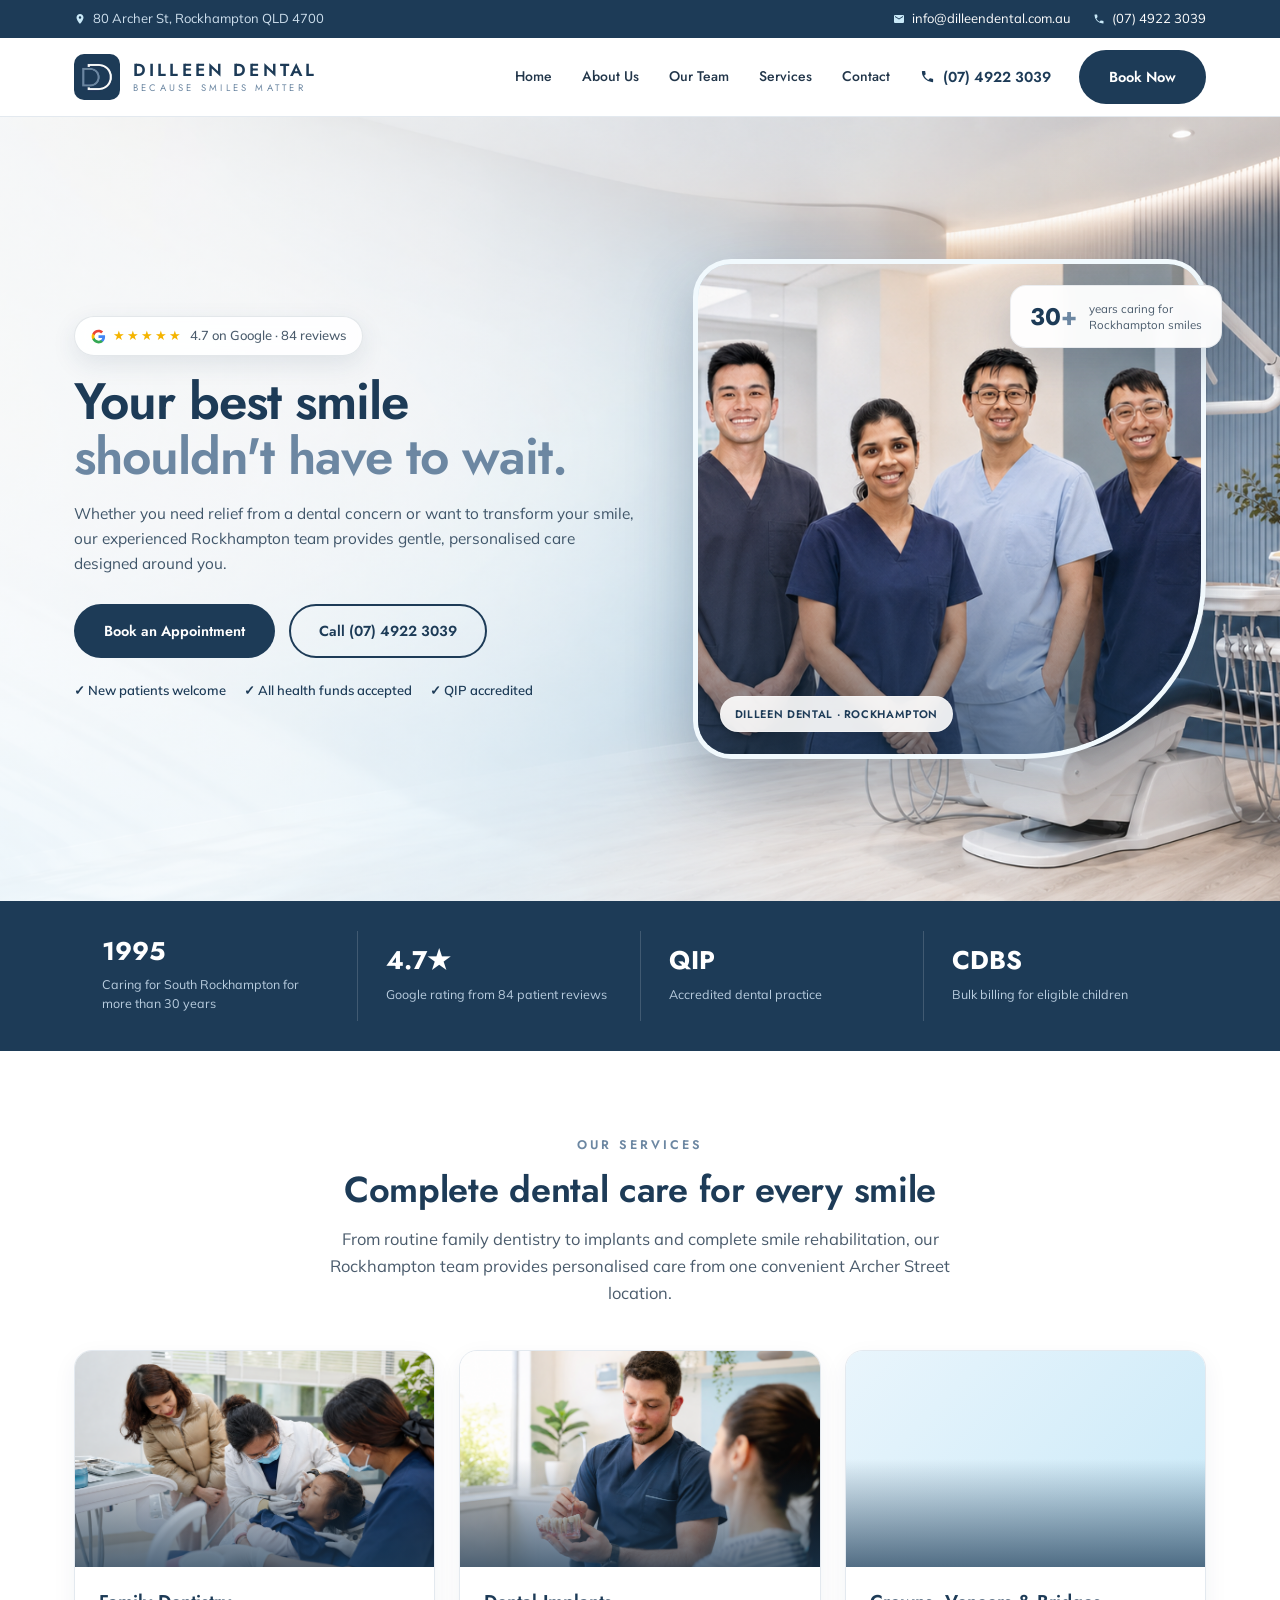
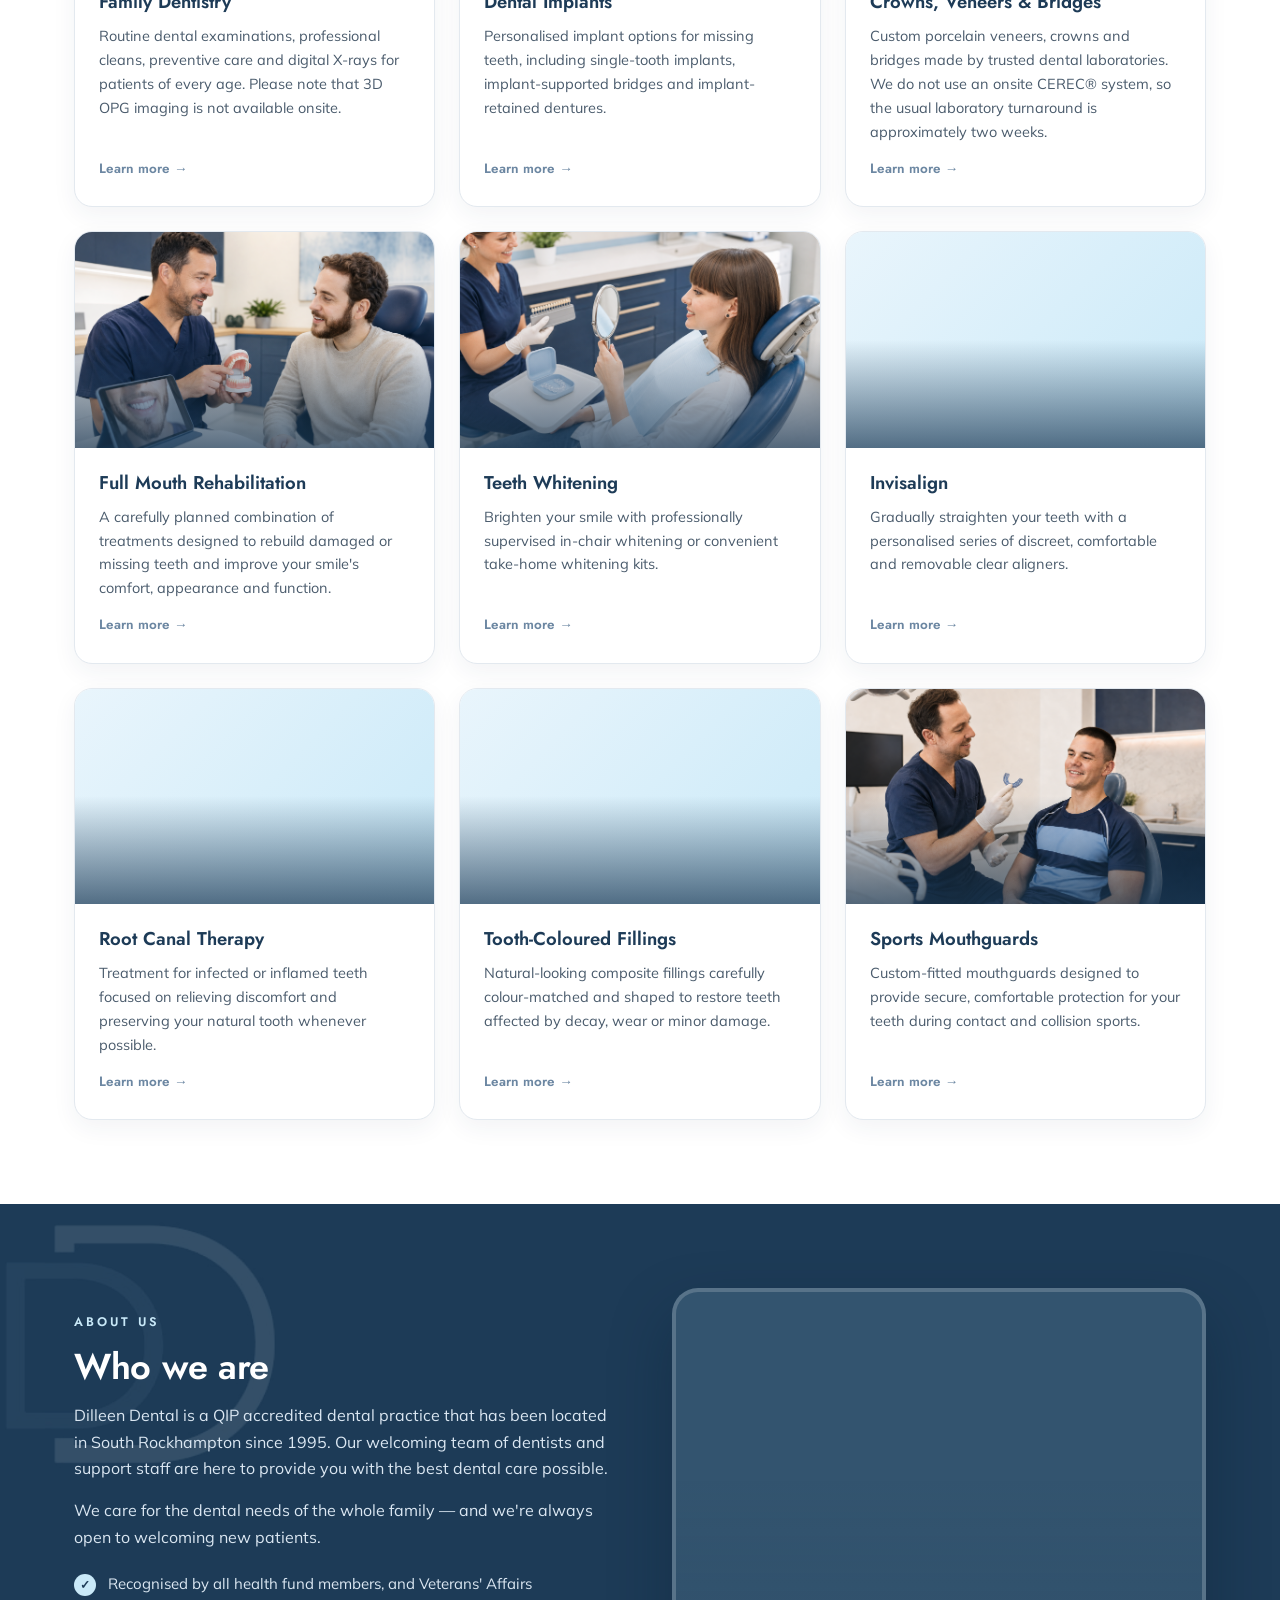
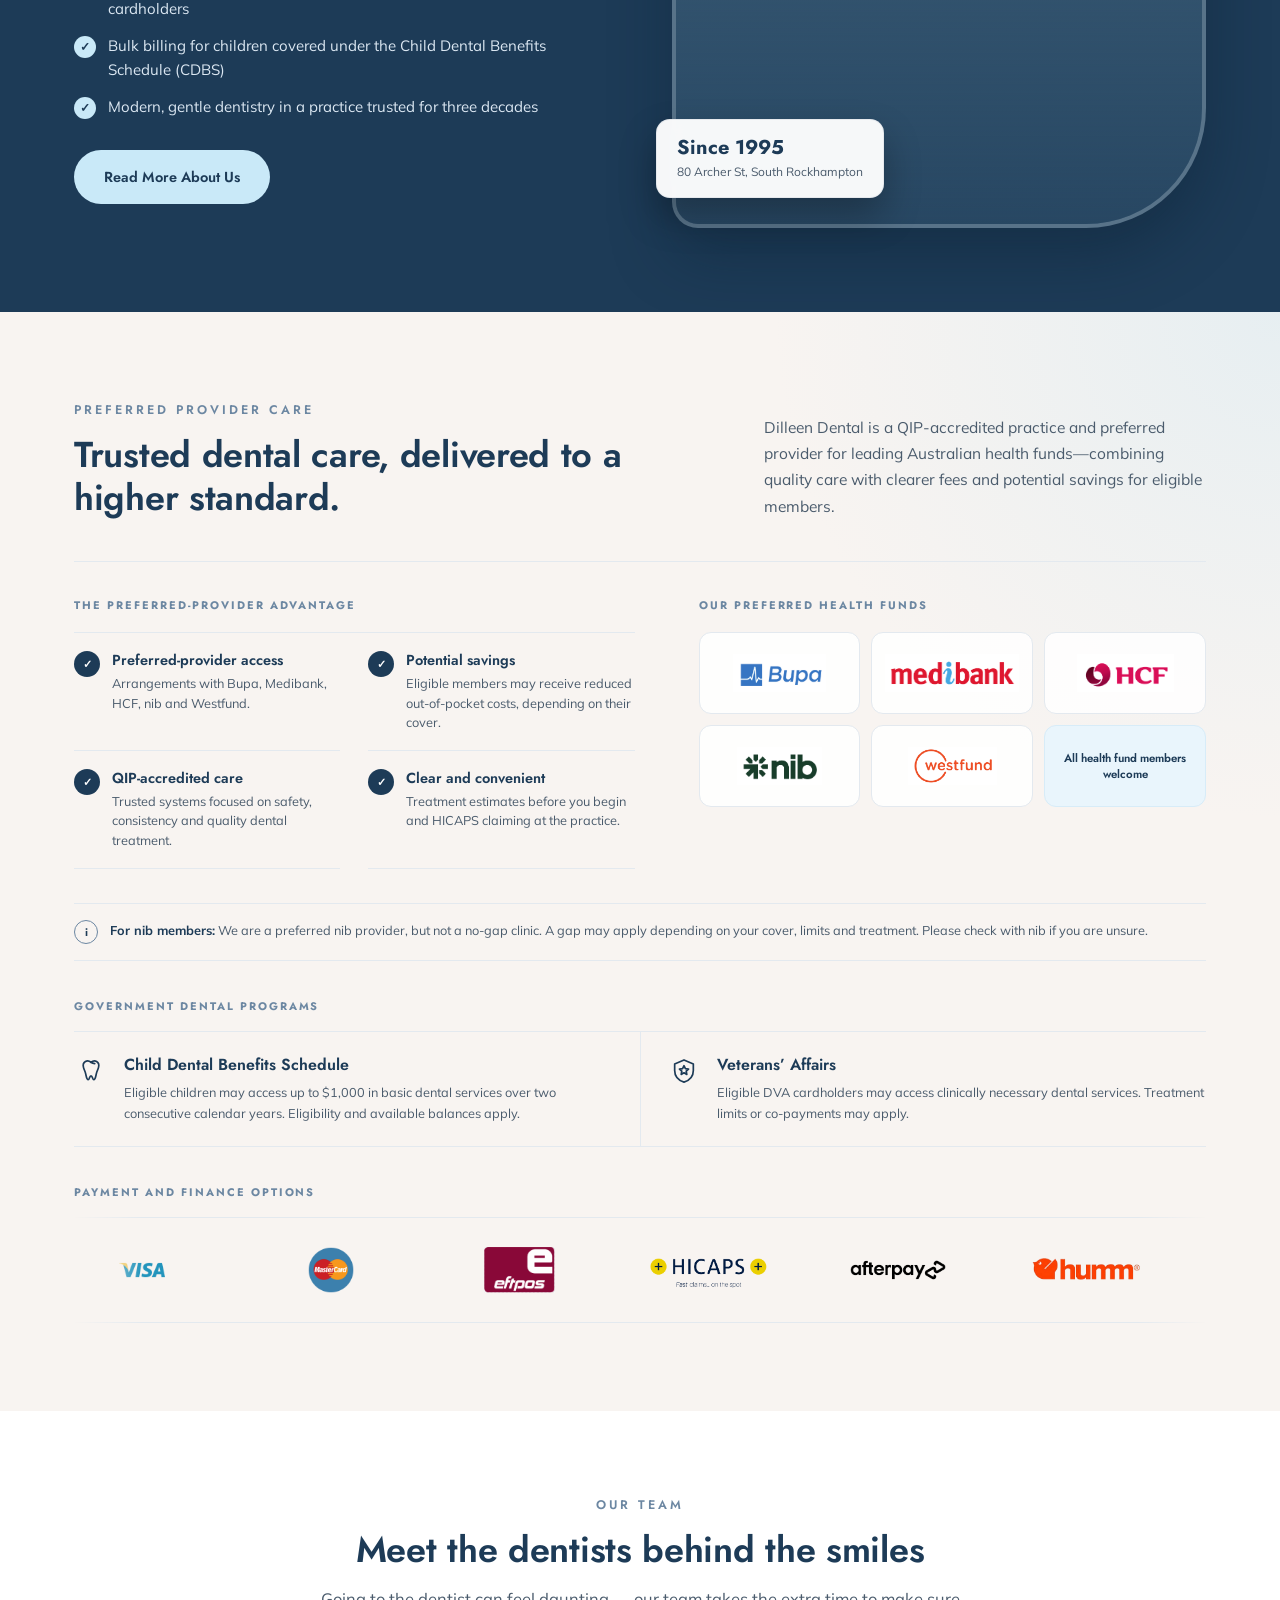
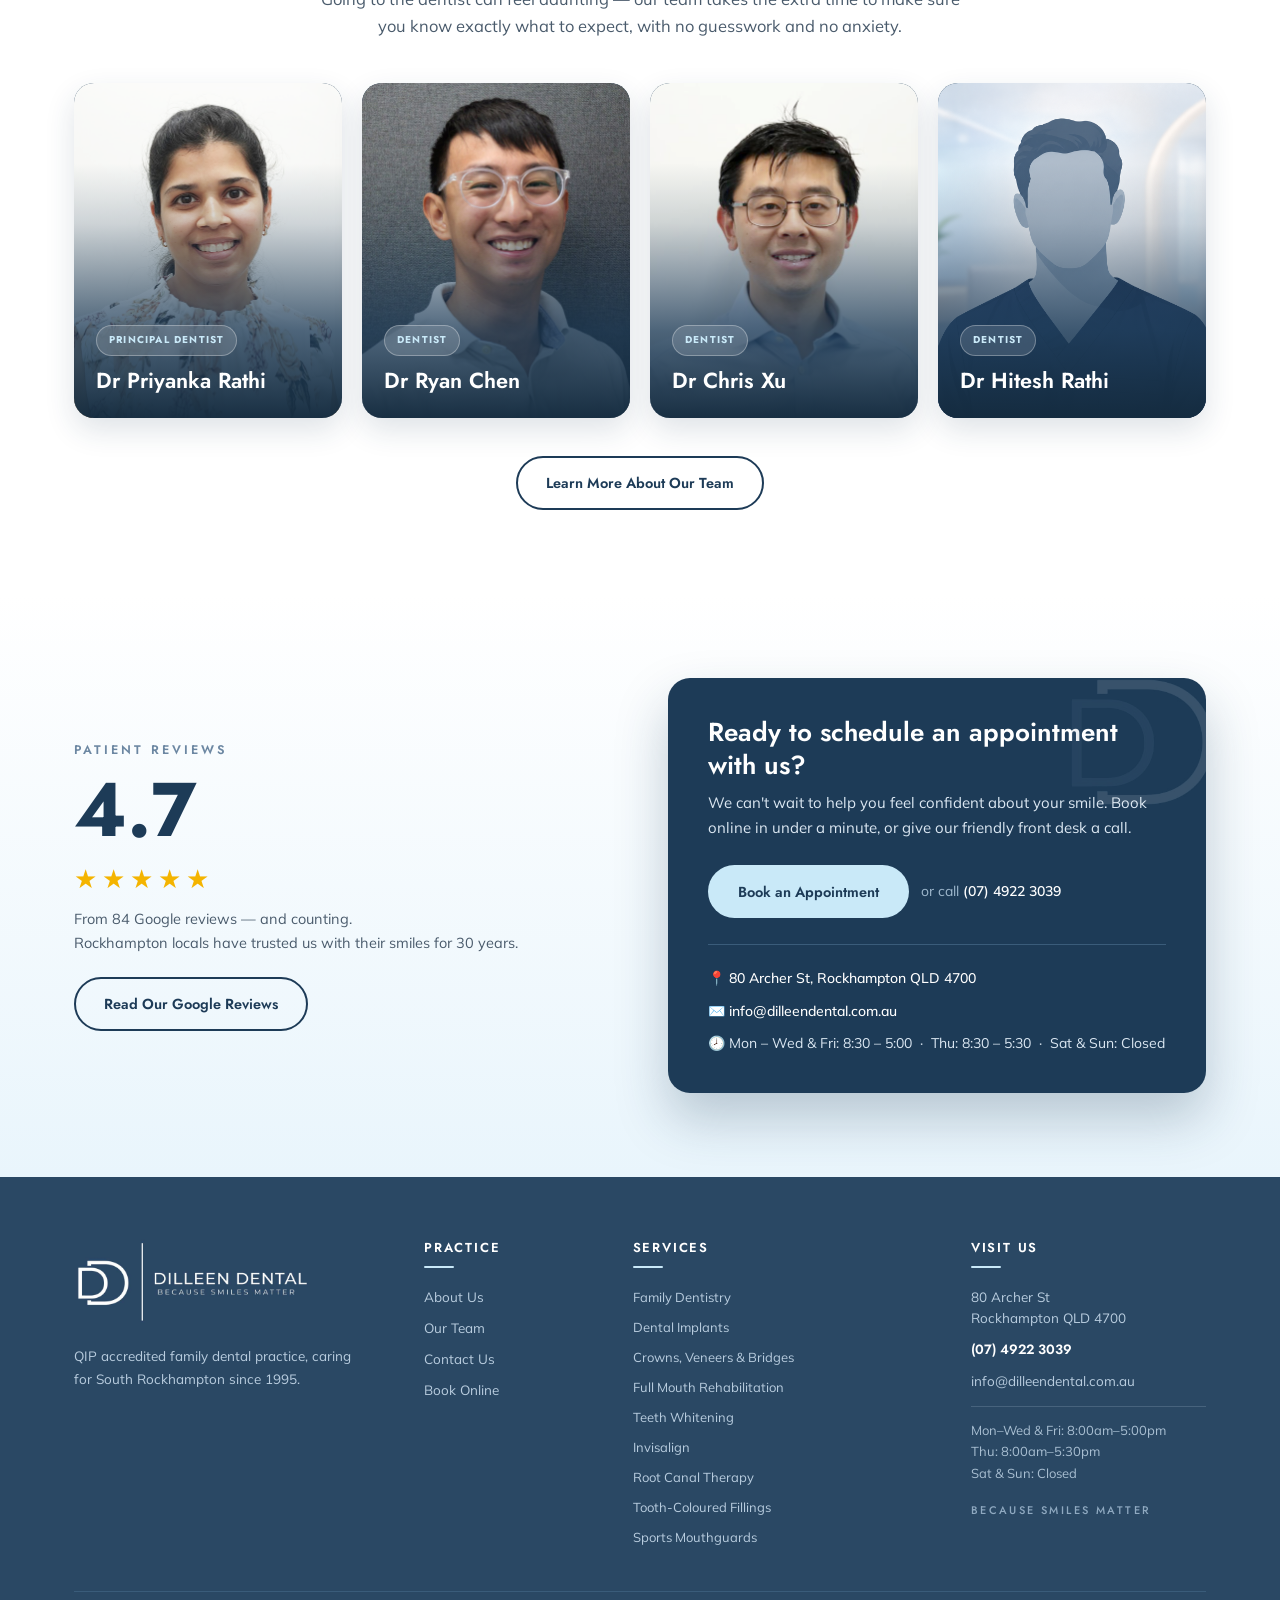
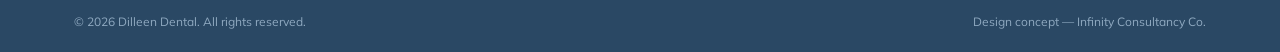
==== index.html @ f0381cbd "first commit" ====
<!doctype html>
<html lang="en">
  <head>
    <meta charset="UTF-8" />
    <meta name="viewport" content="width=device-width, initial-scale=1.0" />
    <title>Dilleen Dental — Rockhampton Dentist | Because Smiles Matter</title>
    <meta
      name="description"
      content="Dilleen Dental is a QIP accredited family dental practice caring for South Rockhampton since 1995. General, cosmetic, implant and Invisalign dentistry. Book online or call (07) 4922 3039."
    />
    <link
      rel="icon"
      href="images/blue-logo.png"
    />
    <link rel="preconnect" href="https://fonts.googleapis.com/" />
    <link
      href="https://fonts.googleapis.com/css2?family=Poppins:wght@300;400;500;600;700&amp;display=swap"
      rel="stylesheet"
    />

    <link rel="preconnect" href="https://fonts.googleapis.com" />
    <link rel="preconnect" href="https://fonts.gstatic.com" crossorigin />
    <link
      href="https://fonts.googleapis.com/css2?family=Jost:wght@400;500;600&family=Mulish:wght@400;500;600;700&display=swap"
      rel="stylesheet"
    />

    <link rel="stylesheet" href="css/base.css" />
    <link rel="stylesheet" href="css/header.css" />
    <link rel="stylesheet" href="css/hero.css" />
    <link rel="stylesheet" href="css/trust.css" />
    <link rel="stylesheet" href="css/services.css" />
    <link rel="stylesheet" href="css/about.css" />
    <link rel="stylesheet" href="css/team.css" />
    <link rel="stylesheet" href="css/funds.css" />
    <link rel="stylesheet" href="css/contact.css" />
    <link rel="stylesheet" href="css/footer.css" />
    <link rel="stylesheet" href="css/animations.css" />
  </head>
  <body>
    <div id="top" class="topbar">
      <div class="wrap">
        <span class="tb-item"
          ><svg width="12" height="12" viewBox="0 0 24 24" fill="#c9e9f8">
            <path
              d="M12 2C8.1 2 5 5.1 5 9c0 5.2 7 13 7 13s7-7.8 7-13c0-3.9-3.1-7-7-7zm0 9.5A2.5 2.5 0 1 1 12 6.5a2.5 2.5 0 0 1 0 5z"
            /></svg
          >80 Archer St, Rockhampton QLD 4700</span
        >
        <span class="topbar-contact-group">
          <a class="tb-item tb-hide" href="mailto:info@dilleendental.com.au"
            ><svg width="12" height="12" viewBox="0 0 24 24" fill="#c9e9f8">
              <path
                d="M20 4H4a2 2 0 0 0-2 2v12a2 2 0 0 0 2 2h16a2 2 0 0 0 2-2V6a2 2 0 0 0-2-2zm0 4-8 5-8-5V6l8 5 8-5v2z"
              /></svg
            >info@dilleendental.com.au</a
          >
          <a class="tb-item" href="tel:0749223039"
            ><svg width="12" height="12" viewBox="0 0 24 24" fill="#c9e9f8">
              <path
                d="M6.6 10.8a15.5 15.5 0 0 0 6.6 6.6l2.2-2.2a1 1 0 0 1 1-.25 11.4 11.4 0 0 0 3.6.57 1 1 0 0 1 1 1V20a1 1 0 0 1-1 1A17 17 0 0 1 3 4a1 1 0 0 1 1-1h3.5a1 1 0 0 1 1 1 11.4 11.4 0 0 0 .57 3.6 1 1 0 0 1-.25 1z"
              /></svg
            >(07) 4922 3039</a
          >
        </span>
      </div>
    </div>

    <header id="hdr">
      <div class="wrap nav">
        <a class="logo" href="#top">
          <img
          src="images/blue-logo.png"
            alt="Dilleen Dental monogram"
          />
          <span class="lt"
            ><b>DILLEEN DENTAL</b><span>BECAUSE SMILES MATTER</span></span
          >
        </a>
        <nav class="main" id="mainnav">
          <a href="index.html#top">Home</a>
          <a href="#about">About Us</a>
          <a href="#team">Our Team</a>
          <a href="#services">Services</a>
          <a href="contact-team.html#top">Contact</a>
        </nav>
        <a class="h-phone" href="tel:0749223039"
          ><svg width="15" height="15" viewBox="0 0 24 24" fill="#1d3b57">
            <path
              d="M6.6 10.8a15.5 15.5 0 0 0 6.6 6.6l2.2-2.2a1 1 0 0 1 1-.25 11.4 11.4 0 0 0 3.6.57 1 1 0 0 1 1 1V20a1 1 0 0 1-1 1A17 17 0 0 1 3 4a1 1 0 0 1 1-1h3.5a1 1 0 0 1 1 1 11.4 11.4 0 0 0 .57 3.6 1 1 0 0 1-.25 1z"
            /></svg
          >(07) 4922 3039</a
        >
        <a class="btn navy" href="appointment.html#top"
          >Book Now</a
        >
        <button class="burger" id="burger" aria-label="Menu">
          <span></span><span></span><span></span>
        </button>
      </div>
    </header>

    <main ">
      <!-- HERO -->
      <section class="hero">
        <!-- Background picture -->
        <div class="hero-background" aria-hidden="true"></div>
        <div class="hero-overlay" aria-hidden="true"></div>

        <div class="wrap">
          <div class="hero-content">
            <a
  class="gbadge"
                href="https://www.google.com/maps/place/Dilleen+Dental+Practice/@-23.3781564,150.5024922,1035m/data=!3m2!1e3!4b1!4m6!3m5!1s0x6bc300a442f9c9d1:0xc02b8f6ac3372586!8m2!3d-23.3781613!4d150.5050671!16s%2Fg%2F1tzlz463?entry=ttu&g_ep=EgoyMDI2MDcyMi4wIKXMDSoASAFQAw%3D%3D"
  target="_blank"
  rel="noopener noreferrer"
  aria-label="Read Dilleen Dental reviews on Google"
>
  <svg
    width="15"
    height="15"
    viewBox="0 0 24 24"
    aria-hidden="true"
  >
    <path
      fill="#4285f4"
      d="M22.56 12.25c0-.78-.07-1.53-.2-2.25H12v4.26h5.92a5.06 5.06 0 0 1-2.2 3.32v2.77h3.57c2.08-1.92 3.27-4.74 3.27-8.1z"
    />
    <path
      fill="#34a853"
      d="M12 23c2.97 0 5.46-.98 7.28-2.66l-3.57-2.77c-.98.66-2.23 1.06-3.71 1.06-2.86 0-5.29-1.93-6.16-4.53H2.18v2.84C3.99 20.53 7.7 23 12 23z"
    />
    <path
      fill="#fbbc05"
      d="M5.84 14.1c-.22-.66-.35-1.36-.35-2.1s.13-1.44.35-2.1V7.06H2.18A11 11 0 0 0 1 12c0 1.77.43 3.45 1.18 4.94l3.66-2.84z"
    />
    <path
      fill="#ea4335"
      d="M12 5.38c1.62 0 3.06.56 4.21 1.64l3.15-3.15C17.45 2.09 14.97 1 12 1 7.7 1 3.99 3.47 2.18 7.06l3.66 2.84c.87-2.6 3.3-4.52 6.16-4.52z"
    />
  </svg>

  <span class="stars" aria-hidden="true">★★★★★</span>
  <span>4.7 on Google · 84 reviews</span>
</a>

            <h1>
              Your best smile
              <em>shouldn't have to wait.</em>
            </h1>

            <p class="sub">
              Whether you need relief from a dental concern or want to transform
              your smile, our experienced Rockhampton team provides gentle,
              personalised care designed around you.
            </p>

            <div class="cta">
              <a
                class="btn navy"
                href="appointment.html#top"
              >
                Book an Appointment
              </a>

              <a class="btn ghost" href="tel:0749223039">
                Call (07) 4922 3039
              </a>
            </div>

            <div class="micro">
              <span>✓ New patients welcome</span>
              <span>✓ All health funds accepted</span>
              <span>✓ QIP accredited</span>
            </div>
          </div>

          <!-- Team and clinic picture -->
          <div class="hero-art rv">
            <div class="blob">
              <img
                class="dd"
                src="images/team-1.png"
                alt="Dilleen Dental team and clinic"
              />

              <div class="photochip">Dilleen Dental · Rockhampton</div>
            </div>

            <div class="floatcard">
              <div class="num">30<span class="num-accent">+</span></div>

              <div class="lab">
                years caring for<br />
                Rockhampton smiles
              </div>
            </div>
          </div>
        </div>
      </section>

      <!-- TRUST STRIP -->
    <div class="trust">
  <div class="wrap">
    <div class="t-item">
      <div>
        <div
          class="big"
          data-count="1995"
          data-decimals="0"
          aria-label="1995"
        >
          1995
        </div>

        <div class="lab">
          Caring for South Rockhampton for more than 30 years
        </div>
      </div>
    </div>

    <div class="t-item">
      <div>
        <div
          class="big"
          data-count="4.7"
          data-decimals="1"
          data-suffix="★"
          aria-label="4.7 star rating"
        >
          4.7★
        </div>

        <div class="lab">
          Google rating from 84 patient reviews
        </div>
      </div>
    </div>

    <div class="t-item">
      <div>
        <div
          class="big"
          data-scramble="QIP"
          aria-label="QIP accredited"
        >
          QIP
        </div>

        <div class="lab">Accredited dental practice</div>
      </div>
    </div>

    <div class="t-item">
      <div>
        <div
          class="big"
          data-scramble="CDBS"
          aria-label="Child Dental Benefits Schedule"
        >
          CDBS
        </div>

        <div class="lab">Bulk billing for eligible children</div>
      </div>
    </div>
  </div>
</div>

      <!-- SERVICES -->
      <section id="services">
        <div class="wrap">
          <div class="sechead center rv">
            <div class="kicker">Our Services</div>

            <h2 class="sec">Complete dental care for every smile</h2>

            <p class="secsub">
              From routine family dentistry to implants and complete smile
              rehabilitation, our Rockhampton team provides personalised care
              from one convenient Archer Street location.
            </p>
          </div>

          <div class="svc-grid">
            <!-- FAMILY DENTISTRY -->
            <a class="svc rv" href="services.html#family-dentistry">
              <div class="ph">
                <img
                  class="dd"
                  src="images/services/family-dentistry.png"
                  alt="Family dentistry at Dilleen Dental"
                  loading="lazy"
                  decoding="async"
                />
              </div>

              <div class="bd">
                <h3>Family Dentistry</h3>

                <p>
                  Routine dental examinations, professional cleans, preventive
                  care and digital X-rays for patients of every age. Please note
                  that 3D OPG imaging is not available onsite.
                </p>

                <span class="more">Learn more →</span>
              </div>
            </a>

            <!-- DENTAL IMPLANTS -->
            <a class="svc rv" href="services.html#dental-implants">
              <div class="ph">
                <img
                  class="dd"
                  src="images/services/dental-implants.png"
                  alt="Dental implant consultation at Dilleen Dental"
                  loading="lazy"
                  decoding="async"
                />
              </div>

              <div class="bd">
                <h3>Dental Implants</h3>

                <p>
                  Personalised implant options for missing teeth, including
                  single-tooth implants, implant-supported bridges and
                  implant-retained dentures.
                </p>

                <span class="more">Learn more →</span>
              </div>
            </a>

            <!-- CROWNS, VENEERS AND BRIDGES -->
            <a class="svc rv" href="services.html#crowns-veneers">
              <div class="ph">
                <img
                  class="dd"
                  src="images/services/crowns-veneers-bridges.png"
                  alt="Porcelain crowns, veneers and bridges"
                  loading="lazy"
                  decoding="async"
                />
              </div>

              <div class="bd">
                <h3>Crowns, Veneers &amp; Bridges</h3>

                <p>
                  Custom porcelain veneers, crowns and bridges made by trusted
                  dental laboratories. We do not use an onsite CEREC® system, so
                  the usual laboratory turnaround is approximately two weeks.
                </p>

                <span class="more">Learn more →</span>
              </div>
            </a>

            <!-- FULL MOUTH REHABILITATION -->
            <a class="svc rv" href="services.html#full-mouth-rehabilitation">
              <div class="ph">
                <img
                  class="dd"
                  src="images/services/full-mouth-rehabilitation.png"
                  alt="Full mouth rehabilitation at Dilleen Dental"
                  loading="lazy"
                  decoding="async"
                />
              </div>

              <div class="bd">
                <h3>Full Mouth Rehabilitation</h3>

                <p>
                  A carefully planned combination of treatments designed to
                  rebuild damaged or missing teeth and improve your smile's
                  comfort, appearance and function.
                </p>

                <span class="more">Learn more →</span>
              </div>
            </a>

            <!-- TEETH WHITENING -->
            <a class="svc rv" href="services.html#teeth-whitening">
              <div class="ph">
                <img
                  class="dd"
                  src="images/services/teeth-whitening.png"
                  alt="Professional teeth whitening"
                  loading="lazy"
                  decoding="async"
                />
              </div>

              <div class="bd">
                <h3>Teeth Whitening</h3>

                <p>
                  Brighten your smile with professionally supervised in-chair
                  whitening or convenient take-home whitening kits.
                </p>

                <span class="more">Learn more →</span>
              </div>
            </a>

            <!-- INVISALIGN -->
            <a class="svc rv" href="services.html#invisalign">
              <div class="ph">
                <img
                  class="dd"
                  src="images/services/invisalign.png"
                  alt="Invisalign clear aligner treatment"
                  loading="lazy"
                  decoding="async"
                />
              </div>

              <div class="bd">
                <h3>Invisalign</h3>

                <p>
                  Gradually straighten your teeth with a personalised series of
                  discreet, comfortable and removable clear aligners.
                </p>

                <span class="more">Learn more →</span>
              </div>
            </a>

            <!-- ROOT CANAL THERAPY -->
            <a class="svc rv" href="services.html#root-canal-therapy">
              <div class="ph">
                <img
                  class="dd"
                  src="images/services/root-canal-therapy.png"
                  alt="Root canal therapy at Dilleen Dental"
                  loading="lazy"
                  decoding="async"
                />
              </div>

              <div class="bd">
                <h3>Root Canal Therapy</h3>

                <p>
                  Treatment for infected or inflamed teeth focused on relieving
                  discomfort and preserving your natural tooth whenever
                  possible.
                </p>

                <span class="more">Learn more →</span>
              </div>
            </a>

            <!-- TOOTH-COLOURED FILLINGS -->
            <a class="svc rv" href="services.html#tooth-coloured-fillings">
              <div class="ph">
                <img
                  class="dd"
                  src="images/services/tooth-coloured-fillings.png"
                  alt="Natural-looking tooth-coloured filling"
                  loading="lazy"
                  decoding="async"
                />
              </div>

              <div class="bd">
                <h3>Tooth-Coloured Fillings</h3>

                <p>
                  Natural-looking composite fillings carefully colour-matched
                  and shaped to restore teeth affected by decay, wear or minor
                  damage.
                </p>

                <span class="more">Learn more →</span>
              </div>
            </a>

            <!-- SPORTS MOUTHGUARDS -->
            <a class="svc rv" href="services.html#sports-mouthguards">
              <div class="ph">
                <img
                  class="dd"
                  src="images/services/sports-mouthguards.png"
                  alt="Custom-fitted sports mouthguard"
                  loading="lazy"
                  decoding="async"
                />
              </div>

              <div class="bd">
                <h3>Sports Mouthguards</h3>

                <p>
                  Custom-fitted mouthguards designed to provide secure,
                  comfortable protection for your teeth during contact and
                  collision sports.
                </p>

                <span class="more">Learn more →</span>
              </div>
            </a>
          </div>
        </div>
      </section>

      <!-- ABOUT -->
      <section class="about" id="about">
        <img
          class="ddwm"
          src="images/white-logo.png"
          alt=""
        />
        <div class="wrap">
          <div class="rv">
            <div class="kicker">About Us</div>
            <h2 class="sec">Who we are</h2>
            <p>
              Dilleen Dental is a QIP accredited dental practice that has been
              located in South Rockhampton since 1995. Our welcoming team of
              dentists and support staff are here to provide you with the best
              dental care possible.
            </p>
            <p>
              We care for the dental needs of the whole family — and we're
              always open to welcoming new patients.
            </p>
            <ul class="pts">
              <li>
                <span class="tick">✓</span>Recognised by all health fund
                members, and Veterans' Affairs cardholders
              </li>
              <li>
                <span class="tick">✓</span>Bulk billing for children covered
                under the Child Dental Benefits Schedule (CDBS)
              </li>
              <li>
                <span class="tick">✓</span>Modern, gentle dentistry in a
                practice trusted for three decades
              </li>
            </ul>
            <a class="btn sky" href="about-us.html">Read More About Us</a>
          </div>
          <div class="ab-art rv">
            <div class="frame">
              <img
                class="about-photo"
                src="images/about-us-1.png"
                alt="Dilleen Dental team welcoming a family"
                decoding="async"
              />

              <img
                class="about-photo"
                src="images/about-us-1.png"
                alt="Friendly dental care at Dilleen Dental"
                loading="lazy"
                decoding="async"
              />

              <img
                class="about-photo"
                src="images/about-us-1.png"
                alt="Dilleen Dental clinic and team"
                loading="lazy"
                decoding="async"
              />
            </div>

            <div class="badge2">
              <div class="b">Since 1995</div>
              <div class="s">80 Archer St, South Rockhampton</div>
            </div>
          </div>
        </div>
      </section>

 <section class="funds section" id="funds">
  <div class="wrap">
    <!-- SECTION INTRODUCTION -->
    <div class="funds-heading rv">
      <div>
        <div class="kicker">Preferred Provider Care</div>

        <h2 class="sec">
          Trusted dental care, delivered to a higher standard.
        </h2>
      </div>

      <p class="secsub">
        Dilleen Dental is a QIP-accredited practice and preferred provider for
        leading Australian health funds—combining quality care with clearer
        fees and potential savings for eligible members.
      </p>
    </div>

    <!-- PREFERRED PROVIDER CONTENT -->
    <div class="provider-showcase">
      <!-- COMPACT BENEFITS -->
      <div class="provider-benefits rv">
        <div class="provider-label">The preferred-provider advantage</div>

        <div class="benefit-grid">
          <article class="benefit-item">
            <span class="benefit-check">✓</span>

            <div>
              <h3>Preferred-provider access</h3>
              <p>
                Arrangements with Bupa, Medibank, HCF, nib and Westfund.
              </p>
            </div>
          </article>

          <article class="benefit-item">
            <span class="benefit-check">✓</span>

            <div>
              <h3>Potential savings</h3>
              <p>
                Eligible members may receive reduced out-of-pocket costs,
                depending on their cover.
              </p>
            </div>
          </article>

          <article class="benefit-item">
            <span class="benefit-check">✓</span>

            <div>
              <h3>QIP-accredited care</h3>
              <p>
                Trusted systems focused on safety, consistency and quality
                dental treatment.
              </p>
            </div>
          </article>

          <article class="benefit-item">
            <span class="benefit-check">✓</span>

            <div>
              <h3>Clear and convenient</h3>
              <p>
                Treatment estimates before you begin and HICAPS claiming at the
                practice.
              </p>
            </div>
          </article>
        </div>
      </div>

      <!-- HEALTH FUND LOGOS -->
      <div class="provider-panel rv">
        <div class="provider-label">Our preferred health funds</div>

        <div class="logo-grid">
          <div class="logo-tile">
            <img
              src="images/provider/bupa.png"
              alt="Bupa preferred provider"
              loading="lazy"
            />
          </div>

          <div class="logo-tile">
            <img
              src="images/provider/medibank.png"
              alt="Medibank preferred provider"
              loading="lazy"
            />
          </div>

          <div class="logo-tile">
            <img
              src="images/provider/hcf.png"
              alt="HCF preferred provider"
              loading="lazy"
            />
          </div>

          <div class="logo-tile">
            <img
              src="images/provider/nib.png"
              alt="nib preferred provider"
              loading="lazy"
            />
          </div>

          <div class="logo-tile">
            <img
              src="images/provider/westfund.png"
              alt="Westfund preferred provider"
              loading="lazy"
            />
          </div>

          <div class="logo-tile logo-tile-all-funds">
            All health fund members welcome
          </div>
        </div>
      </div>
    </div>

    <!-- NIB NOTICE -->
    <div class="nib-note rv">
      <span class="note-mark" aria-hidden="true">i</span>

      <p>
        <b>For nib members:</b> We are a preferred nib provider, but not a
        no-gap clinic. A gap may apply depending on your cover, limits and
        treatment. Please check with nib if you are unsure.
      </p>
    </div>

    <!-- GOVERNMENT PROGRAMS -->
    <div class="payment-details rv">
      <div class="provider-label">Government dental programs</div>

      <div class="program-list">
        <!-- CDBS -->
        <article class="program-item">
          <span class="program-icon" aria-hidden="true">
            <svg viewBox="0 0 24 24">
              <path
                d="M12 4.5c-1.4-1.2-3.3-1.6-4.8-.7C5.5 4.8 5 7 5.6 9.1c.5 1.8 1.4 3.2 1.8 5.1.6 2.7.9 5.3 2.2 5.3 1.1 0 1-3.3 2.4-3.3s1.3 3.3 2.4 3.3c1.3 0 1.6-2.6 2.2-5.3.4-1.9 1.3-3.3 1.8-5.1.6-2.1.1-4.3-1.6-5.3-1.5-.9-3.4-.5-4.8.7Z"
              />
              <path d="M12 4.5c1 .8 2.1 1.1 3.2 1.1" />
            </svg>
          </span>

          <div class="program-copy">
            <h3>Child Dental Benefits Schedule</h3>
            <p>
              Eligible children may access up to $1,000 in basic dental
              services over two consecutive calendar years. Eligibility and
              available balances apply.
            </p>
          </div>
        </article>

        <!-- DVA -->
        <article class="program-item">
          <span class="program-icon" aria-hidden="true">
            <svg viewBox="0 0 24 24">
              <path
                d="M12 2.5 20 6v5.5c0 5-3.4 8.5-8 10-4.6-1.5-8-5-8-10V6l8-3.5Z"
              />
              <path
                d="m12 7.5 1.2 2.4 2.7.4-2 1.9.5 2.7-2.4-1.3-2.4 1.3.5-2.7-2-1.9 2.7-.4L12 7.5Z"
              />
            </svg>
          </span>

          <div class="program-copy">
            <h3>Veterans’ Affairs</h3>
            <p>
              Eligible DVA cardholders may access clinically necessary dental
              services. Treatment limits or co-payments may apply.
            </p>
          </div>
        </article>
      </div>
    </div>

    <!-- PAYMENT OPTIONS -->
    <div class="payment-details payment-options rv">
      <div class="provider-label">Payment and finance options</div>

      <div class="payment-logo-grid">
        <div class="payment-logo-track">
          <!-- FIRST GROUP -->
          <div class="payment-logo-group">
            <div class="payment-logo">
              <img src="images/payments/visa.png" alt="Visa accepted" />
            </div>

            <div class="payment-logo">
              <img
                src="images/payments/mastercard.png"
                alt="Mastercard accepted"
              />
            </div>

            <div class="payment-logo">
              <img
                src="images/payments/eftpos.png"
                alt="EFTPOS and debit cards accepted"
              />
            </div>

            <div class="payment-logo">
              <img
                src="images/payments/hicaps.png"
                alt="HICAPS on-the-spot claiming"
              />
            </div>

            <div class="payment-logo">
              <img
                src="images/payments/afterpay.png"
                alt="Afterpay available"
              />
            </div>

            <div class="payment-logo">
              <img
                src="images/payments/humm.png"
                alt="Humm payment plans available"
              />
            </div>

            <div class="payment-logo payment-logo--wide">
              <img
                src="images/payments/fund-my-dental.png"
                alt="Fund My Dental financing available"
              />
            </div>

            <div class="payment-logo payment-logo--wide">
              <img
                src="images/payments/super-for-health.png"
                alt="Super for Health assistance available"
              />
            </div>
          </div>

          <!-- DUPLICATE FOR SEAMLESS LOOP -->
          <div class="payment-logo-group" aria-hidden="true">
            <div class="payment-logo">
              <img src="images/payments/visa.png" alt="" />
            </div>

            <div class="payment-logo">
              <img src="images/payments/mastercard.png" alt="" />
            </div>

            <div class="payment-logo">
              <img src="images/payments/eftpos.png" alt="" />
            </div>

            <div class="payment-logo">
              <img src="images/payments/hicaps.png" alt="" />
            </div>

            <div class="payment-logo">
              <img src="images/payments/afterpay.png" alt="" />
            </div>

            <div class="payment-logo">
              <img src="images/payments/humm.png" alt="" />
            </div>

            <div class="payment-logo payment-logo--wide">
              <img src="images/payments/fund-my-dental.png" alt="" />
            </div>

            <div class="payment-logo payment-logo--wide">
              <img src="images/payments/super-for-health.png" alt="" />
            </div>
          </div>
        </div>
      </div>
    </div>
  </div>
</section>

     
   <!-- TEAM -->
<section id="team">
  <div class="wrap">
    <div class="sechead center rv">
      <div class="kicker">Our Team</div>

      <h2 class="sec">Meet the dentists behind the smiles</h2>

      <p class="secsub">
        Going to the dentist can feel daunting — our team takes the extra time
        to make sure you know exactly what to expect, with no guesswork and no
        anxiety.
      </p>
    </div>

  <div class="team-grid">
  <!-- DR PRIYANKA RATHI -->
  <a
    class="tm rv"
    href="full-team.html#dr-priyanka-rathi"
    aria-label="View Dr Priyanka Rathi’s full profile"
  >
    <img
      class="tm__image"
      src="images/dr-priyanka-2.png"
      alt="Dr Priyanka Rathi, Principal Dentist at Dilleen Dental"
      loading="lazy"
    />

    <div class="tm__overlay"></div>

    <div class="tm__content">
      <span class="tm__role">Principal Dentist</span>
      <h3>Dr Priyanka Rathi</h3>
    </div>
  </a>
  <!-- DR RYAN CHEN -->
  <a
    class="tm rv"
    href="full-team.html#dr-ryan-chen"
    aria-label="View Dr Ryan Chen’s full profile"
  >
    <img
      class="tm__image"
      src="images/dr.ryan.jpg"
      alt="Dr Ryan Chen, Dentist at Dilleen Dental"
      loading="lazy"
    />

    <div class="tm__overlay"></div>

    <div class="tm__content">
      <span class="tm__role">Dentist</span>
      <h3>Dr Ryan Chen</h3>
    </div>
  </a>

   <!-- DR CHRIS XU -->
  <a
    class="tm rv"
    href="full-team.html#dr-chris-xu"
    aria-label="View Dr Chris Xu’s full profile"
  >
    <img
      class="tm__image"
      src="images/dr-chris-2.png"
      alt="Dr Chris Xu, Dentist at Dilleen Dental"
      loading="lazy"
    />

    <div class="tm__overlay"></div>

    <div class="tm__content">
      <span class="tm__role">Dentist</span>
      <h3>Dr Chris Xu</h3>
    </div>
  </a>


  <!-- DR HITESH RATHI -->
  <a
    class="tm rv"
    href="full-team.html#dr-hitesh-rathi"
    aria-label="View Dr Hitesh Rathi’s full profile"
  >
    <img
      class="tm__image"
      src="images/dr-hetish.png"
      alt="Dr Hitesh Rathi, Dentist at Dilleen Dental"
      loading="lazy"
    />

    <div class="tm__overlay"></div>

    <div class="tm__content">
      <span class="tm__role">Dentist</span>
      <h3>Dr Hitesh Rathi</h3>
    </div>
  </a>

 
</div>
    <div class="team-actions">
      <a class="btn ghost" href="full-team.html">
        Learn More About Our Team
      </a>
    </div>
  </div>
</section>

      <!-- REVIEWS + APPOINTMENT -->
      <section class="appt" id="contact">
        <div class="wrap">
          <div class="rv">
            <div class="kicker">Patient Reviews</div>
            <div class="rating-big">4.7</div>
            <div class="rating-stars">★★★★★</div>
            <div class="rating-lab">
              From 84 Google reviews — and counting.<br />Rockhampton locals
              have trusted us with their smiles for 30 years.
            </div>
            <div class="review-actions">
              <a
                class="btn ghost"
                href="https://www.google.com/maps/place/Dilleen+Dental+Practice/@-23.3781564,150.5024922,1035m/data=!3m2!1e3!4b1!4m6!3m5!1s0x6bc300a442f9c9d1:0xc02b8f6ac3372586!8m2!3d-23.3781613!4d150.5050671!16s%2Fg%2F1tzlz463?entry=ttu&g_ep=EgoyMDI2MDcyMi4wIKXMDSoASAFQAw%3D%3D"
                >Read Our Google Reviews</a
              >
            </div>
          </div>
          <div class="appt-card rv">
            <img
              class="dd"
              src="images/white-logo.png"
              alt=""
            />
            <h3>Ready to schedule an appointment with us?</h3>
            <p>
              We can't wait to help you feel confident about your smile. Book
              online in under a minute, or give our friendly front desk a call.
            </p>
            <div class="row">
              <a
                class="btn sky"
                href="appointment.html#top"
                >Book an Appointment</a
              >
              <span class="or"
                >or call
                <a class="appt-phone" href="tel:0749223039"
                  >(07) 4922 3039</a
                ></span
              >
            </div>
            <div class="meta">
              <span
                >📍
                <a
                  href="https://www.google.com/maps/place/80+Archer+St,+Rockhampton+QLD+4700"
                  >80 Archer St, Rockhampton QLD 4700</a
                ></span
              >
              <span
                >✉️
                <a href="mailto:info@dilleendental.com.au"
                  >info@dilleendental.com.au</a
                ></span
              >
              <span
                >🕗 Mon – Wed &amp; Fri: 8:30 – 5:00 &nbsp;·&nbsp; Thu: 8:30 –
                5:30 &nbsp;·&nbsp; Sat &amp; Sun: Closed</span
              >
            </div>
          </div>
        </div>
      </section>
    </main>

    <footer>
      <div class="wrap">
        <div class="top">
          <div>
            <img
              class="lockup"
              src="images/blue-long-logo.png"
              alt="Dilleen Dental — Because Smiles Matter"
            />
            <p class="footer-intro">
              QIP accredited family dental practice, caring for South
              Rockhampton since 1995.
            </p>
          </div>
          <div>
            <h4>Practice</h4>
            <ul>
              <li>
                <a href="about-us.html#top">About Us</a>
              </li>
              <li>
                <a href="full-team.html#top">Our Team</a>
              </li>
              <li>
                <a href="contact-team.html#top"
                  >Contact Us</a
                >
              </li>
              <li>
                <a href="appointment.html#top"
                  >Book Online</a
                >
              </li>
            </ul>
          </div>
          <div>
            <h4>Services</h4>

            <ul class="footer-services">
              <li>
                <a href="services.html#family-dentistry">Family Dentistry</a>
              </li>

              <li>
                <a href="services.html#dental-implants">Dental Implants</a>
              </li>

              <li>
                <a href="services.html#crowns-veneers">
                  Crowns, Veneers &amp; Bridges
                </a>
              </li>

              <li>
                <a href="services.html#full-mouth-rehabilitation">
                  Full Mouth Rehabilitation
                </a>
              </li>

              <li>
                <a href="services.html#teeth-whitening">Teeth Whitening</a>
              </li>

              <li>
                <a href="services.html#invisalign">Invisalign</a>
              </li>

              <li>
                <a href="services.html#root-canal-therapy">
                  Root Canal Therapy
                </a>
              </li>

              <li>
                <a href="services.html#tooth-coloured-fillings">
                  Tooth-Coloured Fillings
                </a>
              </li>

              <li>
                <a href="services.html#sports-mouthguards">
                  Sports Mouthguards
                </a>
              </li>
            </ul>
          </div>
          <div>
            <h4>Visit Us</h4>
            <ul>
              <li>80 Archer St<br />Rockhampton QLD 4700</li>
              <li><a href="tel:0749223039">(07) 4922 3039</a></li>
              <li>
                <a href="mailto:info@dilleendental.com.au"
                  >info@dilleendental.com.au</a
                >
              </li>
              <li class="footer-hours">
                Mon–Wed &amp; Fri: 8:00am–5:00pm<br />
                Thu: 8:00am–5:30pm<br />
                Sat &amp; Sun: Closed
              </li>
            </ul>
            <div class="tag">Because Smiles Matter</div>
          </div>
        </div>
        <div class="base">
          <span>© 2026 Dilleen Dental. All rights reserved.</span>
          <span>Design concept — Infinity Consultancy Co.</span>
        </div>
      </div>
    </footer>

  
      <script src="js/index.js"></script>
  </body>
</html>
---- css/base.css ----
:root {
  --navy: #1d3b57;
  --navy2: #2a4864;
  --slate: #6c87a2;
  --sky: #c9e9f8;
  --sky-soft: #e9f5fc;
  --paper: #f8f4f1;
  --white: #ffffff;
  --ink: #22364a;
  --body: #4a5b6c;
  --line: #e3e9ef;
   --head: "Jost", sans-serif;
  --body-font: "Mulish", sans-serif;
  --sans: "Mulish", sans-serif, -apple-system, "Segoe UI", Roboto, Arial, sans-serif;
}

* {
  box-sizing: border-box;
  margin: 0;
  padding: 0;
}

html {
  scroll-behavior: smooth;
}

body {
  background: var(--white);
  color: var(--body);
  font-family: var(--sans);
  font-size: 16px;
  line-height: 1.65;
  -webkit-font-smoothing: antialiased;
}

img {
  display: block;
  max-width: 100%;
}

a {
  color: inherit;
  text-decoration: none;
}

h1,
h2,
h3,
h4,
.btn,
nav {
  font-family: var(--head);
}

h1,
h2,
h3,
h4 {
  color: var(--ink);
}

.wrap {
  max-width: 1180px;
  margin: 0 auto;
  padding: 0 24px;
}

.btn {
  display: inline-flex;
  align-items: center;
  justify-content: center;
  gap: 9px;
  padding: 13px 28px;
  border: 2px solid transparent;
  border-radius: 999px;
  cursor: pointer;
  font-size: 14.5px;
  font-weight: 600;
  white-space: nowrap;
  transition: all 0.2s;
}

.btn.navy {
  background: var(--navy);
  color: #fff;
}

.btn.navy:hover {
  background: #274c70;
  transform: translateY(-1px);
}

.btn.ghost {
  border-color: var(--navy);
  background: transparent;
  color: var(--navy);
}

.btn.ghost:hover {
  background: var(--navy);
  color: #fff;
}

.btn.sky {
  background: var(--sky);
  color: var(--navy);
}

.btn.sky:hover {
  background: #b7e2f6;
}

section {
  padding: 84px 0;
}

.kicker {
  margin-bottom: 12px;
  color: var(--slate);
  font-family: var(--head);
  font-size: 12.5px;
  font-weight: 600;
  letter-spacing: 0.24em;
  text-transform: uppercase;
}

h2.sec {
  margin-bottom: 14px;
  color: var(--navy);
  font-size: 36px;
  font-weight: 600;
  letter-spacing: -0.3px;
  line-height: 1.2;
}

p.secsub {
  max-width: 640px;
  font-size: 16.5px;
}

.sechead {
  margin-bottom: 44px;
}

.sechead.center {
  text-align: center;
}

.sechead.center p.secsub {
  margin: 0 auto;
}

/* ========================================
   GLOBAL INNER-PAGE HERO
   Used by About Us, Full Team and Services
======================================== */

.page-hero {
  --page-hero-navy: #2b4866;
  --page-hero-sky: #cfe7f2;
  position: relative;
  isolation: isolate;
  display: flex;
  overflow: hidden;
  align-items: center;
  min-height: calc(
    100svh - var(--topbar-height, 38px) - var(--header-height, 78px)
  );
  padding: 0;
  background: var(--page-hero-navy);
  color: #fff;
}

.page-hero__media,
.page-hero__overlay {
  position: absolute;
  inset: 0;
}

.page-hero__media {
  z-index: -3;
}

.page-hero__media img {
  width: 100%;
  height: 100%;
  max-width: none;
  object-fit: cover;
  object-position: var(--page-hero-image-position, center 44%);
}

.page-hero__overlay {
  z-index: -2;
  background: linear-gradient(
    90deg,
    rgba(21, 45, 66, 0.93) 0%,
    rgba(32, 61, 85, 0.78) 48%,
    rgba(32, 61, 85, 0.36) 100%
  );
}

.page-hero__content.wrap {
  width: min(1180px, calc(100% - 48px));
 
  color: #fff;
}

.page-hero__eyebrow {
  margin: 0 0 15px;
  color: var(--page-hero-sky);
  font-family: var(--head);
  font-size: 12px;
  font-weight: 700;
  letter-spacing: 0.24em;
  line-height: 1.4;
  text-transform: uppercase;
}

.page-hero h1 {
  max-width: 800px;
  margin: 0 0 24px;
  color: #fff;
  font-family: var(--head);
  font-size: clamp(54px, 7vw, 92px);
  font-weight: 500;
  letter-spacing: -0.045em;
  line-height: 0.98;
}

.page-hero h1 em {
  color: var(--page-hero-sky);
  font-style: normal;
}

.page-hero__description {
  max-width: 610px;
  margin: 0 0 32px;
  color: #e3edf4;
  font-size: 18px;
  line-height: 1.65;
}

.page-hero__actions {
  display: flex;
  align-items: center;
  gap: 24px;
  flex-wrap: wrap;
}

.page-hero__button {
  display: inline-flex;
  align-items: center;
  justify-content: center;
  min-height: 50px;
  padding: 13px 24px;
  border: 1px solid transparent;
  border-radius: 999px;
  background: #fff;
  color: var(--page-hero-navy);
  font-family: var(--head);
  font-size: 14px;
  font-weight: 600;
  line-height: 1;
  white-space: nowrap;
  transition:
    transform 0.2s ease,
    box-shadow 0.2s ease;
}

.page-hero__button:hover {
  box-shadow: 0 14px 30px rgba(9, 29, 47, 0.24);
  transform: translateY(-2px);
}

.page-hero__link {
  display: inline-flex;
  align-items: center;
  gap: 8px;
  color: #fff;
  font-family: var(--head);
  font-size: 14px;
  font-weight: 600;
}

.page-hero__link:hover {
  text-decoration: underline;
  text-underline-offset: 5px;
}

.page-hero__stat {
  position: absolute;
  right: max(24px, calc((100vw - 1180px) / 2));
  bottom: 48px;
  display: flex;
  max-width: 290px;
  align-items: center;
  gap: 18px;
  padding-left: 22px;
  border-left: 1px solid rgba(255, 255, 255, 0.48);
  color: #fff;
}

.page-hero__stat-number {
  flex: 0 0 auto;
  color: var(--page-hero-sky);
  font-family: var(--head);
  font-size: 52px;
  font-weight: 500;
  line-height: 1;
}

.page-hero__stat-text {
  font-size: 12px;
  line-height: 1.45;
}

@media (max-width: 820px) {
  .page-hero {
    min-height: 700px;
  }

  .page-hero__content.wrap {
    width: min(700px, calc(100% - 36px));
    padding-top: 70px;
    padding-bottom: 150px;
  }

  .page-hero__stat {
    right: auto;
    bottom: 40px;
    left: 18px;
  }
}

@media (max-width: 560px) {
  .page-hero {
    min-height: calc(
      100svh - var(--topbar-height, 38px) - var(--header-height, 66px)
    );
  }

  .page-hero h1 {
    font-size: 53px;
  }

  .page-hero__content.wrap {
    width: calc(100% - 32px);
  }

  .page-hero__description {
    font-size: 16px;
  }

  .page-hero__actions {
    align-items: stretch;
    flex-direction: column;
  }

  .page-hero__button,
  .page-hero__link {
    width: 100%;
  }

  .page-hero__link {
    justify-content: center;
    text-align: center;
  }
}

@media (prefers-reduced-motion: reduce) {
  .page-hero__button {
    transition: none;
  }
}
---- css/header.css ----
:root {
  --topbar-height: 38px;
  --header-height: 78px;
}

.topbar .wrap {
  min-height: var(--topbar-height);
}

.nav {
  min-height: var(--header-height);
}

@media (max-width: 560px) {
  :root {
    --header-height: 66px;
  }
}

.topbar {
  background: var(--navy);
  color: #cfe0ee;
  font-size: 13px;
}

.topbar .wrap {
  display: flex;
  align-items: center;
  justify-content: space-between;
  min-height: 38px;
  gap: 16px;
  flex-wrap: wrap;
}

.topbar a {
  color: #fff;
}

.topbar .tb-item {
  display: inline-flex;
  align-items: center;
  gap: 7px;
}

.topbar svg {
  flex: 0 0 auto;
}

.topbar-contact-group {
  display: flex;
  gap: 22px;
}

header {
  position: sticky;
  z-index: 100;
  top: 0;
  border-bottom: 1px solid var(--line);
  background: rgba(255, 255, 255, 0.96);
  backdrop-filter: blur(8px);
  transition: box-shadow 0.2s;
}

header.scrolled {
  box-shadow: 0 6px 24px rgba(29, 59, 87, 0.1);
}

.nav {
  display: flex;
  align-items: center;
  min-height: 78px;
  gap: 28px;
}

.logo {
  display: flex;
  align-items: center;
  gap: 13px;
  margin-right: auto;
}

.logo img {
  width: 46px;
  height: 46px;
  border-radius: 10px;
}

.logo .lt {
  line-height: 1.15;
}

.logo .lt b {
  display: block;
  color: var(--navy);
  font-family: var(--head);
  font-size: 17.5px;
  font-weight: 600;
  letter-spacing: 0.18em;
}

.logo .lt span {
  display: block;
  margin-top: 2px;
  color: var(--slate);
  font-family: var(--head);
  font-size: 9.5px;
  font-weight: 400;
  letter-spacing: 0.34em;
}

nav.main {
  display: flex;
  gap: 26px;
  color: var(--ink);
  font-size: 14px;
  font-weight: 500;
}

nav.main a {
  position: relative;
  padding: 6px 2px;
}

nav.main a::after {
  position: absolute;
  right: 100%;
  bottom: 0;
  left: 0;
  height: 2px;
  background: var(--slate);
  content: "";
  transition: right 0.22s;
}

nav.main a:hover::after {
  right: 0;
}

.h-phone {
  display: flex;
  align-items: center;
  gap: 8px;
  color: var(--navy);
  font-family: var(--head);
  font-size: 14.5px;
  font-weight: 600;
}

.burger {
  display: none;
  padding: 8px;
  border: none;
  background: none;
  cursor: pointer;
}

.burger span {
  display: block;
  width: 24px;
  height: 2.5px;
  margin: 5px 0;
  border-radius: 2px;
  background: var(--navy);
}

@media (max-width: 700px) {
  .topbar .tb-hide {
    display: none;
  }
}

@media (max-width: 560px) {
  .logo .lt span {
    display: none;
  }

  .logo .lt b {
    font-size: 14.5px;
    letter-spacing: 0.12em;
  }

  .nav {
    min-height: 66px;
    gap: 12px;
  }

  .nav .btn {
    padding: 10px 18px;
    font-size: 13px;
  }

  body.menuopen nav.main {
    top: 66px;
  }
}

@media (max-width: 1020px) {
  nav.main,
  .h-phone {
    display: none;
  }

  .burger {
    display: block;
  }

  body.menuopen nav.main {
    position: absolute;
    top: 78px;
    right: 0;
    left: 0;
    display: flex;
    flex-direction: column;
    gap: 16px;
    padding: 22px 28px;
    border-bottom: 1px solid var(--line);
    background: #fff;
    box-shadow: 0 18px 30px rgba(29, 59, 87, 0.12);
  }
}
---- css/hero.css ----
.hero {
  position: relative;
  overflow: hidden;
  height: calc(100dvh - var(--topbar-height) - var(--header-height));
  padding: 0;

  background-image: url("../images/hero-background-2.png");
  background-repeat: no-repeat;
  background-position: center 30%;
  background-size: cover;

  isolation: isolate;
}

.hero-overlay {
  position: absolute;
  z-index: 1;
  inset: 0;
  pointer-events: none;

  background: linear-gradient(
    90deg,
    rgba(248, 252, 255, 0.68) 0%,
    rgba(248, 252, 255, 0.52) 35%,
    rgba(248, 252, 255, 0.18) 62%,
    rgba(248, 252, 255, 0.04) 100%
  );
}

.hero .wrap {
  position: relative;
  z-index: 2;
  display: grid;
  grid-template-columns: 1.05fr 0.95fr;
  align-items: center;
  width: 100%;
  height: 100%;
  gap: clamp(30px, 4vw, 60px);
  padding-top: clamp(24px, 4vh, 56px);
  padding-bottom: clamp(24px, 4vh, 56px);
}

.hero-content {
  max-width: 590px;
}

.gbadge {
  display: inline-flex;
  align-items: center;
  gap: 9px;
  padding: 8px 16px;
  border: 1px solid rgba(29, 59, 87, 0.12);
  border-radius: 999px;
  background: rgba(255, 255, 255, 0.9);
  box-shadow: 0 8px 24px rgba(29, 59, 87, 0.1);
  color: var(--ink);
  backdrop-filter: blur(8px);
  font-size: 13px;
  font-weight: 500;
}

.gbadge .stars {
  color: #f4b400;
  font-size: 13px;
  letter-spacing: 2px;
}

.hero h1 {
  margin: clamp(14px, 2vh, 22px) 0 clamp(12px, 1.8vh, 18px);
  color: var(--navy);
  font-size: clamp(38px, 4vw, 58px);
  font-weight: 600;
  letter-spacing: -1px;
  line-height: 1.08;
}

.hero h1 em {
  display: block;
  color: var(--slate);
  font-style: normal;
}

.hero p.sub {
  max-width: 560px;
  color: #40566a;
  font-size: clamp(15px, 1.2vw, 17.5px);
  line-height: 1.65;
}

.hero .cta {
  display: flex;
  align-items: center;
  gap: 14px;
  margin-top: clamp(18px, 3vh, 30px);
  flex-wrap: wrap;
}

.hero .micro {
  display: flex;
  gap: 18px;
  margin-top: clamp(16px, 2.5vh, 26px);
  color: var(--navy);
  font-size: 13px;
  font-weight: 600;
  flex-wrap: wrap;
}

.hero .micro span {
  display: inline-flex;
  align-items: center;
  gap: 7px;
}

.gbadge {
  display: inline-flex;
  align-items: center;
  gap: 7px;
  color: inherit;
  text-decoration: none;
  cursor: pointer;
  transition:
    opacity 0.2s ease,
    transform 0.2s ease;
}

.gbadge:hover {
  opacity: 0.85;
  transform: translateY(-1px);
}

.gbadge:focus-visible {
  outline: 3px solid var(--sky, #cfe7f2);
  outline-offset: 4px;
  border-radius: 6px;
}

/* Right-side image */
.hero-art {
  position: relative;
  width: 100%;
  height: min(58vh, 500px);
  min-height: 330px;
}

.blob {
  position: absolute;
  inset: 0;
  overflow: hidden;
  border: 5px solid rgba(255, 255, 255, 0.75);
  border-radius: 38px 38px 180px 38px;
  background: var(--sky);
  box-shadow: 0 30px 65px rgba(29, 59, 87, 0.28);
}

.blob::after {
  position: absolute;
  inset: 0;
  background: linear-gradient(to top, rgba(29, 59, 87, 0.55), transparent 48%);
  content: "";
  pointer-events: none;
}

.blob .dd {
  width: 100%;
  height: 100%;
  object-fit: cover;
  object-position: center;
  transition: transform 0.5s ease;
}

.hero-art:hover .blob .dd {
  transform: scale(1.035);
}

.photochip {
  position: absolute;
  z-index: 2;
  bottom: 22px;
  left: 22px;
  padding: 8px 14px;
  border: 1px solid rgba(255, 255, 255, 0.35);
  border-radius: 999px;
  background: rgba(255, 255, 255, 0.9);
  color: var(--navy);
  backdrop-filter: blur(8px);
  font-family: var(--head);
  font-size: 11px;
  font-weight: 600;
  letter-spacing: 0.06em;
  text-transform: uppercase;
}

.floatcard {
  position: absolute;
  z-index: 3;
  top: 26px;
  right: -16px;
  display: flex;
  align-items: center;
  gap: 12px;
  padding: 15px 19px;
  border: 1px solid rgba(29, 59, 87, 0.08);
  border-radius: 16px;
  background: rgba(255, 255, 255, 0.95);
  box-shadow: 0 18px 38px rgba(29, 59, 87, 0.2);
  backdrop-filter: blur(8px);
}

.floatcard .num {
  color: var(--navy);
  font-family: var(--head);
  font-size: 24px;
  font-weight: 700;
  line-height: 1;
}

.floatcard .num-accent {
  color: var(--slate);
}

.floatcard .lab {
  color: var(--body);
  font-size: 11.5px;
  line-height: 1.35;
}

/* Tablet */
@media (max-width: 920px) {
  .hero .wrap {
    grid-template-columns: 1fr 0.9fr;
    gap: 30px;
  }

  .hero h1 {
    font-size: clamp(36px, 5vw, 44px);
  }

  .hero-art {
    height: min(52vh, 430px);
    min-height: 300px;
  }

  .floatcard {
    right: 12px;
  }
}

/* Mobile */
@media (max-width: 700px) {
  .hero {
    height: calc(100vh - var(--topbar-height) - var(--header-height));

    height: calc(100dvh - var(--topbar-height) - var(--header-height));
  }

  .hero-overlay {
    background: rgba(240, 249, 253, 0.88);
  }

  .hero .wrap {
    grid-template-columns: 1fr;
    grid-template-rows: auto minmax(170px, 1fr);
    align-content: center;
    gap: 18px;
    padding-top: 20px;
    padding-bottom: 20px;
  }

  .gbadge {
    padding: 6px 11px;
    font-size: 11px;
  }

  .hero h1 {
    margin: 12px 0 10px;
    font-size: clamp(30px, 8vw, 38px);
  }

  .hero p.sub {
    font-size: 14px;
    line-height: 1.5;
  }

  .hero .cta {
    gap: 9px;
    margin-top: 15px;
  }

  .hero .cta .btn {
    padding: 10px 16px;
    font-size: 12px;
  }

  .hero .micro {
    gap: 7px 14px;
    margin-top: 12px;
    font-size: 11px;
  }

  .hero-art {
    width: min(100%, 500px);
    height: 100%;
    min-height: 170px;
    margin: 0 auto;
  }

  .blob {
    border-width: 3px;
    border-radius: 22px 22px 80px 22px;
  }

  .photochip {
    right: 14px;
    bottom: 13px;
    left: 14px;
    padding: 6px 10px;
    font-size: 9px;
    text-align: center;
  }

  .floatcard {
    top: 12px;
    right: 10px;
    padding: 9px 12px;
  }

  .floatcard .num {
    font-size: 19px;
  }

  .floatcard .lab {
    font-size: 9.5px;
  }
}
---- css/trust.css ----
/* ========================================
   RESPONSIVE TRUST SECTION
======================================== */

.trust {
  overflow: hidden;
  width: 100%;
  background: var(--navy);
  color: #fff;
}

.trust .wrap {
  display: grid;
  grid-template-columns: repeat(4, minmax(0, 1fr));
  gap: 0;
  padding-top: 30px;
  padding-bottom: 30px;
}

.t-item {
  position: relative;
  display: flex;
  min-width: 0;
  min-height: 90px;
  align-items: center;
  padding: 8px 28px;
  box-sizing: border-box;
}

.t-item > div {
  width: 100%;
  min-width: 0;
}

.t-item + .t-item {
  border-left: 1px solid rgba(255, 255, 255, 0.16);
}

.t-item .big {
  display: inline-block;
  color: #fff;
  font-family: var(--head);
  font-size: clamp(24px, 2vw, 29px);
  font-weight: 700;
  line-height: 1;
  transition:
    color 0.25s ease,
    transform 0.25s ease,
    text-shadow 0.25s ease;
}

.t-item .big.is-animating {
  color: var(--sky);
  text-shadow: 0 0 18px rgba(207, 231, 242, 0.35);
  transform: translateY(-2px);
}

.t-item .lab {
  max-width: 230px;
  margin-top: 8px;
  color: #b9cddf;
  font-size: 12.5px;
  line-height: 1.5;
  overflow-wrap: break-word;
  opacity: 0;
  transform: translateY(8px);
  transition:
    opacity 0.55s ease,
    transform 0.55s ease;
}

.t-item .lab.is-visible {
  opacity: 1;
  transform: translateY(0);
}

/* Tablet: 2 columns and 2 rows */

@media (max-width: 920px) {
  .trust .wrap {
    grid-template-columns: repeat(2, minmax(0, 1fr));
    padding-top: 20px;
    padding-bottom: 20px;
  }

  .t-item {
    min-height: 110px;
    padding: 22px 28px;
  }

  .t-item + .t-item {
    border-left: 0;
  }

  .t-item:nth-child(even) {
    border-left: 1px solid rgba(255, 255, 255, 0.16);
  }

  .t-item:nth-child(n + 3) {
    border-top: 1px solid rgba(255, 255, 255, 0.16);
  }

  .t-item .lab {
    max-width: 260px;
  }
}

/* Mobile: 1 column */

@media (max-width: 560px) {
  .trust .wrap {
    grid-template-columns: 1fr;
    padding-top: 12px;
    padding-bottom: 12px;
  }

  .t-item {
    min-height: 0;
    padding: 20px 4px;
  }

  .t-item:nth-child(even) {
    border-left: 0;
  }

  .t-item:nth-child(n + 3) {
    border-top: 0;
  }

  .t-item + .t-item {
    border-top: 1px solid rgba(255, 255, 255, 0.16);
  }

  .t-item .big {
    font-size: 25px;
  }

  .t-item .lab {
    max-width: 100%;
    font-size: 12.5px;
  }
}

@media (prefers-reduced-motion: reduce) {
  .t-item .big,
  .t-item .lab {
    transition: none;
  }

  .t-item .lab {
    opacity: 1;
    transform: none;
  }
}
---- css/services.css ----
.svc-grid {
  display: grid;
  grid-template-columns: repeat(3, minmax(0, 1fr));
  gap: 24px;
}

.svc {
  position: relative;
  display: flex;
  overflow: hidden;
  flex-direction: column;
  height: 100%;
  border: 1px solid var(--line);
  border-radius: 18px;
  background: #fff;
  box-shadow: 0 8px 24px rgba(29, 59, 87, 0.06);
  transition:
    transform 0.25s ease,
    box-shadow 0.25s ease,
    border-color 0.25s ease;
}

.svc:hover {
  border-color: rgba(108, 135, 162, 0.35);
  box-shadow: 0 22px 44px rgba(29, 59, 87, 0.14);
  transform: translateY(-6px);
}

.svc .ph {
  position: relative;
  overflow: hidden;
  width: 100%;
  aspect-ratio: 5 / 3;
  background: linear-gradient(
    135deg,
    var(--sky-soft),
    var(--sky)
  );
}

/* Dark gradient behind the category badge */
.svc .ph::after {
  position: absolute;
  right: 0;
  bottom: 0;
  left: 0;
  z-index: 1;
  height: 50%;
  background: linear-gradient(
    to top,
    rgba(29, 59, 87, 0.72),
    transparent
  );
  content: "";
  pointer-events: none;
}

/* Full service image */
.svc .ph .dd {
  width: 100%;
  height: 100%;
  opacity: 1;
  object-fit: cover;
  object-position: center;
  transition: transform 0.45s ease;
}

.svc:hover .ph .dd {
  transform: scale(1.055);
}

/* Service category badge */
.svc .ph .chip {
  position: absolute;
  z-index: 2;
  bottom: 15px;
  left: 16px;
  max-width: calc(100% - 32px);
  padding: 6px 12px;
  overflow: hidden;
  border: 1px solid rgba(255, 255, 255, 0.3);
  border-radius: 999px;
  background: rgba(29, 59, 87, 0.88);
  color: #fff;
  backdrop-filter: blur(6px);
  font-family: var(--head);
  font-size: 10.5px;
  font-weight: 600;
  letter-spacing: 0.08em;
  text-overflow: ellipsis;
  text-transform: uppercase;
  white-space: nowrap;
}

/* Card content */
.svc .bd {
  display: flex;
  flex: 1;
  flex-direction: column;
  gap: 10px;
  padding: 23px 24px 26px;
}

.svc h3 {
  margin: 0;
  color: var(--navy);
  font-size: 18.5px;
  font-weight: 600;
  line-height: 1.3;
}

.svc p {
  flex: 1;
  margin: 0;
  color: var(--body);
  font-size: 14.5px;
  line-height: 1.65;
}

.svc .more {
  display: inline-flex;
  align-items: center;
  align-self: flex-start;
  gap: 7px;
  margin-top: 4px;
  color: var(--slate);
  font-family: var(--head);
  font-size: 13.5px;
  font-weight: 600;
  transition:
    gap 0.2s ease,
    color 0.2s ease;
}

.svc:hover .more {
  gap: 12px;
  color: var(--navy);
}

.svc:focus-visible {
  outline: 3px solid var(--sky);
  outline-offset: 4px;
}

/* Tablet */
@media (max-width: 920px) {
  .svc-grid {
    grid-template-columns: repeat(2, minmax(0, 1fr));
  }

  .svc .ph {
    aspect-ratio: 4 / 3;
  }
}

/* Mobile */
@media (max-width: 620px) {
  .svc-grid {
    grid-template-columns: 1fr;
    gap: 20px;
  }

  .svc .ph {
    aspect-ratio: 16 / 11;
  }

  .svc .bd {
    padding: 20px 20px 23px;
  }
}
---- css/about.css ----
.about {
  position: relative;
  overflow: hidden;
  background: var(--navy);
  color: #dbe7f2;
}

.about .ddwm {
  position: absolute;
  top: -70px;
  left: -70px;
  width: 420px;
  opacity: 0.1;
}

.about .wrap {
  position: relative;
  display: grid;
  grid-template-columns: 1fr 1fr;
  align-items: center;
  gap: 64px;
}

.about .kicker {
  color: var(--sky);
}

.about h2.sec {
  color: #fff;
}

.about p {
  margin-bottom: 16px;
  font-size: 16px;
}

.about .pts {
  display: grid;
  gap: 12px;
  margin: 22px 0 30px;
  list-style: none;
}

.about .pts li {
  display: flex;
  align-items: flex-start;
  gap: 12px;
  font-size: 15px;
}

.about .pts .tick {
  display: flex;
  flex: 0 0 22px;
  align-items: center;
  justify-content: center;
  height: 22px;
  margin-top: 2px;
  border-radius: 50%;
  background: var(--sky);
  color: var(--navy);
  font-size: 12px;
  font-weight: 700;
}

/* ABOUT US IMAGE */

.ab-art {
  position: relative;
  width: 100%;
  min-height: 540px;
}

.ab-art .frame {
  position: absolute;
  overflow: hidden;
  inset: 0;
  border: 4px solid rgba(255, 255, 255, 0.18);
  border-radius: 26px 26px 120px 26px;
  background: #33546f;
  box-shadow: 0 28px 60px rgba(10, 28, 45, 0.35);
}

/* Subtle gradient at the bottom of the image */
.ab-art .frame::after {
  position: absolute;
  z-index: 1;
  inset: 0;
  background: linear-gradient(
    to top,
    rgba(29, 59, 87, 0.48) 0%,
    rgba(29, 59, 87, 0.08) 42%,
    transparent 65%
  );
  content: "";
  pointer-events: none;
}

/* ========================================
   ABOUT US IMAGE SLIDER
======================================== */

.ab-art {
  position: relative;
  width: 100%;
  min-height: 540px;
}

.ab-art .frame {
  position: absolute;
  overflow: hidden;
  inset: 0;
  border: 4px solid rgba(255, 255, 255, 0.18);
  border-radius: 26px 26px 120px 26px;
  background: #33546f;
  box-shadow: 0 28px 60px rgba(10, 28, 45, 0.35);
}

/* Bottom gradient */

.ab-art .frame::after {
  position: absolute;
  z-index: 2;
  inset: 0;
  background: linear-gradient(
    to top,
    rgba(29, 59, 87, 0.5) 0%,
    rgba(29, 59, 87, 0.08) 42%,
    transparent 65%
  );
  content: "";
  pointer-events: none;
}

/* All three images */

.ab-art .about-photo {
  position: absolute;
  inset: 0;
  display: block;
  width: 100%;
  height: 100%;
  opacity: 0;
  object-fit: cover;
  object-position: center 35%;
  animation: about-photo-fade 15s ease-in-out infinite;
  transition: transform 0.8s ease;
  will-change: opacity, transform;
}


.ab-art .about-photo:nth-child(1) {
  z-index: 1;
  object-position: center 35%;
  animation-delay: 0s;
}

.ab-art .about-photo:nth-child(2) {
  z-index: 1;
  object-position: center 40%;
  animation-delay: -10s;
}

.ab-art .about-photo:nth-child(3) {
  z-index: 1;
  object-position: center 35%;
  animation-delay: -5s;
}

/* Smooth crossfade */

.ab-art .about-photo {
  animation: about-photo-fade 15s linear infinite;
}

/* Slower two-second crossfade */

@keyframes about-photo-fade {
  0%,
  20% {
    opacity: 1;
  }

  33.333%,
  86.667% {
    opacity: 0;
  }

  100% {
    opacity: 1;
  }
}

/* Subtle zoom when hovering */

.ab-art:hover .about-photo {
  transform: scale(1.035);
}

/* Since 1995 badge */

.ab-art .badge2 {
  position: absolute;
  z-index: 4;
  bottom: 30px;
  left: -16px;
  min-width: 210px;
  padding: 16px 20px;
  border: 1px solid rgba(43, 72, 102, 0.08);
  border-radius: 14px;
  background: rgba(255, 255, 255, 0.96);
  box-shadow: 0 18px 36px rgba(0, 0, 0, 0.28);
  color: var(--navy);
  backdrop-filter: blur(8px);
}

.ab-art .badge2 .b {
  font-family: var(--head);
  font-size: 20px;
  font-weight: 700;
  line-height: 1.2;
}

.ab-art .badge2 .s {
  margin-top: 4px;
  color: var(--body);
  font-size: 12px;
  line-height: 1.4;
}

/* Tablet */

@media (max-width: 920px) {
  .about .wrap {
    grid-template-columns: 1fr;
  }

  .ab-art {
    width: 100%;
    max-width: 680px;
    min-height: 560px;
    margin: 20px auto 0;
  }
}

/* Mobile */

@media (max-width: 620px) {
  .about .wrap {
    gap: 42px;
  }

  .ab-art {
    min-height: 430px;
  }

  .ab-art .frame {
    border-width: 3px;
    border-radius: 22px 22px 75px 22px;
  }

  .ab-art .badge2 {
    right: 14px;
    bottom: 16px;
    left: 14px;
    min-width: 0;
    padding: 14px 17px;
  }

  .ab-art .badge2 .b {
    font-size: 18px;
  }
}

/* Accessibility */

@media (prefers-reduced-motion: reduce) {
  .ab-art .about-photo {
    opacity: 0;
    animation: none;
    transition: none;
  }

  .ab-art .about-photo:first-child {
    opacity: 1;
  }
}
---- css/team.css ----
/* ========================================
   TEAM SECTION
======================================== */

.team-grid {
  display: grid;
  grid-template-columns: repeat(4, minmax(0, 1fr));
  gap: 20px;
}

.tm {
  position: relative;
  isolation: isolate;
  overflow: hidden;
  min-width: 0;
  aspect-ratio: 4 / 5;
  border-radius: 20px;
  background: var(--navy);
  box-shadow: 0 12px 30px rgba(29, 59, 87, 0.14);
  transition:
    box-shadow 0.4s ease,
    transform 0.4s ease;
}

.tm:hover {
  box-shadow: 0 26px 52px rgba(29, 59, 87, 0.25);
  transform: translateY(-8px);
}

/* Full-card image */

.tm__image {
  position: absolute;
  z-index: -2;
  inset: 0;
  display: block;
  width: 100%;
  height: 100%;
  object-fit: cover;
  object-position: center 18%;
  transition:
    filter 0.6s ease,
    transform 0.8s ease;
}

.tm:hover .tm__image {
  filter: brightness(0.92);
  transform: scale(1.055);
}

/* Individual image positioning */

.tm:nth-child(1) .tm__image {
  object-position: center 20%;
}

.tm:nth-child(2) .tm__image {
  object-position: center 16%;
}

.tm:nth-child(3) .tm__image {
  object-position: center 18%;
}

.tm:nth-child(4) .tm__image {
  object-position: center 18%;
}

/* Image gradient */

.tm__overlay {
  position: absolute;
  z-index: -1;
  inset: 0;
  background: linear-gradient(
    to top,
    rgba(20, 43, 63, 0.98) 0%,
    rgba(29, 59, 87, 0.78) 26%,
    rgba(29, 59, 87, 0.18) 58%,
    transparent 76%
  );
  transition: background 0.45s ease;
}

.tm:hover .tm__overlay {
  background: linear-gradient(
    to top,
    rgba(20, 43, 63, 1) 0%,
    rgba(29, 59, 87, 0.84) 30%,
    rgba(29, 59, 87, 0.24) 64%,
    transparent 80%
  );
}

/* Name and role inside the image */

.tm__content {
  position: absolute;
  z-index: 2;
  right: 0;
  bottom: 0;
  left: 0;
  padding: 28px 22px;
  color: #fff;
  transform: translateY(4px);
  transition: transform 0.4s ease;
}

.tm:hover .tm__content {
  transform: translateY(0);
}

.tm__role {
  display: inline-flex;
  margin-bottom: 11px;
  padding: 6px 12px;
  border: 1px solid rgba(255, 255, 255, 0.3);
  border-radius: 999px;
  background: rgba(255, 255, 255, 0.14);
  color: var(--sky);
  backdrop-filter: blur(8px);
  font-family: var(--head);
  font-size: 10px;
  font-weight: 700;
  letter-spacing: 0.12em;
  text-transform: uppercase;
}

.tm h3 {
  margin: 0;
  color: #fff;
  font-family: var(--head);
  font-size: clamp(19px, 1.7vw, 25px);
  font-weight: 600;
  line-height: 1.25;
}

.team-actions {
  margin-top: 38px;
  text-align: center;
}

.tm {
  display: block;
  color: inherit;
  text-decoration: none;
  cursor: pointer;
}

.tm:focus-visible {
  outline: 3px solid var(--sky);
  outline-offset: 5px;
}

/* Tablet: two cards on top and two below */

@media (max-width: 920px) {
  .team-grid {
    grid-template-columns: repeat(2, minmax(0, 1fr));
  }

  .tm {
    width: 100%;
    aspect-ratio: 4 / 5;
    grid-column: auto;
    justify-self: stretch;
  }
}

/* Mobile: one card per row */

@media (max-width: 620px) {
  .team-grid {
    grid-template-columns: 1fr;
    gap: 18px;
  }

  .tm {
    width: 100%;
    max-width: 440px;
    aspect-ratio: 4 / 5;
    grid-column: auto;
    justify-self: center;
  }

  .tm__content {
    padding: 25px 22px;
  }

  .tm h3 {
    font-size: 23px;
  }

  .team-actions .btn {
    width: 100%;
  }
}

@media (prefers-reduced-motion: reduce) {
  .tm,
  .tm__image,
  .tm__content {
    transition: none;
  }
}
---- css/funds.css ----
/* ========================================
   PAYMENTS AND HEALTH FUNDS
======================================== */

.funds {
  position: relative;
  overflow: hidden;
  background:
    radial-gradient(
      circle at 100% 0%,
      rgba(207, 231, 242, 0.42),
      transparent 30%
    ),
    var(--paper);
}

.funds.section {
  padding-top: clamp(64px, 7vw, 88px);
  padding-bottom: clamp(64px, 7vw, 88px);
}

/* ========================================
   HEADING
======================================== */

.funds-heading {
  display: grid;
  grid-template-columns: minmax(0, 1fr) minmax(320px, 0.72fr);
  align-items: end;
  gap: clamp(36px, 6vw, 76px);
  margin-bottom: 42px;
}

.funds-heading h2 {
  max-width: 650px;
  margin-bottom: 0;
}

.funds-heading .secsub {
  max-width: 520px;
  margin: 0;
  color: var(--body);
  font-size: 15.5px;
  line-height: 1.7;
}

/* ========================================
   PROVIDER SHOWCASE
======================================== */

.provider-showcase {
  display: grid;
  grid-template-columns: minmax(0, 1.05fr) minmax(0, 0.95fr);
  align-items: start;
  gap: clamp(38px, 5vw, 64px);
  padding: 34px 0;
  border-top: 1px solid var(--line);
  border-bottom: 1px solid var(--line);
}

.funds .provider-label {
  margin-bottom: 18px;
  color: var(--slate);
  font-family: var(--head);
  font-size: 11px;
  font-weight: 700;
  letter-spacing: 0.18em;
  text-align: left;
  text-transform: uppercase;
}

/* ========================================
   COMPACT BENEFITS
======================================== */

.benefit-grid {
  display: grid;
  grid-template-columns: repeat(2, minmax(0, 1fr));
  gap: 0 28px;
  border-top: 1px solid var(--line);
}

.benefit-item {
  display: flex;
  align-items: flex-start;
  gap: 12px;
  min-width: 0;
  padding: 17px 0;
  border-bottom: 1px solid var(--line);
}

.benefit-check {
  display: flex;
  flex: 0 0 26px;
  align-items: center;
  justify-content: center;
  width: 26px;
  height: 26px;
  margin-top: 1px;
  border-radius: 50%;
  background: var(--navy);
  color: #fff;
  font-size: 11px;
  font-weight: 700;
}

.benefit-item h3 {
  margin: 0 0 4px;
  color: var(--navy);
  font-family: var(--head);
  font-size: 14.5px;
  font-weight: 600;
  line-height: 1.35;
}

.benefit-item p {
  margin: 0;
  color: var(--body);
  font-size: 12.75px;
  line-height: 1.55;
}

/* ========================================
   HEALTH FUND LOGOS
======================================== */

.logo-grid {
  display: grid;
  grid-template-columns: repeat(3, minmax(0, 1fr));
  gap: 11px;
}

.logo-tile {
  display: flex;
  align-items: center;
  justify-content: center;
  min-width: 0;
  min-height: 82px;
  padding: 13px;
  border: 1px solid var(--line);
  border-radius: 12px;
  background: rgba(255, 255, 255, 0.88);
  transition:
    border-color 0.2s ease,
    box-shadow 0.2s ease,
    transform 0.2s ease;
}

.logo-tile:hover {
  border-color: rgba(108, 135, 162, 0.4);
  box-shadow: 0 12px 26px rgba(29, 59, 87, 0.1);
  transform: translateY(-3px);
}

.logo-tile img {
  display: block;
  width: auto;
  max-width: 100%;
  max-height: 38px;
  object-fit: contain;
}

.logo-tile-all-funds {
  border-color: #d7ecf8;
  background: var(--sky-soft);
  color: var(--navy);
  font-family: var(--head);
  font-size: 11.5px;
  font-weight: 600;
  line-height: 1.4;
  text-align: center;
}

/* ========================================
   NIB NOTICE
======================================== */

.nib-note {
  display: flex;
  align-items: flex-start;
  gap: 12px;
  margin: 0;
  padding: 16px 0;
  border-bottom: 1px solid var(--line);
}

.nib-note .note-mark {
  display: flex;
  flex: 0 0 24px;
  align-items: center;
  justify-content: center;
  width: 24px;
  height: 24px;
  border: 1px solid var(--slate);
  border-radius: 50%;
  color: var(--navy);
  font-family: var(--head);
  font-size: 11px;
  font-weight: 700;
}

.nib-note p {
  margin: 0;
  color: var(--body);
  font-size: 12.75px;
  line-height: 1.6;
}

.nib-note b {
  color: var(--navy);
  font-weight: 700;
}

/* ========================================
   LOWER SECTIONS
======================================== */

.payment-details {
  margin-top: 36px;
}

.payment-details > .provider-label {
  margin-bottom: 16px;
}

/* ========================================
   GOVERNMENT PROGRAMS
======================================== */

.program-list {
  display: grid;
  grid-template-columns: repeat(2, minmax(0, 1fr));
  border-top: 1px solid var(--line);
  border-bottom: 1px solid var(--line);
}

.program-item {
  display: flex;
  align-items: flex-start;
  gap: 16px;
  padding: 22px 26px 22px 0;
}

.program-item + .program-item {
  padding-right: 0;
  padding-left: 26px;
  border-left: 1px solid var(--line);
}

.program-icon {
  display: flex;
  flex: 0 0 34px;
  align-items: center;
  justify-content: center;
  width: 34px;
  height: 34px;
  color: var(--navy);
}

.program-icon svg {
  width: 28px;
  height: 28px;
  fill: none;
  stroke: currentColor;
  stroke-width: 1.45;
  stroke-linecap: round;
  stroke-linejoin: round;
}

.program-copy h3 {
  margin: 0 0 6px;
  color: var(--navy);
  font-family: var(--head);
  font-size: 16px;
  font-weight: 600;
  line-height: 1.35;
}

.program-copy p {
  max-width: 500px;
  margin: 0;
  color: var(--body);
  font-size: 12.75px;
  line-height: 1.65;
}

/* ========================================
   PAYMENT LOGO SCROLLER
======================================== */

.payment-options {
  overflow: hidden;
  margin-bottom: 0;
}

.payment-logo-grid {
  position: relative;
  width: 100%;
  overflow: hidden;
  padding: 24px 0;
  border-top: 1px solid var(--line);
  border-bottom: 1px solid var(--line);
  mask-image: linear-gradient(
    to right,
    transparent,
    #000 6%,
    #000 94%,
    transparent
  );
  -webkit-mask-image: linear-gradient(
    to right,
    transparent,
    #000 6%,
    #000 94%,
    transparent
  );
}

.payment-logo-track {
  display: flex;
  align-items: center;
  width: max-content;
  animation: payment-logo-scroll 45s linear infinite;
  will-change: transform;
}

.payment-logo-group {
  display: flex;
  flex: 0 0 auto;
  align-items: center;
  gap: 54px;
  padding-right: 54px;
  white-space: nowrap;
}

.payment-logo {
  display: flex;
  flex: 0 0 135px;
  align-items: center;
  justify-content: center;
  width: 135px;
  min-height: 56px;
}

.payment-logo img {
  display: block;
  width: auto;
  max-width: 130px;
  max-height: 46px;
  object-fit: contain;
  transition:
    opacity 0.2s ease,
    transform 0.2s ease;
}

.payment-logo--wide {
  flex-basis: 165px;
  width: 165px;
}

.payment-logo--wide img {
  max-width: 155px;
}

.payment-logo:hover img {
  opacity: 0.82;
  transform: scale(1.05);
}

@keyframes payment-logo-scroll {
  from {
    transform: translateX(0);
  }

  to {
    transform: translateX(-50%);
  }
}

/* ========================================
   TABLET
======================================== */

@media (max-width: 920px) {
  .funds-heading {
    grid-template-columns: 1fr;
    gap: 16px;
    margin-bottom: 36px;
  }

  .funds-heading .secsub {
    max-width: 680px;
  }

  .provider-showcase {
    grid-template-columns: 1fr;
    gap: 34px;
    padding: 30px 0;
  }

  .provider-panel {
    max-width: 680px;
    width: 100%;
  }

  .payment-logo-group {
    gap: 44px;
    padding-right: 44px;
  }
}

/* ========================================
   MOBILE
======================================== */

@media (max-width: 620px) {
  .funds.section {
    padding-top: 58px;
    padding-bottom: 58px;
  }

  .funds-heading {
    margin-bottom: 30px;
  }

  .benefit-grid {
    grid-template-columns: 1fr;
  }

  .logo-grid {
    grid-template-columns: repeat(2, minmax(0, 1fr));
    gap: 9px;
  }

  .logo-tile {
    min-height: 75px;
    padding: 11px;
  }

  .logo-tile img {
    max-height: 34px;
  }

  .payment-details {
    margin-top: 30px;
  }

  .program-list {
    grid-template-columns: 1fr;
  }

  .program-item {
    padding: 20px 0;
  }

  .program-item + .program-item {
    padding: 20px 0;
    border-top: 1px solid var(--line);
    border-left: 0;
  }

  .payment-logo-grid {
    padding: 20px 0;
  }

  .payment-logo-group {
    gap: 34px;
    padding-right: 34px;
  }

  .payment-logo {
    flex-basis: 110px;
    width: 110px;
    min-height: 50px;
  }

  .payment-logo img {
    max-width: 105px;
    max-height: 40px;
  }

  .payment-logo--wide {
    flex-basis: 140px;
    width: 140px;
  }

  .payment-logo--wide img {
    max-width: 130px;
  }
}

/* ========================================
   REDUCED MOTION
======================================== */

@media (prefers-reduced-motion: reduce) {
  .payment-logo-track {
    animation-play-state: paused;
  }
}
---- css/contact.css ----
.appt {
  background: linear-gradient(180deg, #fff, var(--sky-soft));
}

.appt .wrap {
  display: grid;
  grid-template-columns: 1fr 1fr;
  align-items: center;
  gap: 56px;
}

.rating-big {
  color: var(--navy);
  font-family: var(--head);
  font-size: 76px;
  font-weight: 700;
  line-height: 1;
}

.rating-stars {
  margin: 10px 0 6px;
  color: #f4b400;
  font-size: 26px;
  letter-spacing: 5px;
}

.rating-lab {
  color: var(--body);
  font-size: 14.5px;
}

.review-actions {
  margin-top: 22px;
}

.appt-card {
  position: relative;
  overflow: hidden;
  padding: 38px 40px;
  border-radius: 22px;
  background: var(--navy);
  box-shadow: 0 26px 52px rgba(29, 59, 87, 0.25);
  color: #dbe7f2;
}

.appt-card .dd {
  position: absolute;
  top: -46px;
  right: -46px;
  width: 220px;
  opacity: 0.12;
}

.appt-card h3 {
  margin-bottom: 10px;
  color: #fff;
  font-size: 26px;
  font-weight: 600;
  line-height: 1.25;
}

.appt-card p {
  margin-bottom: 24px;
  font-size: 15px;
}

.appt-card .row {
  display: flex;
  align-items: center;
  gap: 12px;
  flex-wrap: wrap;
}

.appt-card .or {
  color: #9fb8cd;
  font-size: 14px;
}

.appt-card .appt-phone {
  color: #fff;
  font-weight: 600;
}

.appt-card .meta {
  display: grid;
  gap: 9px;
  margin-top: 26px;
  padding-top: 22px;
  border-top: 1px solid #3a5c7a;
  font-size: 14px;
}

.appt-card .meta a {
  color: #fff;
  font-weight: 500;
}

@media (max-width: 920px) {
  .appt .wrap {
    grid-template-columns: 1fr;
  }
}
---- css/footer.css ----
/* ========================================
   FOOTER
======================================== */

footer {
  overflow: hidden;
  background: #2a4864;
  color: #b9cddf;
  font-size: 14px;
}

footer .top {
  display: grid;
  grid-template-columns:
    minmax(230px, 1.3fr)
    minmax(130px, 0.7fr)
    minmax(240px, 1.25fr)
    minmax(210px, 1fr);
  align-items: start;
  gap: 44px;
  padding: 60px 0 44px;
}

footer .top > div {
  min-width: 0;
}

/* Logo and introduction */

footer img.lockup {
  display: block;
  width: 100%;
  max-width: 250px;
  height: auto;
  margin-left: -6px;
  object-fit: contain;
  object-position: left center;
}

.footer-intro {
  max-width: 290px;
  margin: 16px 0 0;
  color: #b9cddf;
  font-size: 13.5px;
  line-height: 1.7;
}

/* Column headings */

footer h4 {
  position: relative;
  margin: 0 0 19px;
  padding-bottom: 10px;
  color: #fff;
  font-family: var(--head);
  font-size: 13px;
  font-weight: 600;
  letter-spacing: 0.14em;
  text-transform: uppercase;
}

footer h4::after {
  position: absolute;
  bottom: 0;
  left: 0;
  width: 30px;
  height: 2px;
  border-radius: 2px;
  background: var(--sky);
  content: "";
}

/* Footer lists */

footer ul {
  display: grid;
  gap: 10px;
  margin: 0;
  padding: 0;
  list-style: none;
}

footer li {
  color: #b9cddf;
  font-size: 13.5px;
  line-height: 1.55;
}

footer a {
  display: inline-block;
  color: inherit;
  text-decoration: none;
  transition:
    color 0.18s ease,
    transform 0.18s ease;
}

footer a:hover {
  color: #fff;
  transform: translateX(3px);
}

footer a:focus-visible {
  border-radius: 3px;
  outline: 2px solid var(--sky);
  outline-offset: 4px;
}

/* Nine service links */

.footer-services {
  display: grid;
  gap: 9px;
  margin: 0;
  padding: 0;
  list-style: none;
}

.footer-services li {
  min-width: 0;
}

.footer-services a {
  color: #b9cddf;
  font-size: 13px;
  line-height: 1.45;
}

.footer-services a:hover {
  color: var(--sky);
  transform: translateX(4px);
}

/* Contact information */

footer a[href^="tel:"] {
  color: #fff;
  font-family: var(--head);
  font-weight: 600;
}

footer a[href^="mailto:"] {
  overflow-wrap: anywhere;
}

.footer-hours {
  margin-top: 4px;
  padding-top: 13px;
  border-top: 1px solid rgba(185, 205, 223, 0.2);
  color: #a9bfd2;
  font-size: 13px;
  line-height: 1.65;
}

/* Because Smiles Matter */

footer .tag {
  display: inline-block;
  margin-top: 18px;
  color: #8fa9c0;
  font-family: var(--head);
  font-size: 11px;
  font-weight: 500;
  letter-spacing: 0.22em;
  line-height: 1.5;
  text-transform: uppercase;
}

/* Bottom copyright section */

footer .base {
  display: flex;
  align-items: center;
  justify-content: space-between;
  gap: 14px 24px;
  padding: 21px 0;
  border-top: 1px solid #3a5c7a;
  color: #8fa9c0;
  font-size: 12px;
  line-height: 1.5;
  flex-wrap: wrap;
}

footer .base span:last-child {
  text-align: right;
}

/* ========================================
   TABLET
======================================== */

@media (max-width: 920px) {
  footer .top {
    grid-template-columns: repeat(2, minmax(0, 1fr));
    gap: 46px 54px;
    padding-top: 52px;
  }

  footer img.lockup {
    max-width: 235px;
  }

  .footer-intro {
    max-width: 350px;
  }
}

/* ========================================
   MOBILE
======================================== */

@media (max-width: 620px) {
  footer .top {
    grid-template-columns: 1fr;
    gap: 38px;
    padding: 48px 0 38px;
  }

  footer img.lockup {
    max-width: 225px;
    margin-left: 0;
  }

  .footer-intro {
    max-width: 100%;
  }

  footer h4 {
    margin-bottom: 17px;
  }

  footer .base {
    align-items: flex-start;
    flex-direction: column;
    gap: 7px;
    padding: 18px 0;
  }

  footer .base span:last-child {
    text-align: left;
  }
}
---- css/animations.css ----
.rv {
  opacity: 0;
  transform: translateY(18px);
  transition: opacity 0.6s ease, transform 0.6s ease;
}

.rv.in {
  opacity: 1;
  transform: none;
}
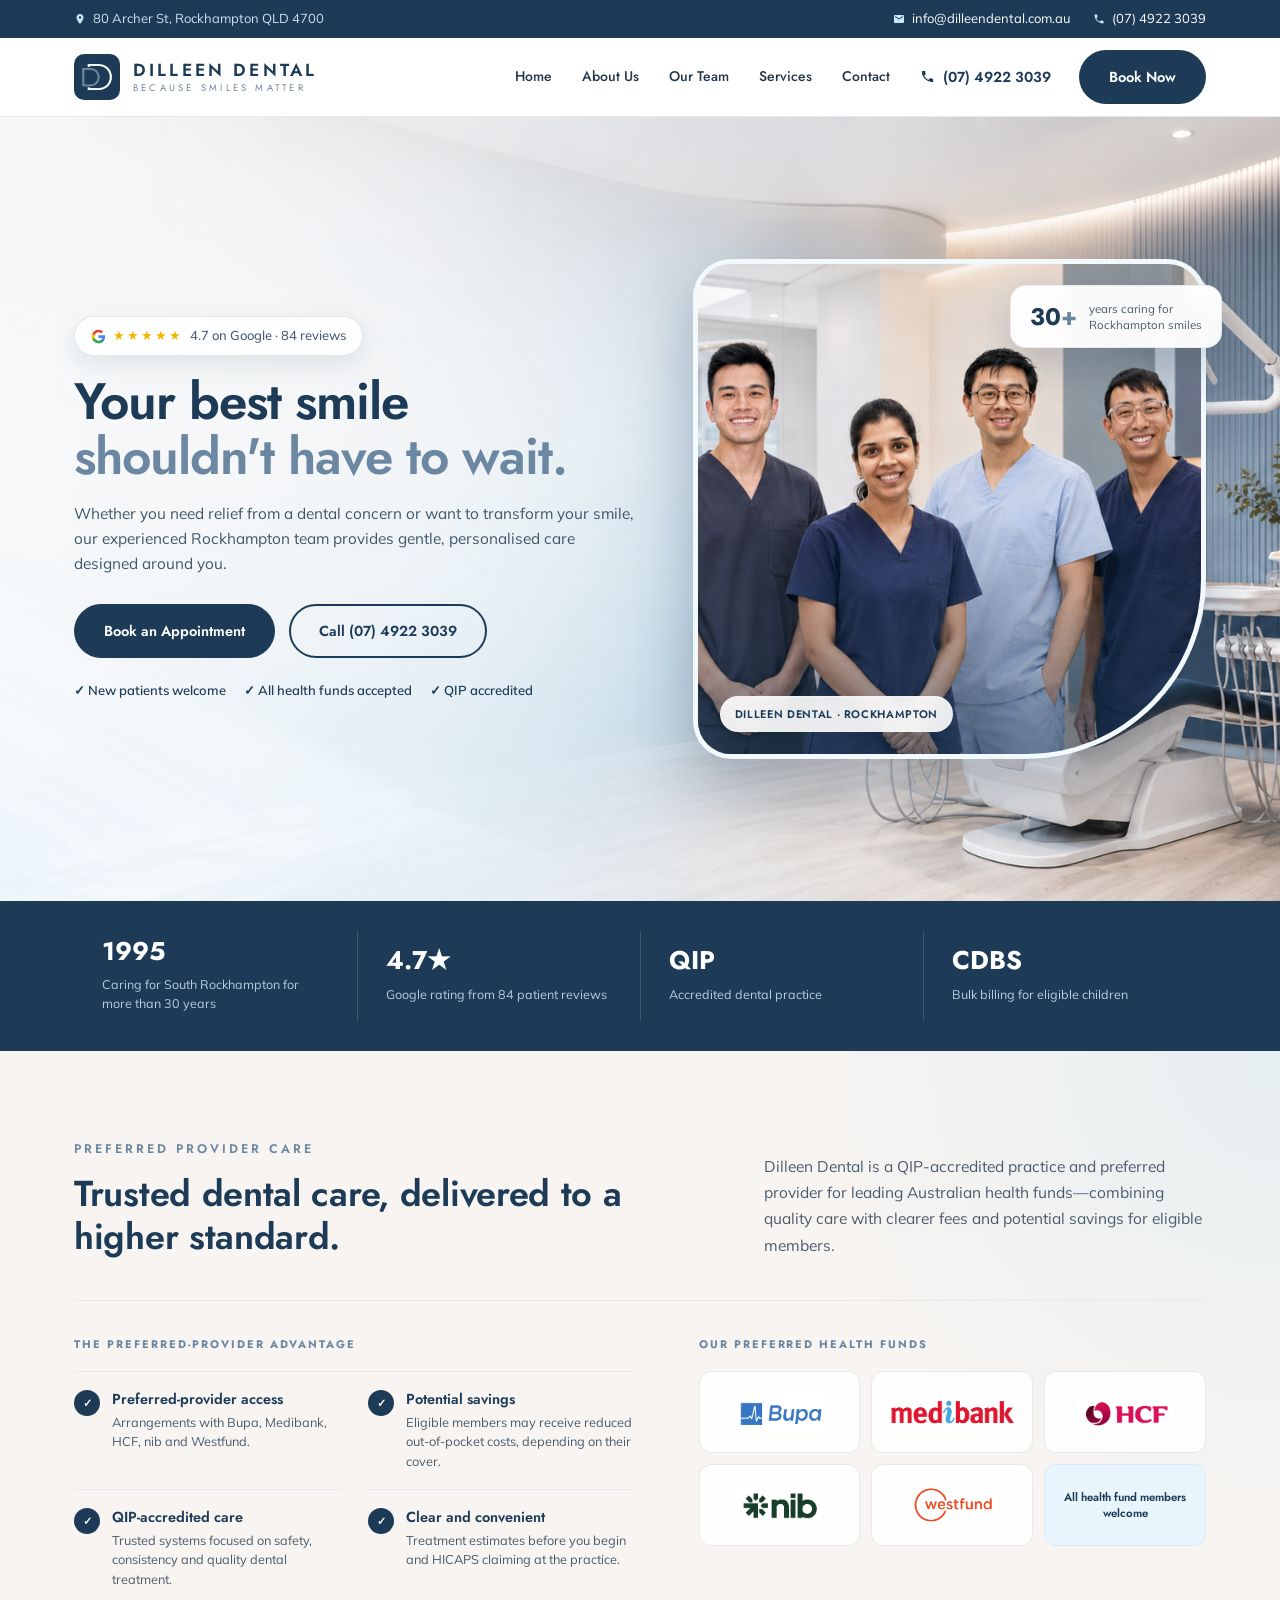
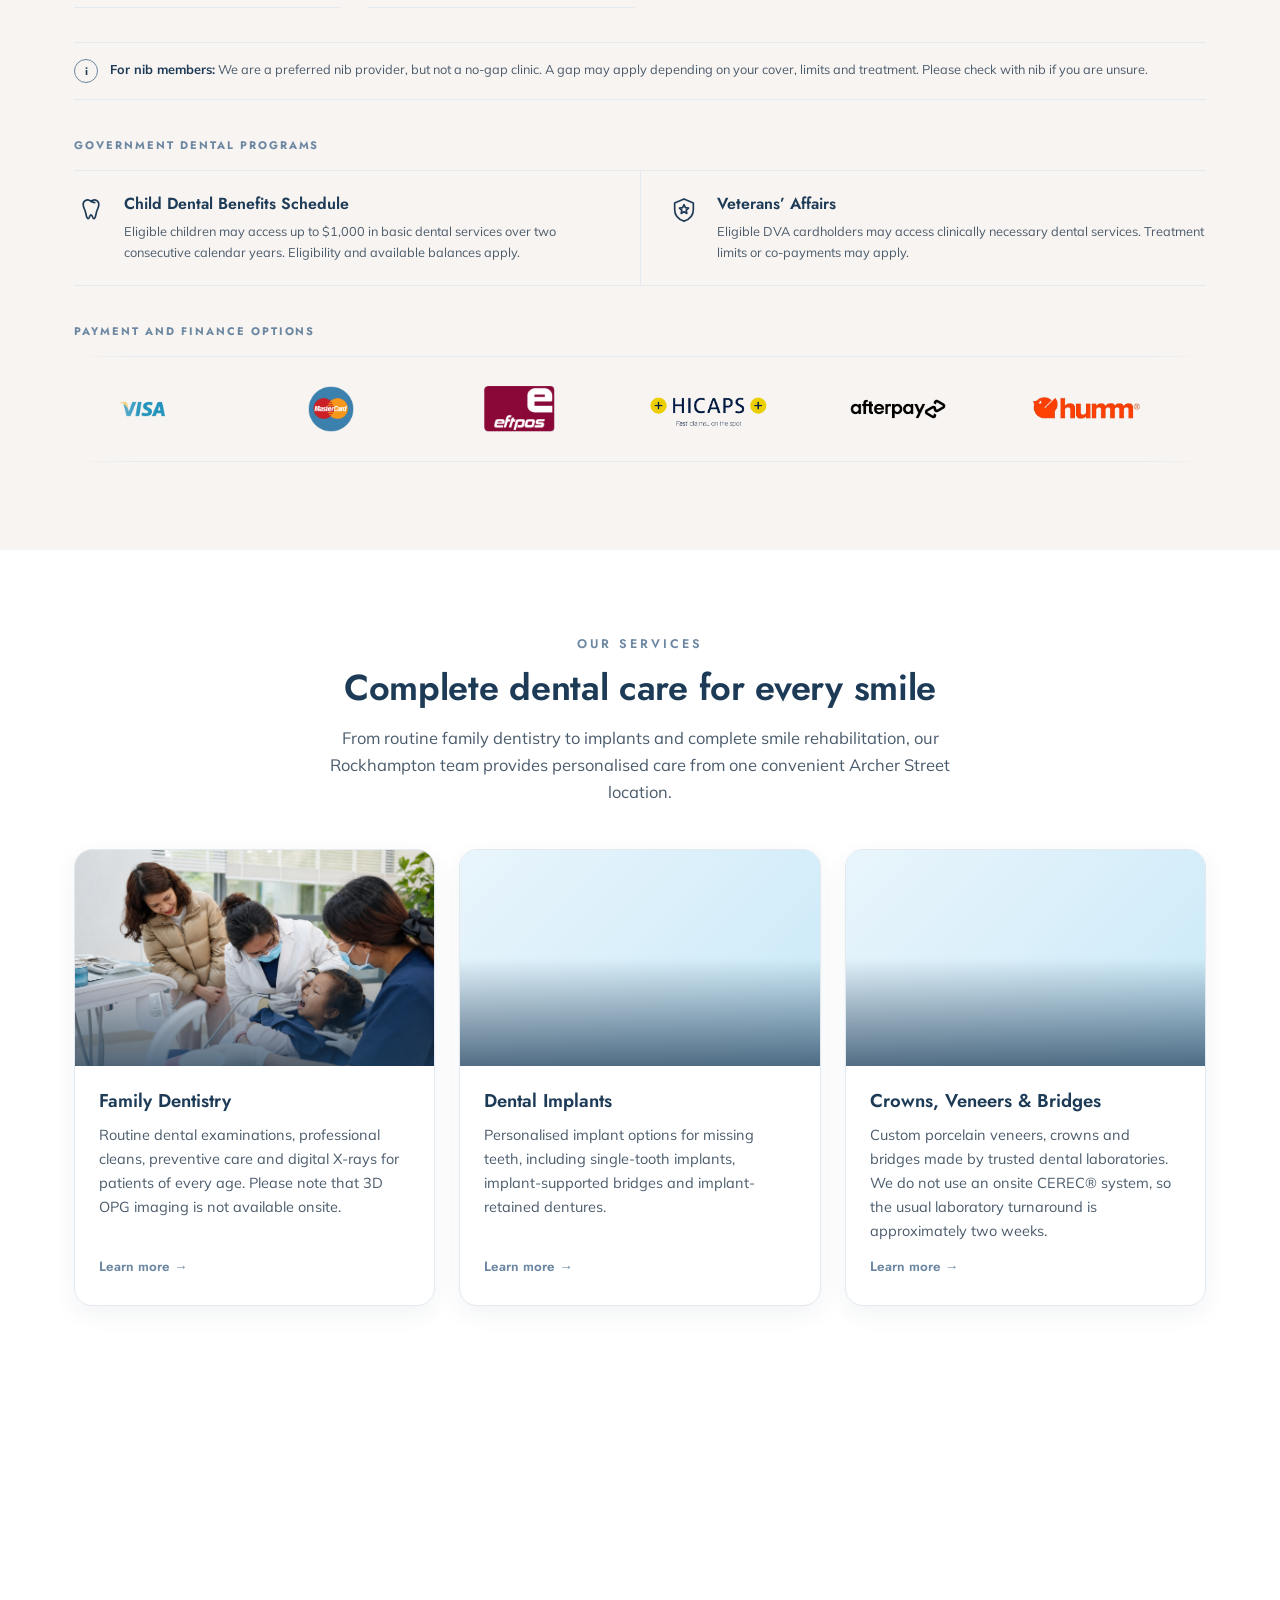
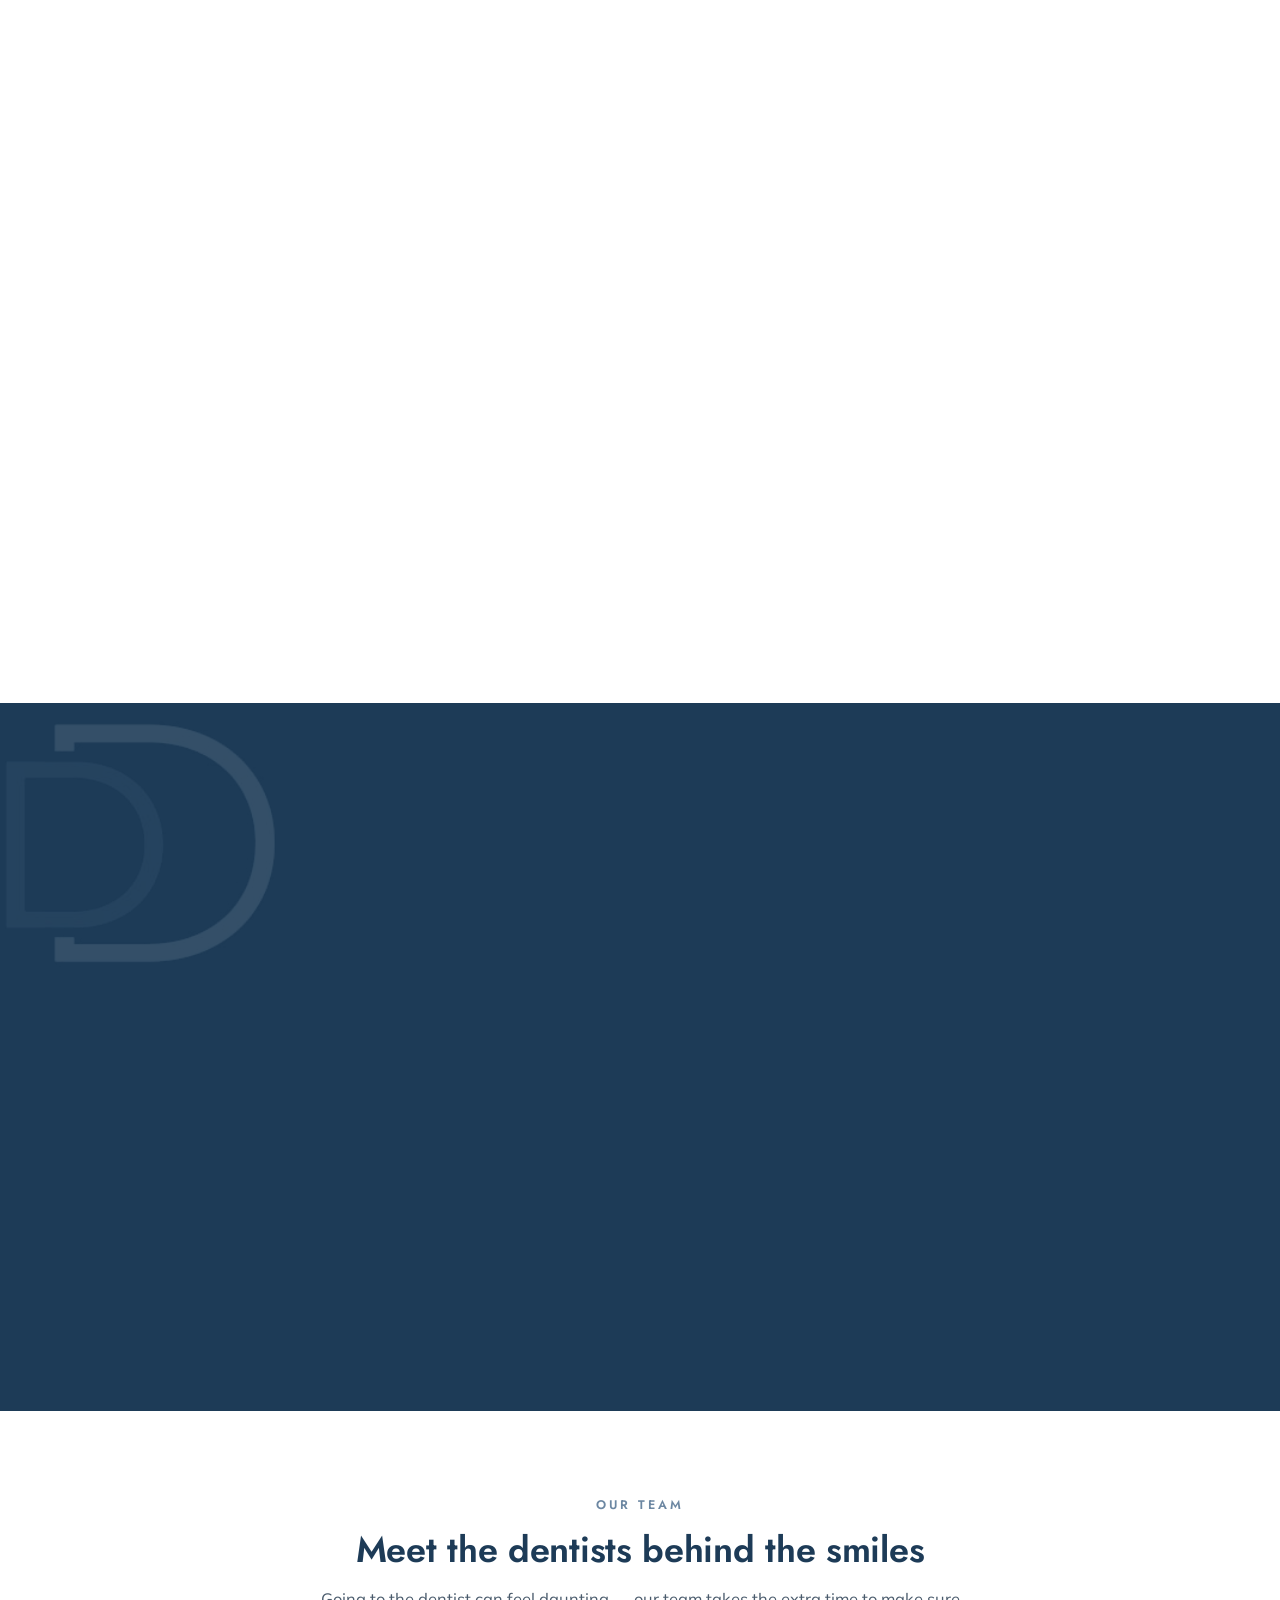
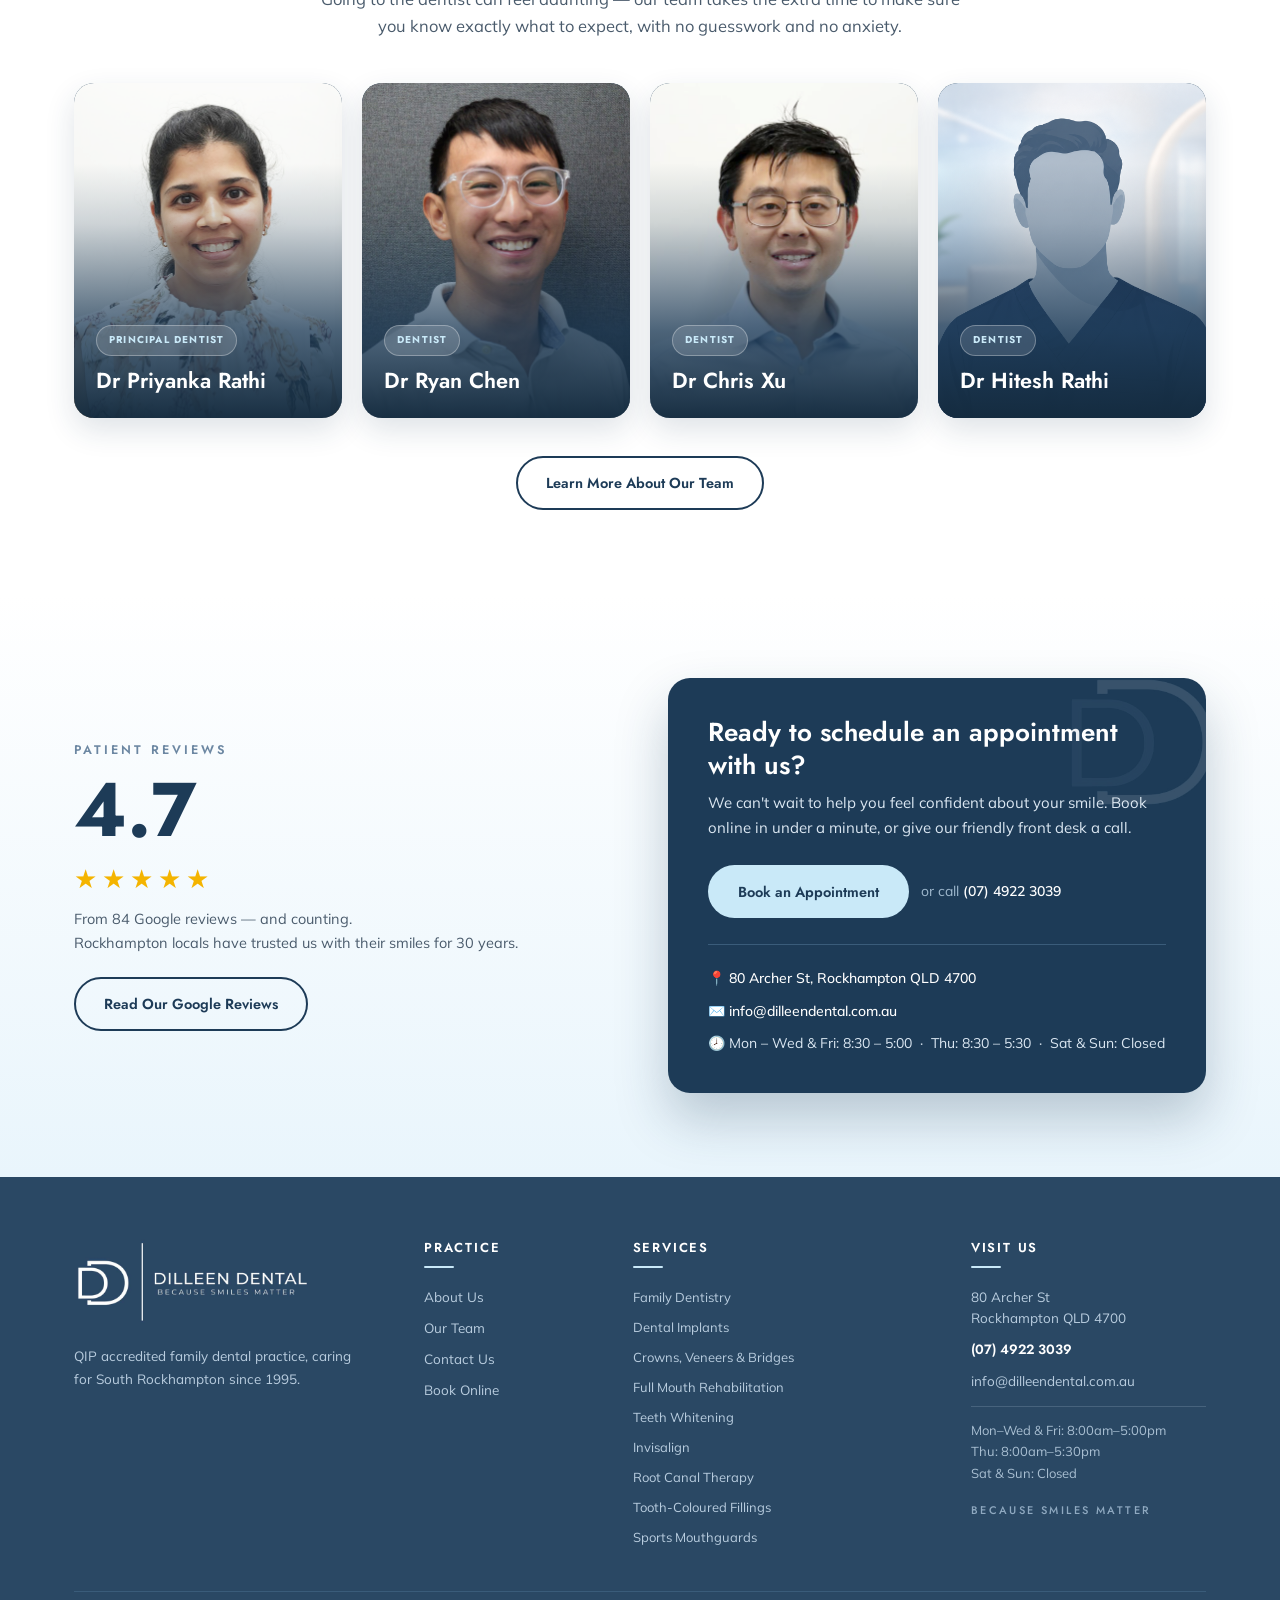
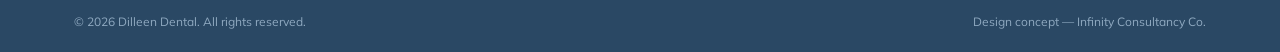
==== commit e3278730: "content: moves payment on the top section" ====
--- a/index.html
+++ b/index.html
@@ -110,39 +110,39 @@
         <div class="wrap">
           <div class="hero-content">
             <a
-  class="gbadge"
-                href="https://www.google.com/maps/place/Dilleen+Dental+Practice/@-23.3781564,150.5024922,1035m/data=!3m2!1e3!4b1!4m6!3m5!1s0x6bc300a442f9c9d1:0xc02b8f6ac3372586!8m2!3d-23.3781613!4d150.5050671!16s%2Fg%2F1tzlz463?entry=ttu&g_ep=EgoyMDI2MDcyMi4wIKXMDSoASAFQAw%3D%3D"
-  target="_blank"
-  rel="noopener noreferrer"
-  aria-label="Read Dilleen Dental reviews on Google"
->
-  <svg
-    width="15"
-    height="15"
-    viewBox="0 0 24 24"
-    aria-hidden="true"
-  >
-    <path
-      fill="#4285f4"
-      d="M22.56 12.25c0-.78-.07-1.53-.2-2.25H12v4.26h5.92a5.06 5.06 0 0 1-2.2 3.32v2.77h3.57c2.08-1.92 3.27-4.74 3.27-8.1z"
-    />
-    <path
-      fill="#34a853"
-      d="M12 23c2.97 0 5.46-.98 7.28-2.66l-3.57-2.77c-.98.66-2.23 1.06-3.71 1.06-2.86 0-5.29-1.93-6.16-4.53H2.18v2.84C3.99 20.53 7.7 23 12 23z"
-    />
-    <path
-      fill="#fbbc05"
-      d="M5.84 14.1c-.22-.66-.35-1.36-.35-2.1s.13-1.44.35-2.1V7.06H2.18A11 11 0 0 0 1 12c0 1.77.43 3.45 1.18 4.94l3.66-2.84z"
-    />
-    <path
-      fill="#ea4335"
-      d="M12 5.38c1.62 0 3.06.56 4.21 1.64l3.15-3.15C17.45 2.09 14.97 1 12 1 7.7 1 3.99 3.47 2.18 7.06l3.66 2.84c.87-2.6 3.3-4.52 6.16-4.52z"
-    />
-  </svg>
-
-  <span class="stars" aria-hidden="true">★★★★★</span>
-  <span>4.7 on Google · 84 reviews</span>
-</a>
+              class="gbadge"
+                            href="https://www.google.com/maps/place/Dilleen+Dental+Practice/@-23.3781564,150.5024922,1035m/data=!3m2!1e3!4b1!4m6!3m5!1s0x6bc300a442f9c9d1:0xc02b8f6ac3372586!8m2!3d-23.3781613!4d150.5050671!16s%2Fg%2F1tzlz463?entry=ttu&g_ep=EgoyMDI2MDcyMi4wIKXMDSoASAFQAw%3D%3D"
+              target="_blank"
+              rel="noopener noreferrer"
+              aria-label="Read Dilleen Dental reviews on Google"
+            >
+              <svg
+                width="15"
+                height="15"
+                viewBox="0 0 24 24"
+                aria-hidden="true"
+              >
+                <path
+                  fill="#4285f4"
+                  d="M22.56 12.25c0-.78-.07-1.53-.2-2.25H12v4.26h5.92a5.06 5.06 0 0 1-2.2 3.32v2.77h3.57c2.08-1.92 3.27-4.74 3.27-8.1z"
+                />
+                <path
+                  fill="#34a853"
+                  d="M12 23c2.97 0 5.46-.98 7.28-2.66l-3.57-2.77c-.98.66-2.23 1.06-3.71 1.06-2.86 0-5.29-1.93-6.16-4.53H2.18v2.84C3.99 20.53 7.7 23 12 23z"
+                />
+                <path
+                  fill="#fbbc05"
+                  d="M5.84 14.1c-.22-.66-.35-1.36-.35-2.1s.13-1.44.35-2.1V7.06H2.18A11 11 0 0 0 1 12c0 1.77.43 3.45 1.18 4.94l3.66-2.84z"
+                />
+                <path
+                  fill="#ea4335"
+                  d="M12 5.38c1.62 0 3.06.56 4.21 1.64l3.15-3.15C17.45 2.09 14.97 1 12 1 7.7 1 3.99 3.47 2.18 7.06l3.66 2.84c.87-2.6 3.3-4.52 6.16-4.52z"
+                />
+              </svg>
+
+              <span class="stars" aria-hidden="true">★★★★★</span>
+              <span>4.7 on Google · 84 reviews</span>
+            </a>
 
             <h1>
               Your best smile
@@ -201,22 +201,22 @@
 
       <!-- TRUST STRIP -->
     <div class="trust">
-  <div class="wrap">
-    <div class="t-item">
-      <div>
-        <div
-          class="big"
-          data-count="1995"
-          data-decimals="0"
-          aria-label="1995"
-        >
-          1995
-        </div>
-
-        <div class="lab">
-          Caring for South Rockhampton for more than 30 years
-        </div>
-      </div>
+    <div class="wrap">
+      <div class="t-item">
+        <div>
+          <div
+            class="big"
+            data-count="1995"
+            data-decimals="0"
+            aria-label="1995"
+          >
+            1995
+          </div>
+
+          <div class="lab">
+            Caring for South Rockhampton for more than 30 years
+          </div>
+        </div>
     </div>
 
     <div class="t-item">
@@ -265,7 +265,297 @@
       </div>
     </div>
   </div>
-</div>
+    </div>
+
+       <section class="funds section" id="funds">
+      <div class="wrap">
+        <!-- SECTION INTRODUCTION -->
+        <div class="funds-heading rv">
+          <div>
+            <div class="kicker">Preferred Provider Care</div>
+
+            <h2 class="sec">
+              Trusted dental care, delivered to a higher standard.
+            </h2>
+          </div>
+
+          <p class="secsub">
+            Dilleen Dental is a QIP-accredited practice and preferred provider for
+            leading Australian health funds—combining quality care with clearer
+            fees and potential savings for eligible members.
+          </p>
+        </div>
+
+        <!-- PREFERRED PROVIDER CONTENT -->
+        <div class="provider-showcase">
+          <!-- COMPACT BENEFITS -->
+          <div class="provider-benefits rv">
+            <div class="provider-label">The preferred-provider advantage</div>
+
+            <div class="benefit-grid">
+              <article class="benefit-item">
+                <span class="benefit-check">✓</span>
+
+                <div>
+                  <h3>Preferred-provider access</h3>
+                  <p>
+                    Arrangements with Bupa, Medibank, HCF, nib and Westfund.
+                  </p>
+                </div>
+              </article>
+
+              <article class="benefit-item">
+                <span class="benefit-check">✓</span>
+
+                <div>
+                  <h3>Potential savings</h3>
+                  <p>
+                    Eligible members may receive reduced out-of-pocket costs,
+                    depending on their cover.
+                  </p>
+                </div>
+              </article>
+
+              <article class="benefit-item">
+                <span class="benefit-check">✓</span>
+
+                <div>
+                  <h3>QIP-accredited care</h3>
+                  <p>
+                    Trusted systems focused on safety, consistency and quality
+                    dental treatment.
+                  </p>
+                </div>
+              </article>
+
+              <article class="benefit-item">
+                <span class="benefit-check">✓</span>
+
+                <div>
+                  <h3>Clear and convenient</h3>
+                  <p>
+                    Treatment estimates before you begin and HICAPS claiming at the
+                    practice.
+                  </p>
+                </div>
+              </article>
+            </div>
+          </div>
+
+          <!-- HEALTH FUND LOGOS -->
+          <div class="provider-panel rv">
+            <div class="provider-label">Our preferred health funds</div>
+
+            <div class="logo-grid">
+              <div class="logo-tile">
+                <img
+                  src="images/provider/bupa.png"
+                  alt="Bupa preferred provider"
+                  loading="lazy"
+                />
+              </div>
+
+              <div class="logo-tile">
+                <img
+                  src="images/provider/medibank.png"
+                  alt="Medibank preferred provider"
+                  loading="lazy"
+                />
+              </div>
+
+              <div class="logo-tile">
+                <img
+                  src="images/provider/hcf.png"
+                  alt="HCF preferred provider"
+                  loading="lazy"
+                />
+              </div>
+
+              <div class="logo-tile">
+                <img
+                  src="images/provider/nib.png"
+                  alt="nib preferred provider"
+                  loading="lazy"
+                />
+              </div>
+
+              <div class="logo-tile">
+                <img
+                  src="images/provider/westfund.png"
+                  alt="Westfund preferred provider"
+                  loading="lazy"
+                />
+              </div>
+
+              <div class="logo-tile logo-tile-all-funds">
+                All health fund members welcome
+              </div>
+            </div>
+          </div>
+        </div>
+
+        <!-- NIB NOTICE -->
+        <div class="nib-note rv">
+          <span class="note-mark" aria-hidden="true">i</span>
+
+          <p>
+            <b>For nib members:</b> We are a preferred nib provider, but not a
+            no-gap clinic. A gap may apply depending on your cover, limits and
+            treatment. Please check with nib if you are unsure.
+          </p>
+        </div>
+
+        <!-- GOVERNMENT PROGRAMS -->
+        <div class="payment-details rv">
+          <div class="provider-label">Government dental programs</div>
+
+          <div class="program-list">
+            <!-- CDBS -->
+            <article class="program-item">
+              <span class="program-icon" aria-hidden="true">
+                <svg viewBox="0 0 24 24">
+                  <path
+                    d="M12 4.5c-1.4-1.2-3.3-1.6-4.8-.7C5.5 4.8 5 7 5.6 9.1c.5 1.8 1.4 3.2 1.8 5.1.6 2.7.9 5.3 2.2 5.3 1.1 0 1-3.3 2.4-3.3s1.3 3.3 2.4 3.3c1.3 0 1.6-2.6 2.2-5.3.4-1.9 1.3-3.3 1.8-5.1.6-2.1.1-4.3-1.6-5.3-1.5-.9-3.4-.5-4.8.7Z"
+                  />
+                  <path d="M12 4.5c1 .8 2.1 1.1 3.2 1.1" />
+                </svg>
+              </span>
+
+              <div class="program-copy">
+                <h3>Child Dental Benefits Schedule</h3>
+                <p>
+                  Eligible children may access up to $1,000 in basic dental
+                  services over two consecutive calendar years. Eligibility and
+                  available balances apply.
+                </p>
+              </div>
+            </article>
+
+            <!-- DVA -->
+            <article class="program-item">
+              <span class="program-icon" aria-hidden="true">
+                <svg viewBox="0 0 24 24">
+                  <path
+                    d="M12 2.5 20 6v5.5c0 5-3.4 8.5-8 10-4.6-1.5-8-5-8-10V6l8-3.5Z"
+                  />
+                  <path
+                    d="m12 7.5 1.2 2.4 2.7.4-2 1.9.5 2.7-2.4-1.3-2.4 1.3.5-2.7-2-1.9 2.7-.4L12 7.5Z"
+                  />
+                </svg>
+              </span>
+
+              <div class="program-copy">
+                <h3>Veterans’ Affairs</h3>
+                <p>
+                  Eligible DVA cardholders may access clinically necessary dental
+                  services. Treatment limits or co-payments may apply.
+                </p>
+              </div>
+            </article>
+          </div>
+        </div>
+
+        <!-- PAYMENT OPTIONS -->
+        <div class="payment-details payment-options rv">
+          <div class="provider-label">Payment and finance options</div>
+
+          <div class="payment-logo-grid">
+            <div class="payment-logo-track">
+              <!-- FIRST GROUP -->
+              <div class="payment-logo-group">
+                <div class="payment-logo">
+                  <img src="images/payments/visa.png" alt="Visa accepted" />
+                </div>
+
+                <div class="payment-logo">
+                  <img
+                    src="images/payments/mastercard.png"
+                    alt="Mastercard accepted"
+                  />
+                </div>
+
+                <div class="payment-logo">
+                  <img
+                    src="images/payments/eftpos.png"
+                    alt="EFTPOS and debit cards accepted"
+                  />
+                </div>
+
+                <div class="payment-logo">
+                  <img
+                    src="images/payments/hicaps.png"
+                    alt="HICAPS on-the-spot claiming"
+                  />
+                </div>
+
+                <div class="payment-logo">
+                  <img
+                    src="images/payments/afterpay.png"
+                    alt="Afterpay available"
+                  />
+                </div>
+
+                <div class="payment-logo">
+                  <img
+                    src="images/payments/humm.png"
+                    alt="Humm payment plans available"
+                  />
+                </div>
+
+                <div class="payment-logo payment-logo--wide">
+                  <img
+                    src="images/payments/fund-my-dental.png"
+                    alt="Fund My Dental financing available"
+                  />
+                </div>
+
+                <div class="payment-logo payment-logo--wide">
+                  <img
+                    src="images/payments/super-for-health.png"
+                    alt="Super for Health assistance available"
+                  />
+                </div>
+              </div>
+
+              <!-- DUPLICATE FOR SEAMLESS LOOP -->
+              <div class="payment-logo-group" aria-hidden="true">
+                <div class="payment-logo">
+                  <img src="images/payments/visa.png" alt="" />
+                </div>
+
+                <div class="payment-logo">
+                  <img src="images/payments/mastercard.png" alt="" />
+                </div>
+
+                <div class="payment-logo">
+                  <img src="images/payments/eftpos.png" alt="" />
+                </div>
+
+                <div class="payment-logo">
+                  <img src="images/payments/hicaps.png" alt="" />
+                </div>
+
+                <div class="payment-logo">
+                  <img src="images/payments/afterpay.png" alt="" />
+                </div>
+
+                <div class="payment-logo">
+                  <img src="images/payments/humm.png" alt="" />
+                </div>
+
+                <div class="payment-logo payment-logo--wide">
+                  <img src="images/payments/fund-my-dental.png" alt="" />
+                </div>
+
+                <div class="payment-logo payment-logo--wide">
+                  <img src="images/payments/super-for-health.png" alt="" />
+                </div>
+              </div>
+            </div>
+          </div>
+        </div>
+      </div>
+    </section>
 
       <!-- SERVICES -->
       <section id="services">
@@ -580,295 +870,7 @@
         </div>
       </section>
 
- <section class="funds section" id="funds">
-  <div class="wrap">
-    <!-- SECTION INTRODUCTION -->
-    <div class="funds-heading rv">
-      <div>
-        <div class="kicker">Preferred Provider Care</div>
-
-        <h2 class="sec">
-          Trusted dental care, delivered to a higher standard.
-        </h2>
-      </div>
-
-      <p class="secsub">
-        Dilleen Dental is a QIP-accredited practice and preferred provider for
-        leading Australian health funds—combining quality care with clearer
-        fees and potential savings for eligible members.
-      </p>
-    </div>
-
-    <!-- PREFERRED PROVIDER CONTENT -->
-    <div class="provider-showcase">
-      <!-- COMPACT BENEFITS -->
-      <div class="provider-benefits rv">
-        <div class="provider-label">The preferred-provider advantage</div>
-
-        <div class="benefit-grid">
-          <article class="benefit-item">
-            <span class="benefit-check">✓</span>
-
-            <div>
-              <h3>Preferred-provider access</h3>
-              <p>
-                Arrangements with Bupa, Medibank, HCF, nib and Westfund.
-              </p>
-            </div>
-          </article>
-
-          <article class="benefit-item">
-            <span class="benefit-check">✓</span>
-
-            <div>
-              <h3>Potential savings</h3>
-              <p>
-                Eligible members may receive reduced out-of-pocket costs,
-                depending on their cover.
-              </p>
-            </div>
-          </article>
-
-          <article class="benefit-item">
-            <span class="benefit-check">✓</span>
-
-            <div>
-              <h3>QIP-accredited care</h3>
-              <p>
-                Trusted systems focused on safety, consistency and quality
-                dental treatment.
-              </p>
-            </div>
-          </article>
-
-          <article class="benefit-item">
-            <span class="benefit-check">✓</span>
-
-            <div>
-              <h3>Clear and convenient</h3>
-              <p>
-                Treatment estimates before you begin and HICAPS claiming at the
-                practice.
-              </p>
-            </div>
-          </article>
-        </div>
-      </div>
-
-      <!-- HEALTH FUND LOGOS -->
-      <div class="provider-panel rv">
-        <div class="provider-label">Our preferred health funds</div>
-
-        <div class="logo-grid">
-          <div class="logo-tile">
-            <img
-              src="images/provider/bupa.png"
-              alt="Bupa preferred provider"
-              loading="lazy"
-            />
-          </div>
-
-          <div class="logo-tile">
-            <img
-              src="images/provider/medibank.png"
-              alt="Medibank preferred provider"
-              loading="lazy"
-            />
-          </div>
-
-          <div class="logo-tile">
-            <img
-              src="images/provider/hcf.png"
-              alt="HCF preferred provider"
-              loading="lazy"
-            />
-          </div>
-
-          <div class="logo-tile">
-            <img
-              src="images/provider/nib.png"
-              alt="nib preferred provider"
-              loading="lazy"
-            />
-          </div>
-
-          <div class="logo-tile">
-            <img
-              src="images/provider/westfund.png"
-              alt="Westfund preferred provider"
-              loading="lazy"
-            />
-          </div>
-
-          <div class="logo-tile logo-tile-all-funds">
-            All health fund members welcome
-          </div>
-        </div>
-      </div>
-    </div>
-
-    <!-- NIB NOTICE -->
-    <div class="nib-note rv">
-      <span class="note-mark" aria-hidden="true">i</span>
-
-      <p>
-        <b>For nib members:</b> We are a preferred nib provider, but not a
-        no-gap clinic. A gap may apply depending on your cover, limits and
-        treatment. Please check with nib if you are unsure.
-      </p>
-    </div>
-
-    <!-- GOVERNMENT PROGRAMS -->
-    <div class="payment-details rv">
-      <div class="provider-label">Government dental programs</div>
-
-      <div class="program-list">
-        <!-- CDBS -->
-        <article class="program-item">
-          <span class="program-icon" aria-hidden="true">
-            <svg viewBox="0 0 24 24">
-              <path
-                d="M12 4.5c-1.4-1.2-3.3-1.6-4.8-.7C5.5 4.8 5 7 5.6 9.1c.5 1.8 1.4 3.2 1.8 5.1.6 2.7.9 5.3 2.2 5.3 1.1 0 1-3.3 2.4-3.3s1.3 3.3 2.4 3.3c1.3 0 1.6-2.6 2.2-5.3.4-1.9 1.3-3.3 1.8-5.1.6-2.1.1-4.3-1.6-5.3-1.5-.9-3.4-.5-4.8.7Z"
-              />
-              <path d="M12 4.5c1 .8 2.1 1.1 3.2 1.1" />
-            </svg>
-          </span>
-
-          <div class="program-copy">
-            <h3>Child Dental Benefits Schedule</h3>
-            <p>
-              Eligible children may access up to $1,000 in basic dental
-              services over two consecutive calendar years. Eligibility and
-              available balances apply.
-            </p>
-          </div>
-        </article>
-
-        <!-- DVA -->
-        <article class="program-item">
-          <span class="program-icon" aria-hidden="true">
-            <svg viewBox="0 0 24 24">
-              <path
-                d="M12 2.5 20 6v5.5c0 5-3.4 8.5-8 10-4.6-1.5-8-5-8-10V6l8-3.5Z"
-              />
-              <path
-                d="m12 7.5 1.2 2.4 2.7.4-2 1.9.5 2.7-2.4-1.3-2.4 1.3.5-2.7-2-1.9 2.7-.4L12 7.5Z"
-              />
-            </svg>
-          </span>
-
-          <div class="program-copy">
-            <h3>Veterans’ Affairs</h3>
-            <p>
-              Eligible DVA cardholders may access clinically necessary dental
-              services. Treatment limits or co-payments may apply.
-            </p>
-          </div>
-        </article>
-      </div>
-    </div>
-
-    <!-- PAYMENT OPTIONS -->
-    <div class="payment-details payment-options rv">
-      <div class="provider-label">Payment and finance options</div>
-
-      <div class="payment-logo-grid">
-        <div class="payment-logo-track">
-          <!-- FIRST GROUP -->
-          <div class="payment-logo-group">
-            <div class="payment-logo">
-              <img src="images/payments/visa.png" alt="Visa accepted" />
-            </div>
-
-            <div class="payment-logo">
-              <img
-                src="images/payments/mastercard.png"
-                alt="Mastercard accepted"
-              />
-            </div>
-
-            <div class="payment-logo">
-              <img
-                src="images/payments/eftpos.png"
-                alt="EFTPOS and debit cards accepted"
-              />
-            </div>
-
-            <div class="payment-logo">
-              <img
-                src="images/payments/hicaps.png"
-                alt="HICAPS on-the-spot claiming"
-              />
-            </div>
-
-            <div class="payment-logo">
-              <img
-                src="images/payments/afterpay.png"
-                alt="Afterpay available"
-              />
-            </div>
-
-            <div class="payment-logo">
-              <img
-                src="images/payments/humm.png"
-                alt="Humm payment plans available"
-              />
-            </div>
-
-            <div class="payment-logo payment-logo--wide">
-              <img
-                src="images/payments/fund-my-dental.png"
-                alt="Fund My Dental financing available"
-              />
-            </div>
-
-            <div class="payment-logo payment-logo--wide">
-              <img
-                src="images/payments/super-for-health.png"
-                alt="Super for Health assistance available"
-              />
-            </div>
-          </div>
-
-          <!-- DUPLICATE FOR SEAMLESS LOOP -->
-          <div class="payment-logo-group" aria-hidden="true">
-            <div class="payment-logo">
-              <img src="images/payments/visa.png" alt="" />
-            </div>
-
-            <div class="payment-logo">
-              <img src="images/payments/mastercard.png" alt="" />
-            </div>
-
-            <div class="payment-logo">
-              <img src="images/payments/eftpos.png" alt="" />
-            </div>
-
-            <div class="payment-logo">
-              <img src="images/payments/hicaps.png" alt="" />
-            </div>
-
-            <div class="payment-logo">
-              <img src="images/payments/afterpay.png" alt="" />
-            </div>
-
-            <div class="payment-logo">
-              <img src="images/payments/humm.png" alt="" />
-            </div>
-
-            <div class="payment-logo payment-logo--wide">
-              <img src="images/payments/fund-my-dental.png" alt="" />
-            </div>
-
-            <div class="payment-logo payment-logo--wide">
-              <img src="images/payments/super-for-health.png" alt="" />
-            </div>
-          </div>
-        </div>
-      </div>
-    </div>
-  </div>
-</section>
+ 
 
      
    <!-- TEAM -->
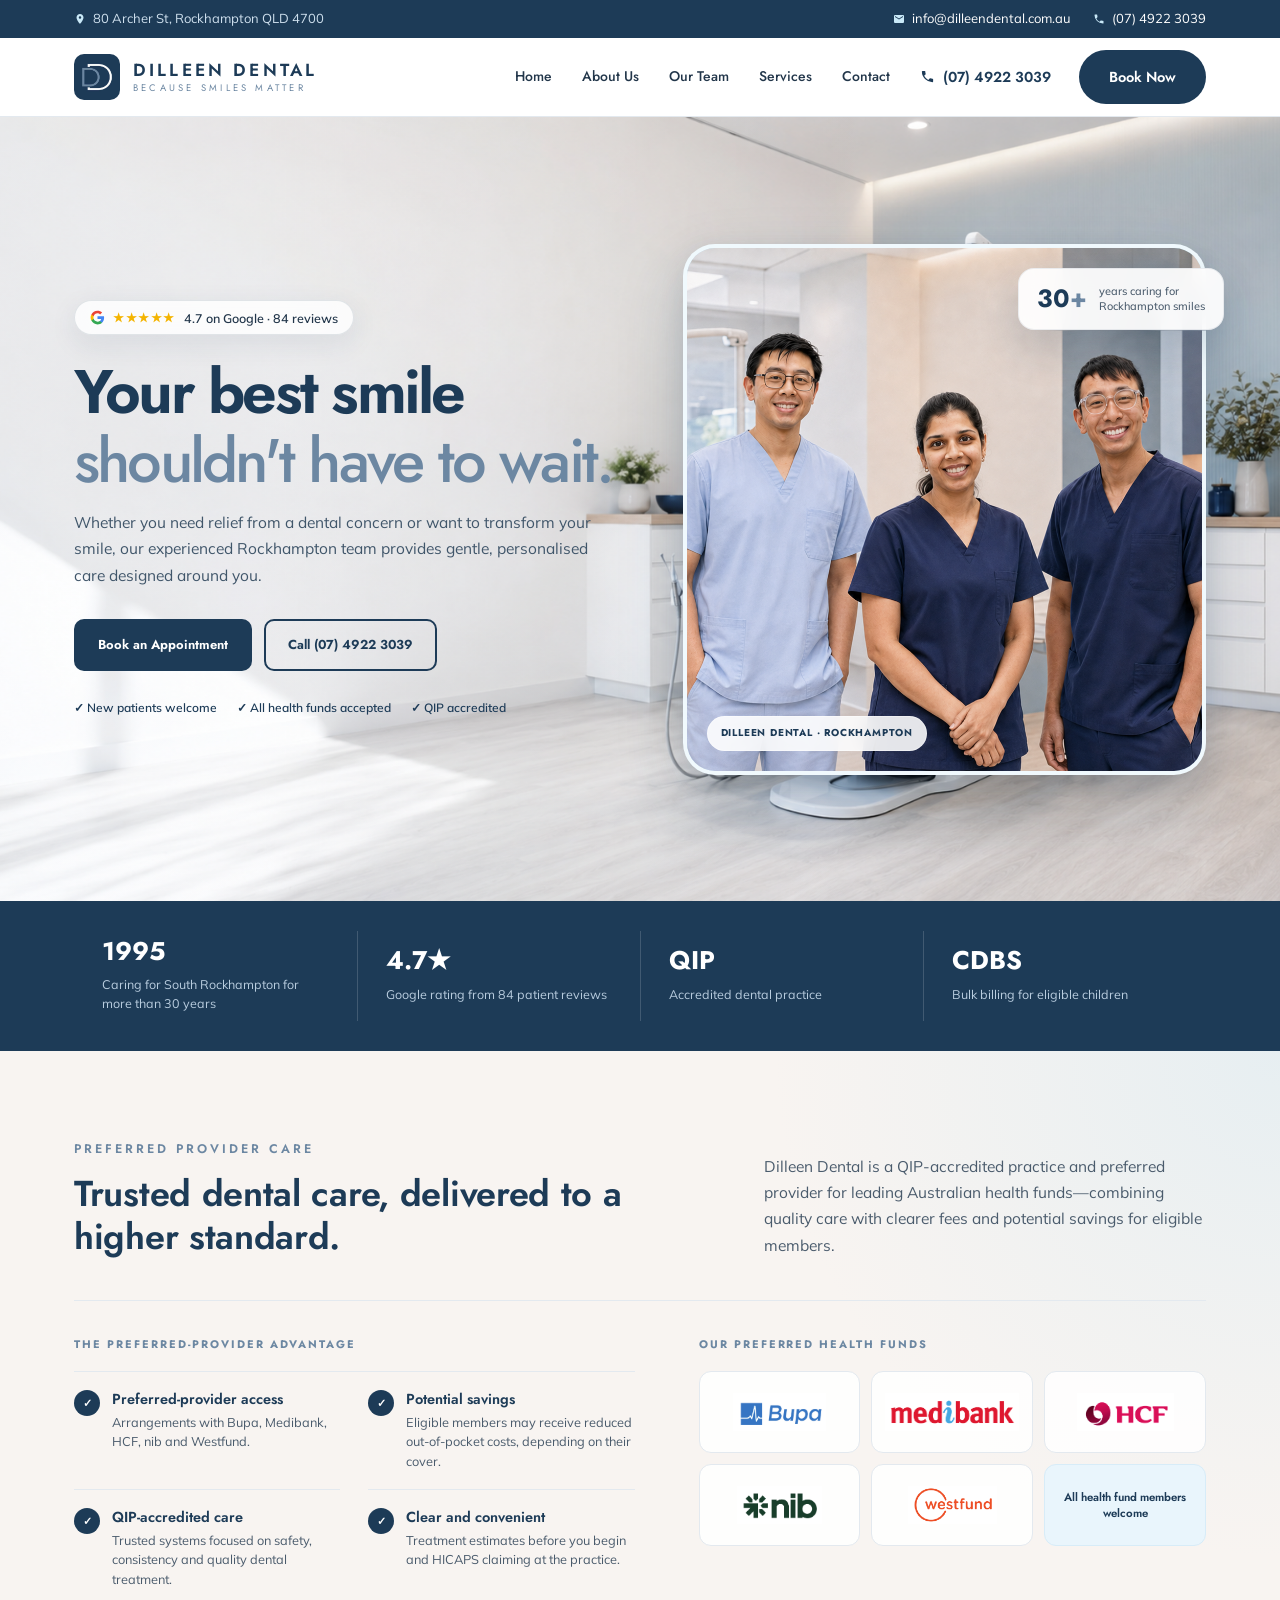
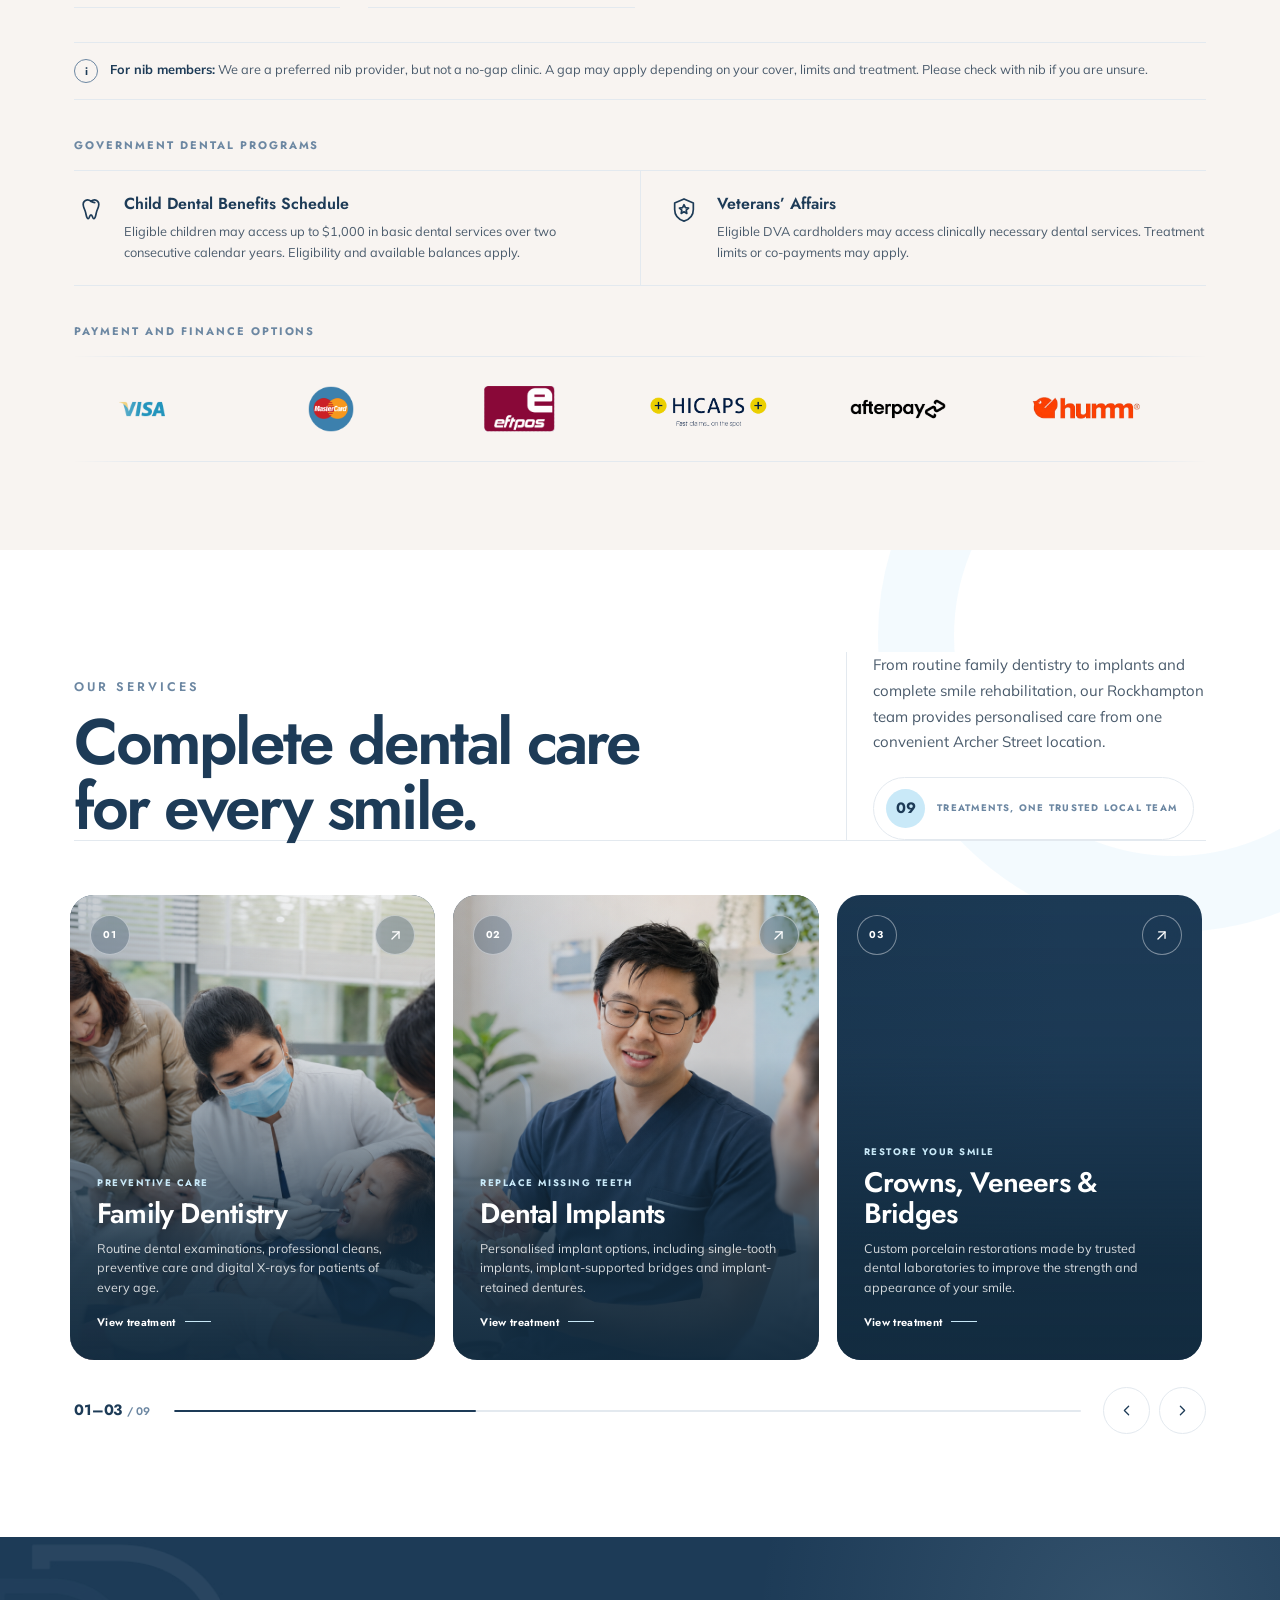
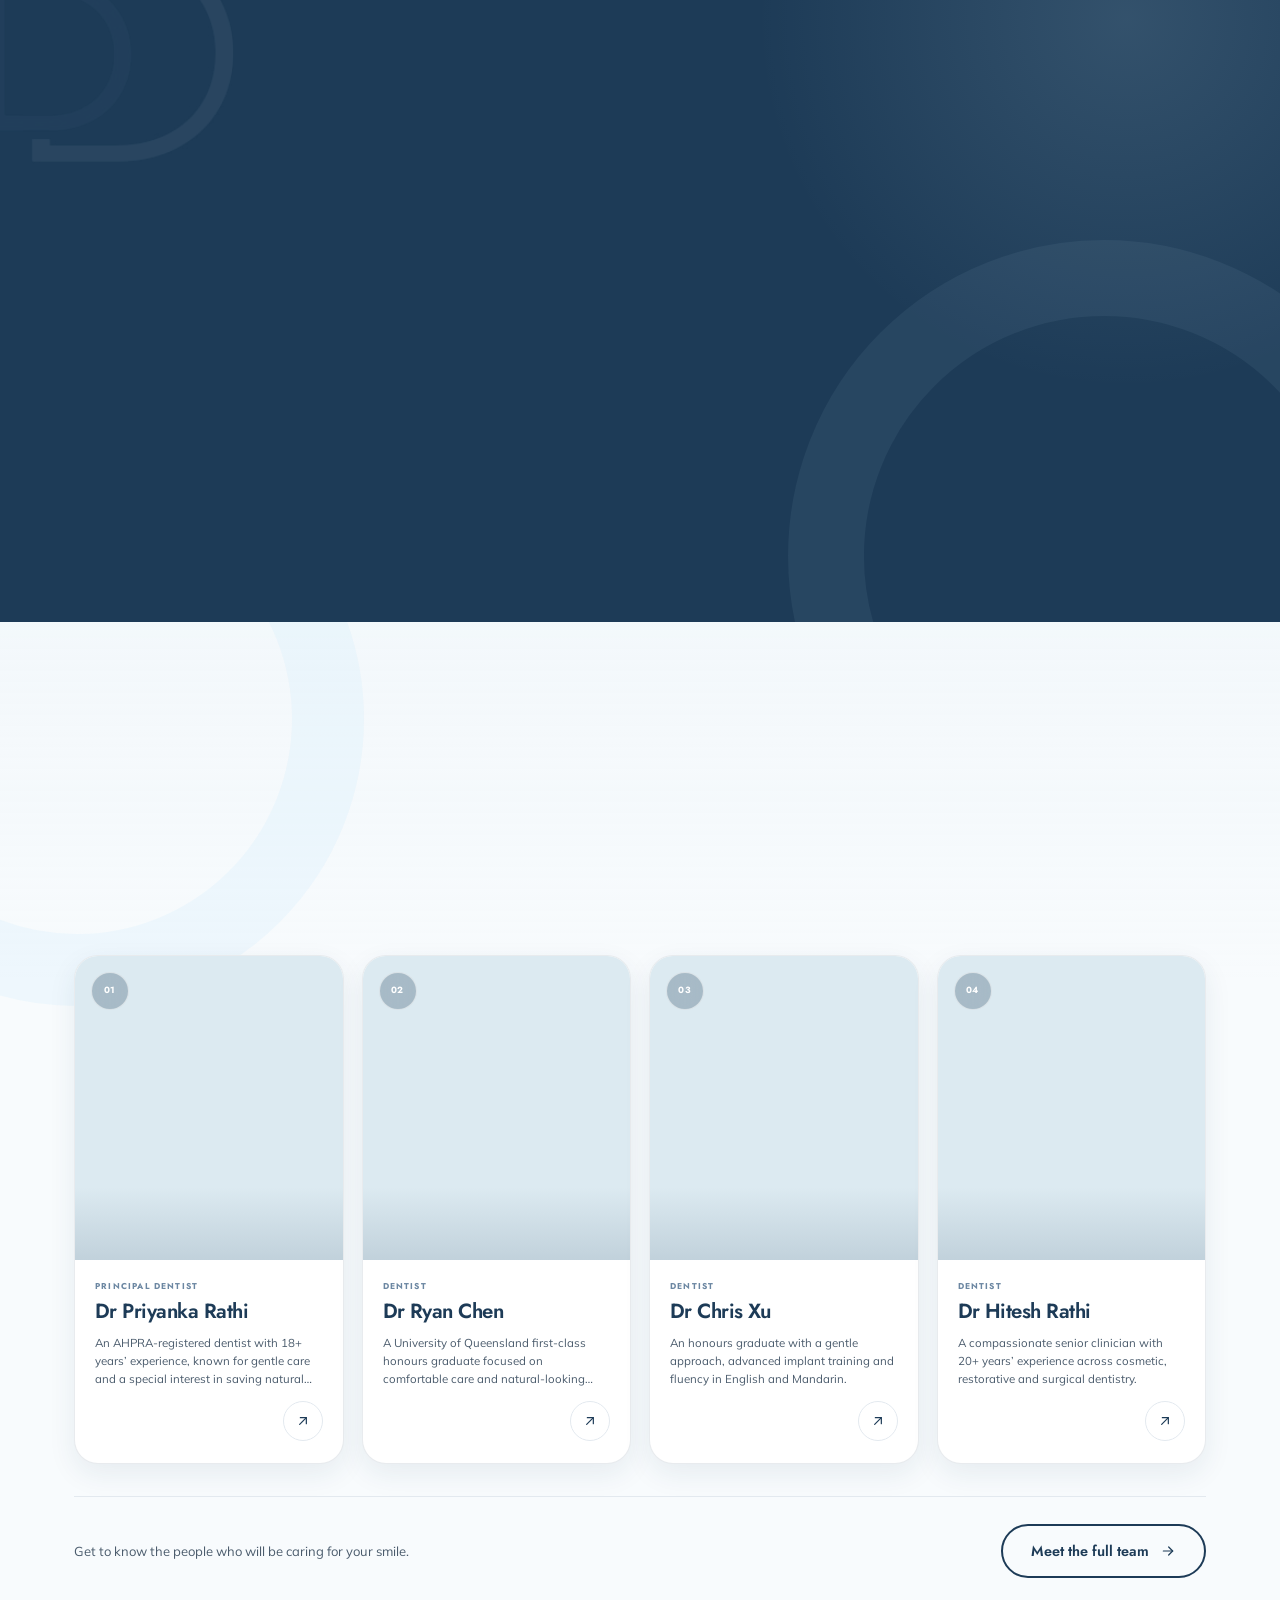
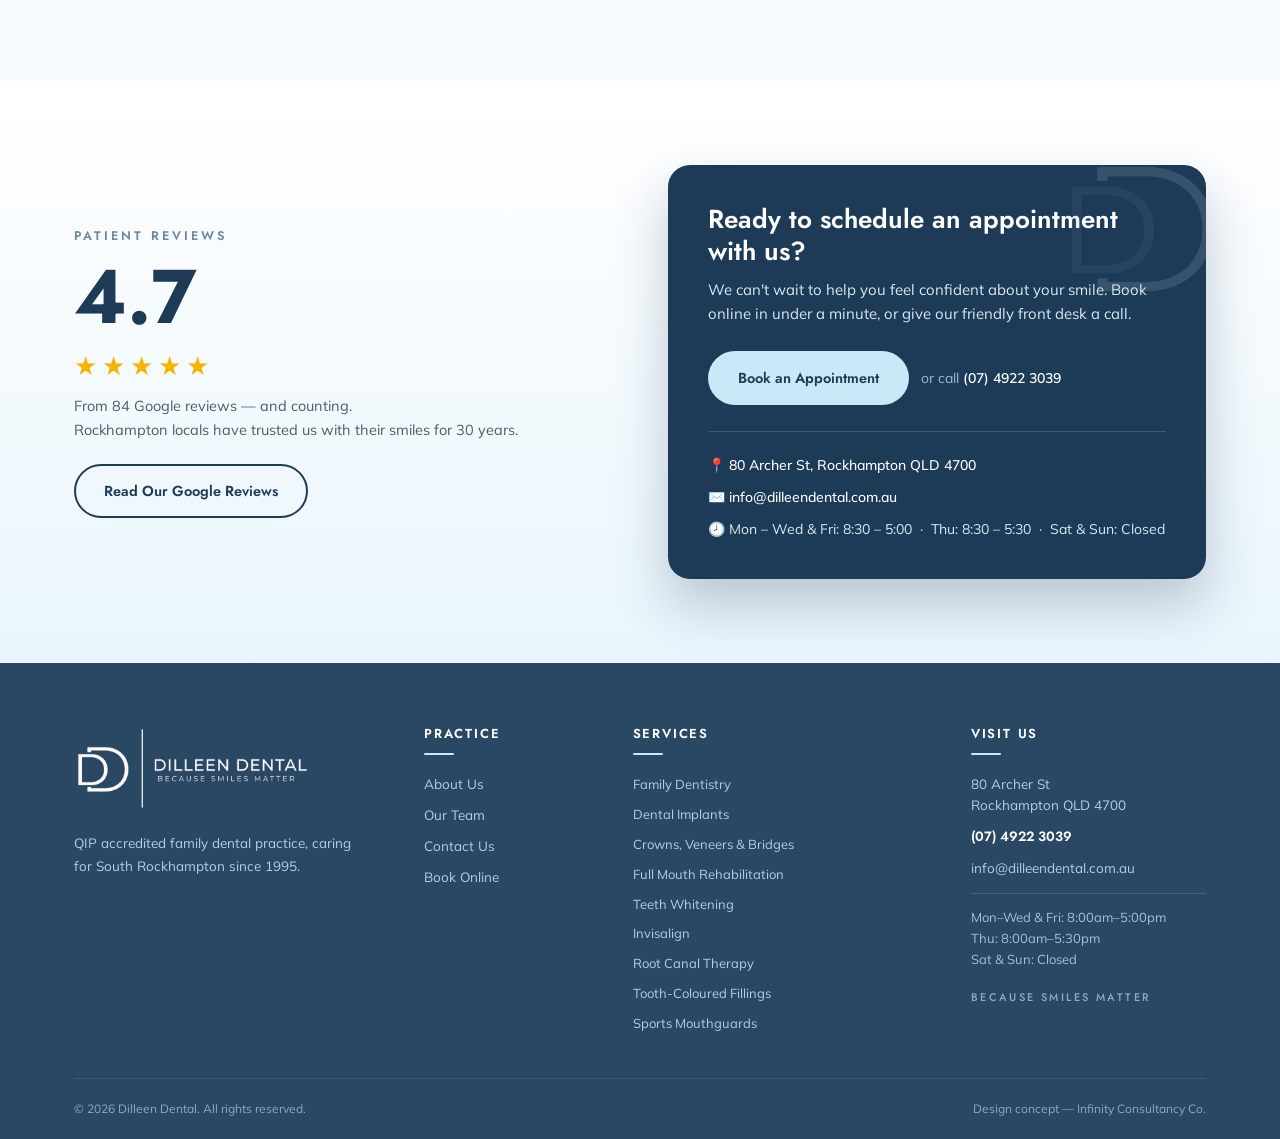
==== commit 9d016c2d: "update sections" ====
--- a/index.html
+++ b/index.html
@@ -101,7 +101,6 @@
     </header>
 
     <main ">
-      <!-- HERO -->
       <section class="hero">
         <!-- Background picture -->
         <div class="hero-background" aria-hidden="true"></div>
@@ -199,645 +198,788 @@
         </div>
       </section>
 
-      <!-- TRUST STRIP -->
-    <div class="trust">
-    <div class="wrap">
+      <div class="trust">
+      <div class="wrap">
+        <div class="t-item">
+          <div>
+            <div
+              class="big"
+              data-count="1995"
+              data-decimals="0"
+              aria-label="1995"
+            >
+              1995
+            </div>
+
+            <div class="lab">
+              Caring for South Rockhampton for more than 30 years
+            </div>
+          </div>
+      </div>
+
       <div class="t-item">
         <div>
           <div
             class="big"
-            data-count="1995"
-            data-decimals="0"
-            aria-label="1995"
+            data-count="4.7"
+            data-decimals="1"
+            data-suffix="★"
+            aria-label="4.7 star rating"
           >
-            1995
+            4.7★
           </div>
 
           <div class="lab">
-            Caring for South Rockhampton for more than 30 years
-          </div>
-        </div>
-    </div>
-
-    <div class="t-item">
-      <div>
-        <div
-          class="big"
-          data-count="4.7"
-          data-decimals="1"
-          data-suffix="★"
-          aria-label="4.7 star rating"
-        >
-          4.7★
-        </div>
-
-        <div class="lab">
-          Google rating from 84 patient reviews
+            Google rating from 84 patient reviews
+          </div>
+        </div>
+      </div>
+
+      <div class="t-item">
+        <div>
+          <div
+            class="big"
+            data-scramble="QIP"
+            aria-label="QIP accredited"
+          >
+            QIP
+          </div>
+
+          <div class="lab">Accredited dental practice</div>
+        </div>
+      </div>
+
+      <div class="t-item">
+        <div>
+          <div
+            class="big"
+            data-scramble="CDBS"
+            aria-label="Child Dental Benefits Schedule"
+          >
+            CDBS
+          </div>
+
+          <div class="lab">Bulk billing for eligible children</div>
         </div>
       </div>
     </div>
-
-    <div class="t-item">
-      <div>
-        <div
-          class="big"
-          data-scramble="QIP"
-          aria-label="QIP accredited"
-        >
-          QIP
-        </div>
-
-        <div class="lab">Accredited dental practice</div>
       </div>
-    </div>
-
-    <div class="t-item">
-      <div>
-        <div
-          class="big"
-          data-scramble="CDBS"
-          aria-label="Child Dental Benefits Schedule"
-        >
-          CDBS
-        </div>
-
-        <div class="lab">Bulk billing for eligible children</div>
-      </div>
-    </div>
-  </div>
-    </div>
-
-       <section class="funds section" id="funds">
-      <div class="wrap">
-        <!-- SECTION INTRODUCTION -->
-        <div class="funds-heading rv">
-          <div>
-            <div class="kicker">Preferred Provider Care</div>
-
-            <h2 class="sec">
-              Trusted dental care, delivered to a higher standard.
-            </h2>
-          </div>
-
-          <p class="secsub">
-            Dilleen Dental is a QIP-accredited practice and preferred provider for
-            leading Australian health funds—combining quality care with clearer
-            fees and potential savings for eligible members.
-          </p>
-        </div>
-
-        <!-- PREFERRED PROVIDER CONTENT -->
-        <div class="provider-showcase">
-          <!-- COMPACT BENEFITS -->
-          <div class="provider-benefits rv">
-            <div class="provider-label">The preferred-provider advantage</div>
-
-            <div class="benefit-grid">
-              <article class="benefit-item">
-                <span class="benefit-check">✓</span>
-
-                <div>
-                  <h3>Preferred-provider access</h3>
+
+      <section class="funds section" id="funds">
+        <div class="wrap">
+          <!-- SECTION INTRODUCTION -->
+          <div class="funds-heading rv">
+            <div>
+              <div class="kicker">Preferred Provider Care</div>
+
+              <h2 class="sec">
+                Trusted dental care, delivered to a higher standard.
+              </h2>
+            </div>
+
+            <p class="secsub">
+              Dilleen Dental is a QIP-accredited practice and preferred provider for
+              leading Australian health funds—combining quality care with clearer
+              fees and potential savings for eligible members.
+            </p>
+          </div>
+
+          <!-- PREFERRED PROVIDER CONTENT -->
+          <div class="provider-showcase">
+            <!-- COMPACT BENEFITS -->
+            <div class="provider-benefits rv">
+              <div class="provider-label">The preferred-provider advantage</div>
+
+              <div class="benefit-grid">
+                <article class="benefit-item">
+                  <span class="benefit-check">✓</span>
+
+                  <div>
+                    <h3>Preferred-provider access</h3>
+                    <p>
+                      Arrangements with Bupa, Medibank, HCF, nib and Westfund.
+                    </p>
+                  </div>
+                </article>
+
+                <article class="benefit-item">
+                  <span class="benefit-check">✓</span>
+
+                  <div>
+                    <h3>Potential savings</h3>
+                    <p>
+                      Eligible members may receive reduced out-of-pocket costs,
+                      depending on their cover.
+                    </p>
+                  </div>
+                </article>
+
+                <article class="benefit-item">
+                  <span class="benefit-check">✓</span>
+
+                  <div>
+                    <h3>QIP-accredited care</h3>
+                    <p>
+                      Trusted systems focused on safety, consistency and quality
+                      dental treatment.
+                    </p>
+                  </div>
+                </article>
+
+                <article class="benefit-item">
+                  <span class="benefit-check">✓</span>
+
+                  <div>
+                    <h3>Clear and convenient</h3>
+                    <p>
+                      Treatment estimates before you begin and HICAPS claiming at the
+                      practice.
+                    </p>
+                  </div>
+                </article>
+              </div>
+            </div>
+
+            <!-- HEALTH FUND LOGOS -->
+            <div class="provider-panel rv">
+              <div class="provider-label">Our preferred health funds</div>
+
+              <div class="logo-grid">
+                <div class="logo-tile">
+                  <img
+                    src="images/provider/bupa.png"
+                    alt="Bupa preferred provider"
+                    loading="lazy"
+                  />
+                </div>
+
+                <div class="logo-tile">
+                  <img
+                    src="images/provider/medibank.png"
+                    alt="Medibank preferred provider"
+                    loading="lazy"
+                  />
+                </div>
+
+                <div class="logo-tile">
+                  <img
+                    src="images/provider/hcf.png"
+                    alt="HCF preferred provider"
+                    loading="lazy"
+                  />
+                </div>
+
+                <div class="logo-tile">
+                  <img
+                    src="images/provider/nib.png"
+                    alt="nib preferred provider"
+                    loading="lazy"
+                  />
+                </div>
+
+                <div class="logo-tile">
+                  <img
+                    src="images/provider/westfund.png"
+                    alt="Westfund preferred provider"
+                    loading="lazy"
+                  />
+                </div>
+
+                <div class="logo-tile logo-tile-all-funds">
+                  All health fund members welcome
+                </div>
+              </div>
+            </div>
+          </div>
+
+          <!-- NIB NOTICE -->
+          <div class="nib-note rv">
+            <span class="note-mark" aria-hidden="true">i</span>
+
+            <p>
+              <b>For nib members:</b> We are a preferred nib provider, but not a
+              no-gap clinic. A gap may apply depending on your cover, limits and
+              treatment. Please check with nib if you are unsure.
+            </p>
+          </div>
+
+          <!-- GOVERNMENT PROGRAMS -->
+          <div class="payment-details rv">
+            <div class="provider-label">Government dental programs</div>
+
+            <div class="program-list">
+              <!-- CDBS -->
+              <article class="program-item">
+                <span class="program-icon" aria-hidden="true">
+                  <svg viewBox="0 0 24 24">
+                    <path
+                      d="M12 4.5c-1.4-1.2-3.3-1.6-4.8-.7C5.5 4.8 5 7 5.6 9.1c.5 1.8 1.4 3.2 1.8 5.1.6 2.7.9 5.3 2.2 5.3 1.1 0 1-3.3 2.4-3.3s1.3 3.3 2.4 3.3c1.3 0 1.6-2.6 2.2-5.3.4-1.9 1.3-3.3 1.8-5.1.6-2.1.1-4.3-1.6-5.3-1.5-.9-3.4-.5-4.8.7Z"
+                    />
+                    <path d="M12 4.5c1 .8 2.1 1.1 3.2 1.1" />
+                  </svg>
+                </span>
+
+                <div class="program-copy">
+                  <h3>Child Dental Benefits Schedule</h3>
                   <p>
-                    Arrangements with Bupa, Medibank, HCF, nib and Westfund.
+                    Eligible children may access up to $1,000 in basic dental
+                    services over two consecutive calendar years. Eligibility and
+                    available balances apply.
                   </p>
                 </div>
               </article>
 
-              <article class="benefit-item">
-                <span class="benefit-check">✓</span>
-
-                <div>
-                  <h3>Potential savings</h3>
+              <!-- DVA -->
+              <article class="program-item">
+                <span class="program-icon" aria-hidden="true">
+                  <svg viewBox="0 0 24 24">
+                    <path
+                      d="M12 2.5 20 6v5.5c0 5-3.4 8.5-8 10-4.6-1.5-8-5-8-10V6l8-3.5Z"
+                    />
+                    <path
+                      d="m12 7.5 1.2 2.4 2.7.4-2 1.9.5 2.7-2.4-1.3-2.4 1.3.5-2.7-2-1.9 2.7-.4L12 7.5Z"
+                    />
+                  </svg>
+                </span>
+
+                <div class="program-copy">
+                  <h3>Veterans’ Affairs</h3>
                   <p>
-                    Eligible members may receive reduced out-of-pocket costs,
-                    depending on their cover.
+                    Eligible DVA cardholders may access clinically necessary dental
+                    services. Treatment limits or co-payments may apply.
                   </p>
                 </div>
               </article>
-
-              <article class="benefit-item">
-                <span class="benefit-check">✓</span>
-
-                <div>
-                  <h3>QIP-accredited care</h3>
+            </div>
+          </div>
+
+          <!-- PAYMENT OPTIONS -->
+          <div class="payment-details payment-options rv">
+            <div class="provider-label">Payment and finance options</div>
+
+            <div class="payment-logo-grid">
+              <div class="payment-logo-track">
+                <!-- FIRST GROUP -->
+                <div class="payment-logo-group">
+                  <div class="payment-logo">
+                    <img src="images/payments/visa.png" alt="Visa accepted" />
+                  </div>
+
+                  <div class="payment-logo">
+                    <img
+                      src="images/payments/mastercard.png"
+                      alt="Mastercard accepted"
+                    />
+                  </div>
+
+                  <div class="payment-logo">
+                    <img
+                      src="images/payments/eftpos.png"
+                      alt="EFTPOS and debit cards accepted"
+                    />
+                  </div>
+
+                  <div class="payment-logo">
+                    <img
+                      src="images/payments/hicaps.png"
+                      alt="HICAPS on-the-spot claiming"
+                    />
+                  </div>
+
+                  <div class="payment-logo">
+                    <img
+                      src="images/payments/afterpay.png"
+                      alt="Afterpay available"
+                    />
+                  </div>
+
+                  <div class="payment-logo">
+                    <img
+                      src="images/payments/humm.png"
+                      alt="Humm payment plans available"
+                    />
+                  </div>
+
+                  <div class="payment-logo payment-logo--wide">
+                    <img
+                      src="images/payments/fund-my-dental.png"
+                      alt="Fund My Dental financing available"
+                    />
+                  </div>
+
+                  <div class="payment-logo payment-logo--wide">
+                    <img
+                      src="images/payments/super-for-health.png"
+                      alt="Super for Health assistance available"
+                    />
+                  </div>
+                </div>
+
+                <!-- DUPLICATE FOR SEAMLESS LOOP -->
+                <div class="payment-logo-group" aria-hidden="true">
+                  <div class="payment-logo">
+                    <img src="images/payments/visa.png" alt="" />
+                  </div>
+
+                  <div class="payment-logo">
+                    <img src="images/payments/mastercard.png" alt="" />
+                  </div>
+
+                  <div class="payment-logo">
+                    <img src="images/payments/eftpos.png" alt="" />
+                  </div>
+
+                  <div class="payment-logo">
+                    <img src="images/payments/hicaps.png" alt="" />
+                  </div>
+
+                  <div class="payment-logo">
+                    <img src="images/payments/afterpay.png" alt="" />
+                  </div>
+
+                  <div class="payment-logo">
+                    <img src="images/payments/humm.png" alt="" />
+                  </div>
+
+                  <div class="payment-logo payment-logo--wide">
+                    <img src="images/payments/fund-my-dental.png" alt="" />
+                  </div>
+
+                  <div class="payment-logo payment-logo--wide">
+                    <img src="images/payments/super-for-health.png" alt="" />
+                  </div>
+                </div>
+              </div>
+            </div>
+          </div>
+        </div>
+      </section>
+       
+      <section class="services-section" id="services" aria-labelledby="services-title">
+        <div class="wrap">
+          <header class="services-intro rv">
+            <div class="services-intro__heading">
+              <div class="kicker">Our Services</div>
+              <h2 class="sec" id="services-title">
+                Complete dental care<br />for every smile.
+              </h2>
+            </div>
+
+            <div class="services-intro__aside">
+              <p class="secsub">
+                From routine family dentistry to implants and complete smile
+                rehabilitation, our Rockhampton team provides personalised care from
+                one convenient Archer Street location.
+              </p>
+
+              <div class="services-count" aria-label="Nine dental service areas">
+                <strong>09</strong>
+                <span>Treatments, one trusted local team</span>
+              </div>
+            </div>
+          </header>
+
+          <div class="services-slider rv" data-services-slider>
+            <div
+              class="services-track"
+              data-services-track
+              role="region"
+              aria-label="Dental services"
+              tabindex="0"
+            >
+              <!-- 01: FAMILY DENTISTRY -->
+              <a class="svc" href="services.html#family-dentistry">
+                <div class="svc__media">
+                  <img
+                    src="images/services/family-dentistry.png"
+                    alt="Family dentistry at Dilleen Dental"
+                    loading="lazy"
+                    decoding="async"
+                  />
+                </div>
+
+                <span class="svc__index" aria-hidden="true">01</span>
+                <span class="svc__arrow" aria-hidden="true">
+                  <svg viewBox="0 0 24 24">
+                    <path d="M7 17 17 7" />
+                    <path d="M8 7h9v9" />
+                  </svg>
+                </span>
+
+                <div class="svc__content">
+                  <p class="svc__eyebrow">Preventive care</p>
+                  <h3>Family Dentistry</h3>
                   <p>
-                    Trusted systems focused on safety, consistency and quality
-                    dental treatment.
+                    Routine dental examinations, professional cleans, preventive care
+                    and digital X-rays for patients of every age.
                   </p>
-                </div>
-              </article>
-
-              <article class="benefit-item">
-                <span class="benefit-check">✓</span>
-
-                <div>
-                  <h3>Clear and convenient</h3>
+                  <span class="svc__more">View treatment</span>
+                </div>
+              </a>
+
+              <!-- 02: DENTAL IMPLANTS -->
+              <a class="svc" href="services.html#dental-implants">
+                <div class="svc__media">
+                  <img
+                    src="images/services/dental-implants.png"
+                    alt="Dental implant consultation at Dilleen Dental"
+                    loading="lazy"
+                    decoding="async"
+                  />
+                </div>
+
+                <span class="svc__index" aria-hidden="true">02</span>
+                <span class="svc__arrow" aria-hidden="true">
+                  <svg viewBox="0 0 24 24">
+                    <path d="M7 17 17 7" />
+                    <path d="M8 7h9v9" />
+                  </svg>
+                </span>
+
+                <div class="svc__content">
+                  <p class="svc__eyebrow">Replace missing teeth</p>
+                  <h3>Dental Implants</h3>
                   <p>
-                    Treatment estimates before you begin and HICAPS claiming at the
-                    practice.
+                    Personalised implant options, including single-tooth implants,
+                    implant-supported bridges and implant-retained dentures.
                   </p>
-                </div>
-              </article>
-            </div>
-          </div>
-
-          <!-- HEALTH FUND LOGOS -->
-          <div class="provider-panel rv">
-            <div class="provider-label">Our preferred health funds</div>
-
-            <div class="logo-grid">
-              <div class="logo-tile">
-                <img
-                  src="images/provider/bupa.png"
-                  alt="Bupa preferred provider"
-                  loading="lazy"
-                />
+                  <span class="svc__more">View treatment</span>
+                </div>
+              </a>
+
+              <!-- 03: CROWNS, VENEERS AND BRIDGES -->
+              <a class="svc" href="services.html#crowns-veneers">
+                <div class="svc__media">
+                  <img
+                    src="images/services/crowns-veneers-bridges.png"
+                    alt="Porcelain crowns, veneers and bridges"
+                    loading="lazy"
+                    decoding="async"
+                  />
+                </div>
+
+                <span class="svc__index" aria-hidden="true">03</span>
+                <span class="svc__arrow" aria-hidden="true">
+                  <svg viewBox="0 0 24 24">
+                    <path d="M7 17 17 7" />
+                    <path d="M8 7h9v9" />
+                  </svg>
+                </span>
+
+                <div class="svc__content">
+                  <p class="svc__eyebrow">Restore your smile</p>
+                  <h3>Crowns, Veneers &amp; Bridges</h3>
+                  <p>
+                    Custom porcelain restorations made by trusted dental laboratories
+                    to improve the strength and appearance of your smile.
+                  </p>
+                  <span class="svc__more">View treatment</span>
+                </div>
+              </a>
+
+              <!-- 04: FULL MOUTH REHABILITATION -->
+              <a class="svc" href="services.html#full-mouth-rehabilitation">
+                <div class="svc__media">
+                  <img
+                    src="images/services/full-mouth-rehabilitation.png"
+                    alt="Full mouth rehabilitation at Dilleen Dental"
+                    loading="lazy"
+                    decoding="async"
+                  />
+                </div>
+
+                <span class="svc__index" aria-hidden="true">04</span>
+                <span class="svc__arrow" aria-hidden="true">
+                  <svg viewBox="0 0 24 24">
+                    <path d="M7 17 17 7" />
+                    <path d="M8 7h9v9" />
+                  </svg>
+                </span>
+
+                <div class="svc__content">
+                  <p class="svc__eyebrow">Comprehensive treatment</p>
+                  <h3>Full Mouth Rehabilitation</h3>
+                  <p>
+                    A carefully planned combination of treatments to rebuild damaged
+                    or missing teeth and improve comfort, appearance and function.
+                  </p>
+                  <span class="svc__more">View treatment</span>
+                </div>
+              </a>
+
+              <!-- 05: TEETH WHITENING -->
+              <a class="svc" href="services.html#teeth-whitening">
+                <div class="svc__media">
+                  <img
+                    src="images/services/teeth-whitening.png"
+                    alt="Professional teeth whitening"
+                    loading="lazy"
+                    decoding="async"
+                  />
+                </div>
+
+                <span class="svc__index" aria-hidden="true">05</span>
+                <span class="svc__arrow" aria-hidden="true">
+                  <svg viewBox="0 0 24 24">
+                    <path d="M7 17 17 7" />
+                    <path d="M8 7h9v9" />
+                  </svg>
+                </span>
+
+                <div class="svc__content">
+                  <p class="svc__eyebrow">Cosmetic dentistry</p>
+                  <h3>Teeth Whitening</h3>
+                  <p>
+                    Brighten your smile with professionally supervised in-chair
+                    whitening or convenient take-home whitening kits.
+                  </p>
+                  <span class="svc__more">View treatment</span>
+                </div>
+              </a>
+
+              <!-- 06: INVISALIGN -->
+              <a class="svc" href="services.html#invisalign">
+                <div class="svc__media">
+                  <img
+                    src="images/services/invisalign.png"
+                    alt="Invisalign clear aligner treatment"
+                    loading="lazy"
+                    decoding="async"
+                  />
+                </div>
+
+                <span class="svc__index" aria-hidden="true">06</span>
+                <span class="svc__arrow" aria-hidden="true">
+                  <svg viewBox="0 0 24 24">
+                    <path d="M7 17 17 7" />
+                    <path d="M8 7h9v9" />
+                  </svg>
+                </span>
+
+                <div class="svc__content">
+                  <p class="svc__eyebrow">Clear aligners</p>
+                  <h3>Invisalign</h3>
+                  <p>
+                    Gradually straighten your teeth with a personalised series of
+                    discreet, comfortable and removable clear aligners.
+                  </p>
+                  <span class="svc__more">View treatment</span>
+                </div>
+              </a>
+
+              <!-- 07: ROOT CANAL THERAPY -->
+              <a class="svc" href="services.html#root-canal-therapy">
+                <div class="svc__media">
+                  <img
+                    src="images/services/root-canal-therapy.png"
+                    alt="Root canal therapy at Dilleen Dental"
+                    loading="lazy"
+                    decoding="async"
+                  />
+                </div>
+
+                <span class="svc__index" aria-hidden="true">07</span>
+                <span class="svc__arrow" aria-hidden="true">
+                  <svg viewBox="0 0 24 24">
+                    <path d="M7 17 17 7" />
+                    <path d="M8 7h9v9" />
+                  </svg>
+                </span>
+
+                <div class="svc__content">
+                  <p class="svc__eyebrow">Preserve natural teeth</p>
+                  <h3>Root Canal Therapy</h3>
+                  <p>
+                    Treatment focused on relieving discomfort and preserving an
+                    infected or inflamed natural tooth whenever possible.
+                  </p>
+                  <span class="svc__more">View treatment</span>
+                </div>
+              </a>
+
+              <!-- 08: TOOTH-COLOURED FILLINGS -->
+              <a class="svc" href="services.html#tooth-coloured-fillings">
+                <div class="svc__media">
+                  <img
+                    src="images/services/tooth-coloured-fillings.png"
+                    alt="Natural-looking tooth-coloured filling"
+                    loading="lazy"
+                    decoding="async"
+                  />
+                </div>
+
+                <span class="svc__index" aria-hidden="true">08</span>
+                <span class="svc__arrow" aria-hidden="true">
+                  <svg viewBox="0 0 24 24">
+                    <path d="M7 17 17 7" />
+                    <path d="M8 7h9v9" />
+                  </svg>
+                </span>
+
+                <div class="svc__content">
+                  <p class="svc__eyebrow">Natural-looking repairs</p>
+                  <h3>Tooth-Coloured Fillings</h3>
+                  <p>
+                    Colour-matched composite fillings carefully shaped to restore
+                    teeth affected by decay, wear or minor damage.
+                  </p>
+                  <span class="svc__more">View treatment</span>
+                </div>
+              </a>
+
+              <!-- 09: SPORTS MOUTHGUARDS -->
+              <a class="svc" href="services.html#sports-mouthguards">
+                <div class="svc__media">
+                  <img
+                    src="images/services/sports-mouthguards.png"
+                    alt="Custom-fitted sports mouthguard"
+                    loading="lazy"
+                    decoding="async"
+                  />
+                </div>
+
+                <span class="svc__index" aria-hidden="true">09</span>
+                <span class="svc__arrow" aria-hidden="true">
+                  <svg viewBox="0 0 24 24">
+                    <path d="M7 17 17 7" />
+                    <path d="M8 7h9v9" />
+                  </svg>
+                </span>
+
+                <div class="svc__content">
+                  <p class="svc__eyebrow">Custom protection</p>
+                  <h3>Sports Mouthguards</h3>
+                  <p>
+                    Custom-fitted mouthguards designed for secure, comfortable dental
+                    protection during contact and collision sports.
+                  </p>
+                  <span class="svc__more">View treatment</span>
+                </div>
+              </a>
+            </div>
+
+            <div class="services-slider__footer">
+              <div class="services-slider__status" aria-live="polite">
+                <span class="services-slider__current" data-services-current>01–03</span>
+                <span class="services-slider__total">/ 09</span>
               </div>
 
-              <div class="logo-tile">
-                <img
-                  src="images/provider/medibank.png"
-                  alt="Medibank preferred provider"
-                  loading="lazy"
-                />
+              <div class="services-slider__progress" aria-hidden="true">
+                <span data-services-progress></span>
               </div>
 
-              <div class="logo-tile">
-                <img
-                  src="images/provider/hcf.png"
-                  alt="HCF preferred provider"
-                  loading="lazy"
-                />
+              <div class="services-slider__controls" aria-label="Service slider controls">
+                <button
+                  class="services-slider__button"
+                  type="button"
+                  data-services-prev
+                  aria-label="Show previous services"
+                >
+                  <svg viewBox="0 0 24 24" aria-hidden="true">
+                    <path d="m15 18-6-6 6-6" />
+                  </svg>
+                </button>
+
+                <button
+                  class="services-slider__button"
+                  type="button"
+                  data-services-next
+                  aria-label="Show next services"
+                >
+                  <svg viewBox="0 0 24 24" aria-hidden="true">
+                    <path d="m9 18 6-6-6-6" />
+                  </svg>
+                </button>
               </div>
-
-              <div class="logo-tile">
-                <img
-                  src="images/provider/nib.png"
-                  alt="nib preferred provider"
-                  loading="lazy"
-                />
-              </div>
-
-              <div class="logo-tile">
-                <img
-                  src="images/provider/westfund.png"
-                  alt="Westfund preferred provider"
-                  loading="lazy"
-                />
-              </div>
-
-              <div class="logo-tile logo-tile-all-funds">
-                All health fund members welcome
-              </div>
-            </div>
-          </div>
-        </div>
-
-        <!-- NIB NOTICE -->
-        <div class="nib-note rv">
-          <span class="note-mark" aria-hidden="true">i</span>
-
-          <p>
-            <b>For nib members:</b> We are a preferred nib provider, but not a
-            no-gap clinic. A gap may apply depending on your cover, limits and
-            treatment. Please check with nib if you are unsure.
-          </p>
-        </div>
-
-        <!-- GOVERNMENT PROGRAMS -->
-        <div class="payment-details rv">
-          <div class="provider-label">Government dental programs</div>
-
-          <div class="program-list">
-            <!-- CDBS -->
-            <article class="program-item">
-              <span class="program-icon" aria-hidden="true">
-                <svg viewBox="0 0 24 24">
-                  <path
-                    d="M12 4.5c-1.4-1.2-3.3-1.6-4.8-.7C5.5 4.8 5 7 5.6 9.1c.5 1.8 1.4 3.2 1.8 5.1.6 2.7.9 5.3 2.2 5.3 1.1 0 1-3.3 2.4-3.3s1.3 3.3 2.4 3.3c1.3 0 1.6-2.6 2.2-5.3.4-1.9 1.3-3.3 1.8-5.1.6-2.1.1-4.3-1.6-5.3-1.5-.9-3.4-.5-4.8.7Z"
-                  />
-                  <path d="M12 4.5c1 .8 2.1 1.1 3.2 1.1" />
-                </svg>
-              </span>
-
-              <div class="program-copy">
-                <h3>Child Dental Benefits Schedule</h3>
-                <p>
-                  Eligible children may access up to $1,000 in basic dental
-                  services over two consecutive calendar years. Eligibility and
-                  available balances apply.
-                </p>
-              </div>
-            </article>
-
-            <!-- DVA -->
-            <article class="program-item">
-              <span class="program-icon" aria-hidden="true">
-                <svg viewBox="0 0 24 24">
-                  <path
-                    d="M12 2.5 20 6v5.5c0 5-3.4 8.5-8 10-4.6-1.5-8-5-8-10V6l8-3.5Z"
-                  />
-                  <path
-                    d="m12 7.5 1.2 2.4 2.7.4-2 1.9.5 2.7-2.4-1.3-2.4 1.3.5-2.7-2-1.9 2.7-.4L12 7.5Z"
-                  />
-                </svg>
-              </span>
-
-              <div class="program-copy">
-                <h3>Veterans’ Affairs</h3>
-                <p>
-                  Eligible DVA cardholders may access clinically necessary dental
-                  services. Treatment limits or co-payments may apply.
-                </p>
-              </div>
-            </article>
-          </div>
-        </div>
-
-        <!-- PAYMENT OPTIONS -->
-        <div class="payment-details payment-options rv">
-          <div class="provider-label">Payment and finance options</div>
-
-          <div class="payment-logo-grid">
-            <div class="payment-logo-track">
-              <!-- FIRST GROUP -->
-              <div class="payment-logo-group">
-                <div class="payment-logo">
-                  <img src="images/payments/visa.png" alt="Visa accepted" />
-                </div>
-
-                <div class="payment-logo">
-                  <img
-                    src="images/payments/mastercard.png"
-                    alt="Mastercard accepted"
-                  />
-                </div>
-
-                <div class="payment-logo">
-                  <img
-                    src="images/payments/eftpos.png"
-                    alt="EFTPOS and debit cards accepted"
-                  />
-                </div>
-
-                <div class="payment-logo">
-                  <img
-                    src="images/payments/hicaps.png"
-                    alt="HICAPS on-the-spot claiming"
-                  />
-                </div>
-
-                <div class="payment-logo">
-                  <img
-                    src="images/payments/afterpay.png"
-                    alt="Afterpay available"
-                  />
-                </div>
-
-                <div class="payment-logo">
-                  <img
-                    src="images/payments/humm.png"
-                    alt="Humm payment plans available"
-                  />
-                </div>
-
-                <div class="payment-logo payment-logo--wide">
-                  <img
-                    src="images/payments/fund-my-dental.png"
-                    alt="Fund My Dental financing available"
-                  />
-                </div>
-
-                <div class="payment-logo payment-logo--wide">
-                  <img
-                    src="images/payments/super-for-health.png"
-                    alt="Super for Health assistance available"
-                  />
-                </div>
-              </div>
-
-              <!-- DUPLICATE FOR SEAMLESS LOOP -->
-              <div class="payment-logo-group" aria-hidden="true">
-                <div class="payment-logo">
-                  <img src="images/payments/visa.png" alt="" />
-                </div>
-
-                <div class="payment-logo">
-                  <img src="images/payments/mastercard.png" alt="" />
-                </div>
-
-                <div class="payment-logo">
-                  <img src="images/payments/eftpos.png" alt="" />
-                </div>
-
-                <div class="payment-logo">
-                  <img src="images/payments/hicaps.png" alt="" />
-                </div>
-
-                <div class="payment-logo">
-                  <img src="images/payments/afterpay.png" alt="" />
-                </div>
-
-                <div class="payment-logo">
-                  <img src="images/payments/humm.png" alt="" />
-                </div>
-
-                <div class="payment-logo payment-logo--wide">
-                  <img src="images/payments/fund-my-dental.png" alt="" />
-                </div>
-
-                <div class="payment-logo payment-logo--wide">
-                  <img src="images/payments/super-for-health.png" alt="" />
-                </div>
-              </div>
-            </div>
-          </div>
-        </div>
-      </div>
-    </section>
-
-      <!-- SERVICES -->
-      <section id="services">
-        <div class="wrap">
-          <div class="sechead center rv">
-            <div class="kicker">Our Services</div>
-
-            <h2 class="sec">Complete dental care for every smile</h2>
-
-            <p class="secsub">
-              From routine family dentistry to implants and complete smile
-              rehabilitation, our Rockhampton team provides personalised care
-              from one convenient Archer Street location.
-            </p>
-          </div>
-
-          <div class="svc-grid">
-            <!-- FAMILY DENTISTRY -->
-            <a class="svc rv" href="services.html#family-dentistry">
-              <div class="ph">
-                <img
-                  class="dd"
-                  src="images/services/family-dentistry.png"
-                  alt="Family dentistry at Dilleen Dental"
-                  loading="lazy"
-                  decoding="async"
-                />
-              </div>
-
-              <div class="bd">
-                <h3>Family Dentistry</h3>
-
-                <p>
-                  Routine dental examinations, professional cleans, preventive
-                  care and digital X-rays for patients of every age. Please note
-                  that 3D OPG imaging is not available onsite.
-                </p>
-
-                <span class="more">Learn more →</span>
-              </div>
-            </a>
-
-            <!-- DENTAL IMPLANTS -->
-            <a class="svc rv" href="services.html#dental-implants">
-              <div class="ph">
-                <img
-                  class="dd"
-                  src="images/services/dental-implants.png"
-                  alt="Dental implant consultation at Dilleen Dental"
-                  loading="lazy"
-                  decoding="async"
-                />
-              </div>
-
-              <div class="bd">
-                <h3>Dental Implants</h3>
-
-                <p>
-                  Personalised implant options for missing teeth, including
-                  single-tooth implants, implant-supported bridges and
-                  implant-retained dentures.
-                </p>
-
-                <span class="more">Learn more →</span>
-              </div>
-            </a>
-
-            <!-- CROWNS, VENEERS AND BRIDGES -->
-            <a class="svc rv" href="services.html#crowns-veneers">
-              <div class="ph">
-                <img
-                  class="dd"
-                  src="images/services/crowns-veneers-bridges.png"
-                  alt="Porcelain crowns, veneers and bridges"
-                  loading="lazy"
-                  decoding="async"
-                />
-              </div>
-
-              <div class="bd">
-                <h3>Crowns, Veneers &amp; Bridges</h3>
-
-                <p>
-                  Custom porcelain veneers, crowns and bridges made by trusted
-                  dental laboratories. We do not use an onsite CEREC® system, so
-                  the usual laboratory turnaround is approximately two weeks.
-                </p>
-
-                <span class="more">Learn more →</span>
-              </div>
-            </a>
-
-            <!-- FULL MOUTH REHABILITATION -->
-            <a class="svc rv" href="services.html#full-mouth-rehabilitation">
-              <div class="ph">
-                <img
-                  class="dd"
-                  src="images/services/full-mouth-rehabilitation.png"
-                  alt="Full mouth rehabilitation at Dilleen Dental"
-                  loading="lazy"
-                  decoding="async"
-                />
-              </div>
-
-              <div class="bd">
-                <h3>Full Mouth Rehabilitation</h3>
-
-                <p>
-                  A carefully planned combination of treatments designed to
-                  rebuild damaged or missing teeth and improve your smile's
-                  comfort, appearance and function.
-                </p>
-
-                <span class="more">Learn more →</span>
-              </div>
-            </a>
-
-            <!-- TEETH WHITENING -->
-            <a class="svc rv" href="services.html#teeth-whitening">
-              <div class="ph">
-                <img
-                  class="dd"
-                  src="images/services/teeth-whitening.png"
-                  alt="Professional teeth whitening"
-                  loading="lazy"
-                  decoding="async"
-                />
-              </div>
-
-              <div class="bd">
-                <h3>Teeth Whitening</h3>
-
-                <p>
-                  Brighten your smile with professionally supervised in-chair
-                  whitening or convenient take-home whitening kits.
-                </p>
-
-                <span class="more">Learn more →</span>
-              </div>
-            </a>
-
-            <!-- INVISALIGN -->
-            <a class="svc rv" href="services.html#invisalign">
-              <div class="ph">
-                <img
-                  class="dd"
-                  src="images/services/invisalign.png"
-                  alt="Invisalign clear aligner treatment"
-                  loading="lazy"
-                  decoding="async"
-                />
-              </div>
-
-              <div class="bd">
-                <h3>Invisalign</h3>
-
-                <p>
-                  Gradually straighten your teeth with a personalised series of
-                  discreet, comfortable and removable clear aligners.
-                </p>
-
-                <span class="more">Learn more →</span>
-              </div>
-            </a>
-
-            <!-- ROOT CANAL THERAPY -->
-            <a class="svc rv" href="services.html#root-canal-therapy">
-              <div class="ph">
-                <img
-                  class="dd"
-                  src="images/services/root-canal-therapy.png"
-                  alt="Root canal therapy at Dilleen Dental"
-                  loading="lazy"
-                  decoding="async"
-                />
-              </div>
-
-              <div class="bd">
-                <h3>Root Canal Therapy</h3>
-
-                <p>
-                  Treatment for infected or inflamed teeth focused on relieving
-                  discomfort and preserving your natural tooth whenever
-                  possible.
-                </p>
-
-                <span class="more">Learn more →</span>
-              </div>
-            </a>
-
-            <!-- TOOTH-COLOURED FILLINGS -->
-            <a class="svc rv" href="services.html#tooth-coloured-fillings">
-              <div class="ph">
-                <img
-                  class="dd"
-                  src="images/services/tooth-coloured-fillings.png"
-                  alt="Natural-looking tooth-coloured filling"
-                  loading="lazy"
-                  decoding="async"
-                />
-              </div>
-
-              <div class="bd">
-                <h3>Tooth-Coloured Fillings</h3>
-
-                <p>
-                  Natural-looking composite fillings carefully colour-matched
-                  and shaped to restore teeth affected by decay, wear or minor
-                  damage.
-                </p>
-
-                <span class="more">Learn more →</span>
-              </div>
-            </a>
-
-            <!-- SPORTS MOUTHGUARDS -->
-            <a class="svc rv" href="services.html#sports-mouthguards">
-              <div class="ph">
-                <img
-                  class="dd"
-                  src="images/services/sports-mouthguards.png"
-                  alt="Custom-fitted sports mouthguard"
-                  loading="lazy"
-                  decoding="async"
-                />
-              </div>
-
-              <div class="bd">
-                <h3>Sports Mouthguards</h3>
-
-                <p>
-                  Custom-fitted mouthguards designed to provide secure,
-                  comfortable protection for your teeth during contact and
-                  collision sports.
-                </p>
-
-                <span class="more">Learn more →</span>
-              </div>
-            </a>
+            </div>
           </div>
         </div>
       </section>
 
-      <!-- ABOUT -->
-      <section class="about" id="about">
+      <section class="about" id="about" aria-labelledby="about-title">
         <img
           class="ddwm"
           src="images/white-logo.png"
           alt=""
+          aria-hidden="true"
         />
+
         <div class="wrap">
-          <div class="rv">
-            <div class="kicker">About Us</div>
-            <h2 class="sec">Who we are</h2>
+          <div class="about-copy rv">
+            <div class="kicker">About Dilleen Dental</div>
+
+            <h2 class="sec" id="about-title">
+              Trusted local care,<br />made personal.
+            </h2>
+
+            <p class="about-copy__lead">
+              Dilleen Dental is a QIP-accredited practice that has cared for South
+              Rockhampton families since 1995.
+            </p>
+
             <p>
-              Dilleen Dental is a QIP accredited dental practice that has been
-              located in South Rockhampton since 1995. Our welcoming team of
-              dentists and support staff are here to provide you with the best
-              dental care possible.
+              Our friendly dentists and support team provide thoughtful, modern
+              dentistry for every stage of life—and we are always happy to welcome
+              new patients.
             </p>
-            <p>
-              We care for the dental needs of the whole family — and we're
-              always open to welcoming new patients.
-            </p>
-            <ul class="pts">
-              <li>
-                <span class="tick">✓</span>Recognised by all health fund
-                members, and Veterans' Affairs cardholders
-              </li>
-              <li>
-                <span class="tick">✓</span>Bulk billing for children covered
-                under the Child Dental Benefits Schedule (CDBS)
-              </li>
-              <li>
-                <span class="tick">✓</span>Modern, gentle dentistry in a
-                practice trusted for three decades
+
+            <ul class="pts" aria-label="Why patients choose Dilleen Dental">
+              <li>
+                <span class="tick" aria-hidden="true">
+                  <svg viewBox="0 0 24 24">
+                    <path d="m7 12 3 3 7-7" />
+                  </svg>
+                </span>
+                <span>
+                  Recognised by all health fund members and Veterans’ Affairs
+                  cardholders
+                </span>
+              </li>
+
+              <li>
+                <span class="tick" aria-hidden="true">
+                  <svg viewBox="0 0 24 24">
+                    <path d="m7 12 3 3 7-7" />
+                  </svg>
+                </span>
+                <span>
+                  Bulk billing for eligible children covered under the Child Dental
+                  Benefits Schedule
+                </span>
+              </li>
+
+              <li>
+                <span class="tick" aria-hidden="true">
+                  <svg viewBox="0 0 24 24">
+                    <path d="m7 12 3 3 7-7" />
+                  </svg>
+                </span>
+                <span>
+                  Gentle, modern dentistry from a local practice trusted for three
+                  decades
+                </span>
               </li>
             </ul>
-            <a class="btn sky" href="about-us.html">Read More About Us</a>
-          </div>
+
+            <div class="about-actions">
+              <a class="btn sky" href="about-us.html">
+                <span>Discover our story</span>
+                <svg viewBox="0 0 24 24" aria-hidden="true">
+                  <path d="M5 12h14" />
+                  <path d="m13 6 6 6-6 6" />
+                </svg>
+              </a>
+
+              <div class="about-established" aria-label="Established in 1995">
+                <strong>30+</strong>
+                <span>Years caring for<br />local smiles</span>
+              </div>
+            </div>
+          </div>
+
           <div class="ab-art rv">
             <div class="frame">
+              <!-- Replace these filenames if your second and third images use different names. -->
               <img
                 class="about-photo"
                 src="images/about-us-1.png"
@@ -847,7 +989,7 @@
 
               <img
                 class="about-photo"
-                src="images/about-us-1.png"
+                src="images/about-us-2.png"
                 alt="Friendly dental care at Dilleen Dental"
                 loading="lazy"
                 decoding="async"
@@ -855,7 +997,7 @@
 
               <img
                 class="about-photo"
-                src="images/about-us-1.png"
+                src="images/about-us-3.png"
                 alt="Dilleen Dental clinic and team"
                 loading="lazy"
                 decoding="async"
@@ -863,127 +1005,212 @@
             </div>
 
             <div class="badge2">
-              <div class="b">Since 1995</div>
-              <div class="s">80 Archer St, South Rockhampton</div>
+              <span class="badge2__eyebrow">Proudly local</span>
+              <div class="b">Caring since 1995</div>
+              <div class="s">80 Archer Street, South Rockhampton</div>
             </div>
           </div>
         </div>
       </section>
-
- 
-
-     
-   <!-- TEAM -->
-<section id="team">
+   
+ <section class="team-section" id="team" aria-labelledby="team-title">
   <div class="wrap">
-    <div class="sechead center rv">
-      <div class="kicker">Our Team</div>
-
-      <h2 class="sec">Meet the dentists behind the smiles</h2>
-
-      <p class="secsub">
-        Going to the dentist can feel daunting — our team takes the extra time
-        to make sure you know exactly what to expect, with no guesswork and no
-        anxiety.
-      </p>
+    <div class="team-intro rv">
+      <div class="team-intro__heading">
+        <div class="kicker">Our Team</div>
+        <h2 class="sec" id="team-title">
+          Experienced care.<br />Genuine connections.
+        </h2>
+      </div>
+
+      <div class="team-intro__aside">
+        <p class="secsub">
+          Dental visits can feel daunting. Our dentists take the time to
+          explain every step clearly, so you can feel informed, comfortable and
+          confident in your care.
+        </p>
+
+        <div class="team-count" aria-label="Four experienced dentists">
+          <strong>04</strong>
+          <span>Experienced dentists<br />here for your smile</span>
+        </div>
+      </div>
     </div>
 
-  <div class="team-grid">
-  <!-- DR PRIYANKA RATHI -->
-  <a
-    class="tm rv"
-    href="full-team.html#dr-priyanka-rathi"
-    aria-label="View Dr Priyanka Rathi’s full profile"
-  >
-    <img
-      class="tm__image"
-      src="images/dr-priyanka-2.png"
-      alt="Dr Priyanka Rathi, Principal Dentist at Dilleen Dental"
-      loading="lazy"
-    />
-
-    <div class="tm__overlay"></div>
-
-    <div class="tm__content">
-      <span class="tm__role">Principal Dentist</span>
-      <h3>Dr Priyanka Rathi</h3>
+    <div class="team-grid">
+      <!-- DR PRIYANKA RATHI -->
+      <a
+        class="tm rv"
+        href="full-team.html#dr-priyanka-rathi"
+        aria-label="View Dr Priyanka Rathi’s full profile"
+      >
+        <div class="tm__portrait">
+          <img
+            class="tm__image"
+            src="images/dr-priyanka-2.png"
+            alt="Dr Priyanka Rathi, Principal Dentist at Dilleen Dental"
+            loading="lazy"
+            decoding="async"
+          />
+          <span class="tm__number" aria-hidden="true">01</span>
+        </div>
+
+        <div class="tm__content">
+          <div class="tm__heading">
+            <span class="tm__role">Principal Dentist</span>
+            <h3>Dr Priyanka Rathi</h3>
+          </div>
+
+          <p class="tm__bio">
+            An AHPRA-registered dentist with 18+ years’ experience, known for
+            gentle care and a special interest in saving natural teeth.
+          </p>
+
+          <div class="tm__bottom">
+            <span class="tm__arrow" aria-hidden="true">
+              <svg viewBox="0 0 24 24">
+                <path d="M7 17 17 7" />
+                <path d="M8 7h9v9" />
+              </svg>
+            </span>
+          </div>
+        </div>
+      </a>
+
+      <!-- DR RYAN CHEN -->
+      <a
+        class="tm rv"
+        href="full-team.html#dr-ryan-chen"
+        aria-label="View Dr Ryan Chen’s full profile"
+      >
+        <div class="tm__portrait">
+          <img
+            class="tm__image"
+            src="images/dr.ryan.png"
+            alt="Dr Ryan Chen, Dentist at Dilleen Dental"
+            loading="lazy"
+            decoding="async"
+          />
+          <span class="tm__number" aria-hidden="true">02</span>
+        </div>
+
+        <div class="tm__content">
+          <div class="tm__heading">
+            <span class="tm__role">Dentist</span>
+            <h3>Dr Ryan Chen</h3>
+          </div>
+
+          <p class="tm__bio">
+            A University of Queensland first-class honours graduate focused on
+            comfortable care and natural-looking results.
+          </p>
+
+          <div class="tm__bottom">
+            <span class="tm__arrow" aria-hidden="true">
+              <svg viewBox="0 0 24 24">
+                <path d="M7 17 17 7" />
+                <path d="M8 7h9v9" />
+              </svg>
+            </span>
+          </div>
+        </div>
+      </a>
+
+      <!-- DR CHRIS XU -->
+      <a
+        class="tm rv"
+        href="full-team.html#dr-chris-xu"
+        aria-label="View Dr Chris Xu’s full profile"
+      >
+        <div class="tm__portrait">
+          <img
+            class="tm__image"
+            src="images/dr-chris-2.png"
+            alt="Dr Chris Xu, Dentist at Dilleen Dental"
+            loading="lazy"
+            decoding="async"
+          />
+          <span class="tm__number" aria-hidden="true">03</span>
+        </div>
+
+        <div class="tm__content">
+          <div class="tm__heading">
+            <span class="tm__role">Dentist</span>
+            <h3>Dr Chris Xu</h3>
+          </div>
+
+          <p class="tm__bio">
+            An honours graduate with a gentle approach, advanced implant
+            training and fluency in English and Mandarin.
+          </p>
+
+          <div class="tm__bottom">
+            <span class="tm__arrow" aria-hidden="true">
+              <svg viewBox="0 0 24 24">
+                <path d="M7 17 17 7" />
+                <path d="M8 7h9v9" />
+              </svg>
+            </span>
+          </div>
+        </div>
+      </a>
+
+      <!-- DR HITESH RATHI -->
+      <a
+        class="tm rv"
+        href="full-team.html#dr-hitesh-rathi"
+        aria-label="View Dr Hitesh Rathi’s full profile"
+      >
+        <div class="tm__portrait">
+          <img
+            class="tm__image"
+            src="images/dr-hetish.png"
+            alt="Dr Hitesh Rathi, Dentist at Dilleen Dental"
+            loading="lazy"
+            decoding="async"
+          />
+          <span class="tm__number" aria-hidden="true">04</span>
+        </div>
+
+        <div class="tm__content">
+          <div class="tm__heading">
+            <span class="tm__role">Dentist</span>
+            <h3>Dr Hitesh Rathi</h3>
+          </div>
+
+          <p class="tm__bio">
+            A compassionate senior clinician with 20+ years’ experience across
+            cosmetic, restorative and surgical dentistry.
+          </p>
+
+          <div class="tm__bottom">
+            <span class="tm__arrow" aria-hidden="true">
+              <svg viewBox="0 0 24 24">
+                <path d="M7 17 17 7" />
+                <path d="M8 7h9v9" />
+              </svg>
+            </span>
+          </div>
+        </div>
+      </a>
     </div>
-  </a>
-  <!-- DR RYAN CHEN -->
-  <a
-    class="tm rv"
-    href="full-team.html#dr-ryan-chen"
-    aria-label="View Dr Ryan Chen’s full profile"
-  >
-    <img
-      class="tm__image"
-      src="images/dr.ryan.jpg"
-      alt="Dr Ryan Chen, Dentist at Dilleen Dental"
-      loading="lazy"
-    />
-
-    <div class="tm__overlay"></div>
-
-    <div class="tm__content">
-      <span class="tm__role">Dentist</span>
-      <h3>Dr Ryan Chen</h3>
-    </div>
-  </a>
-
-   <!-- DR CHRIS XU -->
-  <a
-    class="tm rv"
-    href="full-team.html#dr-chris-xu"
-    aria-label="View Dr Chris Xu’s full profile"
-  >
-    <img
-      class="tm__image"
-      src="images/dr-chris-2.png"
-      alt="Dr Chris Xu, Dentist at Dilleen Dental"
-      loading="lazy"
-    />
-
-    <div class="tm__overlay"></div>
-
-    <div class="tm__content">
-      <span class="tm__role">Dentist</span>
-      <h3>Dr Chris Xu</h3>
-    </div>
-  </a>
-
-
-  <!-- DR HITESH RATHI -->
-  <a
-    class="tm rv"
-    href="full-team.html#dr-hitesh-rathi"
-    aria-label="View Dr Hitesh Rathi’s full profile"
-  >
-    <img
-      class="tm__image"
-      src="images/dr-hetish.png"
-      alt="Dr Hitesh Rathi, Dentist at Dilleen Dental"
-      loading="lazy"
-    />
-
-    <div class="tm__overlay"></div>
-
-    <div class="tm__content">
-      <span class="tm__role">Dentist</span>
-      <h3>Dr Hitesh Rathi</h3>
-    </div>
-  </a>
-
- 
-</div>
-    <div class="team-actions">
+
+    <div class="team-actions rv">
+      <p>Get to know the people who will be caring for your smile.</p>
+
       <a class="btn ghost" href="full-team.html">
-        Learn More About Our Team
+        <span>Meet the full team</span>
+        <svg viewBox="0 0 24 24" aria-hidden="true">
+          <path d="M5 12h14" />
+          <path d="m13 6 6 6-6 6" />
+        </svg>
       </a>
     </div>
   </div>
 </section>
 
-      <!-- REVIEWS + APPOINTMENT -->
+
+
       <section class="appt" id="contact">
         <div class="wrap">
           <div class="rv">
@@ -1162,7 +1389,6 @@
       </div>
     </footer>
 
-  
       <script src="js/index.js"></script>
   </body>
 </html>
--- a/css/hero.css
+++ b/css/hero.css
@@ -1,17 +1,22 @@
+/* ==================================================
+   HERO SECTION
+================================================== */
+
 .hero {
   position: relative;
+  isolation: isolate;
   overflow: hidden;
-  height: calc(100dvh - var(--topbar-height) - var(--header-height));
+
+  min-height: calc(100dvh - var(--topbar-height) - var(--header-height));
   padding: 0;
 
-  background-image: url("../images/hero-background-2.png");
+  background-image: url("../images/hero-background.png");
   background-repeat: no-repeat;
   background-position: center 30%;
   background-size: cover;
-
-  isolation: isolate;
-}
-
+}
+
+/* Much lighter hero overlay */
 .hero-overlay {
   position: absolute;
   z-index: 1;
@@ -20,196 +25,253 @@
 
   background: linear-gradient(
     90deg,
-    rgba(248, 252, 255, 0.68) 0%,
-    rgba(248, 252, 255, 0.52) 35%,
-    rgba(248, 252, 255, 0.18) 62%,
-    rgba(248, 252, 255, 0.04) 100%
+    rgba(248, 252, 255, 0.24) 0%,
+    rgba(248, 252, 255, 0.14) 30%,
+    rgba(248, 252, 255, 0.05) 52%,
+    transparent 70%
   );
 }
 
 .hero .wrap {
   position: relative;
   z-index: 2;
+
   display: grid;
-  grid-template-columns: 1.05fr 0.95fr;
+  grid-template-columns: minmax(0, 1.02fr) minmax(430px, 0.98fr);
   align-items: center;
+  gap: clamp(42px, 5vw, 76px);
+
   width: 100%;
-  height: 100%;
-  gap: clamp(30px, 4vw, 60px);
-  padding-top: clamp(24px, 4vh, 56px);
-  padding-bottom: clamp(24px, 4vh, 56px);
-}
+  min-height: calc(100dvh - var(--topbar-height) - var(--header-height));
+
+  padding-top: clamp(38px, 6vh, 76px);
+  padding-bottom: clamp(38px, 6vh, 76px);
+}
+
+/* ==================================================
+   LEFT CONTENT
+================================================== */
 
 .hero-content {
-  max-width: 590px;
+  max-width: 620px;
 }
 
 .gbadge {
   display: inline-flex;
   align-items: center;
-  gap: 9px;
-  padding: 8px 16px;
+  gap: 8px;
+
+  padding: 9px 15px;
   border: 1px solid rgba(29, 59, 87, 0.12);
   border-radius: 999px;
-  background: rgba(255, 255, 255, 0.9);
-  box-shadow: 0 8px 24px rgba(29, 59, 87, 0.1);
+
+  background: rgba(255, 255, 255, 0.82);
+  box-shadow: 0 8px 28px rgba(29, 59, 87, 0.09);
+  backdrop-filter: blur(10px);
+
   color: var(--ink);
-  backdrop-filter: blur(8px);
-  font-size: 13px;
-  font-weight: 500;
+  font-size: 12.5px;
+  font-weight: 600;
+  line-height: 1;
+  text-decoration: none;
+
+  transition:
+    transform 0.2s ease,
+    background-color 0.2s ease,
+    box-shadow 0.2s ease;
+}
+
+.gbadge,
+.blob .dd {
+  transition: none;
+}
+
+.gbadge:hover {
+  transform: none;
+  background: rgba(255, 255, 255, 0.82);
+  box-shadow: 0 8px 28px rgba(29, 59, 87, 0.09);
+}
+
+.hero-art:hover .blob .dd {
+  transform: none;
+}
+
+.gbadge:focus-visible {
+  outline: 3px solid var(--sky, #cfe7f2);
+  outline-offset: 4px;
 }
 
 .gbadge .stars {
   color: #f4b400;
-  font-size: 13px;
-  letter-spacing: 2px;
+  font-size: 12px;
+  letter-spacing: 1.5px;
 }
 
 .hero h1 {
-  margin: clamp(14px, 2vh, 22px) 0 clamp(12px, 1.8vh, 18px);
+  max-width: 610px;
+  margin: clamp(20px, 3vh, 30px) 0 18px;
+
   color: var(--navy);
-  font-size: clamp(38px, 4vw, 58px);
-  font-weight: 600;
-  letter-spacing: -1px;
-  line-height: 1.08;
+  font-family: var(--head);
+  font-size: clamp(46px, 4.8vw, 68px);
+  font-weight: 650;
+  letter-spacing: -0.045em;
+  line-height: 0.98;
+  text-wrap: balance;
 }
 
 .hero h1 em {
   display: block;
+  margin-top: 8px;
+
   color: var(--slate);
   font-style: normal;
+  font-weight: 500;
 }
 
 .hero p.sub {
-  max-width: 560px;
+  max-width: 575px;
+  margin: 0;
+
   color: #40566a;
-  font-size: clamp(15px, 1.2vw, 17.5px);
-  line-height: 1.65;
+  font-size: clamp(15.5px, 1.2vw, 17.5px);
+  font-weight: 400;
+  line-height: 1.7;
+  text-wrap: pretty;
 }
 
 .hero .cta {
   display: flex;
   align-items: center;
-  gap: 14px;
-  margin-top: clamp(18px, 3vh, 30px);
   flex-wrap: wrap;
+  gap: 12px;
+
+  margin-top: clamp(24px, 3.5vh, 34px);
+}
+
+.hero .cta .btn {
+  min-height: 48px;
+  padding: 13px 22px;
+  border-radius: 10px;
+  font-size: 13px;
+  font-weight: 650;
 }
 
 .hero .micro {
   display: flex;
-  gap: 18px;
-  margin-top: clamp(16px, 2.5vh, 26px);
+  flex-wrap: wrap;
+  gap: 10px 20px;
+
+  margin-top: clamp(20px, 3vh, 28px);
+
   color: var(--navy);
-  font-size: 13px;
+  font-size: 12px;
   font-weight: 600;
-  flex-wrap: wrap;
 }
 
 .hero .micro span {
   display: inline-flex;
   align-items: center;
-  gap: 7px;
-}
-
-.gbadge {
-  display: inline-flex;
-  align-items: center;
-  gap: 7px;
-  color: inherit;
-  text-decoration: none;
-  cursor: pointer;
-  transition:
-    opacity 0.2s ease,
-    transform 0.2s ease;
-}
-
-.gbadge:hover {
-  opacity: 0.85;
-  transform: translateY(-1px);
-}
-
-.gbadge:focus-visible {
-  outline: 3px solid var(--sky, #cfe7f2);
-  outline-offset: 4px;
-  border-radius: 6px;
-}
-
-/* Right-side image */
+  gap: 6px;
+}
+
+/* ==================================================
+   RIGHT TEAM IMAGE
+================================================== */
+
 .hero-art {
   position: relative;
   width: 100%;
-  height: min(58vh, 500px);
-  min-height: 330px;
+  height: clamp(390px, 59vh, 570px);
 }
 
 .blob {
   position: absolute;
   inset: 0;
   overflow: hidden;
-  border: 5px solid rgba(255, 255, 255, 0.75);
-  border-radius: 38px 38px 180px 38px;
+
+  /* Equal radius on every corner */
+  border: 4px solid rgba(255, 255, 255, 0.72);
+  border-radius: 32px;
+
   background: var(--sky);
-  box-shadow: 0 30px 65px rgba(29, 59, 87, 0.28);
-}
-
+  box-shadow:
+    0 28px 65px rgba(29, 59, 87, 0.22),
+    0 8px 24px rgba(29, 59, 87, 0.1);
+}
+
+/* Subtle image shading only */
 .blob::after {
+  display: none;
   position: absolute;
   inset: 0;
-  background: linear-gradient(to top, rgba(29, 59, 87, 0.55), transparent 48%);
   content: "";
   pointer-events: none;
+
+  background: linear-gradient(
+    to top,
+    rgba(29, 59, 87, 0.32) 0%,
+    rgba(29, 59, 87, 0.05) 35%,
+    transparent 58%
+  );
 }
 
 .blob .dd {
+  display: block;
   width: 100%;
   height: 100%;
+
   object-fit: cover;
   object-position: center;
-  transition: transform 0.5s ease;
-}
-
-.hero-art:hover .blob .dd {
-  transform: scale(1.035);
-}
+  transition: transform 0.6s ease;
+}
+
+
 
 .photochip {
   position: absolute;
   z-index: 2;
-  bottom: 22px;
-  left: 22px;
-  padding: 8px 14px;
-  border: 1px solid rgba(255, 255, 255, 0.35);
+  bottom: 20px;
+  left: 20px;
+
+  padding: 8px 13px;
+  border: 1px solid rgba(255, 255, 255, 0.4);
   border-radius: 999px;
-  background: rgba(255, 255, 255, 0.9);
+
+  background: rgba(255, 255, 255, 0.88);
+  backdrop-filter: blur(10px);
+
   color: var(--navy);
-  backdrop-filter: blur(8px);
   font-family: var(--head);
-  font-size: 11px;
-  font-weight: 600;
-  letter-spacing: 0.06em;
+  font-size: 10px;
+  font-weight: 700;
+  letter-spacing: 0.08em;
   text-transform: uppercase;
 }
 
 .floatcard {
   position: absolute;
   z-index: 3;
-  top: 26px;
-  right: -16px;
+  top: 24px;
+  right: -18px;
+
   display: flex;
   align-items: center;
   gap: 12px;
-  padding: 15px 19px;
+
+  padding: 15px 18px;
   border: 1px solid rgba(29, 59, 87, 0.08);
   border-radius: 16px;
-  background: rgba(255, 255, 255, 0.95);
-  box-shadow: 0 18px 38px rgba(29, 59, 87, 0.2);
-  backdrop-filter: blur(8px);
+
+  background: rgba(255, 255, 255, 0.92);
+  box-shadow: 0 18px 40px rgba(29, 59, 87, 0.18);
+  backdrop-filter: blur(10px);
 }
 
 .floatcard .num {
   color: var(--navy);
   font-family: var(--head);
-  font-size: 24px;
+  font-size: 25px;
   font-weight: 700;
   line-height: 1;
 }
@@ -220,24 +282,27 @@
 
 .floatcard .lab {
   color: var(--body);
-  font-size: 11.5px;
-  line-height: 1.35;
-}
-
-/* Tablet */
-@media (max-width: 920px) {
+  font-size: 11px;
+  font-weight: 500;
+  line-height: 1.4;
+}
+
+/* ==================================================
+   TABLET
+================================================== */
+
+@media (max-width: 1020px) {
   .hero .wrap {
-    grid-template-columns: 1fr 0.9fr;
-    gap: 30px;
+    grid-template-columns: minmax(0, 1fr) minmax(350px, 0.85fr);
+    gap: 36px;
   }
 
   .hero h1 {
-    font-size: clamp(36px, 5vw, 44px);
+    font-size: clamp(40px, 5vw, 54px);
   }
 
   .hero-art {
-    height: min(52vh, 430px);
-    min-height: 300px;
+    height: clamp(350px, 52vh, 470px);
   }
 
   .floatcard {
@@ -245,83 +310,101 @@
   }
 }
 
-/* Mobile */
+/* ==================================================
+   MOBILE
+================================================== */
+
 @media (max-width: 700px) {
   .hero {
-    height: calc(100vh - var(--topbar-height) - var(--header-height));
-
-    height: calc(100dvh - var(--topbar-height) - var(--header-height));
-  }
-
-  .hero-overlay {
-    background: rgba(240, 249, 253, 0.88);
+    min-height: calc(100dvh - var(--topbar-height) - var(--header-height));
+
+    background-position: center;
+  }
+
+   .hero-overlay {
+    background: rgba(240, 249, 253, 0.35);
   }
 
   .hero .wrap {
     grid-template-columns: 1fr;
-    grid-template-rows: auto minmax(170px, 1fr);
-    align-content: center;
-    gap: 18px;
-    padding-top: 20px;
-    padding-bottom: 20px;
+    gap: 28px;
+
+    min-height: auto;
+    padding-top: 34px;
+    padding-bottom: 34px;
+  }
+
+  .hero-content {
+    max-width: 100%;
   }
 
   .gbadge {
-    padding: 6px 11px;
-    font-size: 11px;
+    padding: 7px 11px;
+    font-size: 10.5px;
   }
 
   .hero h1 {
-    margin: 12px 0 10px;
-    font-size: clamp(30px, 8vw, 38px);
+    margin: 17px 0 14px;
+    font-size: clamp(36px, 10.5vw, 47px);
+    line-height: 1.02;
+    letter-spacing: -0.04em;
+  }
+
+  .hero h1 em {
+    margin-top: 4px;
   }
 
   .hero p.sub {
+    max-width: 100%;
     font-size: 14px;
-    line-height: 1.5;
+    line-height: 1.6;
   }
 
   .hero .cta {
     gap: 9px;
-    margin-top: 15px;
+    margin-top: 20px;
   }
 
   .hero .cta .btn {
-    padding: 10px 16px;
-    font-size: 12px;
+    min-height: 43px;
+    padding: 11px 16px;
+    font-size: 11.5px;
   }
 
   .hero .micro {
-    gap: 7px 14px;
-    margin-top: 12px;
-    font-size: 11px;
+    gap: 8px 14px;
+    margin-top: 17px;
+    font-size: 10.5px;
   }
 
   .hero-art {
-    width: min(100%, 500px);
-    height: 100%;
-    min-height: 170px;
-    margin: 0 auto;
+    width: 100%;
+    height: clamp(260px, 53vw, 360px);
   }
 
   .blob {
     border-width: 3px;
-    border-radius: 22px 22px 80px 22px;
+
+    /* Same radius on mobile too */
+    border-radius: 22px;
   }
 
   .photochip {
     right: 14px;
-    bottom: 13px;
+    bottom: 14px;
     left: 14px;
+
     padding: 6px 10px;
-    font-size: 9px;
+    font-size: 8.5px;
     text-align: center;
   }
 
   .floatcard {
     top: 12px;
     right: 10px;
+
     padding: 9px 12px;
+    border-radius: 12px;
   }
 
   .floatcard .num {
@@ -329,6 +412,6 @@
   }
 
   .floatcard .lab {
-    font-size: 9.5px;
-  }
-}
+    font-size: 9px;
+  }
+}
--- a/css/services.css
+++ b/css/services.css
@@ -1,170 +1,484 @@
-.svc-grid {
-  display: grid;
-  grid-template-columns: repeat(3, minmax(0, 1fr));
-  gap: 24px;
-}
-
-.svc {
-  position: relative;
-  display: flex;
-  overflow: hidden;
-  flex-direction: column;
-  height: 100%;
-  border: 1px solid var(--line);
-  border-radius: 18px;
-  background: #fff;
-  box-shadow: 0 8px 24px rgba(29, 59, 87, 0.06);
-  transition:
-    transform 0.25s ease,
-    box-shadow 0.25s ease,
-    border-color 0.25s ease;
-}
-
-.svc:hover {
-  border-color: rgba(108, 135, 162, 0.35);
-  box-shadow: 0 22px 44px rgba(29, 59, 87, 0.14);
-  transform: translateY(-6px);
-}
-
-.svc .ph {
-  position: relative;
-  overflow: hidden;
-  width: 100%;
-  aspect-ratio: 5 / 3;
-  background: linear-gradient(
-    135deg,
-    var(--sky-soft),
-    var(--sky)
-  );
-}
-
-/* Dark gradient behind the category badge */
-.svc .ph::after {
-  position: absolute;
-  right: 0;
-  bottom: 0;
-  left: 0;
-  z-index: 1;
-  height: 50%;
-  background: linear-gradient(
-    to top,
-    rgba(29, 59, 87, 0.72),
-    transparent
-  );
-  content: "";
-  pointer-events: none;
-}
-
-/* Full service image */
-.svc .ph .dd {
-  width: 100%;
-  height: 100%;
-  opacity: 1;
-  object-fit: cover;
-  object-position: center;
-  transition: transform 0.45s ease;
-}
-
-.svc:hover .ph .dd {
-  transform: scale(1.055);
-}
-
-/* Service category badge */
-.svc .ph .chip {
-  position: absolute;
-  z-index: 2;
-  bottom: 15px;
-  left: 16px;
-  max-width: calc(100% - 32px);
-  padding: 6px 12px;
-  overflow: hidden;
-  border: 1px solid rgba(255, 255, 255, 0.3);
-  border-radius: 999px;
-  background: rgba(29, 59, 87, 0.88);
-  color: #fff;
-  backdrop-filter: blur(6px);
-  font-family: var(--head);
-  font-size: 10.5px;
-  font-weight: 600;
-  letter-spacing: 0.08em;
-  text-overflow: ellipsis;
-  text-transform: uppercase;
-  white-space: nowrap;
-}
-
-/* Card content */
-.svc .bd {
-  display: flex;
-  flex: 1;
-  flex-direction: column;
-  gap: 10px;
-  padding: 23px 24px 26px;
-}
-
-.svc h3 {
-  margin: 0;
-  color: var(--navy);
-  font-size: 18.5px;
-  font-weight: 600;
-  line-height: 1.3;
-}
-
-.svc p {
-  flex: 1;
-  margin: 0;
-  color: var(--body);
-  font-size: 14.5px;
-  line-height: 1.65;
-}
-
-.svc .more {
-  display: inline-flex;
-  align-items: center;
-  align-self: flex-start;
-  gap: 7px;
-  margin-top: 4px;
-  color: var(--slate);
-  font-family: var(--head);
-  font-size: 13.5px;
-  font-weight: 600;
-  transition:
-    gap 0.2s ease,
-    color 0.2s ease;
-}
-
-.svc:hover .more {
-  gap: 12px;
-  color: var(--navy);
-}
-
-.svc:focus-visible {
-  outline: 3px solid var(--sky);
-  outline-offset: 4px;
-}
-
-/* Tablet */
-@media (max-width: 920px) {
-  .svc-grid {
-    grid-template-columns: repeat(2, minmax(0, 1fr));
-  }
-
-  .svc .ph {
-    aspect-ratio: 4 / 3;
-  }
-}
-
-/* Mobile */
-@media (max-width: 620px) {
-  .svc-grid {
-    grid-template-columns: 1fr;
-    gap: 20px;
-  }
-
-  .svc .ph {
-    aspect-ratio: 16 / 11;
-  }
-
-  .svc .bd {
-    padding: 20px 20px 23px;
-  }
-}+ .services-section {
+    position: relative;
+    isolation: isolate;
+    overflow: hidden;
+    padding: clamp(72px, 8vw, 108px) 0;
+    background: var(--white, #ffffff);
+  }
+
+  .services-section::before {
+    position: absolute;
+    z-index: -1;
+    top: -210px;
+    right: -190px;
+    width: 440px;
+    height: 440px;
+    border: 76px solid rgba(201, 233, 248, 0.22);
+    border-radius: 50%;
+    content: "";
+    pointer-events: none;
+  }
+
+  .services-intro {
+    display: grid;
+    grid-template-columns: minmax(0, 1.1fr) minmax(320px, 0.58fr);
+    align-items: end;
+    gap: clamp(40px, 7vw, 96px);
+    margin-bottom: clamp(34px, 4.5vw, 54px);
+  }
+
+  .services-intro .kicker {
+    margin-bottom: 12px;
+  }
+
+  .services-intro h2.sec {
+    max-width: 760px;
+    margin: 0;
+    color: var(--navy, #1d3b57);
+    font-size: clamp(40px, 5vw, 64px);
+    font-weight: 600;
+    letter-spacing: -0.045em;
+    line-height: 1.02;
+  }
+
+  .services-intro__aside {
+    padding-left: 26px;
+    border-left: 1px solid var(--line, #dbe4ea);
+  }
+
+  .services-intro__aside .secsub {
+    max-width: 470px;
+    margin: 0;
+    color: var(--body, #526474);
+    font-size: 15px;
+    line-height: 1.72;
+  }
+
+  .services-count {
+    display: inline-flex;
+    align-items: center;
+    gap: 12px;
+    margin-top: 22px;
+    padding: 11px 16px 11px 12px;
+    border: 1px solid var(--line, #dbe4ea);
+    border-radius: 999px;
+    background: rgba(255, 255, 255, 0.74);
+  }
+
+  .services-count strong {
+    display: grid;
+    width: 39px;
+    height: 39px;
+    place-items: center;
+    border-radius: 50%;
+    background: var(--sky, #c9e9f8);
+    color: var(--navy, #1d3b57);
+    font-family: var(--head, inherit);
+    font-size: 15px;
+    font-weight: 700;
+    line-height: 1;
+  }
+
+  .services-count span {
+    color: var(--slate, #6c87a2);
+    font-family: var(--head, inherit);
+    font-size: 9.5px;
+    font-weight: 700;
+    letter-spacing: 0.13em;
+    line-height: 1.45;
+    text-transform: uppercase;
+  }
+
+  .services-slider {
+    position: relative;
+  }
+
+  .services-track {
+    display: grid;
+    grid-auto-flow: column;
+    grid-auto-columns: calc((100% - 36px) / 3);
+    gap: 18px;
+    overflow-x: auto;
+    overscroll-behavior-inline: contain;
+    padding: 4px;
+    margin: -4px;
+    scroll-behavior: smooth;
+    scroll-snap-type: inline mandatory;
+    scrollbar-width: none;
+  }
+
+  .services-track::-webkit-scrollbar {
+    display: none;
+  }
+
+  .services-track:focus-visible {
+    outline: 3px solid var(--sky, #c9e9f8);
+    outline-offset: 5px;
+    border-radius: 26px;
+  }
+
+  .svc {
+    position: relative;
+    isolation: isolate;
+    display: block;
+    overflow: hidden;
+    width: 100%;
+    height: clamp(400px, 38vw, 465px);
+    min-width: 0;
+    border-radius: 24px;
+    background: var(--navy, #1d3b57);
+    color: var(--white, #ffffff);
+    scroll-snap-align: start;
+    text-decoration: none;
+  }
+
+  .svc__media,
+  .svc__media::after {
+    position: absolute;
+    inset: 0;
+  }
+
+  .svc__media {
+    z-index: -2;
+    overflow: hidden;
+  }
+
+  .svc__media::after {
+    z-index: 1;
+    background:
+      linear-gradient(
+        180deg,
+        rgba(13, 34, 51, 0.05) 0%,
+        rgba(18, 43, 63, 0.13) 35%,
+        rgba(18, 43, 63, 0.88) 77%,
+        rgba(18, 43, 63, 0.98) 100%
+      ),
+      linear-gradient(90deg, rgba(17, 42, 62, 0.2), transparent 62%);
+    content: "";
+    pointer-events: none;
+  }
+
+  .svc__media img {
+    width: 100%;
+    height: 100%;
+    max-width: none;
+    object-fit: cover;
+    object-position: center 38%;
+  }
+
+  .svc__index,
+  .svc__arrow {
+    position: absolute;
+    z-index: 2;
+    top: 20px;
+    display: grid;
+    width: 40px;
+    height: 40px;
+    place-items: center;
+    border: 1px solid rgba(255, 255, 255, 0.42);
+    border-radius: 50%;
+    background: rgba(29, 59, 87, 0.28);
+    color: var(--white, #ffffff);
+    backdrop-filter: blur(9px);
+  }
+
+  .svc__index {
+    left: 20px;
+    font-family: var(--head, inherit);
+    font-size: 10px;
+    font-weight: 700;
+    letter-spacing: 0.07em;
+  }
+
+  .svc__arrow {
+    right: 20px;
+    transition:
+      background-color 0.2s ease,
+      color 0.2s ease;
+  }
+
+  .svc__arrow svg,
+  .services-slider__button svg {
+    width: 17px;
+    height: 17px;
+    fill: none;
+    stroke: currentColor;
+    stroke-width: 1.8;
+    stroke-linecap: round;
+    stroke-linejoin: round;
+  }
+
+  .svc__content {
+    position: absolute;
+    z-index: 2;
+    right: 0;
+    bottom: 0;
+    left: 0;
+    padding: 27px;
+  }
+
+  .svc__eyebrow {
+    margin: 0 0 8px;
+    color: var(--sky, #c9e9f8);
+    font-family: var(--head, inherit);
+    font-size: 9.5px;
+    font-weight: 700;
+    letter-spacing: 0.16em;
+    line-height: 1.4;
+    text-transform: uppercase;
+  }
+
+  .svc h3 {
+    margin: 0 0 9px;
+    color: var(--white, #ffffff);
+    font-family: var(--head, inherit);
+    font-size: clamp(23px, 2.2vw, 29px);
+    font-weight: 600;
+    letter-spacing: -0.028em;
+    line-height: 1.1;
+  }
+
+  .svc p:not(.svc__eyebrow) {
+    display: -webkit-box;
+    overflow: hidden;
+    max-width: 440px;
+    margin: 0;
+    color: rgba(255, 255, 255, 0.82);
+    font-size: 12.5px;
+    line-height: 1.58;
+    -webkit-box-orient: vertical;
+    -webkit-line-clamp: 3;
+  }
+
+  .svc__more {
+    display: inline-flex;
+    align-items: center;
+    gap: 9px;
+    margin-top: 15px;
+    color: var(--white, #ffffff);
+    font-family: var(--head, inherit);
+    font-size: 11px;
+    font-weight: 650;
+    letter-spacing: 0.03em;
+  }
+
+  .svc__more::after {
+    width: 26px;
+    height: 1px;
+    background: var(--sky, #c9e9f8);
+    content: "";
+    transition: width 0.2s ease;
+  }
+
+  .services-slider__footer {
+    display: grid;
+    grid-template-columns: auto minmax(120px, 1fr) auto;
+    align-items: center;
+    gap: 22px;
+    margin-top: 27px;
+  }
+
+  .services-slider__status {
+    display: flex;
+    align-items: baseline;
+    min-width: 78px;
+    color: var(--navy, #1d3b57);
+    font-family: var(--head, inherit);
+  }
+
+  .services-slider__current {
+    font-size: 15px;
+    font-weight: 700;
+    letter-spacing: -0.01em;
+  }
+
+  .services-slider__total {
+    margin-left: 5px;
+    color: var(--slate, #6c87a2);
+    font-size: 11px;
+    font-weight: 600;
+  }
+
+  .services-slider__progress {
+    position: relative;
+    overflow: hidden;
+    height: 2px;
+    border-radius: 999px;
+    background: var(--line, #dbe4ea);
+  }
+
+  .services-slider__progress span {
+    position: absolute;
+    inset: 0 auto 0 0;
+    width: 33.333%;
+    border-radius: inherit;
+    background: var(--navy, #1d3b57);
+    transition: width 0.25s ease;
+  }
+
+  .services-slider__controls {
+    display: flex;
+    gap: 9px;
+  }
+
+  .services-slider__button {
+    display: grid;
+    width: 47px;
+    height: 47px;
+    padding: 0;
+    place-items: center;
+    border: 1px solid var(--line, #dbe4ea);
+    border-radius: 50%;
+    background: var(--white, #ffffff);
+    color: var(--navy, #1d3b57);
+    cursor: pointer;
+    transition:
+      border-color 0.2s ease,
+      background-color 0.2s ease,
+      color 0.2s ease,
+      opacity 0.2s ease;
+  }
+
+  .services-slider__button:disabled {
+    opacity: 0.35;
+    cursor: default;
+  }
+
+  .services-slider__button:focus-visible,
+  .svc:focus-visible {
+    outline: 3px solid var(--sky, #c9e9f8);
+    outline-offset: 3px;
+  }
+
+  @media (hover: hover) {
+    .svc:hover .svc__arrow,
+    .services-slider__button:not(:disabled):hover {
+      border-color: var(--sky, #c9e9f8);
+      background: var(--sky, #c9e9f8);
+      color: var(--navy, #1d3b57);
+    }
+
+    .svc:hover .svc__more::after {
+      width: 36px;
+    }
+  }
+
+  /* ========================================
+     TABLET
+  ======================================== */
+
+  @media (max-width: 980px) {
+    .services-intro {
+      grid-template-columns: 1fr;
+      gap: 22px;
+    }
+
+    .services-intro__aside {
+      max-width: 720px;
+      padding-left: 0;
+      border-left: 0;
+    }
+
+    .services-track {
+      grid-auto-columns: calc((100% - 16px) / 2);
+      gap: 16px;
+    }
+
+    .svc {
+      height: 430px;
+    }
+
+    .svc h3 {
+      font-size: clamp(24px, 3vw, 29px);
+    }
+  }
+
+  /* ========================================
+     MOBILE
+  ======================================== */
+
+  @media (max-width: 650px) {
+    .services-section {
+      padding: 60px 0;
+    }
+
+    .services-section::before {
+      top: -155px;
+      right: -220px;
+      width: 350px;
+      height: 350px;
+      border-width: 58px;
+    }
+
+    .services-intro {
+      margin-bottom: 30px;
+    }
+
+    .services-intro h2.sec {
+      font-size: clamp(35px, 11vw, 48px);
+    }
+
+    .services-intro h2.sec br {
+      display: none;
+    }
+
+    .services-intro__aside .secsub {
+      font-size: 14px;
+      line-height: 1.65;
+    }
+
+    .services-track {
+      grid-auto-columns: min(86%, 350px);
+      gap: 13px;
+    }
+
+    .svc {
+      height: 410px;
+      border-radius: 20px;
+    }
+
+    .svc__index,
+    .svc__arrow {
+      top: 17px;
+    }
+
+    .svc__index {
+      left: 17px;
+    }
+
+    .svc__arrow {
+      right: 17px;
+    }
+
+    .svc__content {
+      padding: 23px 21px;
+    }
+
+    .svc h3 {
+      font-size: 25px;
+    }
+
+    .services-slider__footer {
+      grid-template-columns: auto 1fr auto;
+      gap: 14px;
+      margin-top: 21px;
+    }
+
+    .services-slider__button {
+      width: 43px;
+      height: 43px;
+    }
+  }
+
+  @media (prefers-reduced-motion: reduce) {
+    .services-track {
+      scroll-behavior: auto;
+    }
+
+    .svc__arrow,
+    .svc__more::after,
+    .services-slider__progress span,
+    .services-slider__button {
+      transition: none;
+    }
+  }
--- a/css/about.css
+++ b/css/about.css
@@ -1,286 +1,413 @@
-.about {
-  position: relative;
-  overflow: hidden;
-  background: var(--navy);
-  color: #dbe7f2;
-}
-
-.about .ddwm {
-  position: absolute;
-  top: -70px;
-  left: -70px;
-  width: 420px;
-  opacity: 0.1;
-}
-
-.about .wrap {
-  position: relative;
-  display: grid;
-  grid-template-columns: 1fr 1fr;
-  align-items: center;
-  gap: 64px;
-}
-
-.about .kicker {
-  color: var(--sky);
-}
-
-.about h2.sec {
-  color: #fff;
-}
-
-.about p {
-  margin-bottom: 16px;
-  font-size: 16px;
-}
-
-.about .pts {
-  display: grid;
-  gap: 12px;
-  margin: 22px 0 30px;
-  list-style: none;
-}
-
-.about .pts li {
-  display: flex;
-  align-items: flex-start;
-  gap: 12px;
-  font-size: 15px;
-}
-
-.about .pts .tick {
-  display: flex;
-  flex: 0 0 22px;
-  align-items: center;
-  justify-content: center;
-  height: 22px;
-  margin-top: 2px;
-  border-radius: 50%;
-  background: var(--sky);
-  color: var(--navy);
-  font-size: 12px;
-  font-weight: 700;
-}
-
-/* ABOUT US IMAGE */
-
-.ab-art {
-  position: relative;
-  width: 100%;
-  min-height: 540px;
-}
-
-.ab-art .frame {
-  position: absolute;
-  overflow: hidden;
-  inset: 0;
-  border: 4px solid rgba(255, 255, 255, 0.18);
-  border-radius: 26px 26px 120px 26px;
-  background: #33546f;
-  box-shadow: 0 28px 60px rgba(10, 28, 45, 0.35);
-}
-
-/* Subtle gradient at the bottom of the image */
-.ab-art .frame::after {
-  position: absolute;
-  z-index: 1;
-  inset: 0;
-  background: linear-gradient(
-    to top,
-    rgba(29, 59, 87, 0.48) 0%,
-    rgba(29, 59, 87, 0.08) 42%,
-    transparent 65%
-  );
-  content: "";
-  pointer-events: none;
-}
-
-/* ========================================
-   ABOUT US IMAGE SLIDER
-======================================== */
-
-.ab-art {
-  position: relative;
-  width: 100%;
-  min-height: 540px;
-}
-
-.ab-art .frame {
-  position: absolute;
-  overflow: hidden;
-  inset: 0;
-  border: 4px solid rgba(255, 255, 255, 0.18);
-  border-radius: 26px 26px 120px 26px;
-  background: #33546f;
-  box-shadow: 0 28px 60px rgba(10, 28, 45, 0.35);
-}
-
-/* Bottom gradient */
-
-.ab-art .frame::after {
-  position: absolute;
-  z-index: 2;
-  inset: 0;
-  background: linear-gradient(
-    to top,
-    rgba(29, 59, 87, 0.5) 0%,
-    rgba(29, 59, 87, 0.08) 42%,
-    transparent 65%
-  );
-  content: "";
-  pointer-events: none;
-}
-
-/* All three images */
-
-.ab-art .about-photo {
-  position: absolute;
-  inset: 0;
-  display: block;
-  width: 100%;
-  height: 100%;
-  opacity: 0;
-  object-fit: cover;
-  object-position: center 35%;
-  animation: about-photo-fade 15s ease-in-out infinite;
-  transition: transform 0.8s ease;
-  will-change: opacity, transform;
-}
-
-
-.ab-art .about-photo:nth-child(1) {
-  z-index: 1;
-  object-position: center 35%;
-  animation-delay: 0s;
-}
-
-.ab-art .about-photo:nth-child(2) {
-  z-index: 1;
-  object-position: center 40%;
-  animation-delay: -10s;
-}
-
-.ab-art .about-photo:nth-child(3) {
-  z-index: 1;
-  object-position: center 35%;
-  animation-delay: -5s;
-}
-
-/* Smooth crossfade */
-
-.ab-art .about-photo {
-  animation: about-photo-fade 15s linear infinite;
-}
-
-/* Slower two-second crossfade */
-
-@keyframes about-photo-fade {
-  0%,
-  20% {
-    opacity: 1;
-  }
-
-  33.333%,
-  86.667% {
+ .about {
+    --about-radius: 28px;
+    position: relative;
+    isolation: isolate;
+    overflow: hidden;
+    padding: clamp(60px, 6.5vw, 88px) 0;
+    background:
+      radial-gradient(
+        circle at 88% 12%,
+        rgba(201, 233, 248, 0.13),
+        transparent 29%
+      ),
+      var(--navy, #1d3b57);
+    color: #dbe7f2;
+  }
+
+  .about::after {
+    position: absolute;
+    z-index: -1;
+    right: -140px;
+    bottom: -250px;
+    width: 480px;
+    height: 480px;
+    border: 76px solid rgba(201, 233, 248, 0.06);
+    border-radius: 50%;
+    content: "";
+    pointer-events: none;
+  }
+
+  .about .ddwm {
+    position: absolute;
+    z-index: -1;
+    top: -76px;
+    left: -82px;
+    width: clamp(300px, 30vw, 440px);
+    opacity: 0.055;
+    pointer-events: none;
+  }
+
+  .about .wrap {
+    position: relative;
+    display: grid;
+    grid-template-columns: minmax(0, 0.98fr) minmax(400px, 0.86fr);
+    align-items: center;
+    gap: clamp(40px, 5vw, 68px);
+  }
+
+  .about-copy {
+    max-width: 650px;
+  }
+
+  .about .kicker {
+    margin-bottom: 13px;
+    color: var(--sky, #c9e9f8);
+  }
+
+  .about h2.sec {
+    max-width: 650px;
+    margin: 0 0 18px;
+    color: #ffffff;
+    font-size: clamp(38px, 4.2vw, 54px);
+    font-weight: 600;
+    letter-spacing: -0.045em;
+    line-height: 1.02;
+  }
+
+  .about p {
+    max-width: 570px;
+    margin: 0 0 12px;
+    color: rgba(235, 244, 250, 0.76);
+    font-size: 14.5px;
+    line-height: 1.65;
+  }
+
+  .about .about-copy__lead {
+    color: #ffffff;
+    font-family: var(--head, inherit);
+    font-size: clamp(16px, 1.3vw, 18px);
+    font-weight: 500;
+    line-height: 1.52;
+  }
+
+  .about .pts {
+    display: grid;
+    margin: 22px 0 26px;
+    padding: 0;
+    border-top: 1px solid rgba(255, 255, 255, 0.14);
+    list-style: none;
+  }
+
+  .about .pts li {
+    display: grid;
+    grid-template-columns: 26px 1fr;
+    align-items: start;
+    gap: 13px;
+    padding: 11px 0;
+    border-bottom: 1px solid rgba(255, 255, 255, 0.14);
+    color: rgba(240, 247, 251, 0.86);
+    font-size: 13px;
+    line-height: 1.48;
+  }
+
+  .about .pts .tick {
+    display: grid;
+    width: 24px;
+    height: 24px;
+    margin-top: 1px;
+    place-items: center;
+    border-radius: 50%;
+    background: var(--sky, #c9e9f8);
+    color: var(--navy, #1d3b57);
+  }
+
+  .about .pts .tick svg {
+    width: 15px;
+    height: 15px;
+    fill: none;
+    stroke: currentColor;
+    stroke-width: 2.2;
+    stroke-linecap: round;
+    stroke-linejoin: round;
+  }
+
+  .about-actions {
+    display: flex;
+    flex-wrap: wrap;
+    align-items: center;
+    gap: 22px;
+  }
+
+  .about-actions .btn {
+    display: inline-flex;
+    align-items: center;
+    gap: 12px;
+  }
+
+  .about-actions .btn svg {
+    width: 17px;
+    height: 17px;
+    fill: none;
+    stroke: currentColor;
+    stroke-width: 1.8;
+    stroke-linecap: round;
+    stroke-linejoin: round;
+  }
+
+  .about-established {
+    display: flex;
+    align-items: center;
+    gap: 11px;
+  }
+
+  .about-established strong {
+    color: var(--sky, #c9e9f8);
+    font-family: var(--head, inherit);
+    font-size: 26px;
+    font-weight: 600;
+    letter-spacing: -0.04em;
+    line-height: 1;
+  }
+
+  .about-established span {
+    color: rgba(235, 244, 250, 0.58);
+    font-family: var(--head, inherit);
+    font-size: 9px;
+    font-weight: 700;
+    letter-spacing: 0.12em;
+    line-height: 1.45;
+    text-transform: uppercase;
+  }
+
+  /* ========================================
+     IMAGE CROSSFADE
+  ======================================== */
+
+  .ab-art {
+    position: relative;
+    width: 100%;
+    height: clamp(440px, 32vw, 500px);
+    min-height: 0;
+  }
+
+  .ab-art .frame {
+    position: absolute;
+    overflow: hidden;
+    inset: 0;
+    border: 1px solid rgba(255, 255, 255, 0.2);
+    border-radius: var(--about-radius);
+    background: #33546f;
+    box-shadow: 0 34px 70px rgba(7, 24, 39, 0.34);
+  }
+
+  .ab-art .frame::after {
+    position: absolute;
+    z-index: 2;
+    inset: 0;
+    background:
+      linear-gradient(
+        to top,
+        rgba(17, 41, 61, 0.64) 0%,
+        rgba(17, 41, 61, 0.12) 38%,
+        transparent 64%
+      ),
+      linear-gradient(
+        115deg,
+        rgba(29, 59, 87, 0.1),
+        transparent 48%
+      );
+    content: "";
+    pointer-events: none;
+  }
+
+  .ab-art .about-photo {
+    position: absolute;
+    z-index: 1;
+    inset: 0;
+    display: block;
+    width: 100%;
+    height: 100%;
+    max-width: none;
     opacity: 0;
-  }
-
-  100% {
-    opacity: 1;
-  }
-}
-
-/* Subtle zoom when hovering */
-
-.ab-art:hover .about-photo {
-  transform: scale(1.035);
-}
-
-/* Since 1995 badge */
-
-.ab-art .badge2 {
-  position: absolute;
-  z-index: 4;
-  bottom: 30px;
-  left: -16px;
-  min-width: 210px;
-  padding: 16px 20px;
-  border: 1px solid rgba(43, 72, 102, 0.08);
-  border-radius: 14px;
-  background: rgba(255, 255, 255, 0.96);
-  box-shadow: 0 18px 36px rgba(0, 0, 0, 0.28);
-  color: var(--navy);
-  backdrop-filter: blur(8px);
-}
-
-.ab-art .badge2 .b {
-  font-family: var(--head);
-  font-size: 20px;
-  font-weight: 700;
-  line-height: 1.2;
-}
-
-.ab-art .badge2 .s {
-  margin-top: 4px;
-  color: var(--body);
-  font-size: 12px;
-  line-height: 1.4;
-}
-
-/* Tablet */
-
-@media (max-width: 920px) {
-  .about .wrap {
-    grid-template-columns: 1fr;
-  }
-
-  .ab-art {
-    width: 100%;
-    max-width: 680px;
-    min-height: 560px;
-    margin: 20px auto 0;
-  }
-}
-
-/* Mobile */
-
-@media (max-width: 620px) {
-  .about .wrap {
-    gap: 42px;
-  }
-
-  .ab-art {
-    min-height: 430px;
-  }
-
-  .ab-art .frame {
-    border-width: 3px;
-    border-radius: 22px 22px 75px 22px;
+    object-fit: cover;
+    object-position: center 35%;
+    animation: about-photo-fade 15s linear infinite;
+    transition: transform 0.8s ease;
+    will-change: opacity, transform;
+  }
+
+  .ab-art .about-photo:nth-child(1) {
+    object-position: center 35%;
+    animation-delay: 0s;
+  }
+
+  .ab-art .about-photo:nth-child(2) {
+    object-position: center 40%;
+    animation-delay: -10s;
+  }
+
+  .ab-art .about-photo:nth-child(3) {
+    object-position: center 35%;
+    animation-delay: -5s;
+  }
+
+  @keyframes about-photo-fade {
+    0%,
+    27% {
+      opacity: 1;
+    }
+
+    33.333%,
+    94% {
+      opacity: 0;
+    }
+
+    100% {
+      opacity: 1;
+    }
+  }
+
+  @media (hover: hover) {
+    .ab-art:hover .about-photo {
+      transform: scale(1.035);
+    }
   }
 
   .ab-art .badge2 {
-    right: 14px;
-    bottom: 16px;
-    left: 14px;
-    min-width: 0;
-    padding: 14px 17px;
+    position: absolute;
+    z-index: 4;
+    right: 18px;
+    bottom: 18px;
+    left: 18px;
+    max-width: 280px;
+    padding: 14px 17px 15px;
+    border: 1px solid rgba(255, 255, 255, 0.6);
+    border-radius: var(--about-radius);
+    background: rgba(255, 255, 255, 0.92);
+    box-shadow: 0 18px 40px rgba(4, 20, 34, 0.24);
+    color: var(--navy, #1d3b57);
+    backdrop-filter: blur(12px);
+  }
+
+  .badge2__eyebrow {
+    display: block;
+    margin-bottom: 5px;
+    color: var(--slate, #6c87a2);
+    font-family: var(--head, inherit);
+    font-size: 8.5px;
+    font-weight: 700;
+    letter-spacing: 0.15em;
+    text-transform: uppercase;
   }
 
   .ab-art .badge2 .b {
+    font-family: var(--head, inherit);
     font-size: 18px;
-  }
-}
-
-/* Accessibility */
-
-@media (prefers-reduced-motion: reduce) {
-  .ab-art .about-photo {
-    opacity: 0;
-    animation: none;
-    transition: none;
-  }
-
-  .ab-art .about-photo:first-child {
-    opacity: 1;
-  }
-}+    font-weight: 650;
+    letter-spacing: -0.025em;
+    line-height: 1.2;
+  }
+
+  .ab-art .badge2 .s {
+    margin-top: 5px;
+    color: var(--body, #526474);
+    font-size: 11.5px;
+    line-height: 1.45;
+  }
+
+  /* ========================================
+     TABLET
+  ======================================== */
+
+  @media (max-width: 980px) {
+    .about .wrap {
+      grid-template-columns: 1fr;
+      gap: 44px;
+    }
+
+    .about-copy {
+      max-width: 720px;
+    }
+
+    .about p {
+      max-width: 650px;
+    }
+
+    .ab-art {
+      width: 100%;
+      max-width: 760px;
+      height: 500px;
+      min-height: 0;
+      margin: 0 auto;
+    }
+  }
+
+  /* ========================================
+     MOBILE
+  ======================================== */
+
+  @media (max-width: 620px) {
+    .about {
+      --about-radius: 22px;
+      padding: 54px 0;
+    }
+
+    .about .wrap {
+      gap: 34px;
+    }
+
+    .about h2.sec {
+      margin-bottom: 17px;
+      font-size: clamp(35px, 10vw, 44px);
+    }
+
+    .about h2.sec br {
+      display: none;
+    }
+
+    .about p {
+      font-size: 14px;
+      line-height: 1.68;
+    }
+
+    .about .about-copy__lead {
+      font-size: 17px;
+      line-height: 1.55;
+    }
+
+    .about .pts {
+      margin: 21px 0 25px;
+    }
+
+    .about .pts li {
+      font-size: 13px;
+    }
+
+    .about-actions {
+      align-items: flex-start;
+      gap: 22px;
+    }
+
+    .ab-art {
+      height: 380px;
+      min-height: 0;
+    }
+
+    .ab-art .badge2 {
+      right: 15px;
+      bottom: 15px;
+      left: 15px;
+      max-width: none;
+      padding: 15px 17px 16px;
+    }
+
+    .ab-art .badge2 .b {
+      font-size: 18px;
+    }
+  }
+
+  /* ========================================
+     ACCESSIBILITY
+  ======================================== */
+
+  @media (prefers-reduced-motion: reduce) {
+    .ab-art .about-photo {
+      opacity: 0;
+      animation: none;
+      transition: none;
+    }
+
+    .ab-art .about-photo:first-child {
+      opacity: 1;
+    }
+  }
--- a/css/team.css
+++ b/css/team.css
@@ -1,205 +1,468 @@
-/* ========================================
-   TEAM SECTION
-======================================== */
-
-.team-grid {
-  display: grid;
-  grid-template-columns: repeat(4, minmax(0, 1fr));
-  gap: 20px;
-}
-
-.tm {
-  position: relative;
-  isolation: isolate;
-  overflow: hidden;
-  min-width: 0;
-  aspect-ratio: 4 / 5;
-  border-radius: 20px;
-  background: var(--navy);
-  box-shadow: 0 12px 30px rgba(29, 59, 87, 0.14);
-  transition:
-    box-shadow 0.4s ease,
-    transform 0.4s ease;
-}
-
-.tm:hover {
-  box-shadow: 0 26px 52px rgba(29, 59, 87, 0.25);
-  transform: translateY(-8px);
-}
-
-/* Full-card image */
-
-.tm__image {
-  position: absolute;
-  z-index: -2;
-  inset: 0;
-  display: block;
-  width: 100%;
-  height: 100%;
-  object-fit: cover;
-  object-position: center 18%;
-  transition:
-    filter 0.6s ease,
-    transform 0.8s ease;
-}
-
-.tm:hover .tm__image {
-  filter: brightness(0.92);
-  transform: scale(1.055);
-}
-
-/* Individual image positioning */
-
-.tm:nth-child(1) .tm__image {
-  object-position: center 20%;
-}
-
-.tm:nth-child(2) .tm__image {
-  object-position: center 16%;
-}
-
-.tm:nth-child(3) .tm__image {
-  object-position: center 18%;
-}
-
-.tm:nth-child(4) .tm__image {
-  object-position: center 18%;
-}
-
-/* Image gradient */
-
-.tm__overlay {
-  position: absolute;
-  z-index: -1;
-  inset: 0;
-  background: linear-gradient(
-    to top,
-    rgba(20, 43, 63, 0.98) 0%,
-    rgba(29, 59, 87, 0.78) 26%,
-    rgba(29, 59, 87, 0.18) 58%,
-    transparent 76%
-  );
-  transition: background 0.45s ease;
-}
-
-.tm:hover .tm__overlay {
-  background: linear-gradient(
-    to top,
-    rgba(20, 43, 63, 1) 0%,
-    rgba(29, 59, 87, 0.84) 30%,
-    rgba(29, 59, 87, 0.24) 64%,
-    transparent 80%
-  );
-}
-
-/* Name and role inside the image */
-
-.tm__content {
-  position: absolute;
-  z-index: 2;
-  right: 0;
-  bottom: 0;
-  left: 0;
-  padding: 28px 22px;
-  color: #fff;
-  transform: translateY(4px);
-  transition: transform 0.4s ease;
-}
-
-.tm:hover .tm__content {
-  transform: translateY(0);
-}
-
-.tm__role {
-  display: inline-flex;
-  margin-bottom: 11px;
-  padding: 6px 12px;
-  border: 1px solid rgba(255, 255, 255, 0.3);
-  border-radius: 999px;
-  background: rgba(255, 255, 255, 0.14);
-  color: var(--sky);
-  backdrop-filter: blur(8px);
-  font-family: var(--head);
-  font-size: 10px;
-  font-weight: 700;
-  letter-spacing: 0.12em;
-  text-transform: uppercase;
-}
-
-.tm h3 {
-  margin: 0;
-  color: #fff;
-  font-family: var(--head);
-  font-size: clamp(19px, 1.7vw, 25px);
-  font-weight: 600;
-  line-height: 1.25;
-}
-
-.team-actions {
-  margin-top: 38px;
-  text-align: center;
-}
-
-.tm {
-  display: block;
-  color: inherit;
-  text-decoration: none;
-  cursor: pointer;
-}
-
-.tm:focus-visible {
-  outline: 3px solid var(--sky);
-  outline-offset: 5px;
-}
-
-/* Tablet: two cards on top and two below */
-
-@media (max-width: 920px) {
+.team-section {
+    position: relative;
+    isolation: isolate;
+    overflow: hidden;
+    padding: clamp(72px, 8vw, 108px) 0;
+    background:
+      linear-gradient(180deg, rgba(207, 231, 242, 0.13), transparent 34%),
+      #f8fbfd;
+  }
+
+  .team-section::before {
+    position: absolute;
+    z-index: -1;
+    top: -190px;
+    left: -210px;
+    width: 430px;
+    height: 430px;
+    border: 72px solid rgba(201, 233, 248, 0.22);
+    border-radius: 50%;
+    content: "";
+    pointer-events: none;
+  }
+
+  /* ========================================
+     INTRODUCTION
+  ======================================== */
+
+  .team-intro {
+    position: relative;
+    display: grid;
+    grid-template-columns: minmax(0, 1.1fr) minmax(320px, 0.56fr);
+    align-items: end;
+    gap: clamp(42px, 7vw, 96px);
+    min-height: 0;
+    margin-bottom: clamp(36px, 5vw, 58px);
+    padding: 0;
+    border: 0;
+    background: transparent !important;
+    box-shadow: none !important;
+  }
+
+  .team-intro .kicker {
+    margin-bottom: 12px;
+  }
+
+  .team-intro h2.sec {
+    max-width: 760px;
+    margin: 0;
+    color: var(--navy, #1d3b57);
+    font-size: clamp(38px, 4.4vw, 56px);
+    font-weight: 600;
+    letter-spacing: -0.045em;
+    line-height: 1.02;
+  }
+
+  .team-intro__aside {
+    padding-left: 26px;
+    border-left: 1px solid var(--line, #dbe4ea);
+  }
+
+  .team-intro__aside .secsub {
+    max-width: 470px;
+    margin: 0;
+    color: var(--body, #526474);
+    font-size: 14.5px;
+    line-height: 1.7;
+  }
+
+  .team-count {
+    display: flex;
+    align-items: center;
+    gap: 13px;
+    margin-top: 21px;
+    padding-top: 18px;
+    border-top: 1px solid var(--line, #dbe4ea);
+  }
+
+  .team-count strong {
+    color: var(--navy, #1d3b57);
+    font-family: var(--head, inherit);
+    font-size: 34px;
+    font-weight: 500;
+    letter-spacing: -0.04em;
+    line-height: 1;
+  }
+
+  .team-count span {
+    color: var(--slate, #6c87a2);
+    font-family: var(--head, inherit);
+    font-size: 9.5px;
+    font-weight: 700;
+    letter-spacing: 0.13em;
+    line-height: 1.45;
+    text-transform: uppercase;
+  }
+
+  /* ========================================
+     DENTIST CARDS
+  ======================================== */
+
   .team-grid {
-    grid-template-columns: repeat(2, minmax(0, 1fr));
+    display: grid;
+    grid-template-columns: repeat(4, minmax(0, 1fr));
+    gap: 18px;
   }
 
   .tm {
+    position: relative;
+    display: flex;
+    overflow: hidden;
+    min-width: 0;
+    flex-direction: column;
+    border: 1px solid rgba(29, 59, 87, 0.1);
+    border-radius: 24px;
+    background: var(--white, #ffffff);
+    box-shadow: 0 10px 28px rgba(29, 59, 87, 0.08);
+    color: inherit;
+    text-decoration: none;
+    transition:
+      border-color 0.3s ease,
+      box-shadow 0.3s ease;
+  }
+
+  .tm__portrait {
+    position: relative;
+    isolation: isolate;
+    overflow: hidden;
+    aspect-ratio: 4 / 4.55;
+    background: #dceaf1;
+  }
+
+  .tm__portrait::after {
+    position: absolute;
+    z-index: 1;
+    inset: auto 0 0;
+    height: 24%;
+    background: linear-gradient(to top, rgba(29, 59, 87, 0.14), transparent);
+    content: "";
+    pointer-events: none;
+  }
+
+  .tm__image {
+    display: block;
     width: 100%;
-    aspect-ratio: 4 / 5;
-    grid-column: auto;
-    justify-self: stretch;
-  }
-}
-
-/* Mobile: one card per row */
-
-@media (max-width: 620px) {
-  .team-grid {
-    grid-template-columns: 1fr;
-    gap: 18px;
-  }
-
-  .tm {
+    height: 100%;
+    max-width: none;
+    object-fit: cover;
+    object-position: center 18%;
+    transition:
+      filter 0.45s ease,
+      transform 0.7s ease;
+  }
+
+  .tm:nth-child(1) .tm__image {
+    object-position: center 20%;
+  }
+
+  .tm:nth-child(2) .tm__image {
+    object-position: center 16%;
+  }
+
+  .tm:nth-child(3) .tm__image {
+    object-position: center 18%;
+  }
+
+  .tm:nth-child(4) .tm__image {
+    object-position: center 18%;
+  }
+
+  .tm__number {
+    position: absolute;
+    z-index: 2;
+    top: 16px;
+    left: 16px;
+    display: grid;
+    width: 38px;
+    height: 38px;
+    place-items: center;
+    border: 1px solid rgba(255, 255, 255, 0.56);
+    border-radius: 50%;
+    background: rgba(29, 59, 87, 0.27);
+    color: #ffffff;
+    backdrop-filter: blur(9px);
+    font-family: var(--head, inherit);
+    font-size: 9px;
+    font-weight: 700;
+    letter-spacing: 0.08em;
+  }
+
+  .tm__content {
+    display: grid;
+    min-height: 184px;
+    flex: 1;
+    grid-template-rows: auto auto 1fr;
+    gap: 0;
+    padding: 21px 20px 22px;
+  }
+
+  .tm__role {
+    display: block;
+    margin-bottom: 6px;
+    color: var(--slate, #6c87a2);
+    font-family: var(--head, inherit);
+    font-size: 8.5px;
+    font-weight: 700;
+    letter-spacing: 0.14em;
+    line-height: 1.4;
+    text-transform: uppercase;
+  }
+
+  .tm h3 {
+    margin: 0;
+    color: var(--navy, #1d3b57);
+    font-family: var(--head, inherit);
+    font-size: clamp(19px, 1.6vw, 23px);
+    font-weight: 600;
+    letter-spacing: -0.025em;
+    line-height: 1.18;
+  }
+
+  .tm__bio {
+    display: -webkit-box;
+    overflow: hidden;
+    margin: 11px 0 14px;
+    color: var(--body, #526474);
+    font-size: 11.5px;
+    line-height: 1.55;
+    -webkit-box-orient: vertical;
+    -webkit-line-clamp: 3;
+  }
+
+  .tm__bottom {
+    display: flex;
+    align-self: end;
+    align-items: flex-end;
+    justify-content: flex-end;
+    gap: 12px;
     width: 100%;
-    max-width: 440px;
-    aspect-ratio: 4 / 5;
-    grid-column: auto;
-    justify-self: center;
-  }
-
-  .tm__content {
-    padding: 25px 22px;
-  }
-
-  .tm h3 {
-    font-size: 23px;
-  }
-
-  .team-actions .btn {
-    width: 100%;
-  }
-}
-
-@media (prefers-reduced-motion: reduce) {
-  .tm,
-  .tm__image,
-  .tm__content {
-    transition: none;
-  }
-}+  }
+
+  .tm__arrow {
+    display: grid;
+    width: 40px;
+    height: 40px;
+    flex: 0 0 40px;
+    place-items: center;
+    border: 1px solid var(--line, #dbe4ea);
+    border-radius: 50%;
+    background: #ffffff;
+    color: var(--navy, #1d3b57);
+    transition:
+      border-color 0.25s ease,
+      background-color 0.25s ease,
+      color 0.25s ease;
+  }
+
+  .tm__arrow svg,
+  .team-actions .btn svg {
+    width: 16px;
+    height: 16px;
+    fill: none;
+    stroke: currentColor;
+    stroke-width: 1.8;
+    stroke-linecap: round;
+    stroke-linejoin: round;
+  }
+
+  .tm:focus-visible {
+    outline: 3px solid var(--sky, #c9e9f8);
+    outline-offset: 5px;
+  }
+
+  @media (hover: hover) {
+    .tm:hover {
+      border-color: rgba(29, 59, 87, 0.24);
+      box-shadow: 0 20px 42px rgba(29, 59, 87, 0.14);
+    }
+
+    .tm:hover .tm__image {
+      filter: saturate(1.03);
+      transform: scale(1.04);
+    }
+
+    .tm:hover .tm__arrow {
+      border-color: var(--sky, #c9e9f8);
+      background: var(--sky, #c9e9f8);
+    }
+  }
+
+  /* ========================================
+     SECTION ACTION
+  ======================================== */
+
+  .team-actions {
+    display: flex;
+    align-items: center;
+    justify-content: space-between;
+    gap: 24px;
+    margin-top: 32px;
+    padding-top: 27px;
+    border-top: 1px solid var(--line, #dbe4ea);
+  }
+
+  .team-actions p {
+    margin: 0;
+    color: var(--body, #526474);
+    font-size: 13px;
+    line-height: 1.55;
+  }
+
+  .team-actions .btn.ghost {
+    display: inline-flex;
+    align-items: center;
+    gap: 11px;
+    border-color: var(--navy, #1d3b57);
+    color: var(--navy, #1d3b57);
+  }
+
+  @media (hover: hover) {
+    .team-actions .btn.ghost:hover {
+      background: var(--navy, #1d3b57);
+      color: #ffffff;
+    }
+  }
+
+  /* ========================================
+     TABLET
+  ======================================== */
+
+  @media (max-width: 980px) {
+    .team-intro {
+      grid-template-columns: 1fr;
+      gap: 22px;
+    }
+
+    .team-intro__aside {
+      max-width: 720px;
+      padding-left: 0;
+      border-left: 0;
+    }
+
+    .team-count {
+      max-width: 410px;
+    }
+
+    .team-grid {
+      grid-template-columns: repeat(2, minmax(0, 1fr));
+    }
+
+    .tm__portrait {
+      aspect-ratio: 4 / 4.35;
+    }
+
+    .tm h3 {
+      font-size: 23px;
+    }
+  }
+
+  /* ========================================
+     MOBILE
+  ======================================== */
+
+  @media (max-width: 620px) {
+    .team-section {
+      padding: 60px 0;
+    }
+
+    .team-section::before {
+      top: -170px;
+      left: -220px;
+      width: 350px;
+      height: 350px;
+      border-width: 58px;
+    }
+
+    .team-intro {
+      margin-bottom: 31px;
+    }
+
+    .team-intro h2.sec {
+      font-size: clamp(35px, 11vw, 47px);
+    }
+
+    .team-intro h2.sec br {
+      display: none;
+    }
+
+    .team-intro__aside .secsub {
+      font-size: 14px;
+      line-height: 1.65;
+    }
+
+    .team-grid {
+      grid-template-columns: 1fr;
+      gap: 13px;
+    }
+
+    .tm {
+      display: grid;
+      grid-template-columns: minmax(125px, 38%) minmax(0, 1fr);
+      min-height: 166px;
+      border-radius: 20px;
+    }
+
+    .tm__portrait {
+      min-height: 166px;
+      aspect-ratio: auto;
+    }
+
+    .tm__number {
+      top: 12px;
+      left: 12px;
+      width: 34px;
+      height: 34px;
+    }
+
+    .tm__content {
+      min-height: 190px;
+      grid-template-rows: auto auto 1fr;
+      padding: 18px 16px;
+    }
+
+    .tm__role {
+      margin-bottom: 7px;
+      font-size: 8px;
+    }
+
+    .tm h3 {
+      font-size: clamp(18px, 5.5vw, 21px);
+    }
+
+    .tm__bio {
+      margin: 10px 0 13px;
+      font-size: 11px;
+      line-height: 1.45;
+      -webkit-line-clamp: 4;
+    }
+
+    .tm__bottom {
+      justify-content: flex-end;
+    }
+
+    .tm__arrow {
+      width: 36px;
+      height: 36px;
+      flex-basis: 36px;
+    }
+
+    .team-actions {
+      align-items: stretch;
+      flex-direction: column;
+      margin-top: 27px;
+      padding-top: 24px;
+    }
+
+    .team-actions .btn {
+      width: 100%;
+      justify-content: center;
+    }
+  }
+
+  @media (prefers-reduced-motion: reduce) {
+    .tm,
+    .tm__image,
+    .tm__arrow {
+      transition: none;
+    }
+  }
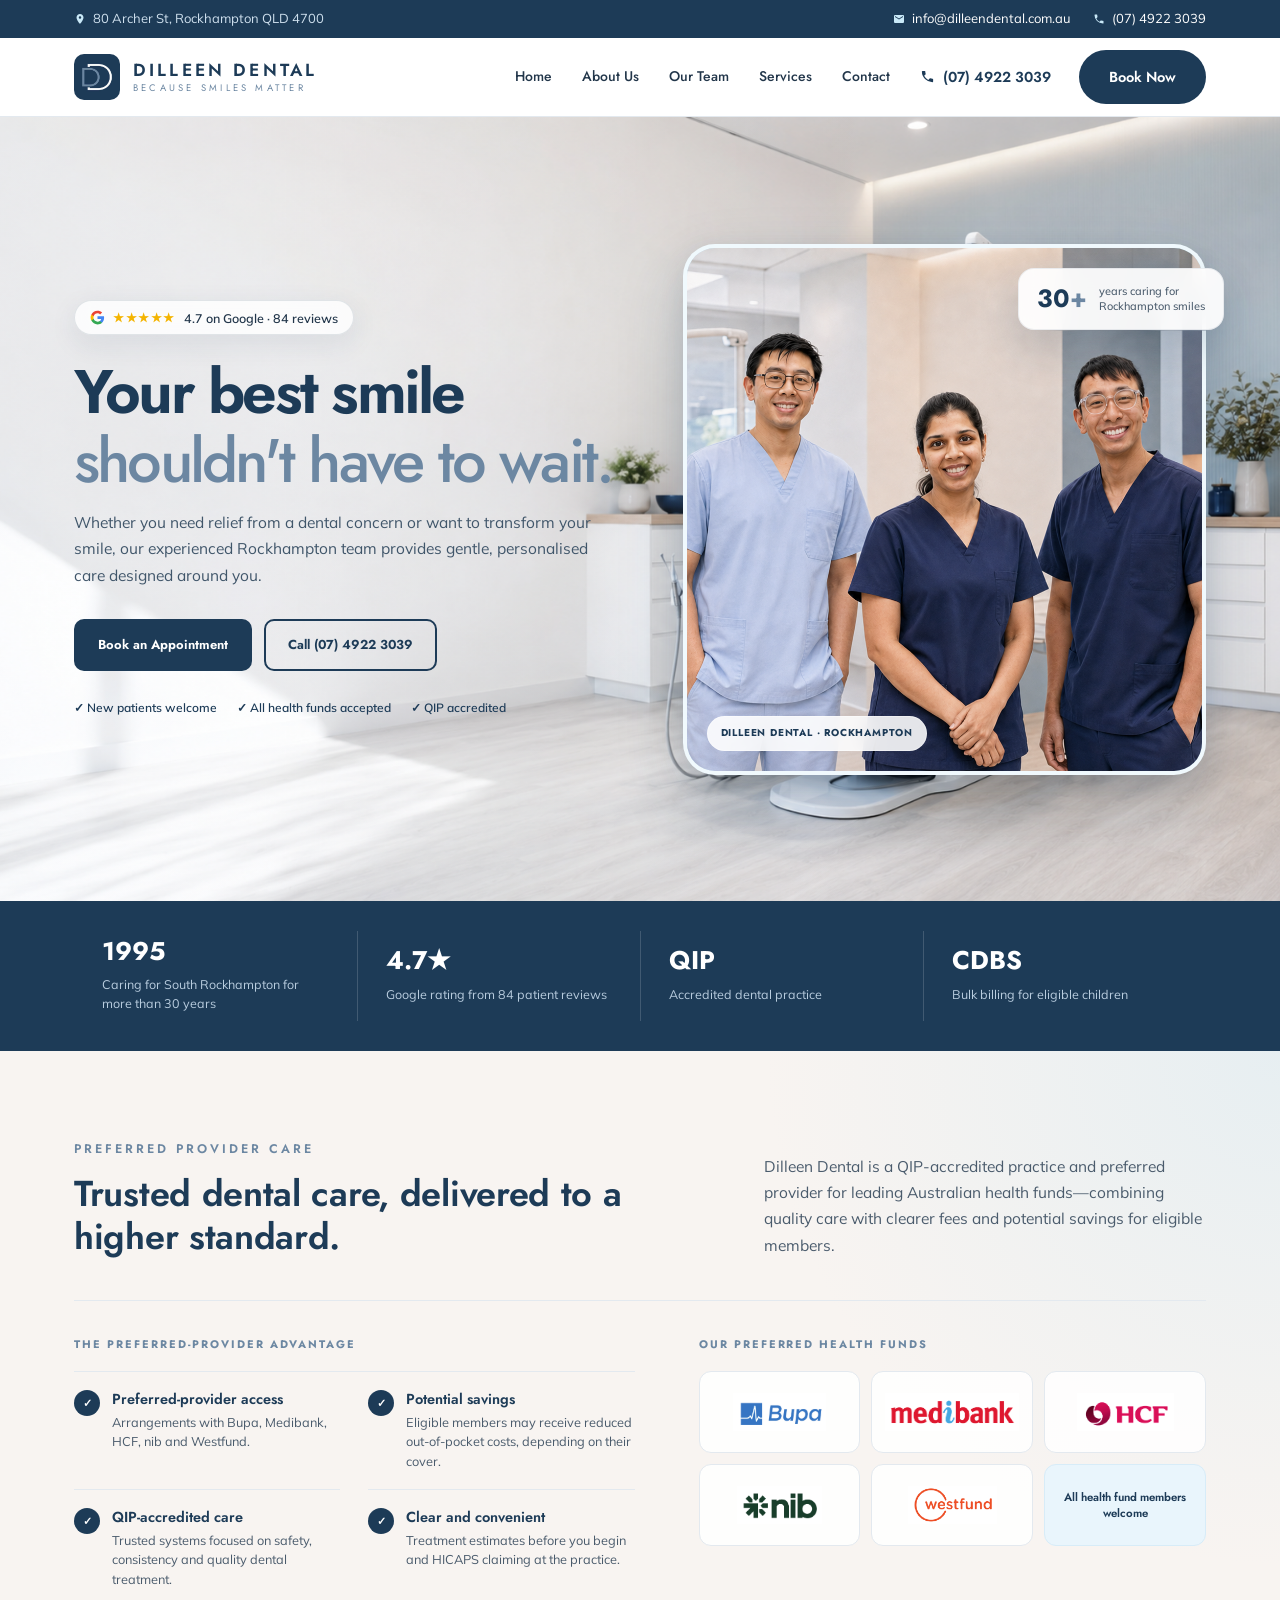
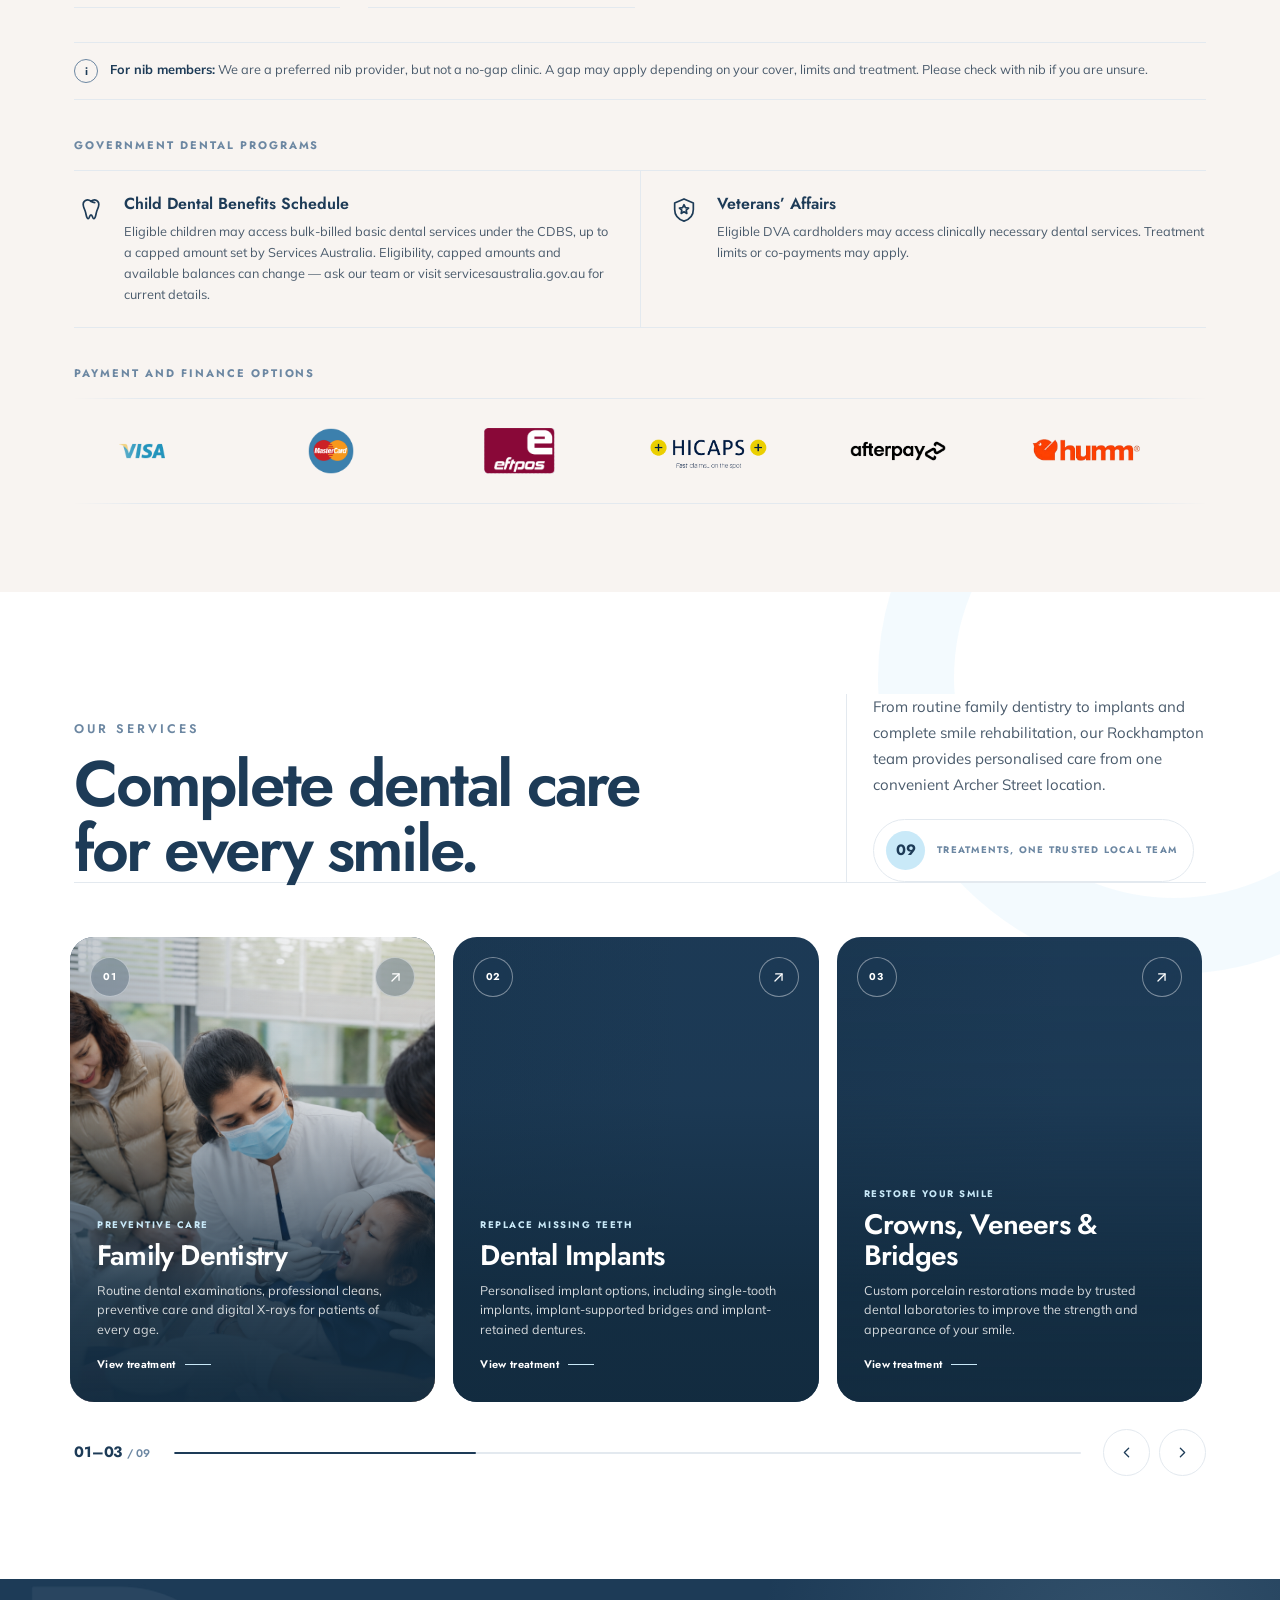
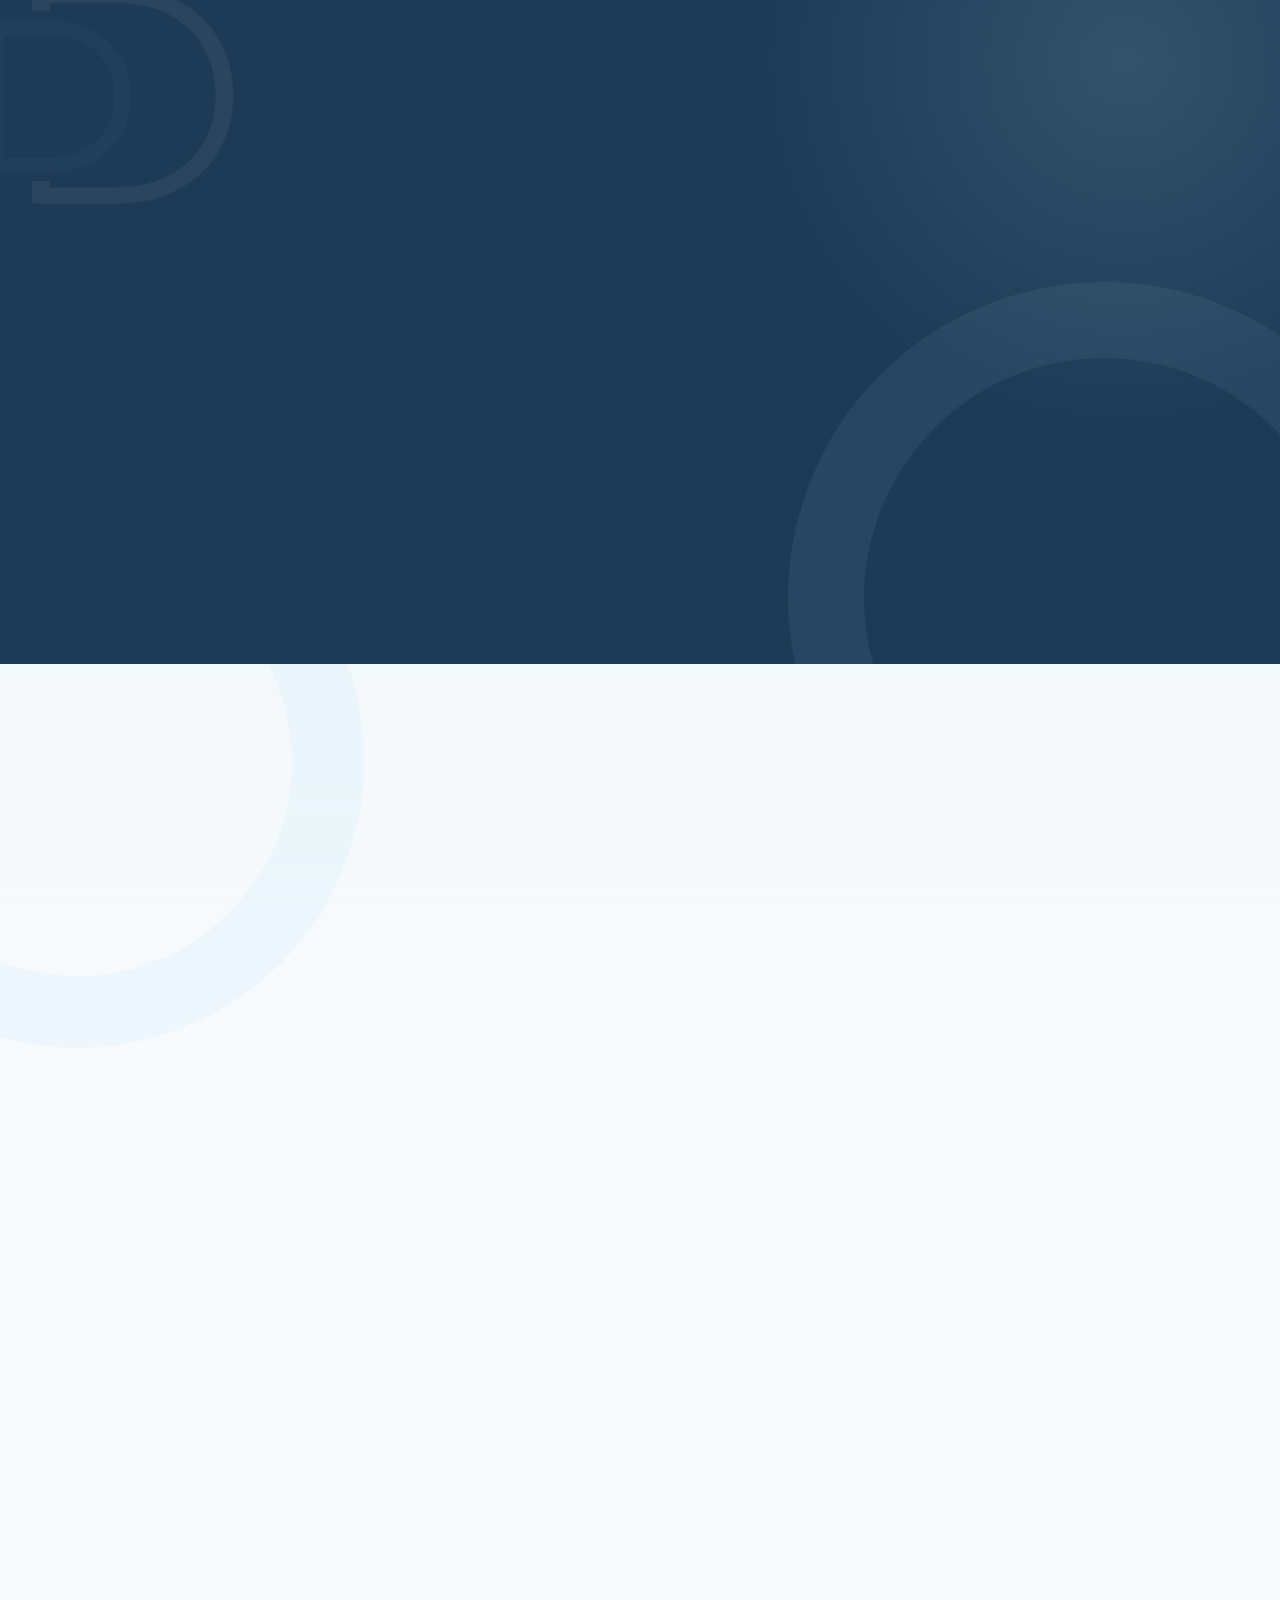
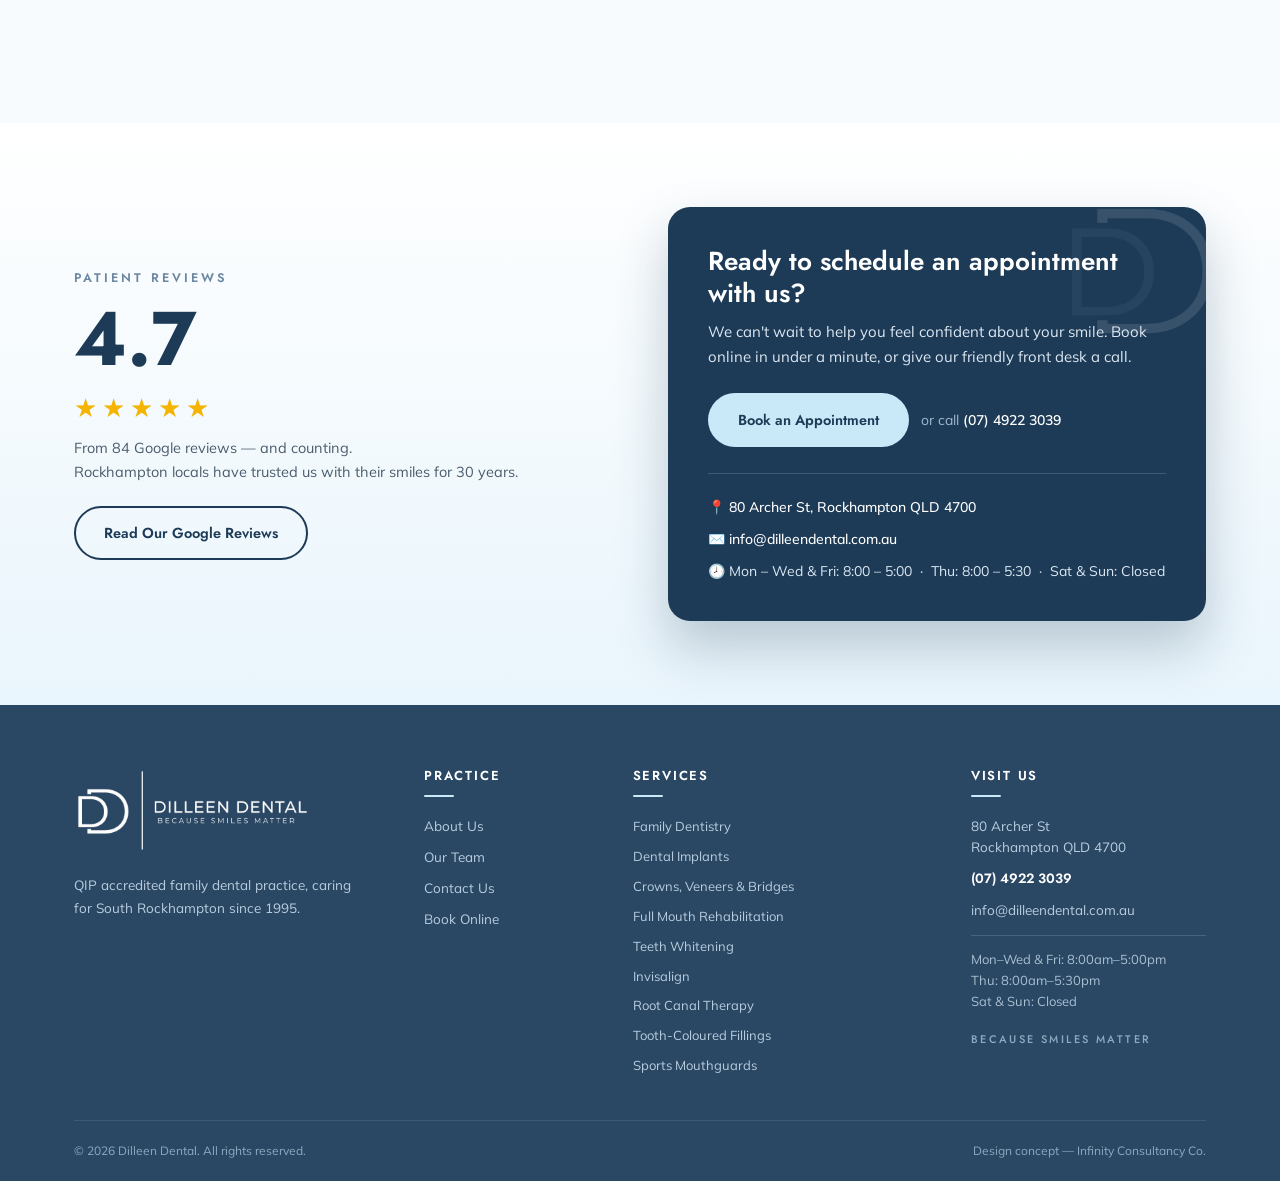
==== commit 159e4f39: "update for seo" ====
--- a/index.html
+++ b/index.html
@@ -3,10 +3,46 @@
   <head>
     <meta charset="UTF-8" />
     <meta name="viewport" content="width=device-width, initial-scale=1.0" />
+    <!-- TEMPORARY — prototype indexing block. This site is being developed on
+         a Vercel preview domain. Remove this tag as LAUNCH CHECKLIST item #1
+         once the production domain (https://dilleendental.com.au) is live.
+         See LAUNCH_CHECKLIST.md. -->
+    <meta name="robots" content="noindex, nofollow" />
     <title>Dilleen Dental — Rockhampton Dentist | Because Smiles Matter</title>
     <meta
       name="description"
       content="Dilleen Dental is a QIP accredited family dental practice caring for South Rockhampton since 1995. General, cosmetic, implant and Invisalign dentistry. Book online or call (07) 4922 3039."
+    />
+    <link rel="canonical" href="https://dilleendental.com.au/" />
+
+    <meta property="og:type" content="website" />
+    <meta property="og:site_name" content="Dilleen Dental" />
+    <meta property="og:locale" content="en_AU" />
+    <meta property="og:url" content="https://dilleendental.com.au/" />
+    <meta
+      property="og:title"
+      content="Dilleen Dental — Rockhampton Dentist | Because Smiles Matter"
+    />
+    <meta
+      property="og:description"
+      content="QIP accredited family dental practice caring for South Rockhampton since 1995. General, cosmetic, implant and Invisalign dentistry."
+    />
+    <meta
+      property="og:image"
+      content="https://dilleendental.com.au/images/blue-long-logo.png"
+    />
+    <meta name="twitter:card" content="summary_large_image" />
+    <meta
+      name="twitter:title"
+      content="Dilleen Dental — Rockhampton Dentist | Because Smiles Matter"
+    />
+    <meta
+      name="twitter:description"
+      content="QIP accredited family dental practice caring for South Rockhampton since 1995. General, cosmetic, implant and Invisalign dentistry."
+    />
+    <meta
+      name="twitter:image"
+      content="https://dilleendental.com.au/images/blue-long-logo.png"
     />
     <link
       rel="icon"
@@ -36,6 +72,53 @@
     <link rel="stylesheet" href="css/contact.css" />
     <link rel="stylesheet" href="css/footer.css" />
     <link rel="stylesheet" href="css/animations.css" />
+
+    <script type="application/ld+json">
+    {
+      "@context": "https://schema.org",
+      "@graph": [
+        {
+          "@type": "Dentist",
+          "@id": "https://dilleendental.com.au/#organization",
+          "name": "Dilleen Dental",
+          "url": "https://dilleendental.com.au/",
+          "logo": "https://dilleendental.com.au/images/blue-long-logo.png",
+          "image": "https://dilleendental.com.au/images/blue-long-logo.png",
+          "telephone": "+61 7 4922 3039",
+          "email": "info@dilleendental.com.au",
+          "address": {
+            "@type": "PostalAddress",
+            "streetAddress": "80 Archer Street",
+            "addressLocality": "Rockhampton",
+            "addressRegion": "QLD",
+            "postalCode": "4700",
+            "addressCountry": "AU"
+          },
+          "openingHoursSpecification": [
+            {
+              "@type": "OpeningHoursSpecification",
+              "dayOfWeek": ["Monday", "Tuesday", "Wednesday", "Friday"],
+              "opens": "08:00",
+              "closes": "17:00"
+            },
+            {
+              "@type": "OpeningHoursSpecification",
+              "dayOfWeek": "Thursday",
+              "opens": "08:00",
+              "closes": "17:30"
+            }
+          ]
+        },
+        {
+          "@type": "WebSite",
+          "@id": "https://dilleendental.com.au/#website",
+          "url": "https://dilleendental.com.au/",
+          "name": "Dilleen Dental",
+          "publisher": { "@id": "https://dilleendental.com.au/#organization" }
+        }
+      ]
+    }
+    </script>
   </head>
   <body>
     <div id="top" class="topbar">
@@ -422,9 +505,11 @@
                 <div class="program-copy">
                   <h3>Child Dental Benefits Schedule</h3>
                   <p>
-                    Eligible children may access up to $1,000 in basic dental
-                    services over two consecutive calendar years. Eligibility and
-                    available balances apply.
+                    Eligible children may access bulk-billed basic dental
+                    services under the CDBS, up to a capped amount set by
+                    Services Australia. Eligibility, capped amounts and
+                    available balances can change — ask our team or visit
+                    servicesaustralia.gov.au for current details.
                   </p>
                 </div>
               </article>
@@ -1268,7 +1353,7 @@
                 ></span
               >
               <span
-                >🕗 Mon – Wed &amp; Fri: 8:30 – 5:00 &nbsp;·&nbsp; Thu: 8:30 –
+                >🕗 Mon – Wed &amp; Fri: 8:00 – 5:00 &nbsp;·&nbsp; Thu: 8:00 –
                 5:30 &nbsp;·&nbsp; Sat &amp; Sun: Closed</span
               >
             </div>
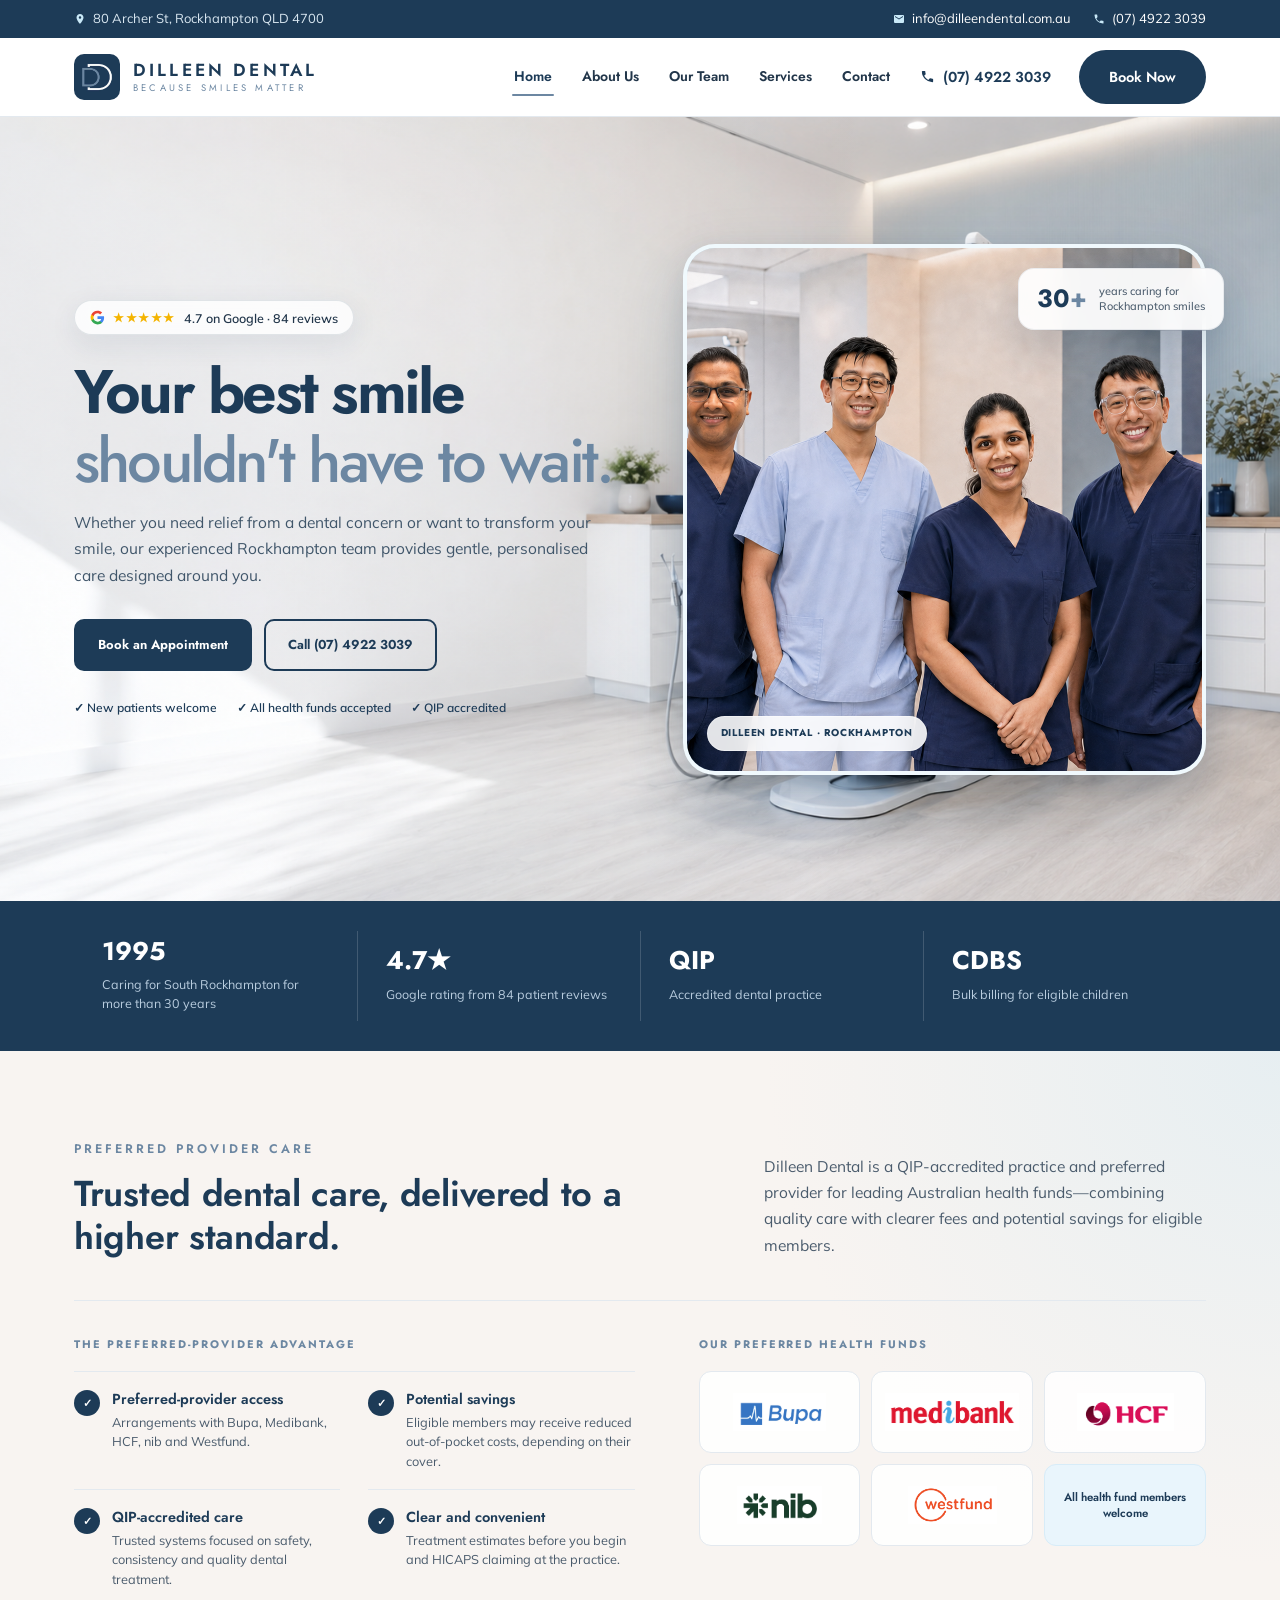
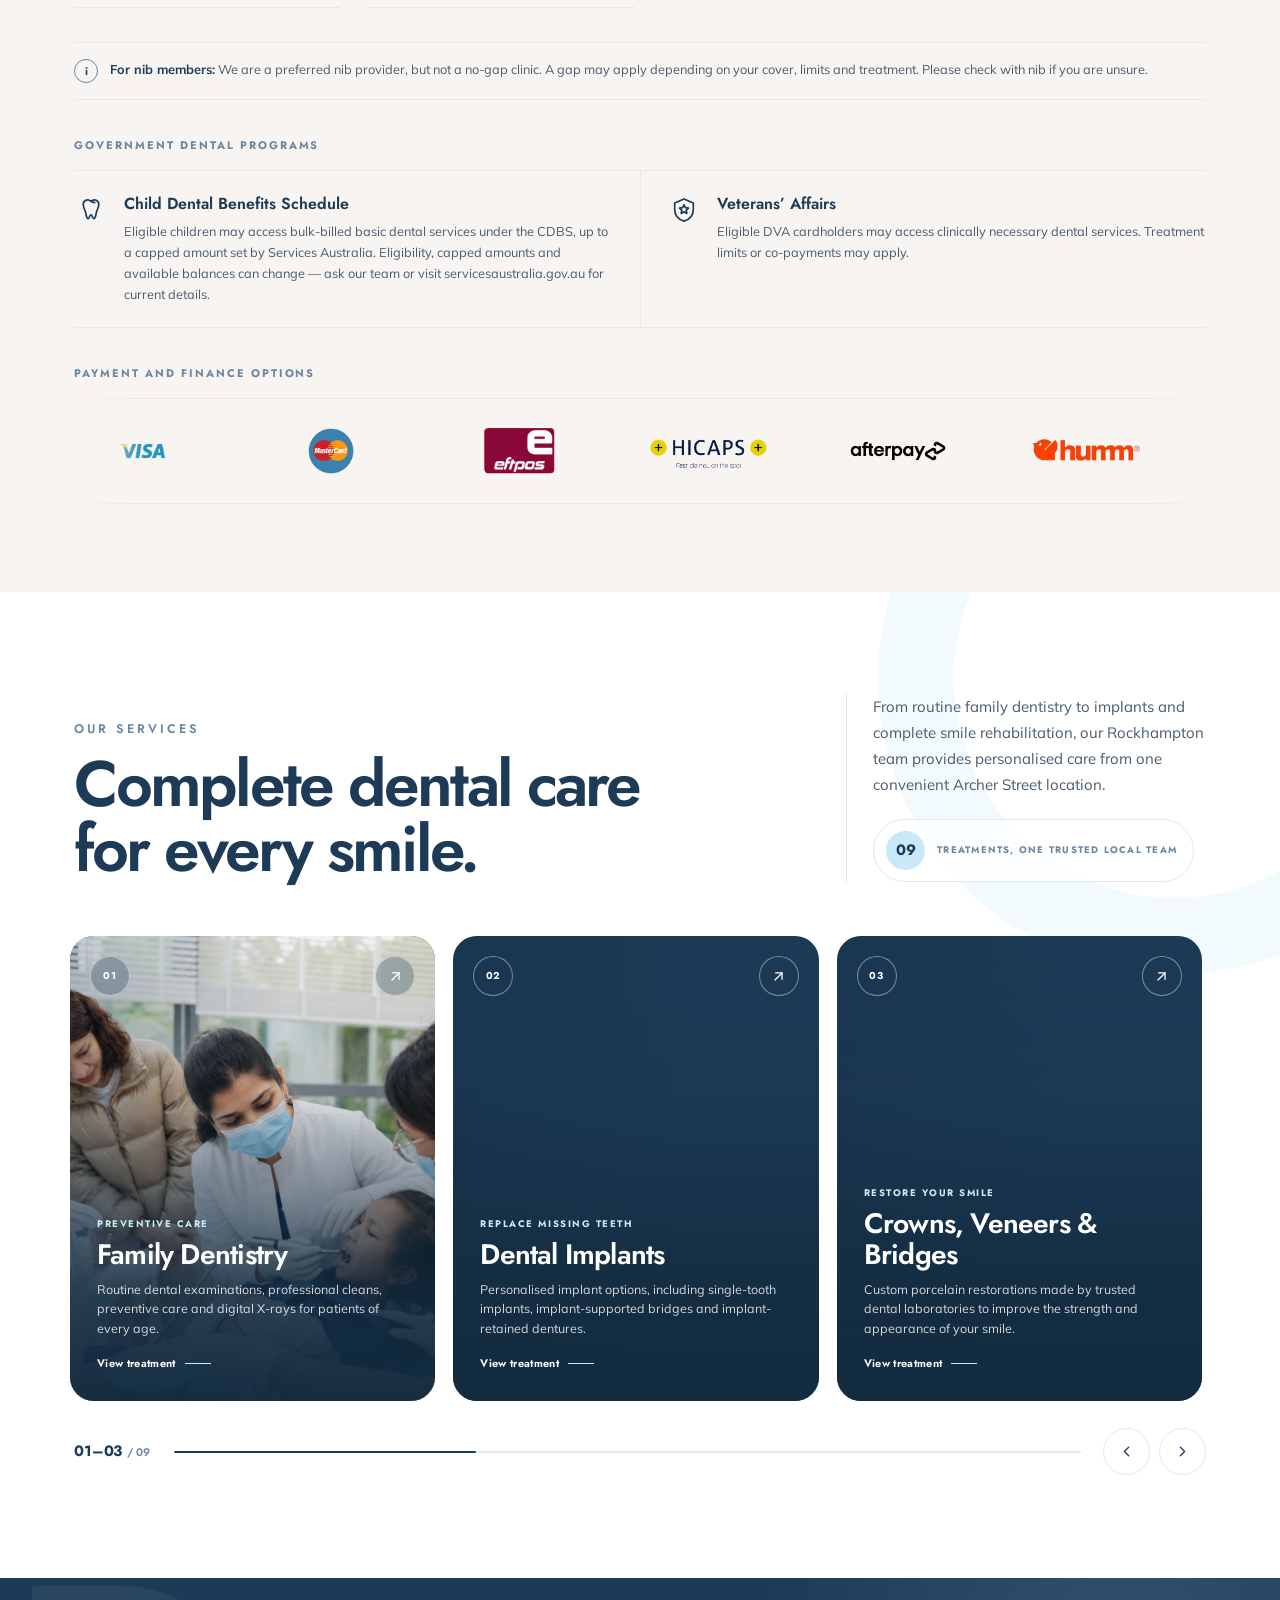
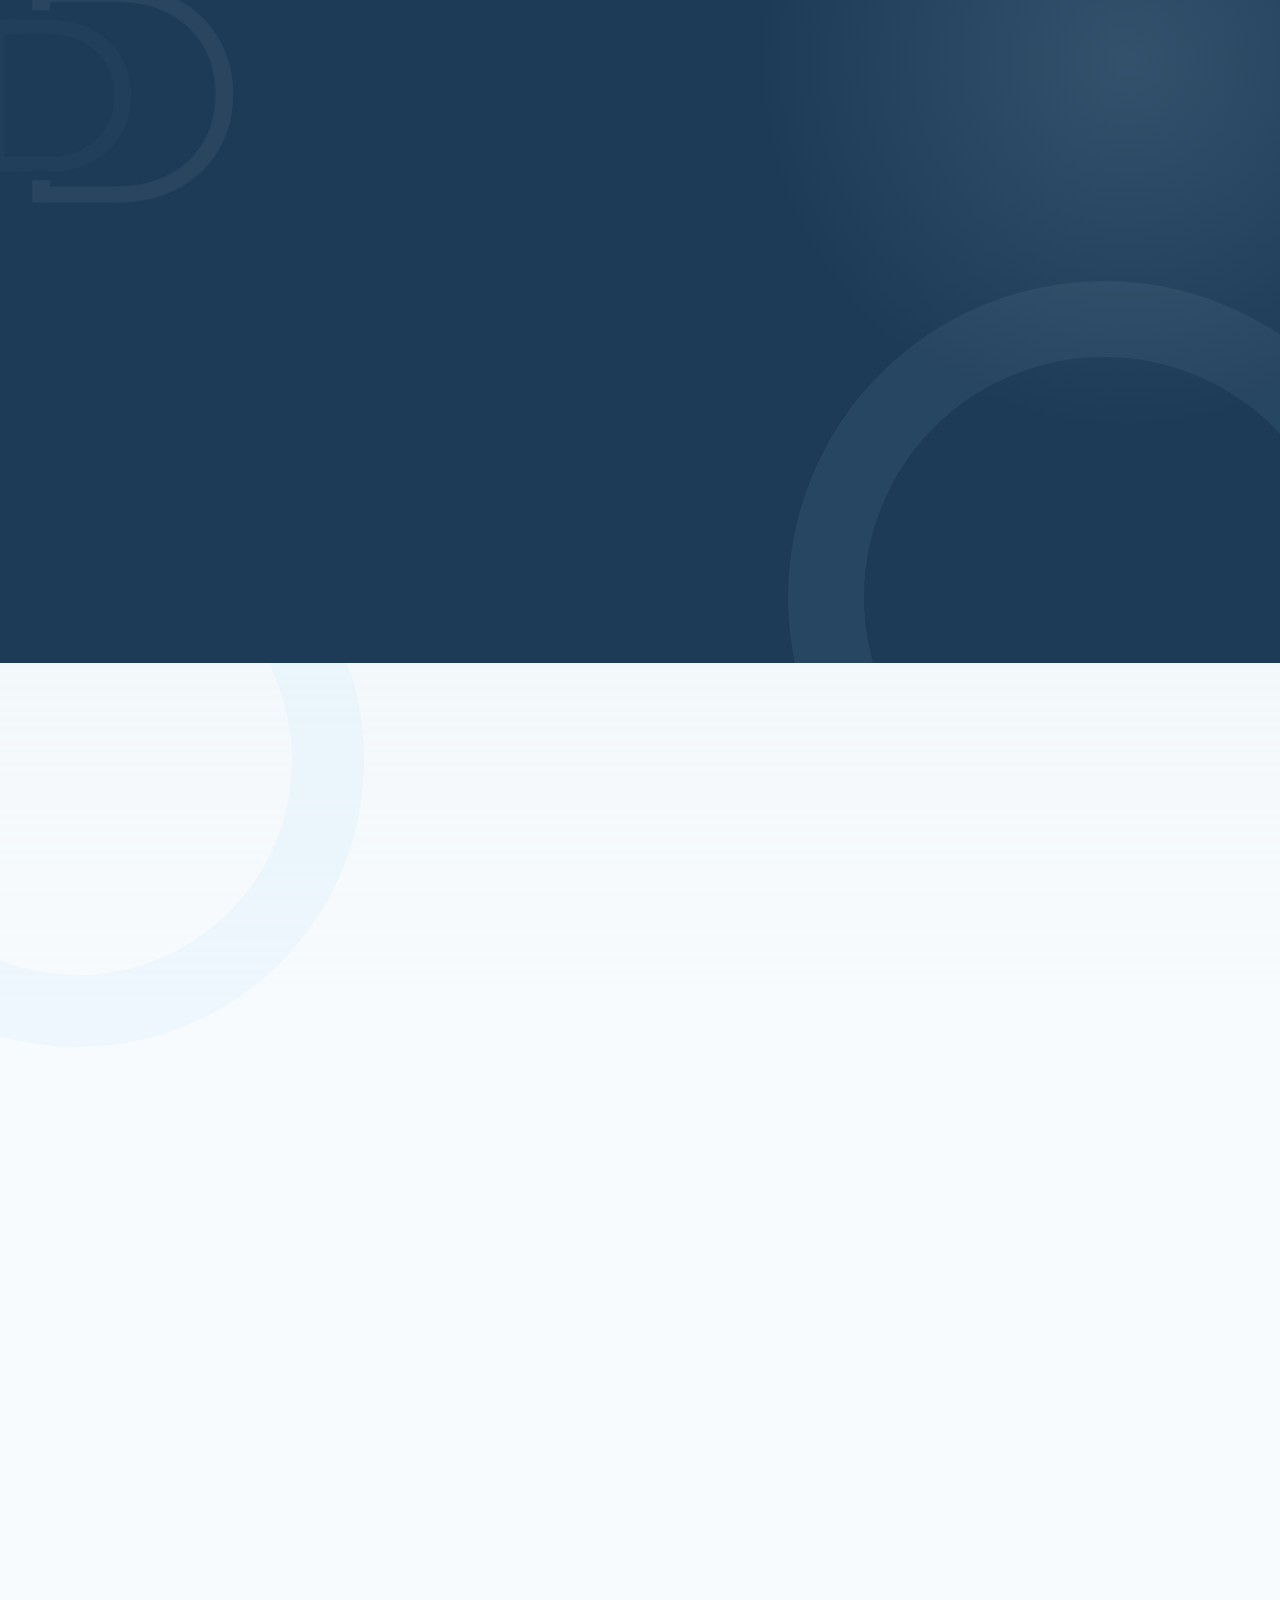
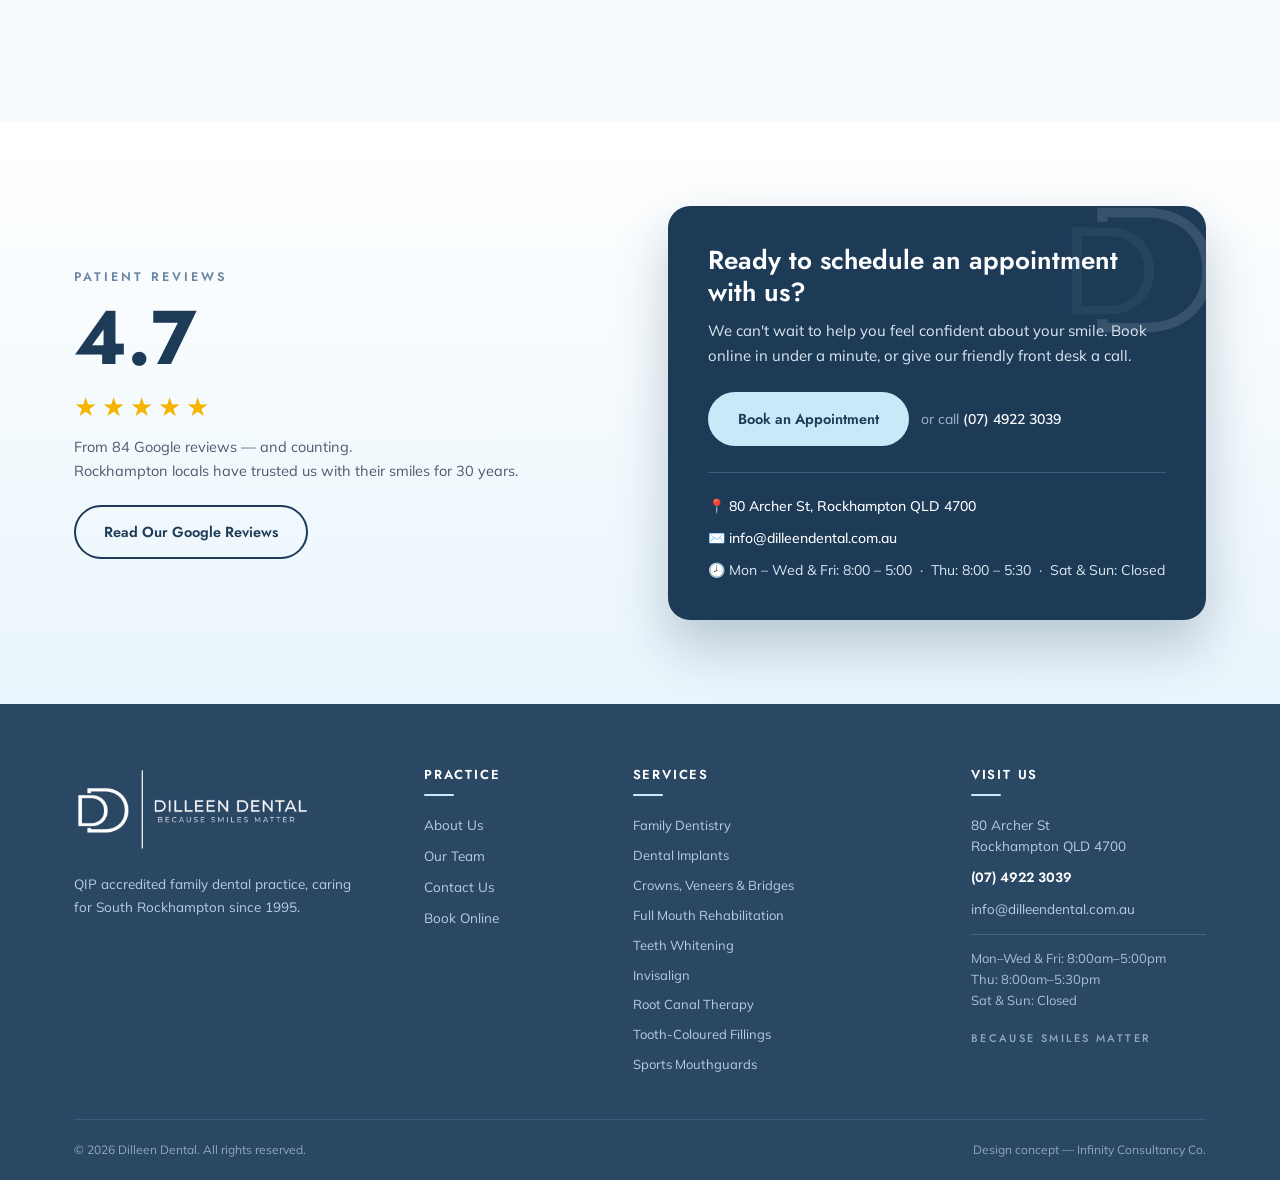
==== commit b037e1c7: "refactor: mobile navbar" ====
--- a/index.html
+++ b/index.html
@@ -62,7 +62,6 @@
     />
 
     <link rel="stylesheet" href="css/base.css" />
-    <link rel="stylesheet" href="css/header.css" />
     <link rel="stylesheet" href="css/hero.css" />
     <link rel="stylesheet" href="css/trust.css" />
     <link rel="stylesheet" href="css/services.css" />
@@ -72,6 +71,7 @@
     <link rel="stylesheet" href="css/contact.css" />
     <link rel="stylesheet" href="css/footer.css" />
     <link rel="stylesheet" href="css/animations.css" />
+    <link rel="stylesheet" href="css/global-header.css" />
 
     <script type="application/ld+json">
     {
@@ -121,24 +121,26 @@
     </script>
   </head>
   <body>
-    <div id="top" class="topbar">
+    <div id="top" class="site-topbar">
       <div class="wrap">
-        <span class="tb-item"
+        <span class="site-topbar__item site-topbar__address"
           ><svg width="12" height="12" viewBox="0 0 24 24" fill="#c9e9f8">
             <path
               d="M12 2C8.1 2 5 5.1 5 9c0 5.2 7 13 7 13s7-7.8 7-13c0-3.9-3.1-7-7-7zm0 9.5A2.5 2.5 0 1 1 12 6.5a2.5 2.5 0 0 1 0 5z"
             /></svg
           >80 Archer St, Rockhampton QLD 4700</span
         >
-        <span class="topbar-contact-group">
-          <a class="tb-item tb-hide" href="mailto:info@dilleendental.com.au"
+        <span class="site-topbar__contacts">
+          <a
+            class="site-topbar__item site-topbar__email"
+            href="mailto:info@dilleendental.com.au"
             ><svg width="12" height="12" viewBox="0 0 24 24" fill="#c9e9f8">
               <path
                 d="M20 4H4a2 2 0 0 0-2 2v12a2 2 0 0 0 2 2h16a2 2 0 0 0 2-2V6a2 2 0 0 0-2-2zm0 4-8 5-8-5V6l8 5 8-5v2z"
               /></svg
             >info@dilleendental.com.au</a
           >
-          <a class="tb-item" href="tel:0749223039"
+          <a class="site-topbar__item" href="tel:0749223039"
             ><svg width="12" height="12" viewBox="0 0 24 24" fill="#c9e9f8">
               <path
                 d="M6.6 10.8a15.5 15.5 0 0 0 6.6 6.6l2.2-2.2a1 1 0 0 1 1-.25 11.4 11.4 0 0 0 3.6.57 1 1 0 0 1 1 1V20a1 1 0 0 1-1 1A17 17 0 0 1 3 4a1 1 0 0 1 1-1h3.5a1 1 0 0 1 1 1 11.4 11.4 0 0 0 .57 3.6 1 1 0 0 1-.25 1z"
@@ -149,35 +151,43 @@
       </div>
     </div>
 
-    <header id="hdr">
-      <div class="wrap nav">
-        <a class="logo" href="#top">
+    <header id="site-header" class="site-header">
+      <div class="wrap site-nav">
+        <a class="site-logo" href="index.html" aria-label="Dilleen Dental home">
           <img
           src="images/blue-logo.png"
             alt="Dilleen Dental monogram"
           />
-          <span class="lt"
+          <span class="site-logo__text"
             ><b>DILLEEN DENTAL</b><span>BECAUSE SMILES MATTER</span></span
           >
         </a>
-        <nav class="main" id="mainnav">
-          <a href="index.html#top">Home</a>
-          <a href="#about">About Us</a>
-          <a href="#team">Our Team</a>
-          <a href="#services">Services</a>
-          <a href="contact-team.html#top">Contact</a>
+        <nav class="site-main-nav" id="site-main-nav" aria-label="Primary navigation">
+          <a href="index.html" aria-current="page">Home</a>
+          <a href="about-us.html">About Us</a>
+          <a href="full-team.html">Our Team</a>
+          <a href="services.html">Services</a>
+          <a href="contact-team.html">Contact</a>
+          <a class="site-main-nav__mobile-book" href="appointment.html">Book Appointment</a>
         </nav>
-        <a class="h-phone" href="tel:0749223039"
+        <a class="site-header-phone" href="tel:0749223039"
           ><svg width="15" height="15" viewBox="0 0 24 24" fill="#1d3b57">
             <path
               d="M6.6 10.8a15.5 15.5 0 0 0 6.6 6.6l2.2-2.2a1 1 0 0 1 1-.25 11.4 11.4 0 0 0 3.6.57 1 1 0 0 1 1 1V20a1 1 0 0 1-1 1A17 17 0 0 1 3 4a1 1 0 0 1 1-1h3.5a1 1 0 0 1 1 1 11.4 11.4 0 0 0 .57 3.6 1 1 0 0 1-.25 1z"
             /></svg
           >(07) 4922 3039</a
         >
-        <a class="btn navy" href="appointment.html#top"
+        <a class="btn navy site-book-button" href="appointment.html"
           >Book Now</a
         >
-        <button class="burger" id="burger" aria-label="Menu">
+        <button
+          class="site-menu-toggle"
+          id="site-menu-toggle"
+          type="button"
+          aria-label="Open navigation menu"
+          aria-controls="site-main-nav"
+          aria-expanded="false"
+        >
           <span></span><span></span><span></span>
         </button>
       </div>
@@ -1474,6 +1484,7 @@
       </div>
     </footer>
 
-      <script src="js/index.js"></script>
+    <script src="js/global-header.js"></script>
+    <script src="js/index.js"></script>
   </body>
 </html>
--- a/css/global-header.css
+++ b/css/global-header.css
@@ -0,0 +1,371 @@
+:root {
+  --topbar-height: 38px;
+  --header-height: 78px;
+  --header-navy: #1d3b57;
+  --header-slate: #6c87a2;
+  --header-sky: #c9e9f8;
+  --header-ink: #22364a;
+  --header-line: #e3e9ef;
+}
+
+/* Shared topbar */
+.site-topbar {
+  min-height: var(--topbar-height);
+  background: var(--header-navy);
+  color: #d9e7f1;
+  font-family: var(--sans, "Mulish", sans-serif);
+  font-size: 13px;
+  line-height: 1.35;
+}
+
+.site-topbar > .wrap {
+  display: flex;
+  align-items: center;
+  justify-content: space-between;
+  min-height: var(--topbar-height);
+  gap: 16px;
+}
+
+.site-topbar__contacts,
+.site-topbar__item {
+  display: inline-flex;
+  align-items: center;
+}
+
+.site-topbar__contacts {
+  flex: 0 0 auto;
+  gap: 22px;
+}
+
+.site-topbar__item {
+  gap: 7px;
+  color: inherit;
+  white-space: nowrap;
+}
+
+.site-topbar a.site-topbar__item {
+  color: #fff;
+  transition: color 0.2s ease;
+}
+
+.site-topbar a.site-topbar__item:hover {
+  color: var(--header-sky);
+}
+
+.site-topbar__item svg {
+  flex: 0 0 auto;
+}
+
+/* Shared site header */
+.site-header {
+  position: sticky;
+  z-index: 1000;
+  top: 0;
+  width: 100%;
+  border-bottom: 1px solid var(--header-line);
+  background: rgba(255, 255, 255, 0.97);
+  box-shadow: none;
+  backdrop-filter: blur(10px);
+  transition: box-shadow 0.2s ease;
+}
+
+.site-header.is-scrolled {
+  box-shadow: 0 8px 28px rgba(29, 59, 87, 0.12);
+}
+
+.site-header .site-nav {
+  display: flex;
+  align-items: center;
+  min-height: var(--header-height);
+  gap: 28px;
+}
+
+.site-header .site-logo {
+  display: inline-flex;
+  align-items: center;
+  flex: 0 0 auto;
+  gap: 13px;
+  margin-right: auto;
+}
+
+.site-header .site-logo img {
+  width: 46px;
+  height: 46px;
+  border-radius: 10px;
+  object-fit: contain;
+}
+
+.site-logo__text {
+  line-height: 1.15;
+}
+
+.site-logo__text b,
+.site-logo__text span {
+  display: block;
+  font-family: var(--head, "Jost", sans-serif);
+}
+
+.site-logo__text b {
+  color: var(--header-navy);
+  font-size: 17.5px;
+  font-weight: 600;
+  letter-spacing: 0.18em;
+}
+
+.site-logo__text span {
+  margin-top: 2px;
+  color: var(--header-slate);
+  font-size: 9.5px;
+  font-weight: 400;
+  letter-spacing: 0.34em;
+}
+
+.site-main-nav {
+  display: flex;
+  align-items: center;
+  gap: 26px;
+  color: var(--header-ink);
+  font-family: var(--head, "Jost", sans-serif);
+  font-size: 14px;
+  font-weight: 600;
+}
+
+.site-main-nav a {
+  position: relative;
+  padding: 8px 2px;
+  color: inherit;
+  white-space: nowrap;
+  transition: color 0.2s ease;
+}
+
+.site-main-nav a::after {
+  position: absolute;
+  right: 100%;
+  bottom: 1px;
+  left: 0;
+  height: 2px;
+  border-radius: 2px;
+  background: var(--header-slate);
+  content: "";
+  transition: right 0.22s ease;
+}
+
+.site-main-nav a:hover,
+.site-main-nav a:focus-visible,
+.site-main-nav a.is-active,
+.site-main-nav a[aria-current="page"] {
+  color: var(--header-navy);
+}
+
+.site-main-nav a:hover::after,
+.site-main-nav a:focus-visible::after,
+.site-main-nav a.is-active::after,
+.site-main-nav a[aria-current="page"]::after {
+  right: 0;
+}
+
+.site-header-phone {
+  display: inline-flex;
+  align-items: center;
+  flex: 0 0 auto;
+  gap: 8px;
+  color: var(--header-navy);
+  font-family: var(--head, "Jost", sans-serif);
+  font-size: 14.5px;
+  font-weight: 600;
+  white-space: nowrap;
+}
+
+.site-header .site-book-button {
+  flex: 0 0 auto;
+}
+
+.site-header .site-book-button[aria-current="page"] {
+  box-shadow: 0 0 0 3px rgba(108, 135, 162, 0.28);
+}
+
+.site-menu-toggle {
+  display: none;
+  width: 44px;
+  height: 44px;
+  padding: 0;
+  border: 0;
+  border-radius: 50%;
+  background: var(--sky-soft, #e9f5fc);
+  cursor: pointer;
+  place-content: center;
+}
+
+.site-menu-toggle span {
+  display: block;
+  width: 22px;
+  height: 2px;
+  margin: 3px 0;
+  border-radius: 3px;
+  background: var(--header-navy);
+  transition:
+    transform 0.2s ease,
+    opacity 0.2s ease;
+}
+
+.site-menu-toggle:focus-visible,
+.site-main-nav a:focus-visible,
+.site-logo:focus-visible,
+.site-header-phone:focus-visible {
+  outline: 3px solid rgba(108, 135, 162, 0.45);
+  outline-offset: 3px;
+}
+
+.site-main-nav__mobile-book {
+  display: none;
+}
+
+@media (max-width: 1020px) {
+  .site-header-phone,
+  .site-main-nav {
+    display: none;
+  }
+
+  .site-menu-toggle {
+    display: grid;
+    flex: 0 0 auto;
+  }
+
+  body.site-menu-open {
+    overflow: hidden;
+  }
+
+  body.site-menu-open .site-main-nav {
+    position: absolute;
+    top: 100%;
+    right: 0;
+    left: 0;
+    display: flex;
+    overflow-y: auto;
+    align-items: stretch;
+    flex-direction: column;
+    gap: 4px;
+    max-height: calc(100svh - var(--header-height));
+    padding: 18px max(24px, calc((100vw - 1180px) / 2));
+    border-bottom: 1px solid var(--header-line);
+    background: #fff;
+    box-shadow: 0 18px 30px rgba(29, 59, 87, 0.14);
+  }
+
+  .site-main-nav a {
+    width: 100%;
+    padding: 12px 14px;
+    border-radius: 10px;
+  }
+
+  .site-main-nav a::after {
+    display: none;
+  }
+
+  .site-main-nav a:hover,
+  .site-main-nav a:focus-visible,
+  .site-main-nav a.is-active,
+  .site-main-nav a[aria-current="page"] {
+    background: var(--sky-soft, #e9f5fc);
+  }
+
+  .site-main-nav__mobile-book {
+    display: inline-flex;
+    align-items: center;
+    justify-content: center;
+    margin-top: 6px;
+    background: var(--header-navy);
+    color: #fff !important;
+  }
+
+  .site-main-nav__mobile-book:hover,
+  .site-main-nav__mobile-book:focus-visible,
+  .site-main-nav__mobile-book.is-active,
+  .site-main-nav__mobile-book[aria-current="page"] {
+    background: #274c70 !important;
+  }
+
+  body.site-menu-open .site-menu-toggle span:nth-child(1) {
+    transform: translateY(5px) rotate(45deg);
+  }
+
+  body.site-menu-open .site-menu-toggle span:nth-child(2) {
+    opacity: 0;
+  }
+
+  body.site-menu-open .site-menu-toggle span:nth-child(3) {
+    transform: translateY(-5px) rotate(-45deg);
+  }
+}
+
+@media (max-width: 700px) {
+  .site-topbar__email {
+    display: none;
+  }
+
+  .site-header .site-book-button {
+    display: none;
+  }
+}
+
+@media (max-width: 560px) {
+  :root {
+    --header-height: 66px;
+  }
+
+  .site-topbar {
+    font-size: 11.5px;
+  }
+
+  .site-topbar > .wrap {
+    gap: 10px;
+    padding-inline: 16px;
+  }
+
+  .site-topbar__contacts {
+    gap: 10px;
+  }
+
+  .site-header .site-nav {
+    min-height: var(--header-height);
+    gap: 12px;
+  }
+
+  .site-header .site-logo img {
+    width: 40px;
+    height: 40px;
+  }
+
+  .site-logo__text b {
+    font-size: 14.5px;
+    letter-spacing: 0.12em;
+  }
+
+  .site-logo__text span {
+    display: none;
+  }
+
+  body.site-menu-open .site-main-nav {
+    max-height: calc(100svh - var(--header-height));
+  }
+}
+
+@media (max-width: 390px) {
+  .site-topbar__address {
+    overflow: hidden;
+    max-width: 58vw;
+    text-overflow: ellipsis;
+  }
+
+  .site-logo__text b {
+    font-size: 13px;
+  }
+}
+
+@media (prefers-reduced-motion: reduce) {
+  .site-header,
+  .site-main-nav a::after,
+  .site-menu-toggle span {
+    transition: none;
+  }
+}
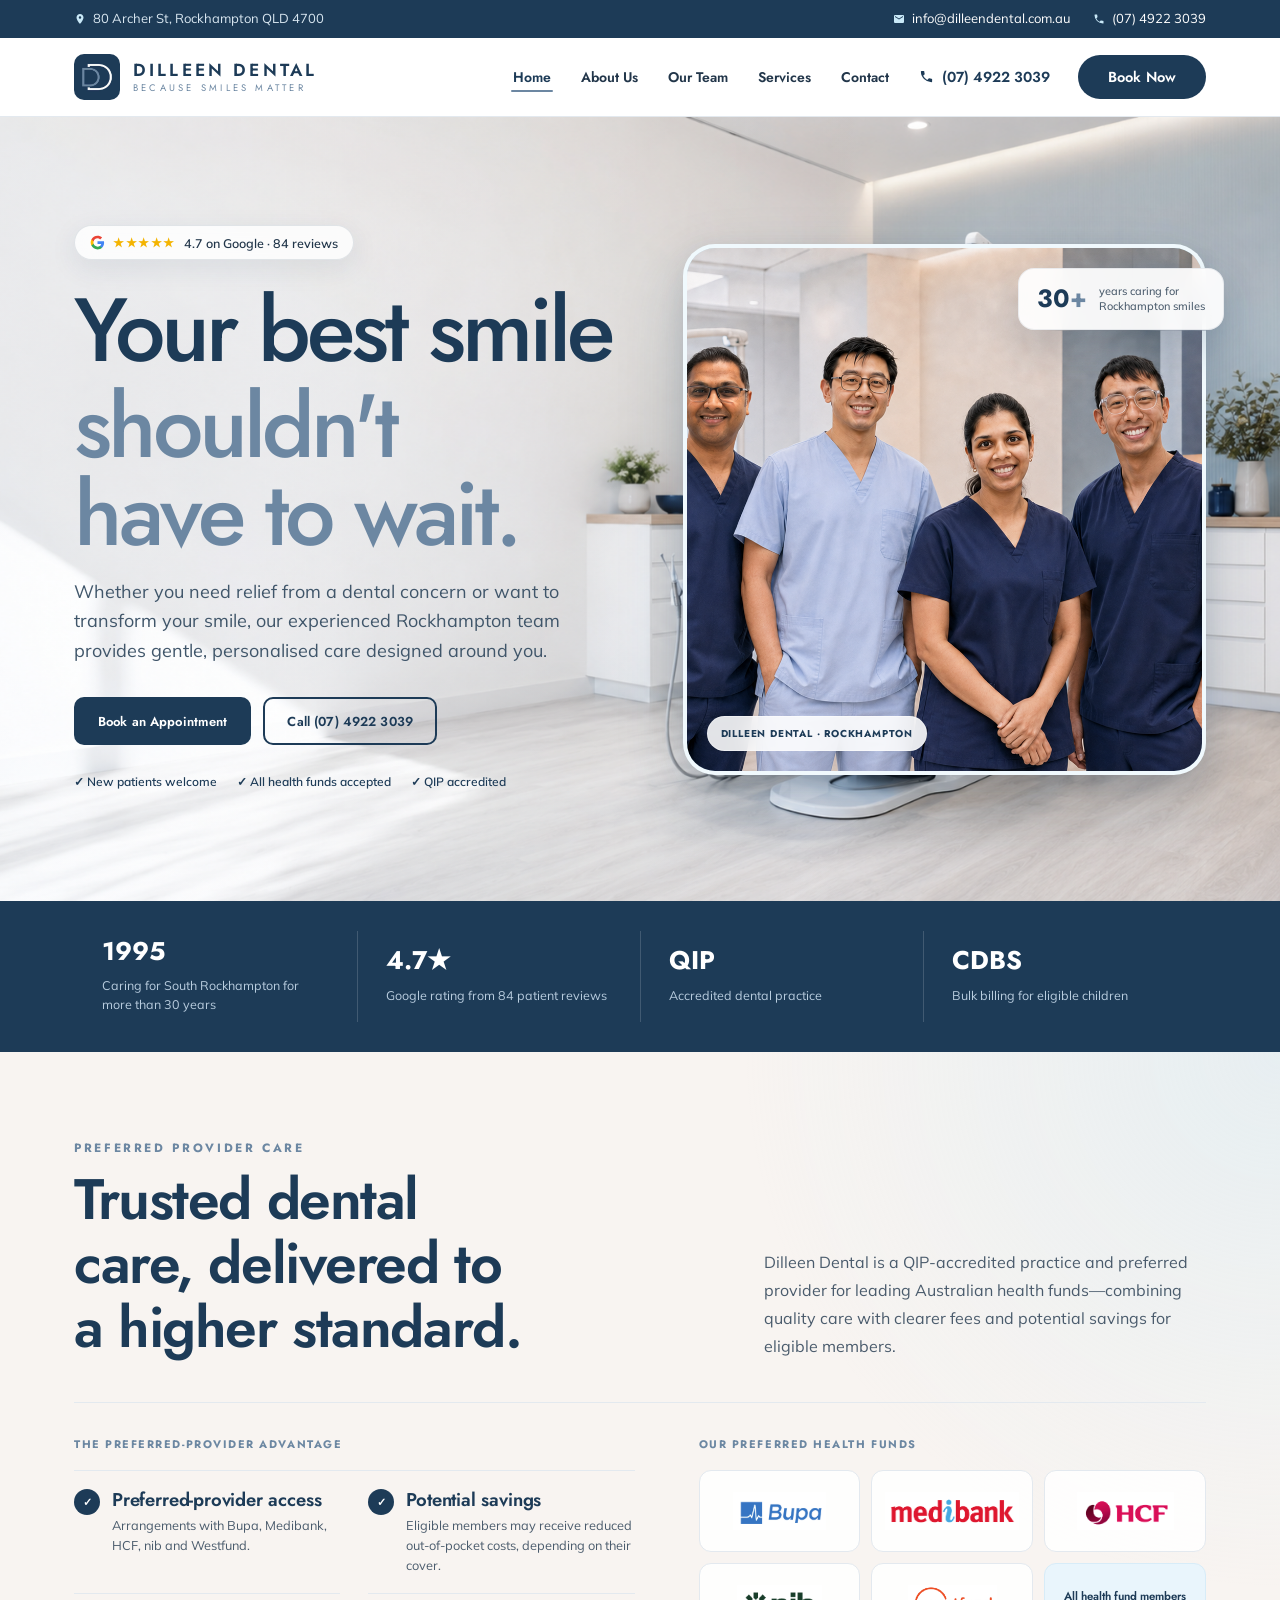
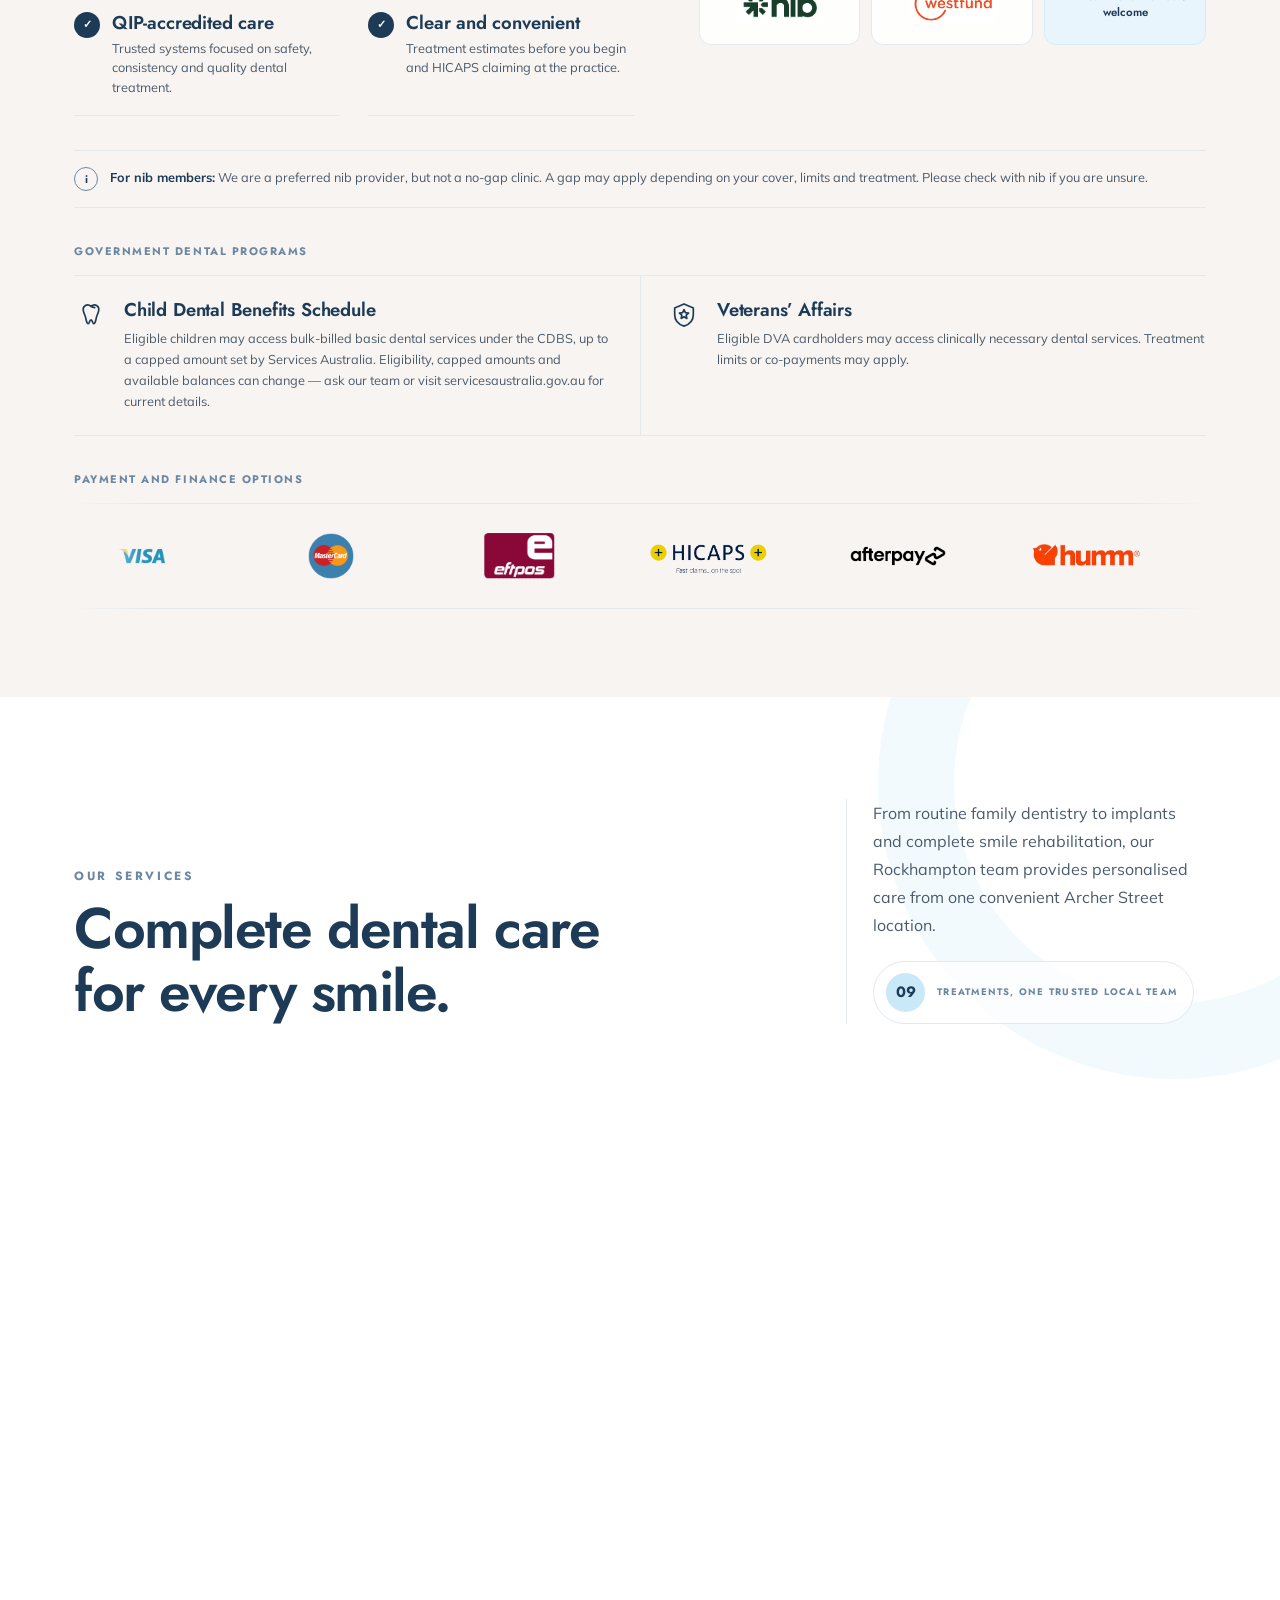
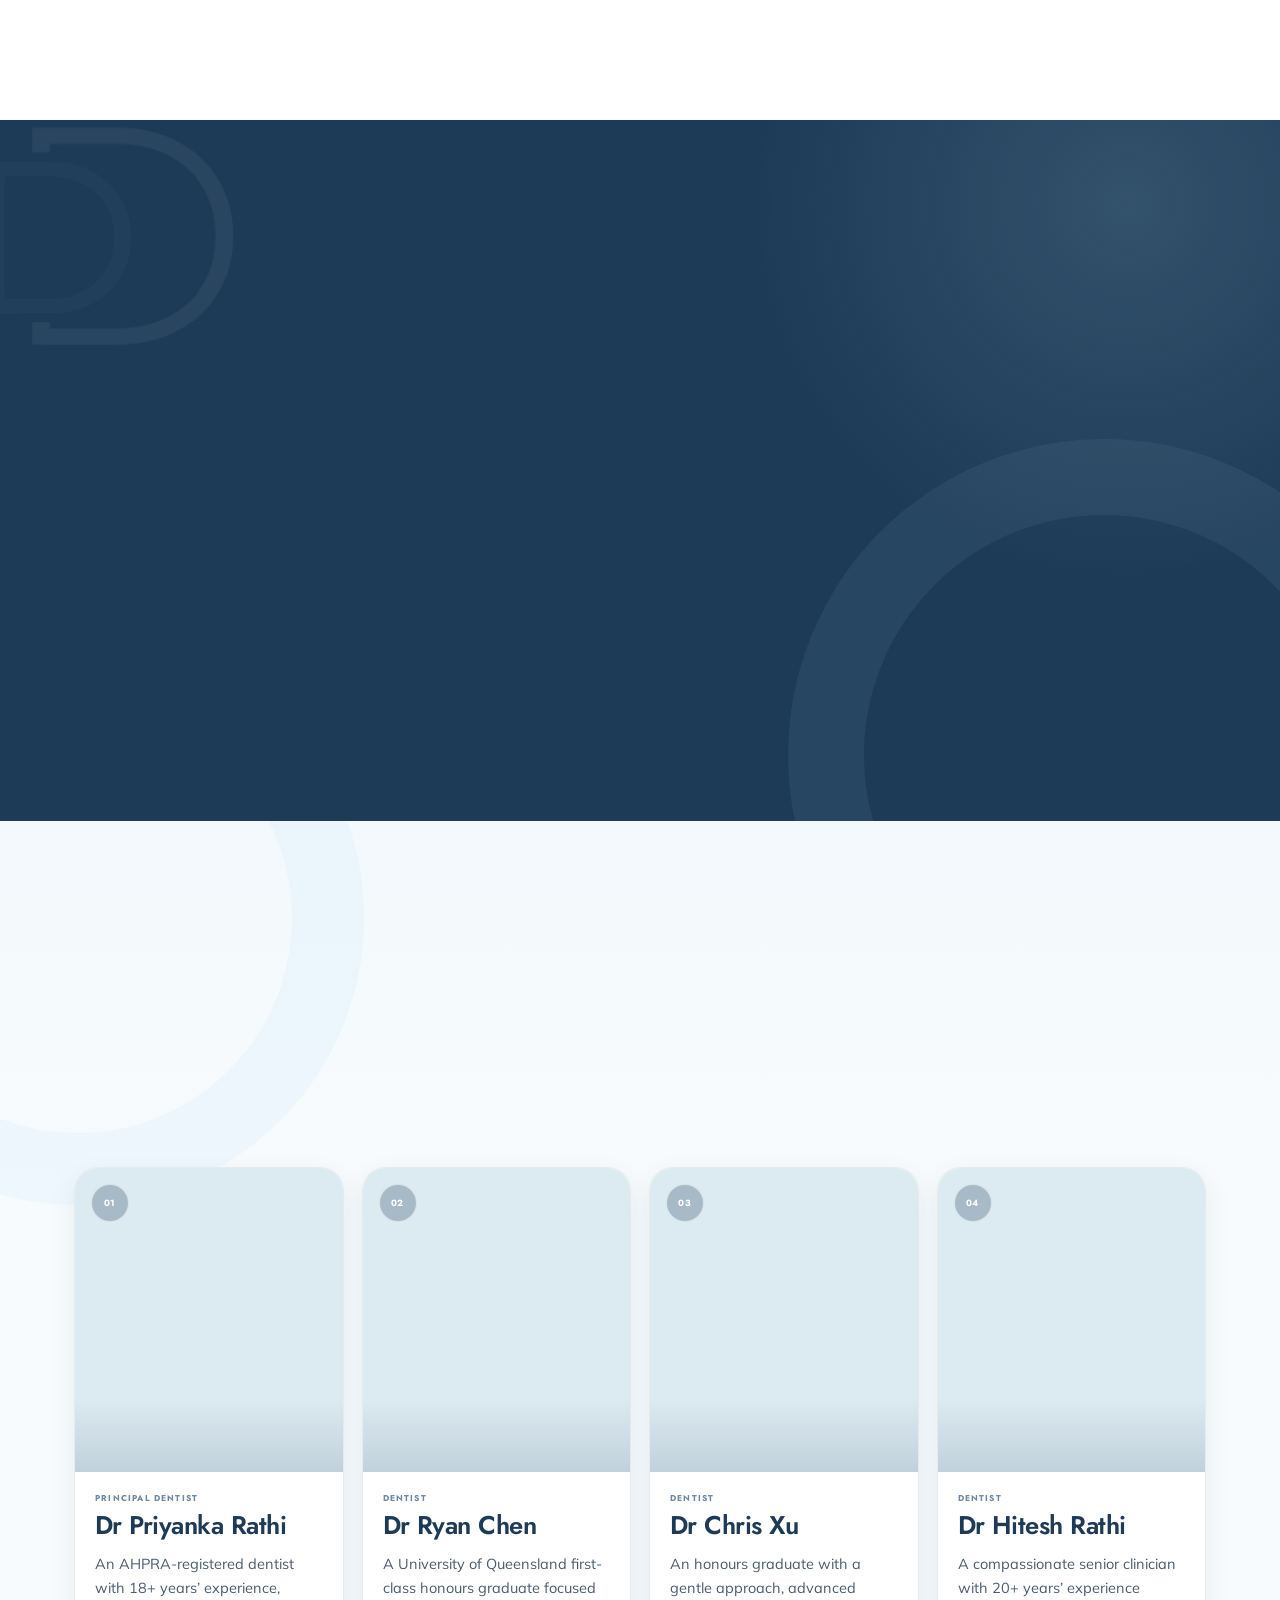
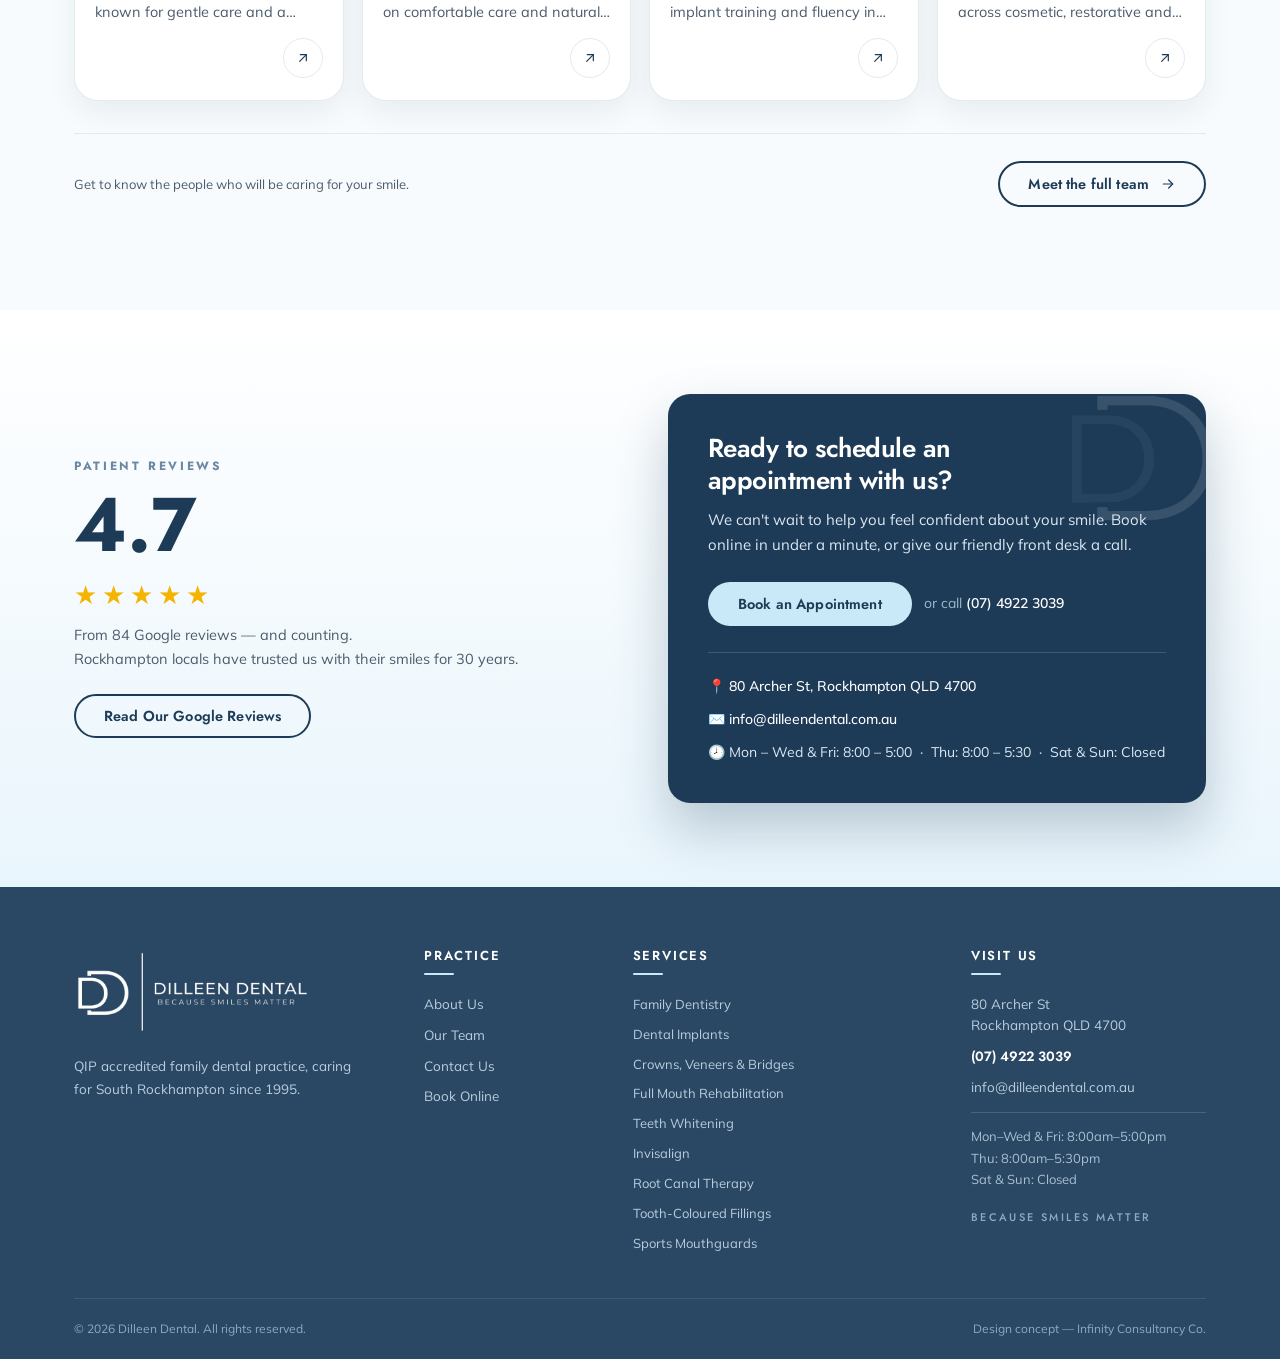
==== commit ed47c040: "fix: typography among pages" ====
--- a/index.html
+++ b/index.html
@@ -48,16 +48,10 @@
       rel="icon"
       href="images/blue-logo.png"
     />
-    <link rel="preconnect" href="https://fonts.googleapis.com/" />
-    <link
-      href="https://fonts.googleapis.com/css2?family=Poppins:wght@300;400;500;600;700&amp;display=swap"
-      rel="stylesheet"
-    />
-
     <link rel="preconnect" href="https://fonts.googleapis.com" />
     <link rel="preconnect" href="https://fonts.gstatic.com" crossorigin />
     <link
-      href="https://fonts.googleapis.com/css2?family=Jost:wght@400;500;600&family=Mulish:wght@400;500;600;700&display=swap"
+      href="https://fonts.googleapis.com/css2?family=Jost:wght@400;500;600;700&family=Mulish:wght@400;500;600;700&display=swap"
       rel="stylesheet"
     />
 
@@ -72,6 +66,7 @@
     <link rel="stylesheet" href="css/footer.css" />
     <link rel="stylesheet" href="css/animations.css" />
     <link rel="stylesheet" href="css/global-header.css" />
+    <link rel="stylesheet" href="css/global-typography.css" />
 
     <script type="application/ld+json">
     {
--- a/css/global-typography.css
+++ b/css/global-typography.css
@@ -0,0 +1,306 @@
+:root {
+  --type-display-size: clamp(54px, 7vw, 92px);
+  --type-section-size: clamp(35px, 4.7vw, 57px);
+  --type-feature-size: clamp(31px, 4vw, 47px);
+  --type-profile-size: clamp(29px, 3.6vw, 44px);
+  --type-service-card-size: clamp(21px, 2vw, 26px);
+  --type-card-size: 19px;
+  --type-body-size: 16px;
+  --type-small-size: 14px;
+}
+
+/*
+  Global Dilleen Dental typography system.
+  The visual hierarchy follows the Our Team page: Jost for display text,
+  Mulish for readable body copy, medium display titles and strong section titles.
+*/
+html {
+  font-size: 100%;
+  text-size-adjust: 100%;
+}
+
+body {
+  color: var(--body, #4a5b6c);
+  font-family: var(--body-font, "Mulish", sans-serif);
+  font-size: var(--type-body-size);
+  font-weight: 400;
+  letter-spacing: 0;
+  line-height: 1.7;
+  text-rendering: optimizeLegibility;
+}
+
+body :is(h1, h2, h3, h4, h5, h6) {
+  font-family: var(--head, "Jost", sans-serif);
+  text-wrap: balance;
+}
+
+/* Page titles — shared by Home, About, Services, Team, Contact and Booking. */
+main h1 {
+  font-family: var(--head, "Jost", sans-serif) !important;
+  font-size: var(--type-display-size) !important;
+  font-weight: 500 !important;
+  letter-spacing: -0.045em !important;
+  line-height: 0.98 !important;
+}
+
+main h1 em {
+  font-family: inherit !important;
+  font-style: normal !important;
+  font-weight: inherit !important;
+}
+
+/* Primary section titles — based on the Our Team section heading scale. */
+main h2:not(.visually-hidden) {
+  font-family: var(--head, "Jost", sans-serif) !important;
+  font-size: var(--type-section-size) !important;
+  font-weight: 600 !important;
+  letter-spacing: -0.025em !important;
+  line-height: 1.12 !important;
+}
+
+/* Feature and call-to-action headings use one shared secondary scale. */
+main :is(
+    .services-bottom-cta,
+    .full-team-cta,
+    .visit,
+    .about-staff__content,
+    .booking-success
+  ) h2 {
+  font-size: var(--type-feature-size) !important;
+  font-weight: 600 !important;
+  letter-spacing: -0.025em !important;
+  line-height: 1.12 !important;
+}
+
+/* Compact headings that sit inside sidebars or small information cards. */
+main :is(
+    .service-sidebar__navigation,
+    .service-help-card,
+    .booking-aside__card
+  ) h2 {
+  font-size: clamp(24px, 2.6vw, 28px) !important;
+  font-weight: 600 !important;
+  letter-spacing: -0.02em !important;
+  line-height: 1.2 !important;
+}
+
+/* Standard content and card titles. */
+main h3 {
+  font-family: var(--head, "Jost", sans-serif) !important;
+  font-size: var(--type-card-size) !important;
+  font-weight: 600 !important;
+  letter-spacing: -0.012em !important;
+  line-height: 1.25 !important;
+}
+
+main :is(.svc, .service-card) h3 {
+  font-size: var(--type-service-card-size) !important;
+  font-weight: 600 !important;
+  letter-spacing: -0.02em !important;
+  line-height: 1.15 !important;
+}
+
+main :is(.tm__heading, .about-team__content) h3 {
+  font-size: clamp(22px, 2vw, 27px) !important;
+  font-weight: 600 !important;
+  letter-spacing: -0.02em !important;
+  line-height: 1.18 !important;
+}
+
+main .doctor-profile__header h3 {
+  font-size: var(--type-profile-size) !important;
+  font-weight: 500 !important;
+  letter-spacing: -0.025em !important;
+  line-height: 1.08 !important;
+}
+
+main :is(
+    .benefit-item,
+    .program-item,
+    .service-benefit-card,
+    .service-process__item,
+    .smile-case,
+    .field-group__heading
+  ) h3 {
+  font-size: 18.5px !important;
+  font-weight: 600 !important;
+  letter-spacing: -0.01em !important;
+  line-height: 1.3 !important;
+}
+
+main .approach-item h3 {
+  font-size: 19px !important;
+}
+
+main .appt-card h3 {
+  font-size: 26px !important;
+  font-weight: 600 !important;
+  letter-spacing: -0.02em !important;
+  line-height: 1.25 !important;
+}
+
+main h4 {
+  font-family: var(--head, "Jost", sans-serif) !important;
+  font-size: 16px !important;
+  font-weight: 600 !important;
+  letter-spacing: -0.005em !important;
+  line-height: 1.3 !important;
+}
+
+/* Body copy and supporting text. */
+main :is(p, li, dd) {
+  font-family: var(--body-font, "Mulish", sans-serif);
+}
+
+main p {
+  font-weight: 400;
+  letter-spacing: 0;
+  line-height: 1.7;
+}
+
+main :is(
+    .hero .sub,
+    .page-hero__description,
+    .contact-hero__inner > div > p:not(.contact-eyebrow),
+    .appointment-intro__content > div:first-child > p:last-child
+  ) {
+  font-size: 18px !important;
+  font-weight: 400 !important;
+  letter-spacing: 0 !important;
+  line-height: 1.65 !important;
+}
+
+main :is(.lead, .about-copy__lead, .doctor-profile__lead, .booking-step__lead) {
+  font-size: 18px !important;
+  font-weight: 500 !important;
+  letter-spacing: -0.005em !important;
+  line-height: 1.65 !important;
+}
+
+main :is(
+    .secsub,
+    .team-overview__heading > p,
+    .team-profiles__summary,
+    .smile-gallery__heading > p,
+    .services-index__heading > p,
+    .section-heading > p
+  ) {
+  font-size: 16px !important;
+  font-weight: 400 !important;
+  letter-spacing: 0 !important;
+  line-height: 1.75 !important;
+}
+
+main :is(
+    .svc,
+    .service-card,
+    .value,
+    .tm,
+    .smile-case,
+    .approach-item,
+    .service-benefit-card,
+    .service-process__item
+  ) p {
+  font-size: 14.5px !important;
+  font-weight: 400 !important;
+  letter-spacing: 0 !important;
+  line-height: 1.65 !important;
+}
+
+main .doctor-profile__bio p {
+  font-size: 15px !important;
+  font-weight: 400 !important;
+  line-height: 1.72 !important;
+}
+
+/* Eyebrows and labels share one uppercase treatment on every page. */
+main :is(.kicker, .eyebrow, .ft-eyebrow, .services-eyebrow, [class*="eyebrow"]) {
+  font-family: var(--head, "Jost", sans-serif) !important;
+  font-size: 12px !important;
+  font-weight: 700 !important;
+  letter-spacing: 0.22em !important;
+  line-height: 1.4 !important;
+  text-transform: uppercase !important;
+}
+
+main :is(
+    .service-card__label,
+    .provider-label,
+    .doctor-profile__role,
+    .service-help-card__label,
+    .badge2__eyebrow
+  ) {
+  font-family: var(--head, "Jost", sans-serif) !important;
+  font-size: 11px !important;
+  font-weight: 700 !important;
+  letter-spacing: 0.14em !important;
+  line-height: 1.4 !important;
+  text-transform: uppercase !important;
+}
+
+/* Controls and action text use the same Jost weight and spacing. */
+body :is(button, input, textarea, select) {
+  font-family: inherit;
+}
+
+body :is(
+    .btn,
+    .ft-button,
+    .sp-button,
+    .page-hero__button,
+    .site-book-button,
+    .form-submit
+  ) {
+  font-family: var(--head, "Jost", sans-serif) !important;
+  font-size: 14.5px;
+  font-weight: 600 !important;
+  letter-spacing: 0.01em !important;
+  line-height: 1 !important;
+}
+
+.site-main-nav {
+  font-family: var(--head, "Jost", sans-serif) !important;
+  font-size: 14px !important;
+  font-weight: 600 !important;
+  letter-spacing: 0 !important;
+  line-height: 1.2 !important;
+}
+
+footer {
+  font-family: var(--body-font, "Mulish", sans-serif);
+}
+
+footer h4 {
+  font-family: var(--head, "Jost", sans-serif);
+  font-size: 13px;
+  font-weight: 600;
+  letter-spacing: 0.14em;
+  line-height: 1.4;
+  text-transform: uppercase;
+}
+
+@media (max-width: 560px) {
+  :root {
+    --type-display-size: 53px;
+    --type-section-size: 35px;
+    --type-feature-size: 31px;
+    --type-profile-size: 30px;
+    --type-service-card-size: 22px;
+  }
+
+  main :is(
+      .hero .sub,
+      .page-hero__description,
+      .contact-hero__inner > div > p:not(.contact-eyebrow),
+      .appointment-intro__content > div:first-child > p:last-child
+    ) {
+    font-size: 16px !important;
+  }
+}
+
+@media (max-width: 390px) {
+  :root {
+    --type-display-size: 49px;
+    --type-section-size: 34px;
+  }
+}
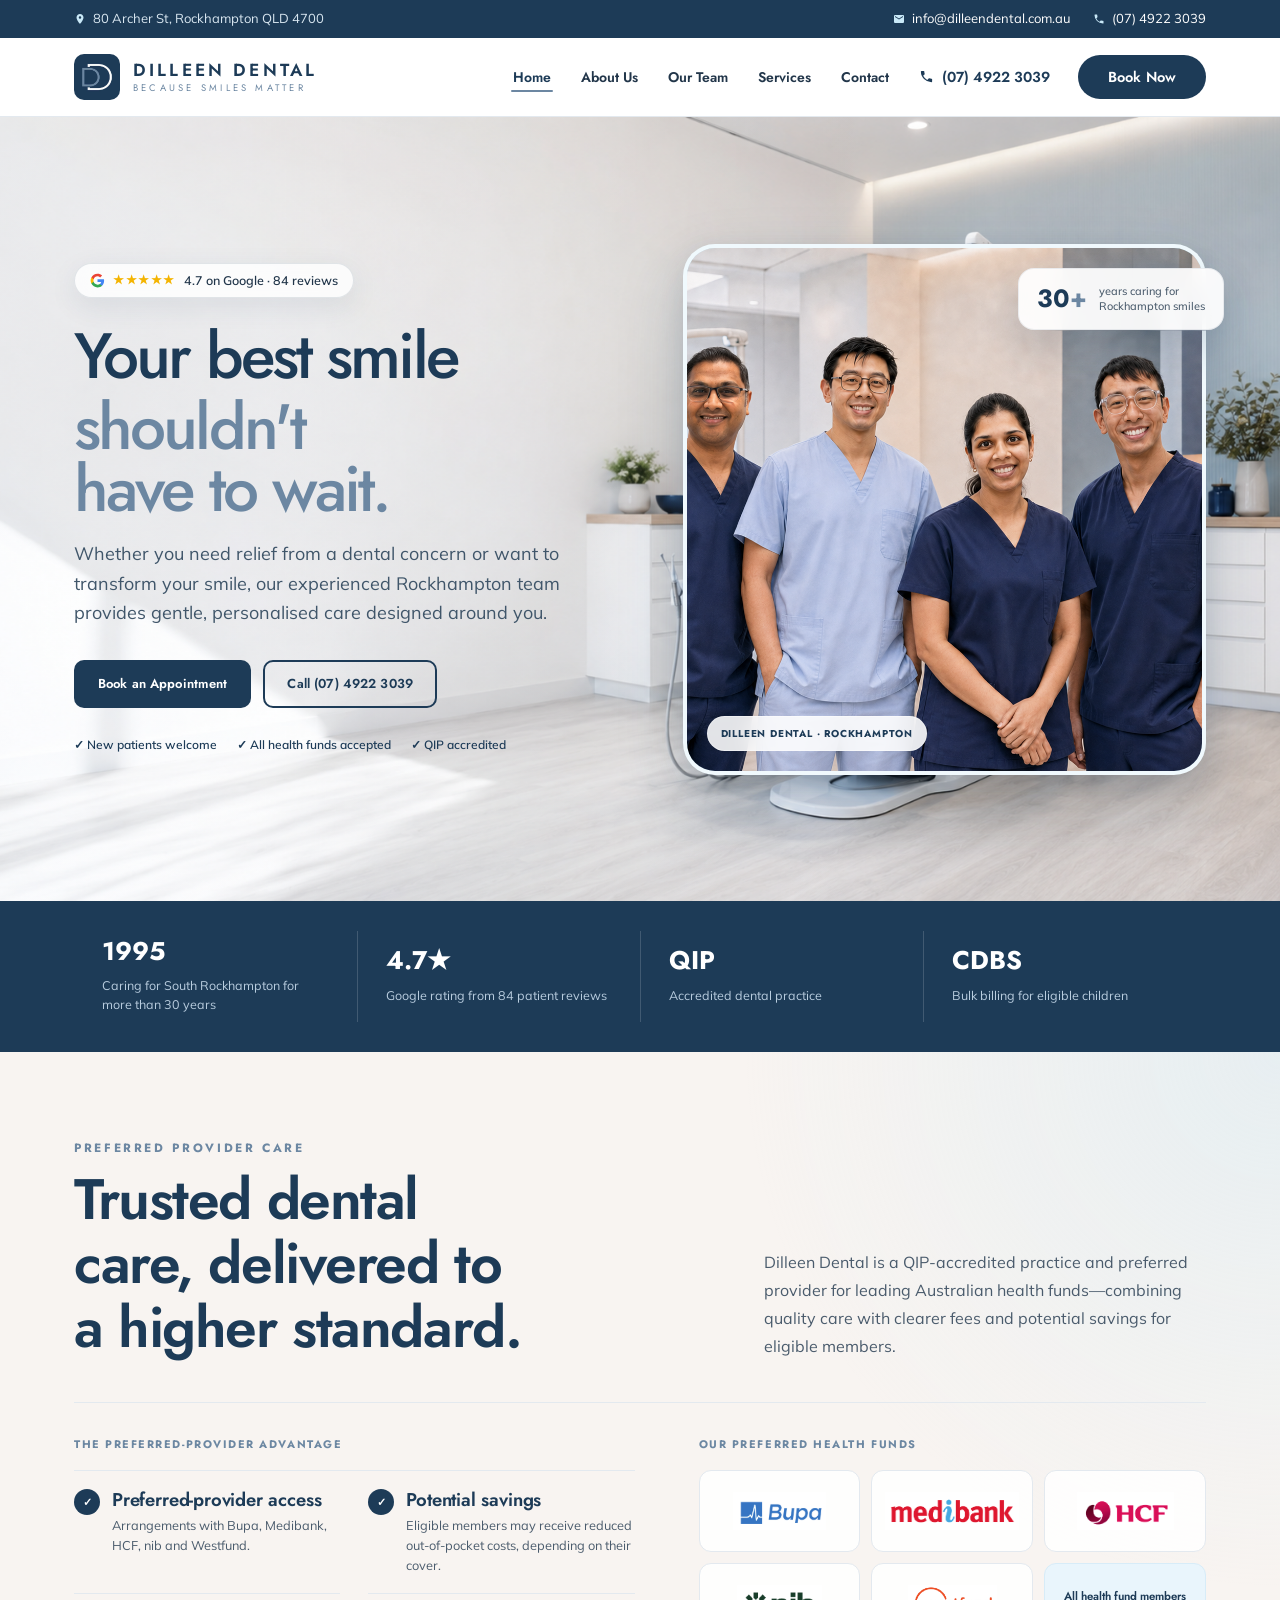
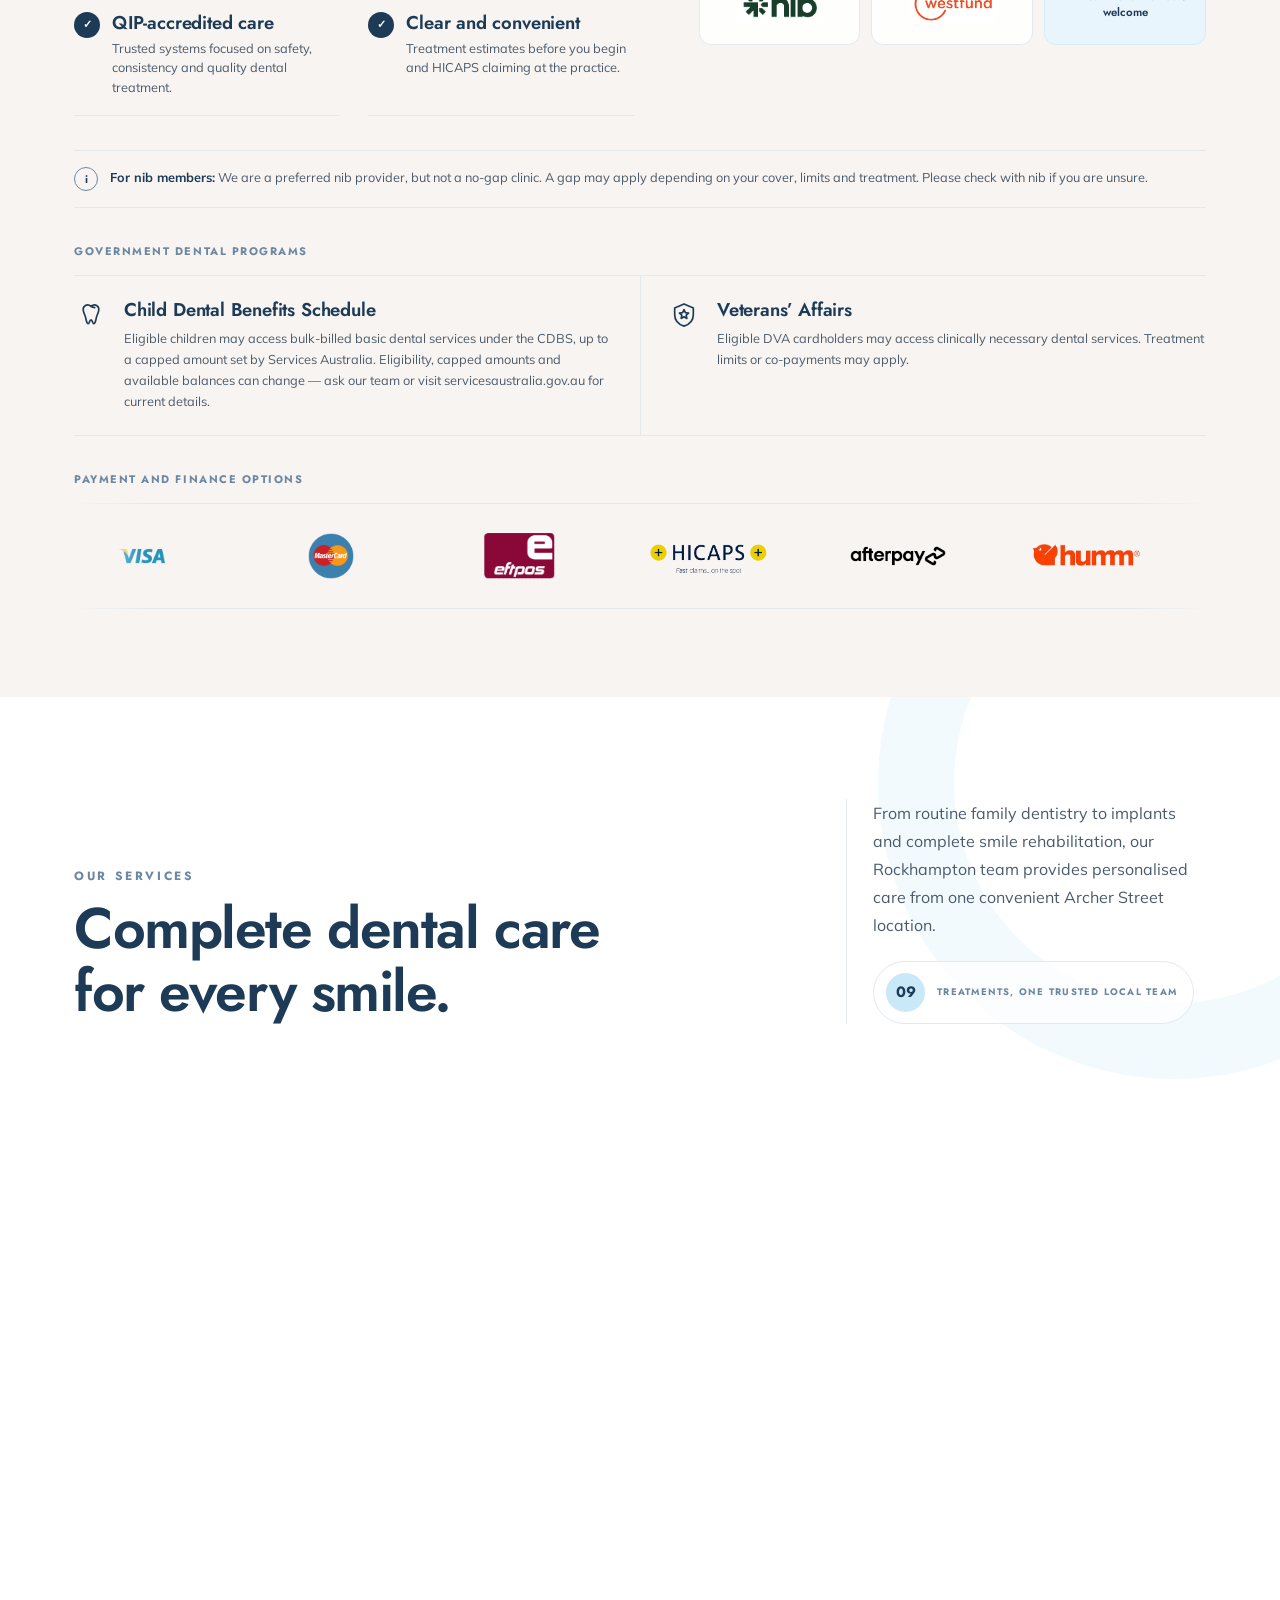
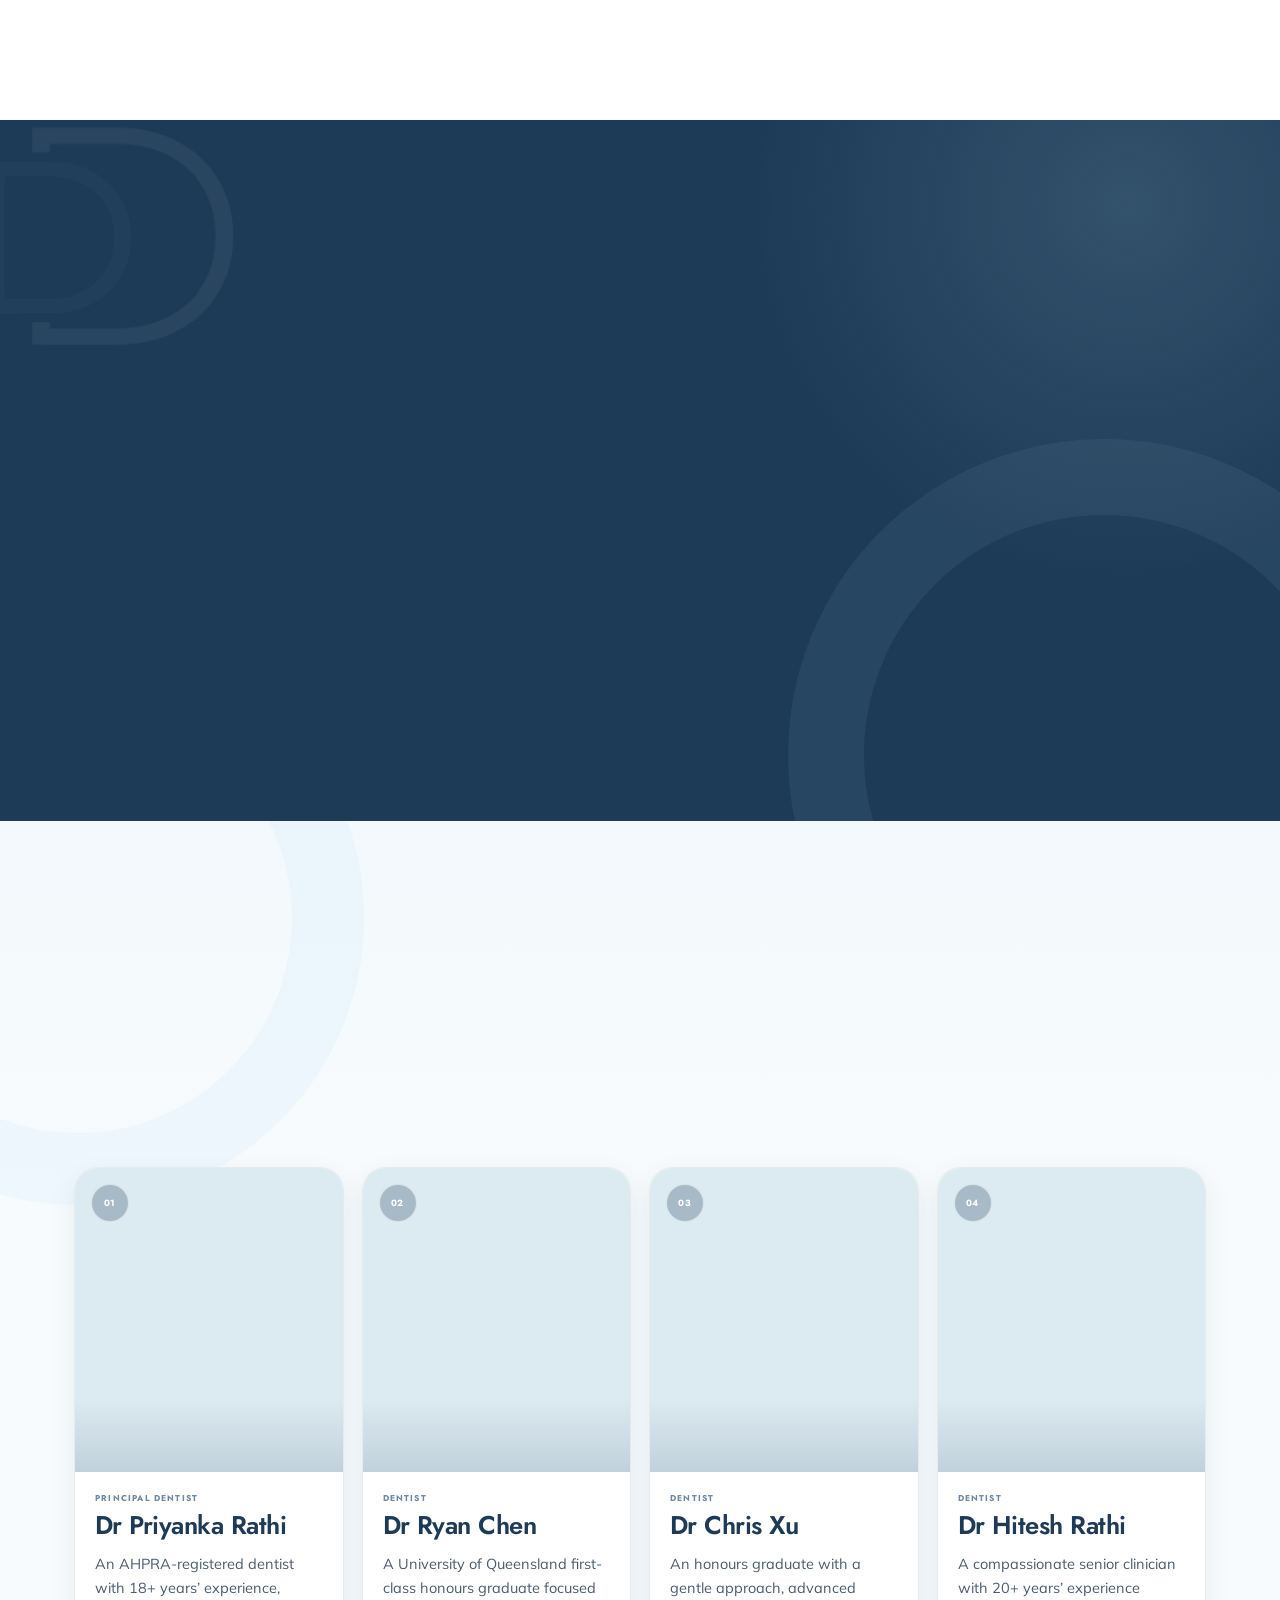
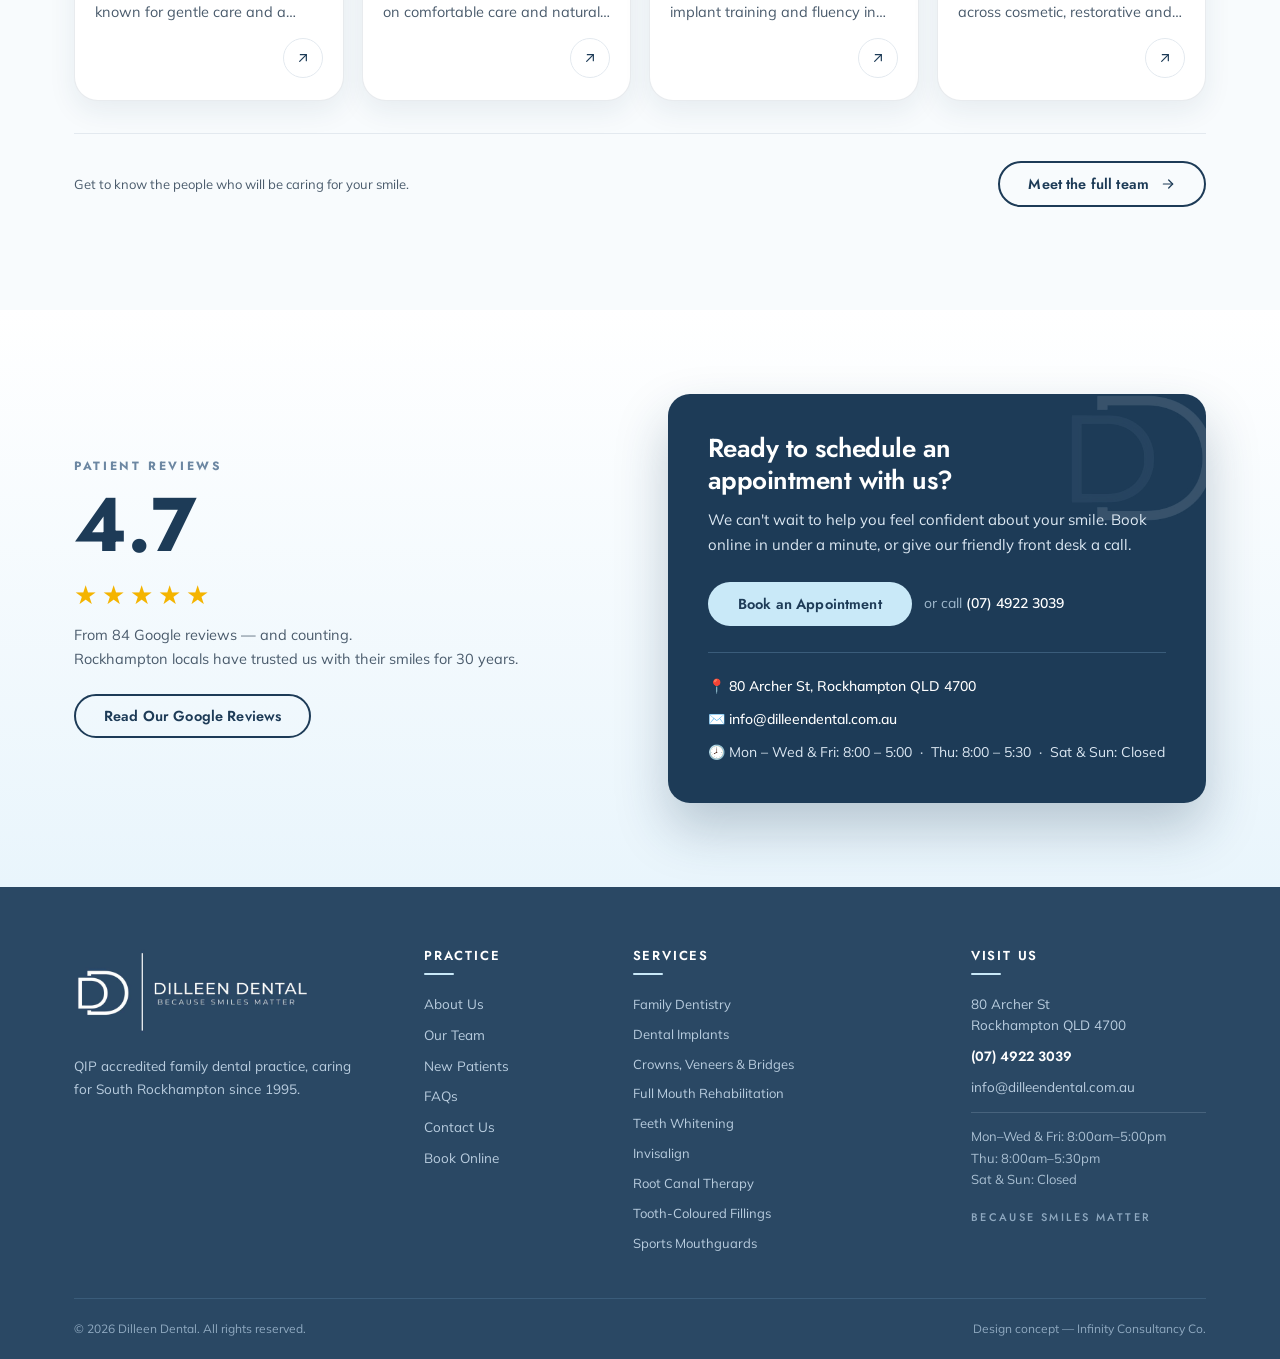
==== commit ef0d79cc: "content: add new patients and faq page" ====
--- a/index.html
+++ b/index.html
@@ -1384,72 +1384,51 @@
           <div>
             <h4>Practice</h4>
             <ul>
-              <li>
-                <a href="about-us.html#top">About Us</a>
-              </li>
-              <li>
-                <a href="full-team.html#top">Our Team</a>
-              </li>
-              <li>
-                <a href="contact-team.html#top"
-                  >Contact Us</a
-                >
-              </li>
-              <li>
-                <a href="appointment.html#top"
-                  >Book Online</a
-                >
-              </li>
+              <li><a href="about-us.html#top">About Us</a></li>
+              <li><a href="full-team.html#top">Our Team</a></li>
+              <li><a href="new-patients.html#top">New Patients</a></li>
+              <li><a href="faq.html#top" aria-current="page">FAQs</a></li>
+              <li><a href="contact-team.html#top">Contact Us</a></li>
+              <li><a href="appointment.html#top">Book Online</a></li>
             </ul>
           </div>
           <div>
             <h4>Services</h4>
-
             <ul class="footer-services">
               <li>
                 <a href="services.html#family-dentistry">Family Dentistry</a>
               </li>
-
               <li>
                 <a href="services.html#dental-implants">Dental Implants</a>
               </li>
-
               <li>
-                <a href="services.html#crowns-veneers">
-                  Crowns, Veneers &amp; Bridges
-                </a>
+                <a href="services.html#crowns-veneers"
+                  >Crowns, Veneers &amp; Bridges</a
+                >
               </li>
-
               <li>
-                <a href="services.html#full-mouth-rehabilitation">
-                  Full Mouth Rehabilitation
-                </a>
+                <a href="services.html#full-mouth-rehabilitation"
+                  >Full Mouth Rehabilitation</a
+                >
               </li>
-
               <li>
                 <a href="services.html#teeth-whitening">Teeth Whitening</a>
               </li>
-
+              <li><a href="services.html#invisalign">Invisalign</a></li>
               <li>
-                <a href="services.html#invisalign">Invisalign</a>
+                <a href="services.html#root-canal-therapy"
+                  >Root Canal Therapy</a
+                >
               </li>
-
               <li>
-                <a href="services.html#root-canal-therapy">
-                  Root Canal Therapy
-                </a>
+                <a href="services.html#tooth-coloured-fillings"
+                  >Tooth-Coloured Fillings</a
+                >
               </li>
-
               <li>
-                <a href="services.html#tooth-coloured-fillings">
-                  Tooth-Coloured Fillings
-                </a>
-              </li>
-
-              <li>
-                <a href="services.html#sports-mouthguards">
-                  Sports Mouthguards
-                </a>
+                <a href="services.html#sports-mouthguards"
+                  >Sports Mouthguards</a
+                >
               </li>
             </ul>
           </div>
@@ -1464,16 +1443,18 @@
                 >
               </li>
               <li class="footer-hours">
-                Mon–Wed &amp; Fri: 8:00am–5:00pm<br />
-                Thu: 8:00am–5:30pm<br />
-                Sat &amp; Sun: Closed
+                Mon–Wed &amp; Fri: 8:00am–5:00pm<br />Thu: 8:00am–5:30pm<br />Sat
+                &amp; Sun: Closed
               </li>
             </ul>
             <div class="tag">Because Smiles Matter</div>
           </div>
         </div>
         <div class="base">
-          <span>© 2026 Dilleen Dental. All rights reserved.</span>
+          <span
+            >© <span id="year">2026</span> Dilleen Dental. All rights
+            reserved.</span
+          >
           <span>Design concept — Infinity Consultancy Co.</span>
         </div>
       </div>
--- a/css/global-typography.css
+++ b/css/global-typography.css
@@ -1,5 +1,5 @@
 :root {
-  --type-display-size: clamp(54px, 7vw, 92px);
+  --type-display-size: clamp(50px, 5vw, 85px);
   --type-section-size: clamp(35px, 4.7vw, 57px);
   --type-feature-size: clamp(31px, 4vw, 47px);
   --type-profile-size: clamp(29px, 3.6vw, 44px);
